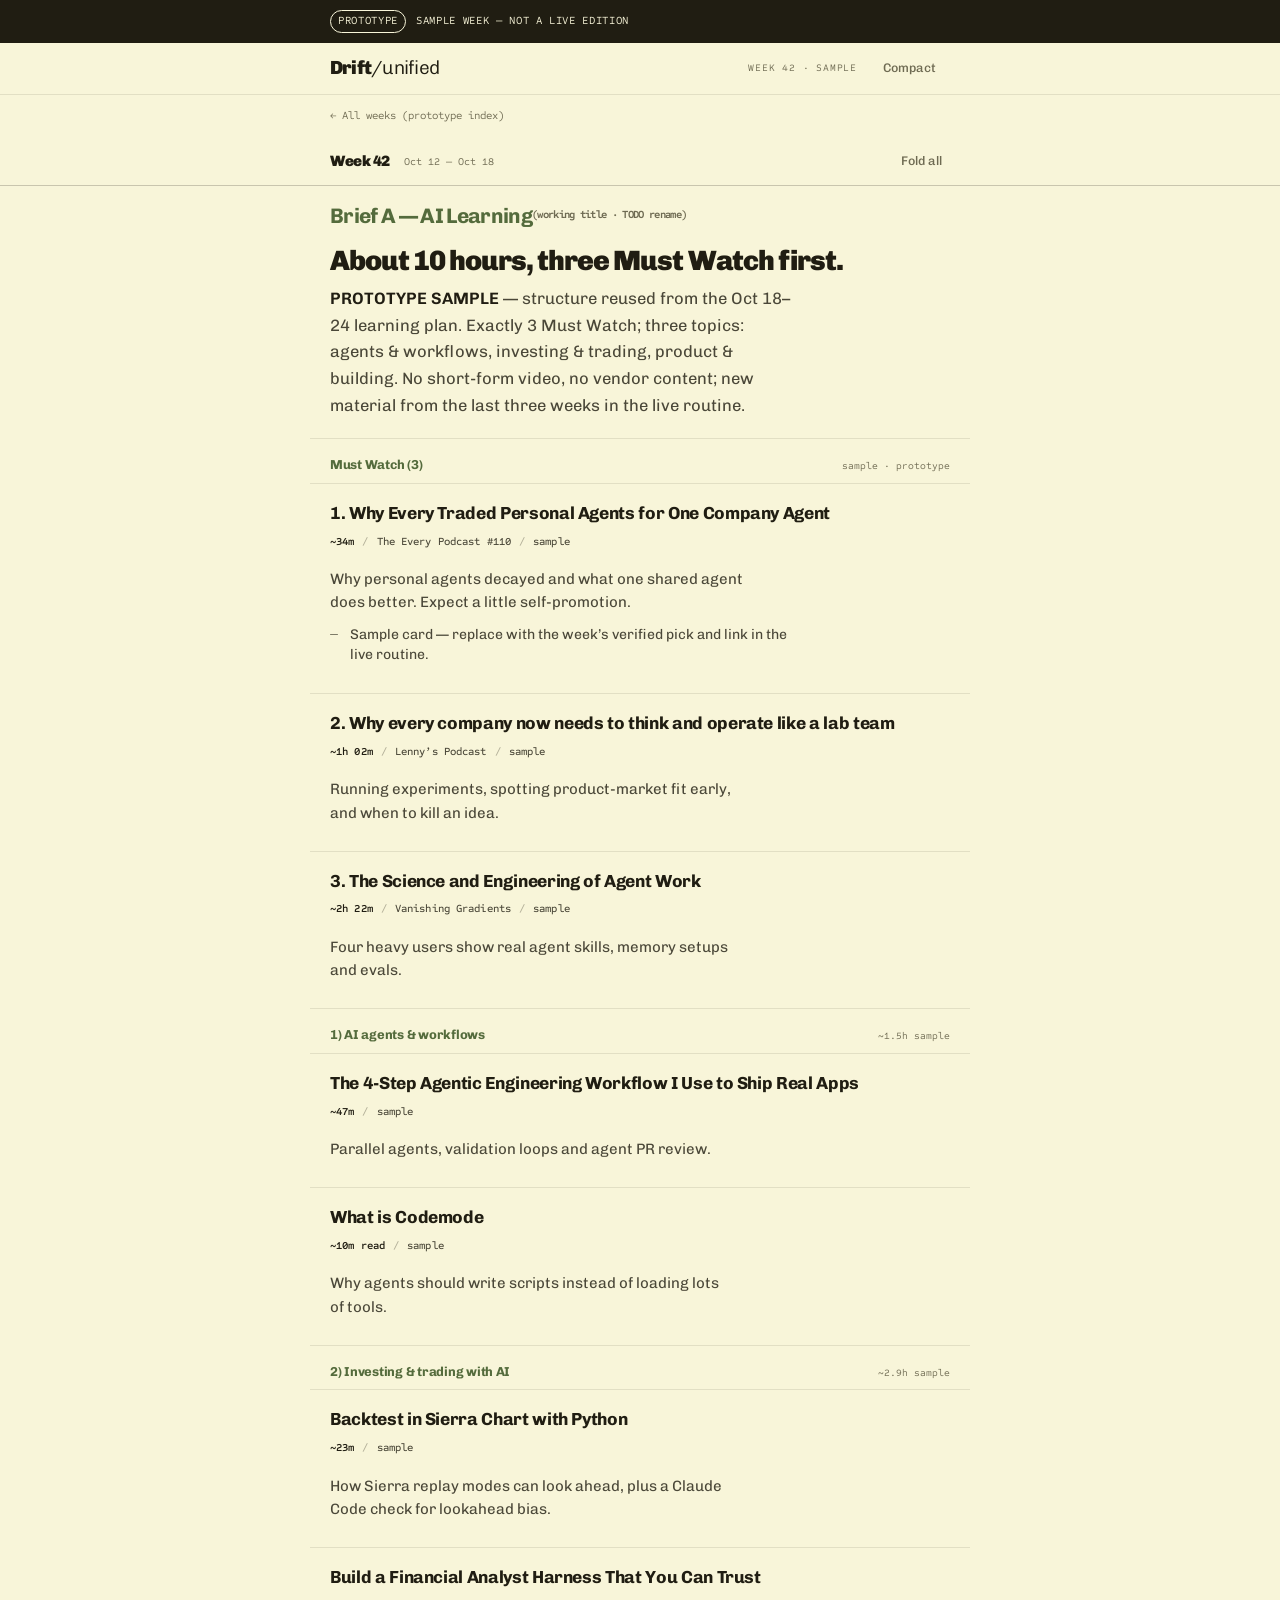
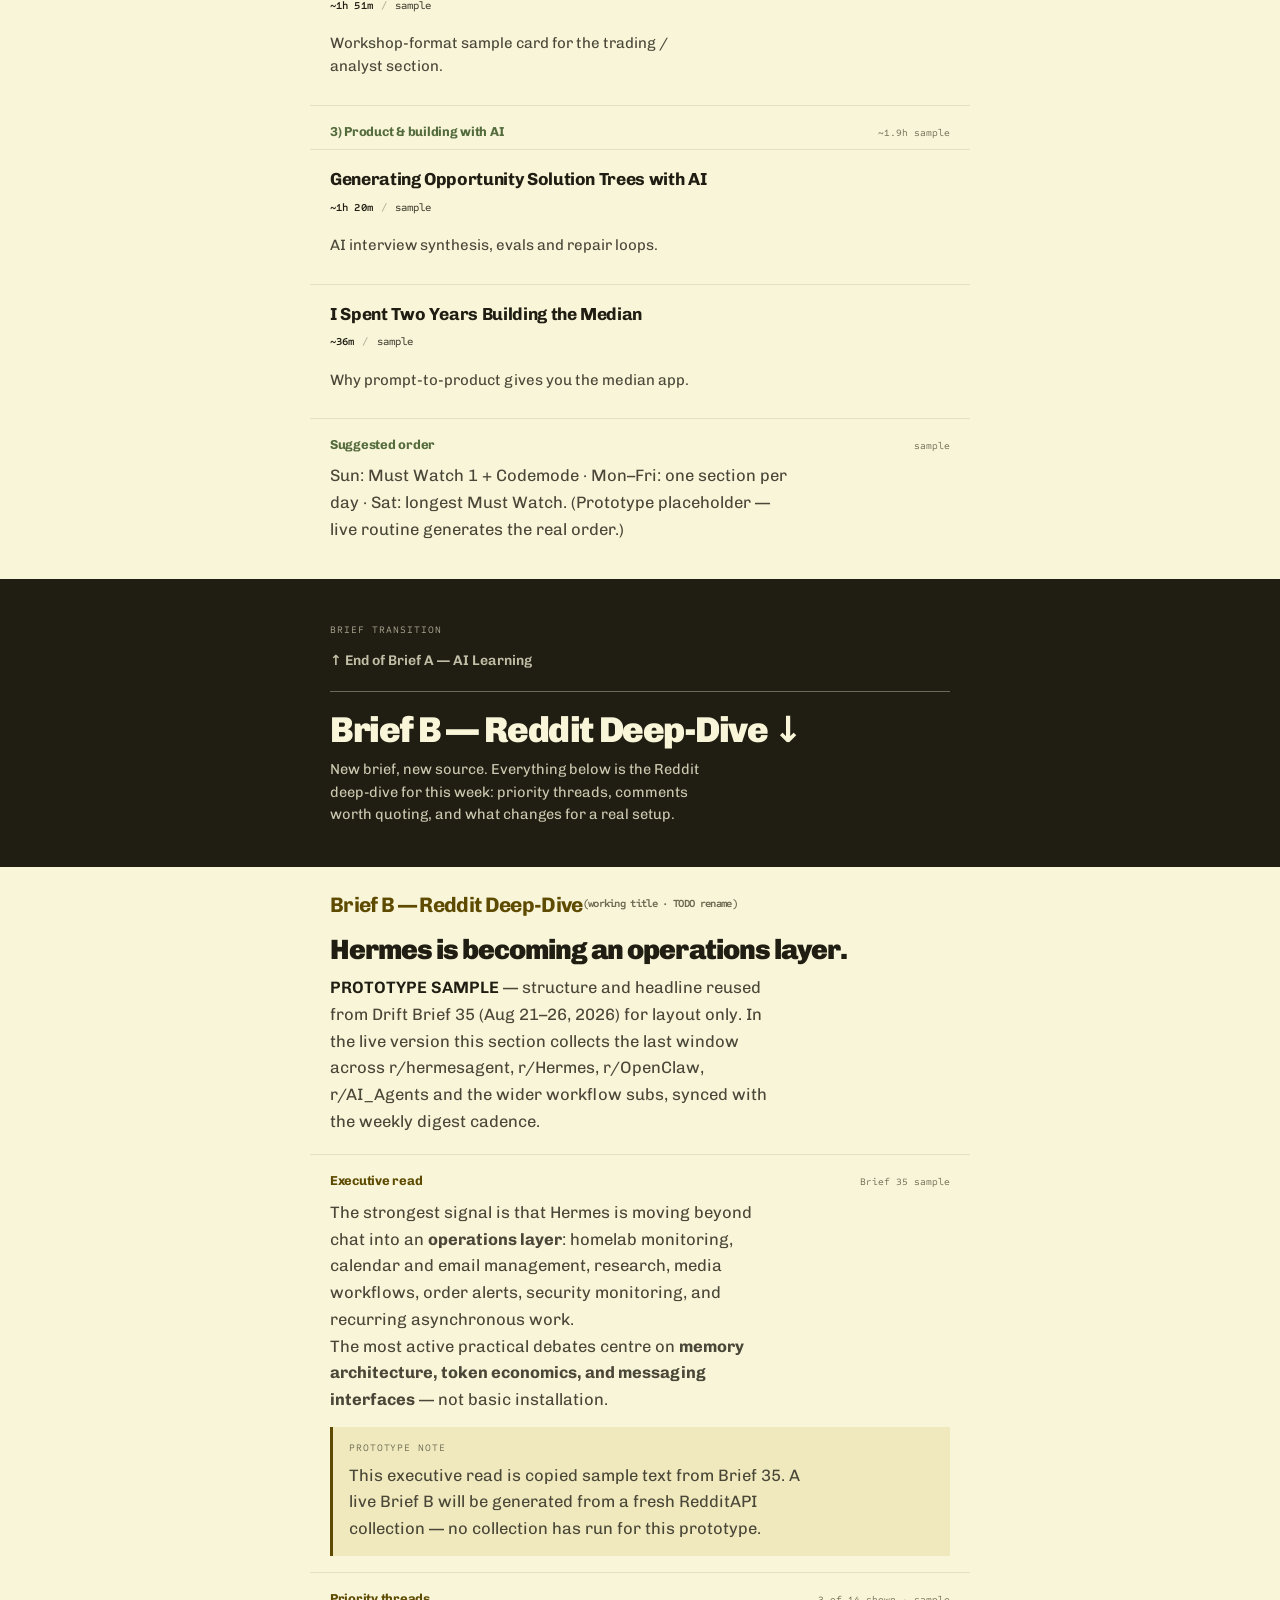
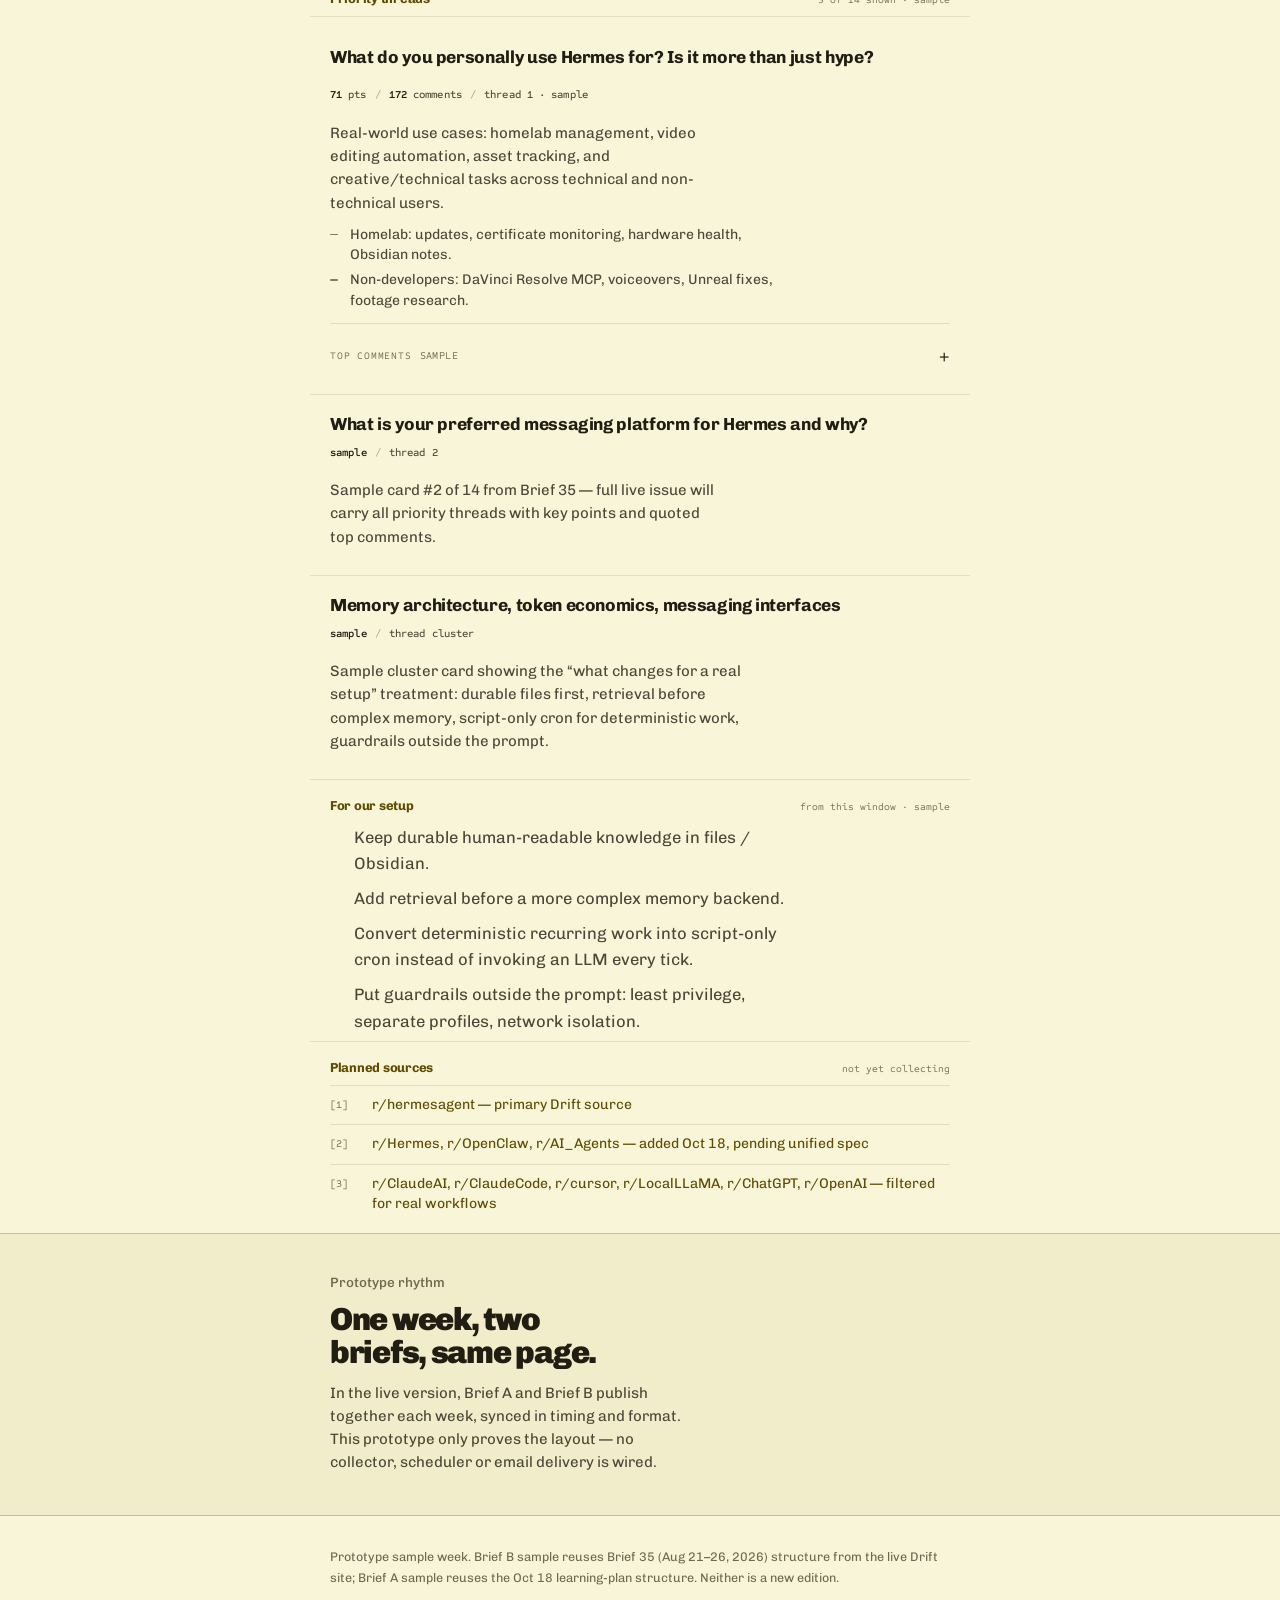
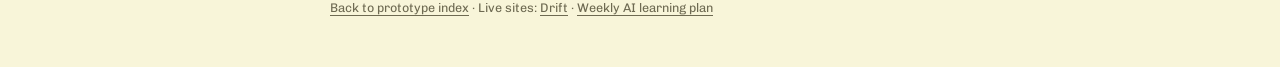
==== weeks/2026-10-12.html @ 185e2a1f "Index: weeks list only; add Brief A to Brief B divider band" ====
<!doctype html>
<html lang="en">
<head>
<meta charset="utf-8">
<meta name="viewport" content="width=device-width, initial-scale=1">
<title>Week 42 Sample — Brief A + Brief B | Drift Unified Prototype</title>
<meta name="description" content="Prototype sample week: AI learning brief and Reddit deep-dive brief in Drift design. Sample content only.">
<link rel="preconnect" href="https://fonts.googleapis.com">
<link rel="preconnect" href="https://fonts.gstatic.com" crossorigin>
<link rel="stylesheet" href="https://fonts.googleapis.com/css2?family=Chivo:wght@300;400;500;600;700;900&family=Sometype+Mono:wght@400;500&display=swap">
<link rel="stylesheet" href="../style.css">
</head>
<body>
<div class="proto-banner"><div class="w"><span class="badge-proto">Prototype</span><span>Sample week — not a live edition</span></div></div>
<header class="top"><div class="w"><span class="wm">Drift<em>/unified</em></span><span class="tools"><span class="live">Week 42 · sample</span><button id="dens" class="densbtn" aria-pressed="false">Compact</button></span></div></header>
<main>
  <div class="w"><a class="back" href="../index.html">← All weeks (prototype index)</a></div>

  <section class="wk" id="wk-42">
    <div class="wkhead"><div class="in">
      <span class="no">Week 42</span><span class="dt">Oct 12 — Oct 18</span>
      <span class="strip" aria-hidden="true"><i data-on="true"></i><i data-on="true"></i><i data-on="true"></i><i data-on="true"></i><i data-on="true"></i><i data-on="true"></i><i></i><i></i><i></i><i></i><i></i><i></i></span>
      <button class="fold" data-fold-all="42">Fold all</button>
    </div></div>

    <!-- Brief A -->
    <section class="src" id="learning" data-fold="false" style="color:var(--h-claudeai)">
      <div class="srch"><div class="in"><h2><button class="srtoggle" aria-expanded="true">Brief A — AI Learning <span style="font-size:11px;font-family:var(--m);color:var(--mute)">(working title · TODO rename)</span></button></h2></div></div>
      <div class="fold-wrap"><div>
        <div class="sum hed"><h3 class="issuehed">About 10 hours, three Must Watch first.</h3><p><b>PROTOTYPE SAMPLE</b> — structure reused from the Oct 18–24 learning plan. Exactly 3 Must Watch; three topics: agents &amp; workflows, investing &amp; trading, product &amp; building. No short-form video, no vendor content; new material from the last three weeks in the live routine.</p></div>

        <div class="grp"><div class="grph"><span>Must Watch (3)</span><span>sample · prototype</span></div>
          <div class="tcard"><h3>1. Why Every Traded Personal Agents for One Company Agent</h3><span class="badge"><b>~34m</b><i>/</i> The Every Podcast #110 <i>/</i> sample</span><p class="summary">Why personal agents decayed and what one shared agent does better. Expect a little self-promotion.</p><ul class="kp"><li>Sample card — replace with the week’s verified pick and link in the live routine.</li></ul></div>
          <div class="tcard"><h3>2. Why every company now needs to think and operate like a lab team</h3><span class="badge"><b>~1h 02m</b><i>/</i> Lenny’s Podcast <i>/</i> sample</span><p class="summary">Running experiments, spotting product-market fit early, and when to kill an idea.</p></div>
          <div class="tcard"><h3>3. The Science and Engineering of Agent Work</h3><span class="badge"><b>~2h 22m</b><i>/</i> Vanishing Gradients <i>/</i> sample</span><p class="summary">Four heavy users show real agent skills, memory setups and evals.</p></div>
        </div>

        <div class="grp"><div class="grph"><span>1) AI agents &amp; workflows</span><span>~1.5h sample</span></div>
          <div class="tcard"><h3>The 4-Step Agentic Engineering Workflow I Use to Ship Real Apps</h3><span class="badge"><b>~47m</b><i>/</i> sample</span><p class="summary">Parallel agents, validation loops and agent PR review.</p></div>
          <div class="tcard"><h3>What is Codemode</h3><span class="badge"><b>~10m read</b><i>/</i> sample</span><p class="summary">Why agents should write scripts instead of loading lots of tools.</p></div>
        </div>

        <div class="grp"><div class="grph"><span>2) Investing &amp; trading with AI</span><span>~2.9h sample</span></div>
          <div class="tcard"><h3>Backtest in Sierra Chart with Python</h3><span class="badge"><b>~23m</b><i>/</i> sample</span><p class="summary">How Sierra replay modes can look ahead, plus a Claude Code check for lookahead bias.</p></div>
          <div class="tcard"><h3>Build a Financial Analyst Harness That You Can Trust</h3><span class="badge"><b>~1h 51m</b><i>/</i> sample</span><p class="summary">Workshop-format sample card for the trading / analyst section.</p></div>
        </div>

        <div class="grp"><div class="grph"><span>3) Product &amp; building with AI</span><span>~1.9h sample</span></div>
          <div class="tcard"><h3>Generating Opportunity Solution Trees with AI</h3><span class="badge"><b>~1h 20m</b><i>/</i> sample</span><p class="summary">AI interview synthesis, evals and repair loops.</p></div>
          <div class="tcard"><h3>I Spent Two Years Building the Median</h3><span class="badge"><b>~36m</b><i>/</i> sample</span><p class="summary">Why prompt-to-product gives you the median app.</p></div>
        </div>

        <div class="grp"><div class="grph"><span>Suggested order</span><span>sample</span></div><p style="padding:0 20px">Sun: Must Watch 1 + Codemode · Mon–Fri: one section per day · Sat: longest Must Watch. (Prototype placeholder — live routine generates the real order.)</p></div>
      </div></div>
    </section>

    <!-- Brief A ends / Brief B begins -->
    <div class="brief-divider" role="separator" aria-label="End of Brief A, AI Learning. Start of Brief B, Reddit Deep-Dive.">
      <div class="w">
        <span class="bd-k">Brief transition</span>
        <span class="bd-end">↑ End of Brief A — AI Learning</span>
        <span class="bd-rule" aria-hidden="true"></span>
        <span class="bd-start">Brief B — Reddit Deep-Dive ↓</span>
        <p>New brief, new source. Everything below is the Reddit deep-dive for this week: priority threads, comments worth quoting, and what changes for a real setup.</p>
      </div>
    </div>

    <!-- Brief B -->
    <section class="src" id="reddit" data-fold="false" style="color:var(--h-hermes)">
      <div class="srch"><div class="in"><h2><button class="srtoggle" aria-expanded="true">Brief B — Reddit Deep-Dive <span style="font-size:11px;font-family:var(--m);color:var(--mute)">(working title · TODO rename)</span></button></h2></div></div>
      <div class="fold-wrap"><div>
        <div class="sum hed"><h3 class="issuehed">Hermes is becoming an operations layer.</h3><p><b>PROTOTYPE SAMPLE</b> — structure and headline reused from Drift Brief 35 (Aug 21–26, 2026) for layout only. In the live version this section collects the last window across r/hermesagent, r/Hermes, r/OpenClaw, r/AI_Agents and the wider workflow subs, synced with the weekly digest cadence.</p></div>

        <div class="grp"><div class="grph"><span>Executive read</span><span>Brief 35 sample</span></div>
          <p style="padding:0 20px">The strongest signal is that Hermes is moving beyond chat into an <strong>operations layer</strong>: homelab monitoring, calendar and email management, research, media workflows, order alerts, security monitoring, and recurring asynchronous work.</p>
          <p style="padding:0 20px">The most active practical debates centre on <strong>memory architecture, token economics, and messaging interfaces</strong> — not basic installation.</p>
          <aside class="callout"><span class="boxlabel">Prototype note</span><p>This executive read is copied sample text from Brief 35. A live Brief B will be generated from a fresh RedditAPI collection — no collection has run for this prototype.</p></aside>
        </div>

        <div class="grp"><div class="grph"><span>Priority threads</span><span>3 of 14 shown · sample</span></div>
          <div class="tcard"><h3><a href="https://www.reddit.com/r/hermesagent/comments/1vvarg5/what_do_you_personally_use_hermes_for_is_it_more" target="_blank" rel="noopener">What do you personally use Hermes for? Is it more than just hype?</a></h3><span class="badge"><b>71</b> pts<i>/</i><b>172</b> comments<i>/</i>thread 1 · sample</span><p class="summary">Real-world use cases: homelab management, video editing automation, asset tracking, and creative/technical tasks across technical and non-technical users.</p><ul class="kp"><li>Homelab: updates, certificate monitoring, hardware health, Obsidian notes.</li><li>Non-developers: DaVinci Resolve MCP, voiceovers, Unreal fixes, footage research.</li></ul>
            <details class="tc"><summary class="tc-hd">Top comments <span>sample</span></summary><div class="tc-list"><div class="tc-item"><p class="tc-meta"><b>fabioluissilva</b><span class="sc">64 pts</span></p><p class="tc-body">To control my homelab, check for new software releases, auto-updates, certificate expirations checking, hardware health (temperature, health, abnormal logs), kanban management of my day, management of my obsidian brain.</p><a class="tc-pl" href="https://www.reddit.com/r/hermesagent/comments/1vvarg5/what_do_you_personally_use_hermes_for_is_it_more/p57h2px/" target="_blank" rel="noopener">permalink</a></div></div></details>
          </div>
          <div class="tcard"><h3>What is your preferred messaging platform for Hermes and why?</h3><span class="badge"><b>sample</b><i>/</i>thread 2</span><p class="summary">Sample card #2 of 14 from Brief 35 — full live issue will carry all priority threads with key points and quoted top comments.</p></div>
          <div class="tcard"><h3>Memory architecture, token economics, messaging interfaces</h3><span class="badge"><b>sample</b><i>/</i>thread cluster</span><p class="summary">Sample cluster card showing the “what changes for a real setup” treatment: durable files first, retrieval before complex memory, script-only cron for deterministic work, guardrails outside the prompt.</p></div>
        </div>

        <div class="grp"><div class="grph"><span>For our setup</span><span>from this window · sample</span></div>
          <ol class="ed"><li>Keep durable human-readable knowledge in files / Obsidian.</li><li>Add retrieval before a more complex memory backend.</li><li>Convert deterministic recurring work into script-only cron instead of invoking an LLM every tick.</li><li>Put guardrails outside the prompt: least privilege, separate profiles, network isolation.</li></ol>
        </div>

        <div class="grp"><div class="grph"><span>Planned sources</span><span>not yet collecting</span></div>
          <ol class="srclist">
            <li><span class="sn">[1]</span><span>r/hermesagent — primary Drift source</span></li>
            <li><span class="sn">[2]</span><span>r/Hermes, r/OpenClaw, r/AI_Agents — added Oct 18, pending unified spec</span></li>
            <li><span class="sn">[3]</span><span>r/ClaudeAI, r/ClaudeCode, r/cursor, r/LocalLLaMA, r/ChatGPT, r/OpenAI — filtered for real workflows</span></li>
          </ol>
        </div>
      </div></div>
    </section>
  </section>

  <section class="brk-band"><div class="w"><div class="k">Prototype rhythm</div><h3>One week, two briefs, same page.</h3><p>In the live version, Brief A and Brief B publish together each week, synced in timing and format. This prototype only proves the layout — no collector, scheduler or email delivery is wired.</p></div></section>

  <footer><div class="w"><p>Prototype sample week. Brief B sample reuses Brief 35 (Aug 21–26, 2026) structure from the live Drift site; Brief A sample reuses the Oct 18 learning-plan structure. Neither is a new edition.</p><p><a href="../index.html">Back to prototype index</a> · Live sites: <a href="https://flaviusapop.github.io/ai-digest/drift.html">Drift</a> · <a href="https://flaviusapop.github.io/weekly-ai-learning-plan/">Weekly AI learning plan</a></p></div></footer>
</main>
<script src="../app.js"></script>
</body>
</html>
---- style.css ----
:root{
  --bg:#F8F5D9; --panel:#F1EDCB; --deep:#EFE9BD;
  --ink:#201D12; --ink-2:#4A4738; --mute:#6E6A52; --dead:#6F6C58;
  --edge:rgba(32,29,18,.22); --edge-soft:rgba(32,29,18,.10);
  --h-localllama:#A0552F; --h-mlreddit:#3F6274; --h-claudeai:#546B3C;
  --h-singularity:#734A60; --h-xnetwork:#7E6220; --h-hermes:#5E4B00;
  --f:"Chivo",system-ui,-apple-system,sans-serif;
  --m:"Sometype Mono",ui-monospace,SFMono-Regular,monospace;
  --top:52px; --wk:46px; --measure:46ch;
}
@media (prefers-color-scheme:dark){
  :root:not([data-theme="light"]){
    --bg:#191711; --panel:#211F16; --deep:#2A281D;
    --ink:#EFEBCE; --ink-2:#C2BE9F; --mute:#8B8768; --dead:#5C5943;
    --edge:rgba(239,235,206,.20); --edge-soft:rgba(239,235,206,.09);
    --h-localllama:#D5946F; --h-mlreddit:#8FB4C6; --h-claudeai:#A0B882;
    --h-singularity:#C295B0; --h-xnetwork:#C8A75C; --h-hermes:#D4BC6A;
  }
}
:root[data-theme="dark"]{
  --bg:#191711; --panel:#211F16; --deep:#2A281D;
  --ink:#EFEBCE; --ink-2:#C2BE9F; --mute:#8B8768; --dead:#5C5943;
  --edge:rgba(239,235,206,.20); --edge-soft:rgba(239,235,206,.09);
  --h-localllama:#D5946F; --h-mlreddit:#8FB4C6; --h-claudeai:#A0B882;
  --h-singularity:#C295B0; --h-xnetwork:#C8A75C; --h-hermes:#D4BC6A;
}

*{box-sizing:border-box}
body{margin:0;background:var(--bg);color:var(--ink);font-family:var(--f);
  font-size:16px;line-height:1.5;-webkit-text-size-adjust:100%;-webkit-font-smoothing:antialiased}
.w{max-width:660px;margin:0 auto;padding:0 20px}
button{font:inherit;color:inherit;background:none;border:0;cursor:pointer;text-align:left}
:focus-visible{outline:2px solid var(--ink);outline-offset:2px}
[hidden]{display:none !important}
ol{list-style:none;margin:0;padding:0}

/* ---------- top ---------- */
.top{position:sticky;top:0;z-index:60;height:var(--top);background:var(--bg);
  border-bottom:1px solid var(--edge-soft);display:flex;align-items:center}
.top .w{display:flex;align-items:center;justify-content:space-between;width:100%}
.wm{font-weight:900;font-size:19px;letter-spacing:-.04em}
.wm em{font-style:normal;font-weight:300}
.tools{display:flex;align-items:center;gap:12px}
.top .live{font-family:var(--m);font-size:10px;letter-spacing:.08em;color:var(--mute);
  text-transform:uppercase}
/* the sticky week header and its strip already show position on small screens */
@media (max-width:560px){ .top .live{display:none} }

/* ---------- intro ---------- */
.intro{padding:44px 20px 34px;border-bottom:1px solid var(--edge)}
.intro h1{font-weight:900;font-size:clamp(34px,10vw,52px);line-height:.98;letter-spacing:-.05em;
  margin:0;text-wrap:balance;max-width:15ch}
.intro p{margin:20px 0 0;font-size:16.5px;line-height:1.55;color:var(--ink-2);max-width:42ch}
.intro .stat{display:flex;gap:0;margin-top:26px;border-top:1px solid var(--edge-soft);
  padding-top:16px}
.intro .stat div{flex:1 1 0;display:flex;flex-direction:column;gap:3px}
.intro .stat b{font-family:var(--m);font-weight:500;font-size:16px;font-variant-numeric:tabular-nums}
.intro .stat span{font-size:10.5px;color:var(--mute);letter-spacing:.03em}

/* ---------- week header (normal flow; does not follow scrolling) ---------- */
.wkhead{position:relative;background:var(--bg);
  border-bottom:1px solid var(--edge)}
.wkhead .in{max-width:660px;margin:0 auto;padding:0 20px;height:var(--wk);
  display:flex;align-items:center;gap:14px}
.wkhead .no{font-weight:900;font-size:15px;letter-spacing:-.03em;white-space:nowrap}
.wkhead .dt{font-family:var(--m);font-size:10.5px;color:var(--mute);white-space:nowrap;
  font-variant-numeric:tabular-nums}
/* the signature: a density strip that doubles as position */
.strip{flex:1 1 auto;display:flex;gap:2px;height:9px;min-width:60px}
.strip i{display:block;height:100%;background:currentColor;opacity:.24;
  transition:opacity .25s,transform .25s;transform-origin:bottom;font-style:normal}
.strip i[data-on="true"]{opacity:1}
.wkhead .fold{flex:0 0 auto;font-size:12.5px;color:var(--mute);font-weight:500;
  padding:12px 8px 12px 8px;min-height:44px;display:inline-flex;align-items:center}
@media(max-width:360px){
  .wkhead .in{gap:4px;padding:0 20px}
  .wkhead .no{font-size:13px}
  .wkhead .dt{font-size:10.5px}
  .strip{min-width:30px}
  .wkhead .fold{font-size:11px;padding:10px 4px}

  .wkhead .fold:not([data-fold-all]){display:none}
}

/* ---------- source block ---------- */
.src{scroll-margin-top:var(--top)}
.srch{position:sticky;top:var(--top);z-index:40;background:var(--bg);
  width:100%;padding:0}
.srch .in{position:relative;max-width:660px;margin:0 auto;padding:8px 20px;display:flex;
  align-items:center;cursor:pointer}
.srch h2{margin:0;font-weight:400;font-size:inherit}
.srtoggle{font:inherit;font-weight:700;font-size:21px;letter-spacing:-.032em;color:currentColor;
  padding:0;text-align:left;min-height:44px;display:inline-flex;align-items:center}
/* the whole row is the hit target; the button stays the only control */
.srtoggle::after{content:"";position:absolute;inset:0;z-index:1}
.srtoggle:focus-visible{outline:none}
.srch .in:has(.srtoggle:focus-visible){outline:2px solid currentColor;outline-offset:-3px}
.sum{padding:0 20px 20px;max-width:660px;margin:0 auto}
.sum p{margin:0;font-size:16.5px;line-height:1.62;color:var(--ink-2);max-width:var(--measure)}
.sum p b{color:var(--ink);font-weight:600}

.grp{max-width:660px;margin:0 auto}
.grph{display:flex;align-items:baseline;justify-content:space-between;padding:16px 20px 8px;
  border-top:1px solid var(--edge-soft)}
.grph span:first-child{font-size:13px;color:currentColor;font-weight:700;letter-spacing:-.02em}
.grph span:last-child{font-family:var(--m);font-size:10px;color:var(--mute);
  font-variant-numeric:tabular-nums}

/* ---------- thread cards ---------- */
.tcard{padding:18px 20px 16px;border-top:1px solid var(--edge-soft)}
.tcard .badge{display:inline-flex;align-items:center;gap:6px;margin:8px 0 10px;
  font-family:var(--m);font-size:11px;font-weight:500;color:var(--ink-2);
  font-variant-numeric:tabular-nums;letter-spacing:.01em}
.tcard .badge b{font-weight:600;color:var(--ink)}
.tcard .badge i{font-style:normal;opacity:.4;padding:0 2px}
.tcard h3{margin:0;font-weight:700;font-size:17.5px;line-height:1.35;letter-spacing:-.02em;
  text-wrap:pretty;color:var(--ink)}
.tcard h3 a{color:inherit;text-decoration:none;display:inline-block;min-height:44px;display:flex;align-items:center}
.tcard h3 a:hover{text-decoration:underline;text-underline-offset:3px}
.tcard .summary{margin:8px 0 10px;font-size:15px;line-height:1.55;color:var(--ink-2);
  max-width:var(--measure);text-wrap:pretty}
.kp{list-style:none;margin:8px 0 12px;padding:0;display:flex;flex-direction:column;gap:5px;
  max-width:var(--measure)}
.kp li{display:grid;grid-template-columns:12px 1fr;gap:8px;font-size:14px;line-height:1.45;
  color:var(--ink-2);text-wrap:pretty}
.kp li::before{content:"";width:8px;height:1.5px;border-radius:1px;background:currentColor;
  opacity:.7;margin-top:9px}
:root[data-kp="off"] .kp{display:none}

/* ---------- foldable top comments (closed by default) ---------- */
.tc{margin-top:10px;padding-top:10px;border-top:1px solid var(--edge-soft)}
.tc-hd{font-family:var(--m);font-size:10px;letter-spacing:.08em;color:var(--mute);
  text-transform:uppercase;margin:0;min-height:44px;width:100%;display:flex;align-items:center;
  justify-content:flex-start;gap:8px;cursor:pointer;list-style:none}
.tc-hd::-webkit-details-marker{display:none}
.tc-hd::after{content:"+";font-size:18px;line-height:1;color:var(--ink);margin-left:auto}
.tc[open] .tc-hd::after{content:"−"}
.tc-hd span{font-size:10.5px;color:var(--mute);letter-spacing:.04em}
.tc-list{max-width:var(--measure)}
.tc-item{padding:10px 0 12px;border-top:1px solid var(--edge-soft)}
.tc-item:first-of-type{border-top:0}
.tc-meta{display:flex;align-items:baseline;gap:8px;margin:0 0 5px;font-family:var(--m);
  font-size:10.5px;color:var(--mute);font-variant-numeric:tabular-nums}
.tc-meta b{font-weight:500;color:var(--ink-2)}
.tc-meta .sc{display:inline-flex;align-items:center;gap:3px;padding:1px 6px;
  background:var(--deep);border-radius:3px;color:var(--ink-2);font-weight:500;font-size:10px}
.tc-body{margin:0;font-size:14.5px;line-height:1.5;color:var(--ink);text-wrap:pretty;
  max-width:var(--measure);overflow-wrap:anywhere}
.tc-pl{display:inline-block;margin-top:5px;font-family:var(--m);font-size:10.5px;
  color:var(--mute);text-decoration:none;border-bottom:1px solid var(--edge);min-height:44px;
  display:inline-flex;align-items:center;padding:2px 0}
.tc-pl:hover{color:var(--ink);border-bottom-color:currentColor}

.densbtn{font-size:12.5px;color:var(--mute);font-weight:500;padding:10px 14px;min-height:44px;display:inline-flex;align-items:center}
.densbtn:hover{color:var(--ink)}

/* collapsed state — per community, not per week */
.fold-wrap{display:grid;grid-template-rows:1fr;transition:grid-template-rows .3s cubic-bezier(.2,.7,.2,1)}
.src[data-fold="true"] .fold-wrap{grid-template-rows:0fr}
.fold-wrap > div{overflow:hidden;min-height:0}
.src[data-fold="true"] .srch .in{border-bottom:1px solid var(--edge-soft)}

/* quiet weeks (no items in this prototype) */
.quiet{max-width:660px;margin:0 auto;padding:14px 20px 26px}
.qrow{display:flex;align-items:baseline;justify-content:space-between;gap:14px;
  padding:11px 0;border-top:1px solid var(--edge-soft)}
.qrow b{font-weight:600;font-size:15px;letter-spacing:-.02em}
.qrow span{font-family:var(--m);font-size:10.5px;color:var(--mute);font-variant-numeric:tabular-nums}
.quiet .topics{margin:0 0 4px;font-size:14.5px;line-height:1.5;color:var(--ink-2)}

/* ---------- revisit break ---------- */
.brk-band{background:var(--panel);border-top:1px solid var(--edge);
  border-bottom:1px solid var(--edge);padding:38px 0 40px;margin:0}
.brk-band h3{font-weight:900;font-size:clamp(25px,7vw,32px);line-height:1.05;
  letter-spacing:-.04em;margin:10px 0 0;text-wrap:balance;max-width:16ch}
.brk-band .k{font-size:13.5px;color:var(--mute);font-weight:500}
.brk-band p{margin:12px 0 0;font-size:15px;line-height:1.55;color:var(--ink-2);max-width:40ch}
.nojs{padding-top:28px;padding-bottom:28px;border-bottom:1px solid var(--edge)}
.nojs h2{margin:0 0 8px;font-size:21px;line-height:1.2}
.nojs p{margin:0;color:var(--ink-2);max-width:var(--measure)}
.nojs a{color:inherit}

/* ---------- menu ---------- */
.jump{position:fixed;right:16px;bottom:calc(18px + env(safe-area-inset-bottom));z-index:70;
  width:48px;height:48px;padding:0;background:var(--ink);color:var(--bg);
  display:flex;align-items:center;justify-content:center;transition:opacity .18s}
.jump:hover{opacity:.88}
.jump svg{display:block}
.sheet{position:fixed;inset:0;z-index:80;display:flex;align-items:flex-end;justify-content:center}
.scrim{position:absolute;inset:0;background:rgba(32,29,18,.45)}
.sheetin{position:relative;width:100%;max-width:660px;max-height:76vh;overflow-y:auto;
  background:var(--bg);border-top:1px solid var(--edge);padding-bottom:env(safe-area-inset-bottom)}
.sheetin header{position:sticky;top:0;background:var(--bg);display:flex;align-items:center;
  justify-content:space-between;padding:18px 20px 12px;border-bottom:1px solid var(--edge-soft)}
.sheetin header b{font-weight:900;font-size:17px;letter-spacing:-.03em}
.sheetin header button{font-family:var(--m);font-size:11px;color:var(--mute);padding:8px 0}
.jgrp{padding:16px 20px 6px;font-size:13px;color:var(--mute);font-weight:600;letter-spacing:-.01em}
.jrow{display:flex;align-items:center;justify-content:space-between;width:100%;gap:12px;
  min-height:50px;padding:0 20px;border-top:1px solid var(--edge-soft)}
.jrow b{font-weight:600;font-size:15.5px;letter-spacing:-.02em}
.jrow span{font-family:var(--m);font-size:10.5px;color:var(--mute);font-variant-numeric:tabular-nums}


/* ---------- real-brief editorial elements ---------- */
.srclink{display:inline-block;padding:4px 0;min-height:44px;display:inline-flex;align-items:center}
.ml{padding:12px 2px;display:inline-block;min-height:44px;display:inline-flex;align-items:center}
.ml{color:inherit;opacity:.85;text-decoration:none;border-bottom:1px solid currentColor}
.ml:hover{opacity:1}
:is(ol,ul).ed{margin:0;padding:0 20px 6px 44px;max-width:660px;margin-left:auto;margin-right:auto}
.grp :is(ol,ul).ed{padding-left:44px}
@media(min-width:700px){:is(ol,ul).ed{padding-left:calc((100% - 660px)/2 + 24px)}}
:is(ol,ul).ed li,.sum p,.callout p,.takeaway p{font-size:16.5px;line-height:1.62;color:var(--ink-2);max-width:var(--measure)}
:is(ol,ul).ed li+li{margin-top:8px}
:is(ol,ul).ed li::marker{font-family:var(--m);font-size:11px;color:var(--mute)}
.grp>p{margin:0;padding:0 20px 8px;font-size:16.5px;line-height:1.62;color:var(--ink-2);
  max-width:calc(var(--measure) + 40px)}
.issuehed{margin:0;font-weight:900;font-size:clamp(22px,6vw,28px);line-height:1.05;letter-spacing:-.035em;color:var(--ink)}
.hed .issuehed{margin-bottom:10px}
.callout,.takeaway{margin:14px 20px 16px;padding:14px 16px;background:var(--deep);
  border-left:3px solid currentColor}
.callout p,.takeaway p{margin:0}
.boxlabel{display:block;font-family:var(--m);font-size:10px;letter-spacing:.09em;
  text-transform:uppercase;color:var(--mute);margin-bottom:6px}
.method li{color:var(--mute)}
.srclist{list-style:none;margin:0;padding:0 20px 10px;max-width:660px}
.srclist li{display:grid;grid-template-columns:34px 1fr;gap:8px;padding:9px 0;
  border-top:1px solid var(--edge-soft);font-size:14px;line-height:1.45}
.sn{font-family:var(--m);font-size:10.5px;color:var(--mute);padding-top:2px;font-variant-numeric:tabular-nums}
.srclist a{color:var(--ink-2);text-decoration:none;border-bottom:1px solid var(--edge)}
.srclist a{display:inline-block;max-width:var(--measure);overflow-wrap:anywhere}
.srclist a:hover{color:var(--ink);border-bottom-color:currentColor}

footer{padding:30px 0 40px}
footer p{margin:0 0 9px;font-size:12.5px;color:var(--mute);line-height:1.7}
@media (prefers-reduced-motion:reduce){*{transition-duration:.01ms !important}}

/* ---- prototype additions (unified 2-brief iteration) ---- */
.proto-banner{background:var(--ink);color:var(--bg);padding:10px 0;font-family:var(--m);font-size:11px;letter-spacing:.06em;text-transform:uppercase}
.proto-banner .w{display:flex;gap:10px;flex-wrap:wrap;align-items:center}
.badge-proto{border:1px solid currentColor;padding:2px 7px;border-radius:999px}
.cards{display:grid;gap:14px;padding:22px 0 8px}
@media(min-width:620px){.cards{grid-template-columns:1fr 1fr}}
.brief-card{border:1px solid var(--edge);background:var(--panel);padding:18px;text-decoration:none;color:inherit;display:block}
.brief-card:hover{border-color:var(--ink)}
.brief-card .k{font-family:var(--m);font-size:10px;letter-spacing:.08em;text-transform:uppercase;color:var(--mute)}
.brief-card h3{margin:8px 0 6px;font-size:22px;line-height:1.1;letter-spacing:-.03em}
.brief-card p{margin:0;color:var(--ink-2);font-size:14.5px;line-height:1.55}
.brief-card .meta{margin-top:14px;font-family:var(--m);font-size:10.5px;color:var(--mute);display:flex;gap:12px;flex-wrap:wrap}
.brief-card.disabled{opacity:.55;pointer-events:none}
.week-block{padding:26px 0 6px;border-top:1px solid var(--edge)}
.week-block:first-of-type{border-top:0}
.week-title{display:flex;justify-content:space-between;align-items:baseline;gap:14px;flex-wrap:wrap}
.week-title h2{margin:0;font-size:24px;letter-spacing:-.03em}
.todo{margin:18px 0;padding:14px 16px;background:var(--deep);border-left:3px solid var(--ink);font-size:14px;line-height:1.55;color:var(--ink-2)}
.todo b{color:var(--ink)}
a{color:inherit}
.back{display:inline-flex;min-height:44px;align-items:center;font-family:var(--m);font-size:11px;color:var(--mute);text-decoration:none}
.tag{display:inline-block;font-family:var(--m);font-size:10px;padding:2px 7px;background:var(--deep);border-radius:3px;color:var(--ink-2)}
footer a{text-decoration:underline;text-underline-offset:3px}

/* ---- v2: index week-list only ---- */
.weeks{padding:34px 20px 56px}
.weeks h1{font-weight:900;font-size:clamp(28px,8vw,40px);line-height:1;letter-spacing:-.045em;margin:0 0 8px}
.weeks .sub{margin:0 0 22px;color:var(--mute);font-size:14px}
.week-list{list-style:none;margin:0;padding:0;border-top:1px solid var(--edge)}
.week-row{display:flex;align-items:center;justify-content:space-between;gap:16px;padding:18px 2px;border-bottom:1px solid var(--edge-soft);text-decoration:none;color:inherit;min-height:64px}
a.week-row:hover .week-name{text-decoration:underline;text-underline-offset:4px}
.week-name{font-weight:800;font-size:20px;letter-spacing:-.03em}
.week-meta{font-family:var(--m);font-size:10.5px;color:var(--mute);white-space:nowrap;font-variant-numeric:tabular-nums}
.week-row.is-disabled{opacity:.5}
.week-row .arr{font-family:var(--m);color:var(--mute)}

/* ---- v2: Brief A -> Brief B divider band ---- */
.brief-divider{background:var(--ink);color:var(--bg);border-top:3px solid var(--ink);border-bottom:3px solid var(--ink);padding:34px 0 38px;margin:36px 0 8px}
.brief-divider .bd-k{font-family:var(--m);font-size:10px;letter-spacing:.1em;text-transform:uppercase;opacity:.65}
.brief-divider .bd-end{display:block;font-size:14px;font-weight:600;margin-top:10px;opacity:.75}
.brief-divider .bd-rule{display:block;height:1px;background:currentColor;opacity:.35;margin:20px 0}
.brief-divider .bd-start{display:block;font-weight:900;font-size:clamp(26px,7vw,36px);line-height:1.02;letter-spacing:-.04em}
.brief-divider p{margin:10px 0 0;font-size:14.5px;line-height:1.55;max-width:42ch;opacity:.8}
@media (prefers-color-scheme:dark){
  :root:not([data-theme="light"]) .brief-divider{background:var(--deep);color:var(--ink);border-color:var(--edge)}
}
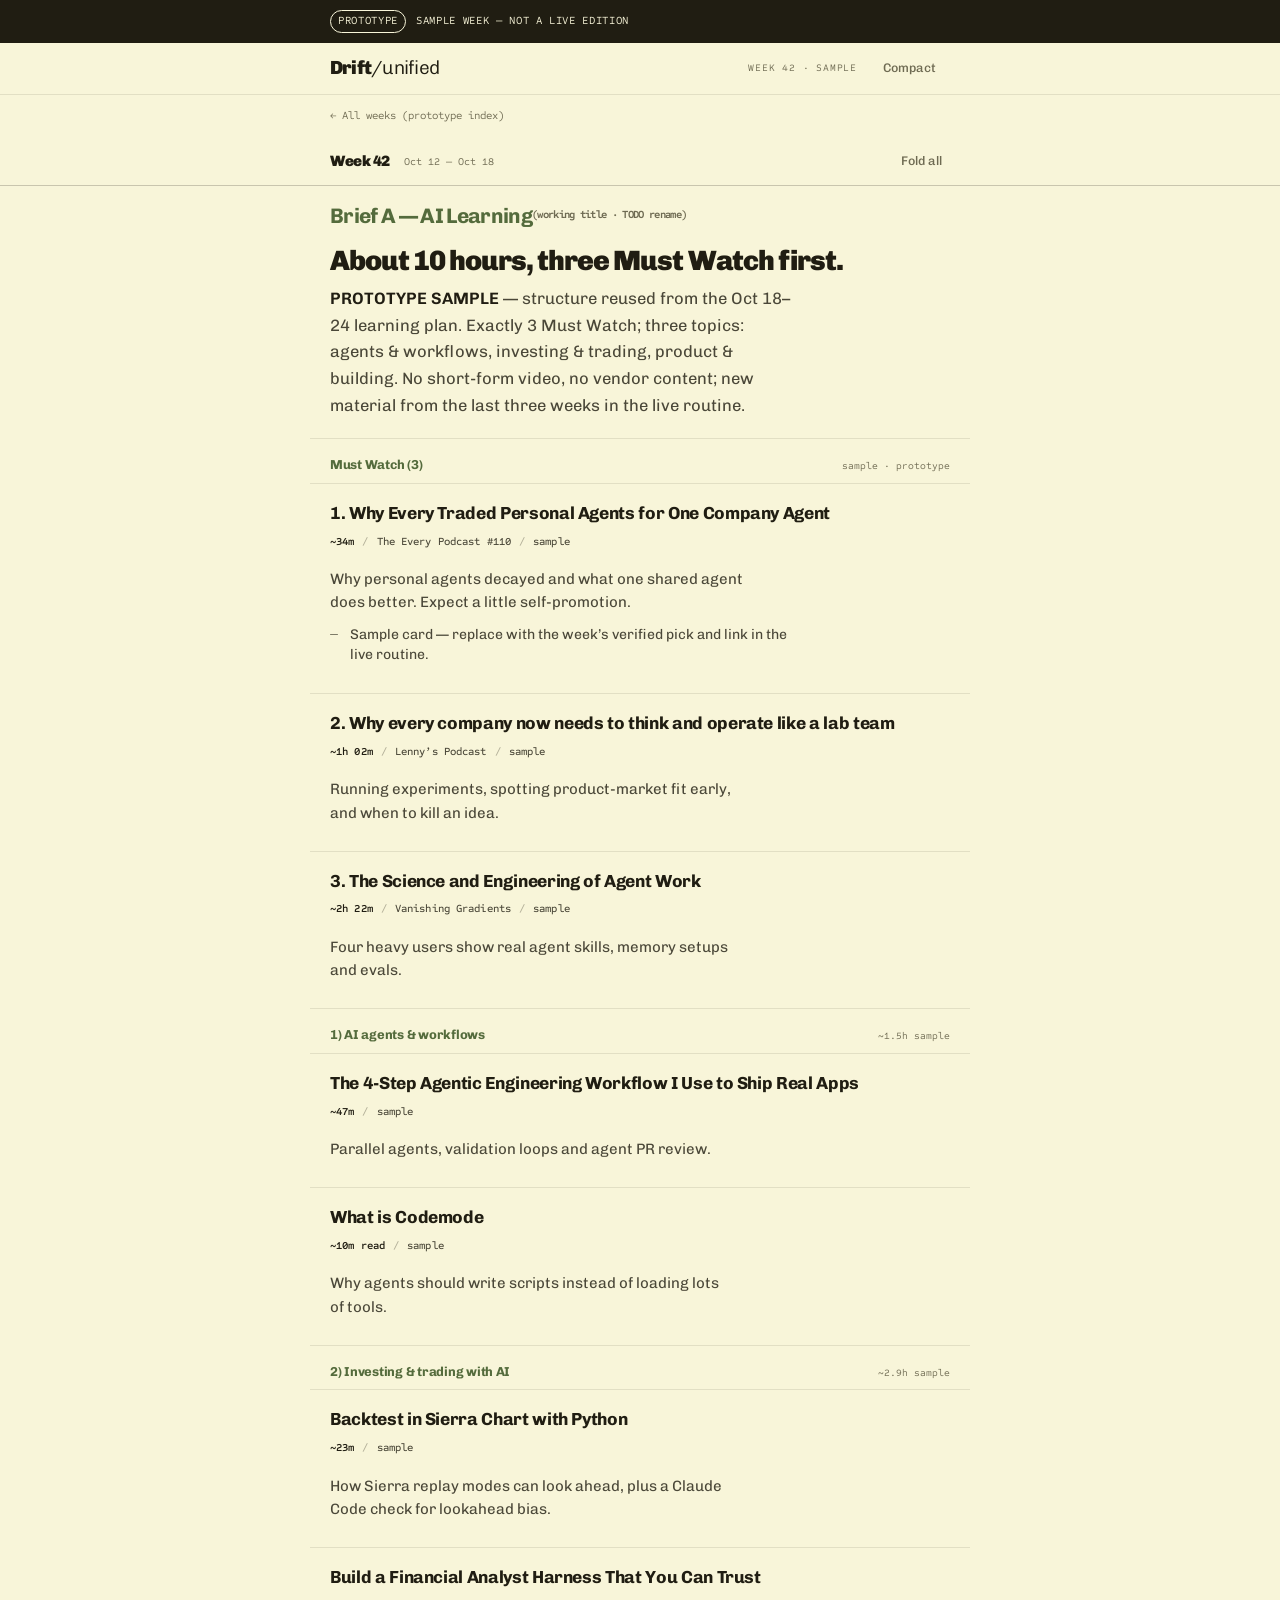
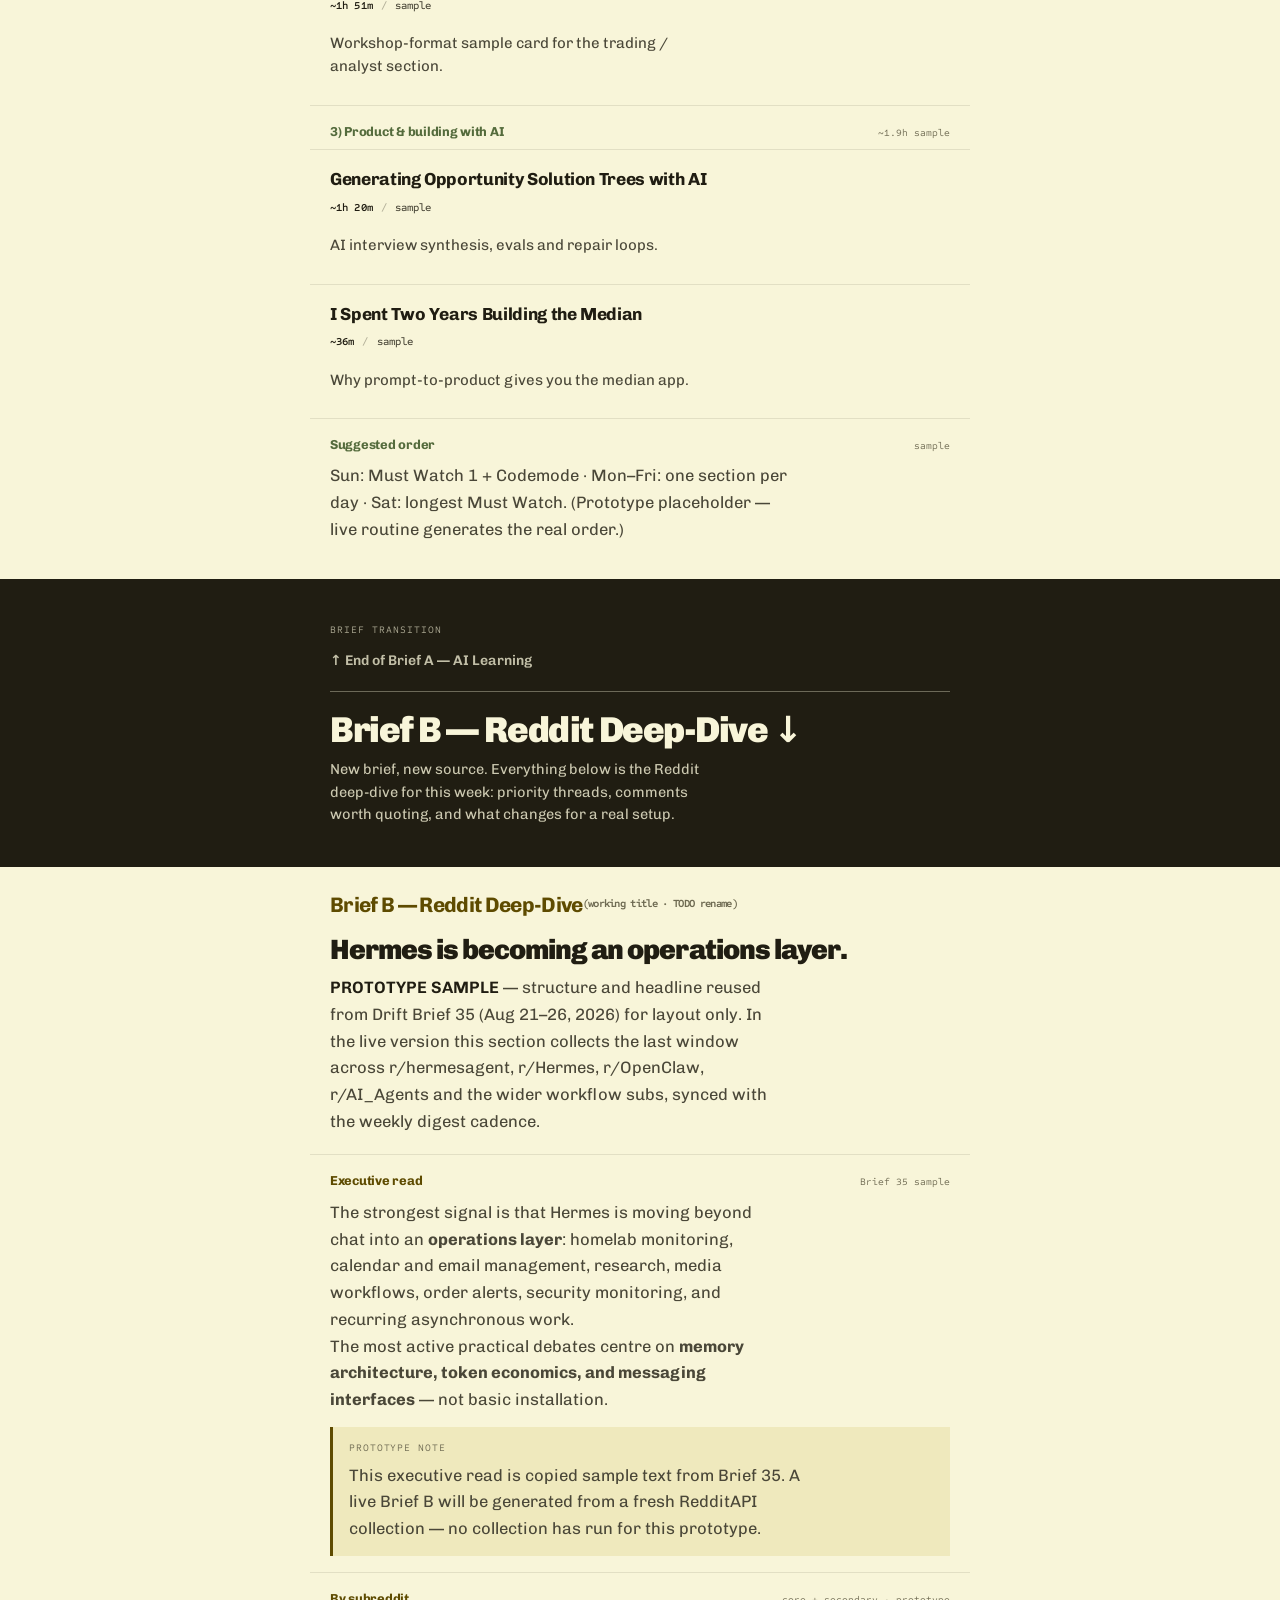
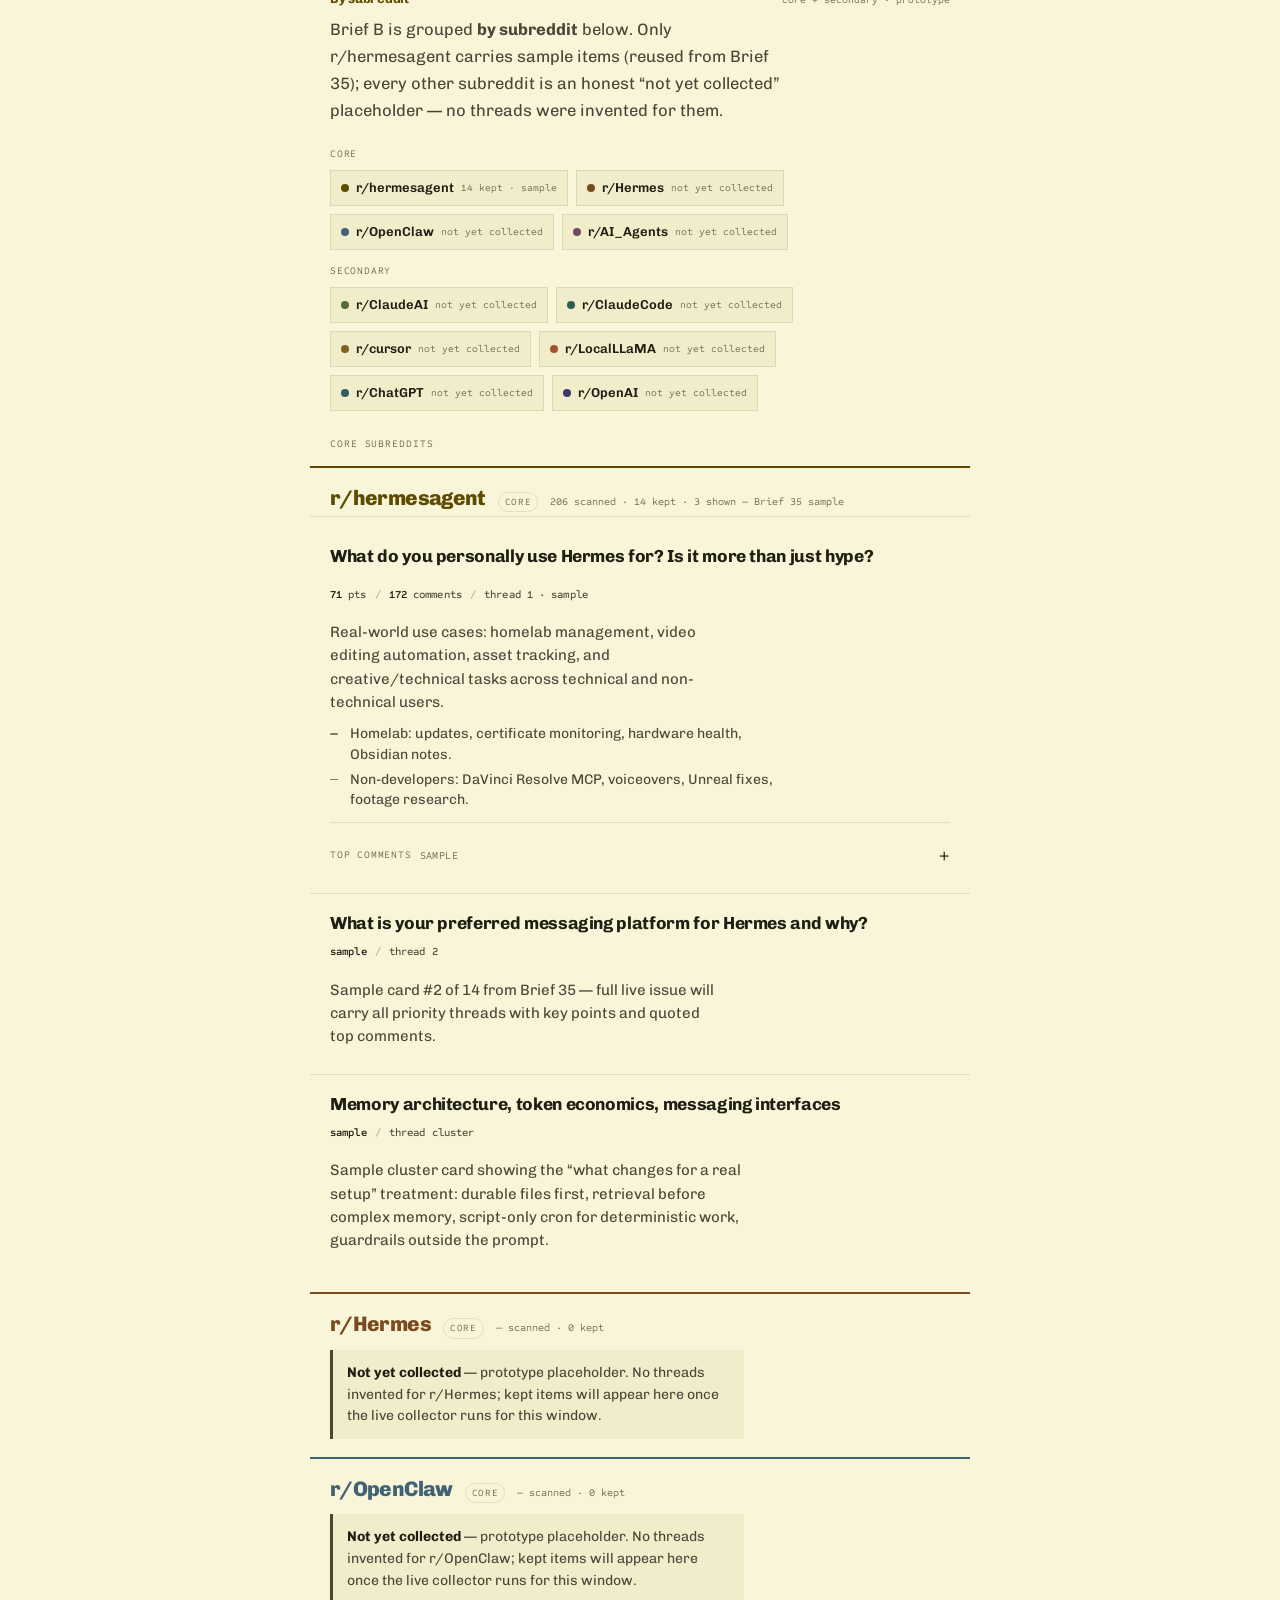
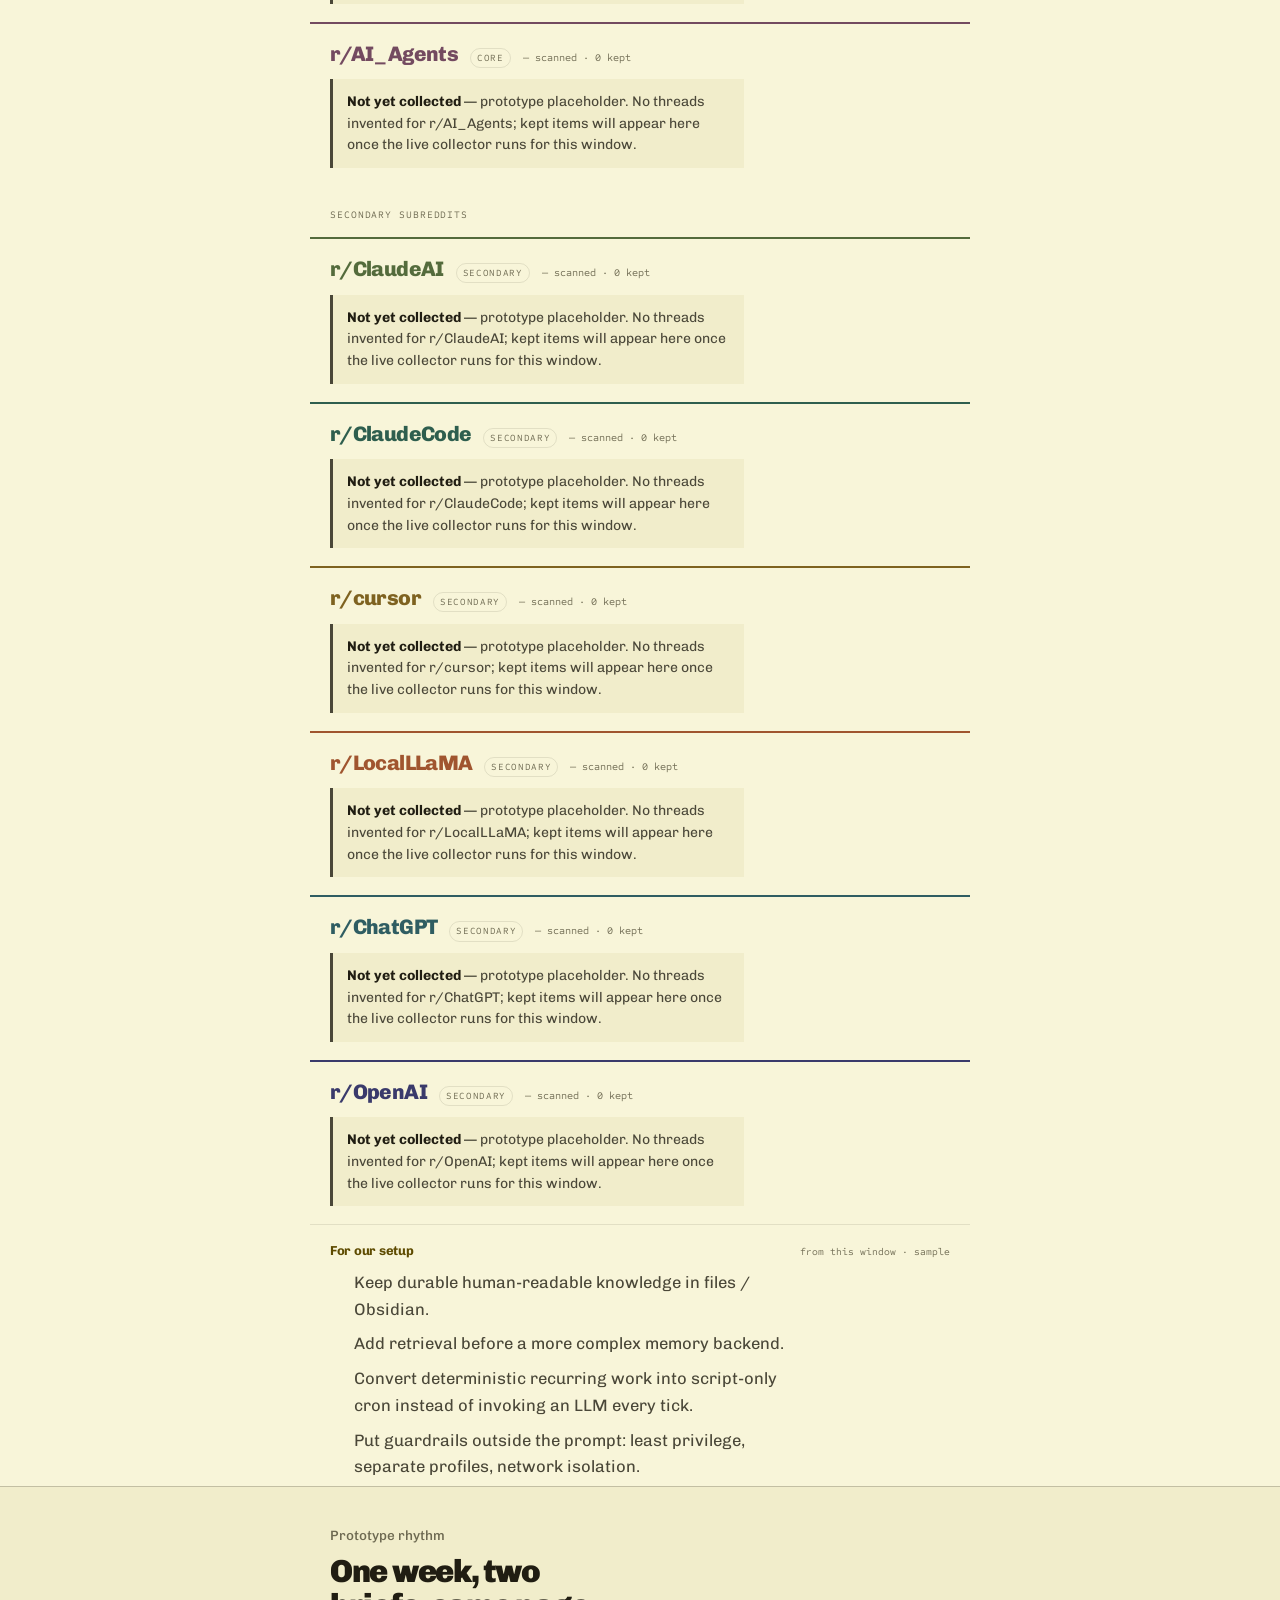
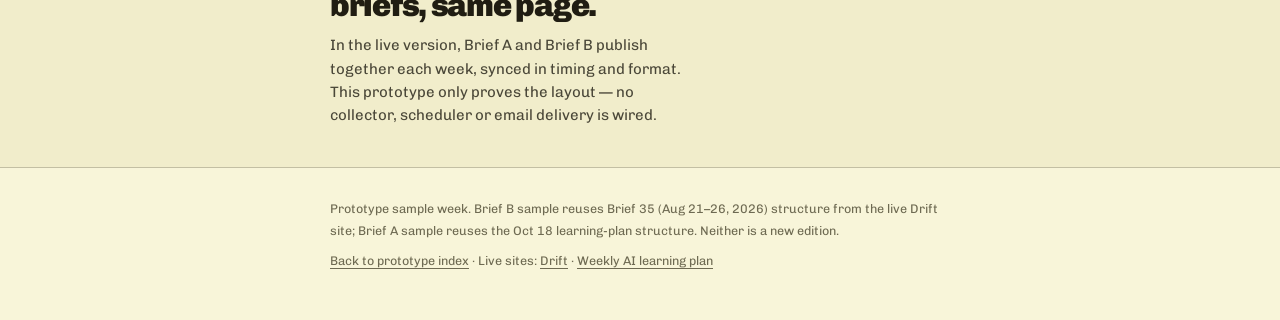
==== commit 7d874316: "Brief B: group by subreddit with per-subreddit blocks, hues and stats" ====
--- a/weeks/2026-10-12.html
+++ b/weeks/2026-10-12.html
@@ -77,26 +77,68 @@
           <aside class="callout"><span class="boxlabel">Prototype note</span><p>This executive read is copied sample text from Brief 35. A live Brief B will be generated from a fresh RedditAPI collection — no collection has run for this prototype.</p></aside>
         </div>
 
-        <div class="grp"><div class="grph"><span>Priority threads</span><span>3 of 14 shown · sample</span></div>
-          <div class="tcard"><h3><a href="https://www.reddit.com/r/hermesagent/comments/1vvarg5/what_do_you_personally_use_hermes_for_is_it_more" target="_blank" rel="noopener">What do you personally use Hermes for? Is it more than just hype?</a></h3><span class="badge"><b>71</b> pts<i>/</i><b>172</b> comments<i>/</i>thread 1 · sample</span><p class="summary">Real-world use cases: homelab management, video editing automation, asset tracking, and creative/technical tasks across technical and non-technical users.</p><ul class="kp"><li>Homelab: updates, certificate monitoring, hardware health, Obsidian notes.</li><li>Non-developers: DaVinci Resolve MCP, voiceovers, Unreal fixes, footage research.</li></ul>
+        <div class="grp" id="by-subreddit">
+          <div class="grph"><span>By subreddit</span><span>core + secondary · prototype</span></div>
+          <p class="grp-intro">Brief B is grouped <b>by subreddit</b> below. Only r/hermesagent carries sample items (reused from Brief 35); every other subreddit is an honest “not yet collected” placeholder — no threads were invented for them.</p>
+          <nav class="subnav" aria-label="Jump to a subreddit in Brief B">
+            <span class="subnav-k">Core</span><a style="--sub:var(--h-hermesagent)" href="#sub-hermesagent">r/hermesagent <em>14 kept · sample</em></a><a style="--sub:var(--h-hermes-alt)" href="#sub-hermes">r/Hermes <em>not yet collected</em></a><a style="--sub:var(--h-openclaw)" href="#sub-openclaw">r/OpenClaw <em>not yet collected</em></a><a style="--sub:var(--h-ai-agents)" href="#sub-ai-agents">r/AI_Agents <em>not yet collected</em></a>
+            <span class="subnav-k">Secondary</span><a style="--sub:var(--h-claudeai)" href="#sub-claudeai">r/ClaudeAI <em>not yet collected</em></a><a style="--sub:var(--h-claudecode)" href="#sub-claudecode">r/ClaudeCode <em>not yet collected</em></a><a style="--sub:var(--h-cursor)" href="#sub-cursor">r/cursor <em>not yet collected</em></a><a style="--sub:var(--h-localllama)" href="#sub-localllama">r/LocalLLaMA <em>not yet collected</em></a><a style="--sub:var(--h-chatgpt)" href="#sub-chatgpt">r/ChatGPT <em>not yet collected</em></a><a style="--sub:var(--h-openai)" href="#sub-openai">r/OpenAI <em>not yet collected</em></a>
+          </nav>
+
+          <div class="subgroup-k">Core subreddits</div>
+          <section class="subsrc" id="sub-hermesagent" style="color:var(--h-hermesagent)">
+            <header class="subsrc-h"><h4>r/hermesagent</h4><span class="subtier">Core</span><span class="substat">206 scanned · 14 kept · 3 shown — Brief 35 sample</span></header>
+<div class="tcard"><h3><a href="https://www.reddit.com/r/hermesagent/comments/1vvarg5/what_do_you_personally_use_hermes_for_is_it_more" target="_blank" rel="noopener">What do you personally use Hermes for? Is it more than just hype?</a></h3><span class="badge"><b>71</b> pts<i>/</i><b>172</b> comments<i>/</i>thread 1 · sample</span><p class="summary">Real-world use cases: homelab management, video editing automation, asset tracking, and creative/technical tasks across technical and non-technical users.</p><ul class="kp"><li>Homelab: updates, certificate monitoring, hardware health, Obsidian notes.</li><li>Non-developers: DaVinci Resolve MCP, voiceovers, Unreal fixes, footage research.</li></ul>
             <details class="tc"><summary class="tc-hd">Top comments <span>sample</span></summary><div class="tc-list"><div class="tc-item"><p class="tc-meta"><b>fabioluissilva</b><span class="sc">64 pts</span></p><p class="tc-body">To control my homelab, check for new software releases, auto-updates, certificate expirations checking, hardware health (temperature, health, abnormal logs), kanban management of my day, management of my obsidian brain.</p><a class="tc-pl" href="https://www.reddit.com/r/hermesagent/comments/1vvarg5/what_do_you_personally_use_hermes_for_is_it_more/p57h2px/" target="_blank" rel="noopener">permalink</a></div></div></details>
           </div>
           <div class="tcard"><h3>What is your preferred messaging platform for Hermes and why?</h3><span class="badge"><b>sample</b><i>/</i>thread 2</span><p class="summary">Sample card #2 of 14 from Brief 35 — full live issue will carry all priority threads with key points and quoted top comments.</p></div>
           <div class="tcard"><h3>Memory architecture, token economics, messaging interfaces</h3><span class="badge"><b>sample</b><i>/</i>thread cluster</span><p class="summary">Sample cluster card showing the “what changes for a real setup” treatment: durable files first, retrieval before complex memory, script-only cron for deterministic work, guardrails outside the prompt.</p></div>
+          </section>
+          <section class="subsrc" id="sub-hermes" style="color:var(--h-hermes-alt)">
+            <header class="subsrc-h"><h4>r/Hermes</h4><span class="subtier">Core</span><span class="substat">— scanned · 0 kept</span></header>
+            <div class="notyet"><b>Not yet collected</b> — prototype placeholder. No threads invented for r/Hermes; kept items will appear here once the live collector runs for this window.</div>
+          </section>
+          <section class="subsrc" id="sub-openclaw" style="color:var(--h-openclaw)">
+            <header class="subsrc-h"><h4>r/OpenClaw</h4><span class="subtier">Core</span><span class="substat">— scanned · 0 kept</span></header>
+            <div class="notyet"><b>Not yet collected</b> — prototype placeholder. No threads invented for r/OpenClaw; kept items will appear here once the live collector runs for this window.</div>
+          </section>
+          <section class="subsrc" id="sub-ai-agents" style="color:var(--h-ai-agents)">
+            <header class="subsrc-h"><h4>r/AI_Agents</h4><span class="subtier">Core</span><span class="substat">— scanned · 0 kept</span></header>
+            <div class="notyet"><b>Not yet collected</b> — prototype placeholder. No threads invented for r/AI_Agents; kept items will appear here once the live collector runs for this window.</div>
+          </section>
+
+          <div class="subgroup-k">Secondary subreddits</div>
+          <section class="subsrc" id="sub-claudeai" style="color:var(--h-claudeai)">
+            <header class="subsrc-h"><h4>r/ClaudeAI</h4><span class="subtier">Secondary</span><span class="substat">— scanned · 0 kept</span></header>
+            <div class="notyet"><b>Not yet collected</b> — prototype placeholder. No threads invented for r/ClaudeAI; kept items will appear here once the live collector runs for this window.</div>
+          </section>
+          <section class="subsrc" id="sub-claudecode" style="color:var(--h-claudecode)">
+            <header class="subsrc-h"><h4>r/ClaudeCode</h4><span class="subtier">Secondary</span><span class="substat">— scanned · 0 kept</span></header>
+            <div class="notyet"><b>Not yet collected</b> — prototype placeholder. No threads invented for r/ClaudeCode; kept items will appear here once the live collector runs for this window.</div>
+          </section>
+          <section class="subsrc" id="sub-cursor" style="color:var(--h-cursor)">
+            <header class="subsrc-h"><h4>r/cursor</h4><span class="subtier">Secondary</span><span class="substat">— scanned · 0 kept</span></header>
+            <div class="notyet"><b>Not yet collected</b> — prototype placeholder. No threads invented for r/cursor; kept items will appear here once the live collector runs for this window.</div>
+          </section>
+          <section class="subsrc" id="sub-localllama" style="color:var(--h-localllama)">
+            <header class="subsrc-h"><h4>r/LocalLLaMA</h4><span class="subtier">Secondary</span><span class="substat">— scanned · 0 kept</span></header>
+            <div class="notyet"><b>Not yet collected</b> — prototype placeholder. No threads invented for r/LocalLLaMA; kept items will appear here once the live collector runs for this window.</div>
+          </section>
+          <section class="subsrc" id="sub-chatgpt" style="color:var(--h-chatgpt)">
+            <header class="subsrc-h"><h4>r/ChatGPT</h4><span class="subtier">Secondary</span><span class="substat">— scanned · 0 kept</span></header>
+            <div class="notyet"><b>Not yet collected</b> — prototype placeholder. No threads invented for r/ChatGPT; kept items will appear here once the live collector runs for this window.</div>
+          </section>
+          <section class="subsrc" id="sub-openai" style="color:var(--h-openai)">
+            <header class="subsrc-h"><h4>r/OpenAI</h4><span class="subtier">Secondary</span><span class="substat">— scanned · 0 kept</span></header>
+            <div class="notyet"><b>Not yet collected</b> — prototype placeholder. No threads invented for r/OpenAI; kept items will appear here once the live collector runs for this window.</div>
+          </section>
         </div>
 
         <div class="grp"><div class="grph"><span>For our setup</span><span>from this window · sample</span></div>
           <ol class="ed"><li>Keep durable human-readable knowledge in files / Obsidian.</li><li>Add retrieval before a more complex memory backend.</li><li>Convert deterministic recurring work into script-only cron instead of invoking an LLM every tick.</li><li>Put guardrails outside the prompt: least privilege, separate profiles, network isolation.</li></ol>
         </div>
 
-        <div class="grp"><div class="grph"><span>Planned sources</span><span>not yet collecting</span></div>
-          <ol class="srclist">
-            <li><span class="sn">[1]</span><span>r/hermesagent — primary Drift source</span></li>
-            <li><span class="sn">[2]</span><span>r/Hermes, r/OpenClaw, r/AI_Agents — added Oct 18, pending unified spec</span></li>
-            <li><span class="sn">[3]</span><span>r/ClaudeAI, r/ClaudeCode, r/cursor, r/LocalLLaMA, r/ChatGPT, r/OpenAI — filtered for real workflows</span></li>
-          </ol>
-        </div>
-      </div></div>
+              </div></div>
     </section>
   </section>
 
--- a/style.css
+++ b/style.css
@@ -280,3 +280,34 @@
 @media (prefers-color-scheme:dark){
   :root:not([data-theme="light"]) .brief-divider{background:var(--deep);color:var(--ink);border-color:var(--edge)}
 }
+
+/* ---- v3: Brief B by-subreddit ---- */
+:root{
+  --h-hermesagent:#5E4B00; --h-hermes-alt:#7A4A21; --h-openclaw:#3F6274; --h-ai-agents:#734A60;
+  --h-claudecode:#2E5E4E; --h-cursor:#7E6220; --h-chatgpt:#2F5D62; --h-openai:#3A3A6B;
+}
+@media (prefers-color-scheme:dark){
+  :root:not([data-theme="light"]){
+    --h-hermesagent:#D4BC6A; --h-hermes-alt:#E0B07A; --h-openclaw:#8FB4C6; --h-ai-agents:#C295B0;
+    --h-claudecode:#7FBFA5; --h-cursor:#C8A75C; --h-chatgpt:#86B8BC; --h-openai:#A8A8D8;
+  }
+}
+:root[data-theme="dark"]{
+  --h-hermesagent:#D4BC6A; --h-hermes-alt:#E0B07A; --h-openclaw:#8FB4C6; --h-ai-agents:#C295B0;
+  --h-claudecode:#7FBFA5; --h-cursor:#C8A75C; --h-chatgpt:#86B8BC; --h-openai:#A8A8D8;
+}
+#by-subreddit{scroll-margin-top:110px}
+.grp-intro{margin:0;padding:4px 20px 6px;font-size:14.5px;line-height:1.55;color:var(--ink-2);max-width:var(--measure)}
+.subnav{display:flex;flex-wrap:wrap;gap:8px;align-items:center;padding:10px 20px 4px}
+.subnav-k{font-family:var(--m);font-size:10px;letter-spacing:.08em;text-transform:uppercase;color:var(--mute);width:100%;margin-top:6px}
+.subnav a{display:inline-flex;align-items:center;gap:7px;min-height:36px;padding:4px 10px;border:1px solid var(--edge-soft);text-decoration:none;color:var(--ink);font-size:13px;font-weight:600;background:var(--panel)}
+.subnav a::before{content:"";flex:0 0 auto;width:8px;height:8px;border-radius:50%;background:var(--sub,currentColor)}
+.subnav a em{font-style:normal;font-family:var(--m);font-size:10px;font-weight:400;color:var(--mute)}
+.subgroup-k{padding:22px 20px 0;font-family:var(--m);font-size:10px;letter-spacing:.09em;text-transform:uppercase;color:var(--mute)}
+.subsrc{border-top:2px solid currentColor;margin-top:14px;scroll-margin-top:110px}
+.subsrc-h{display:flex;flex-wrap:wrap;align-items:baseline;gap:8px 12px;padding:14px 20px 2px}
+.subsrc-h h4{margin:0;font-weight:800;font-size:21px;letter-spacing:-.03em;color:currentColor}
+.subtier{font-family:var(--m);font-size:9.5px;letter-spacing:.07em;text-transform:uppercase;color:var(--mute);border:1px solid var(--edge-soft);padding:2px 6px;border-radius:999px}
+.substat{font-family:var(--m);font-size:10.5px;color:var(--mute);font-variant-numeric:tabular-nums}
+.notyet{margin:8px 20px 18px;padding:12px 14px;background:var(--panel);border-left:3px solid currentColor;color:var(--ink-2);font-size:14px;line-height:1.55;max-width:var(--measure)}
+.notyet b{color:var(--ink)}
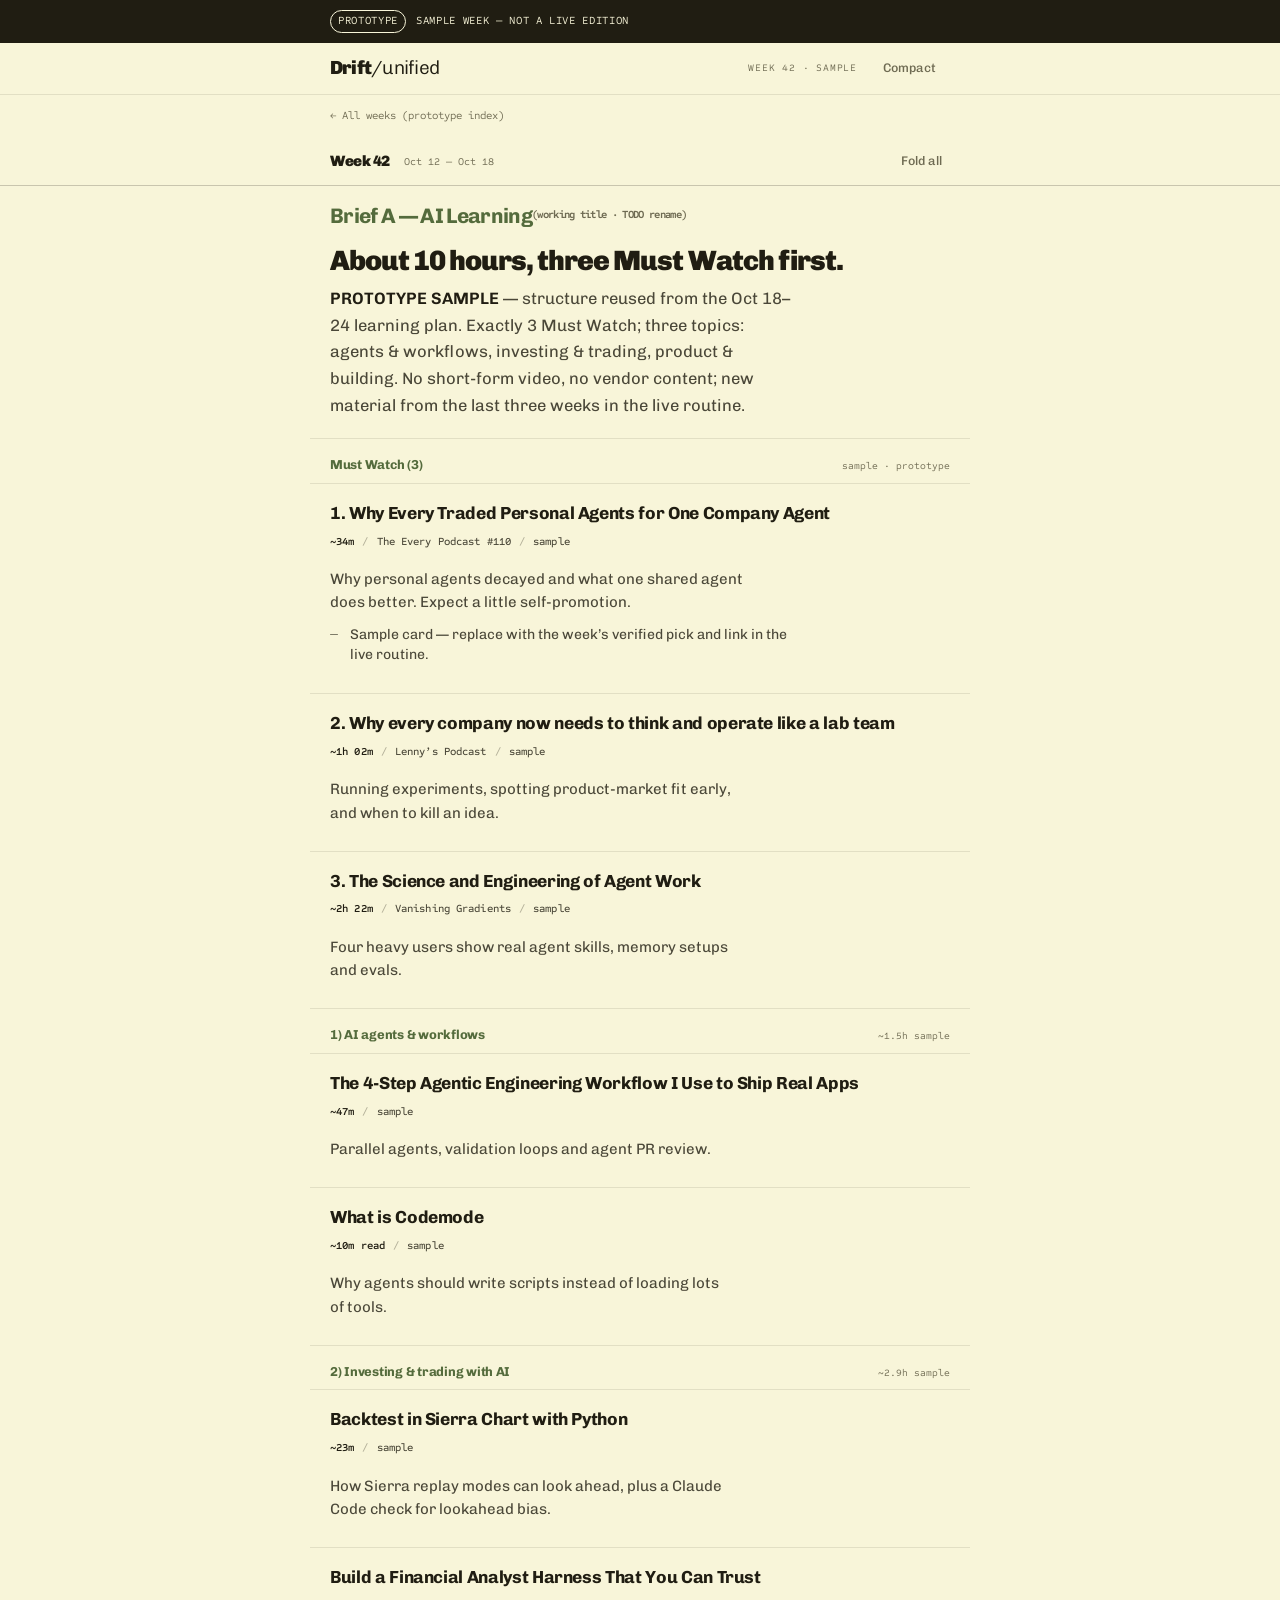
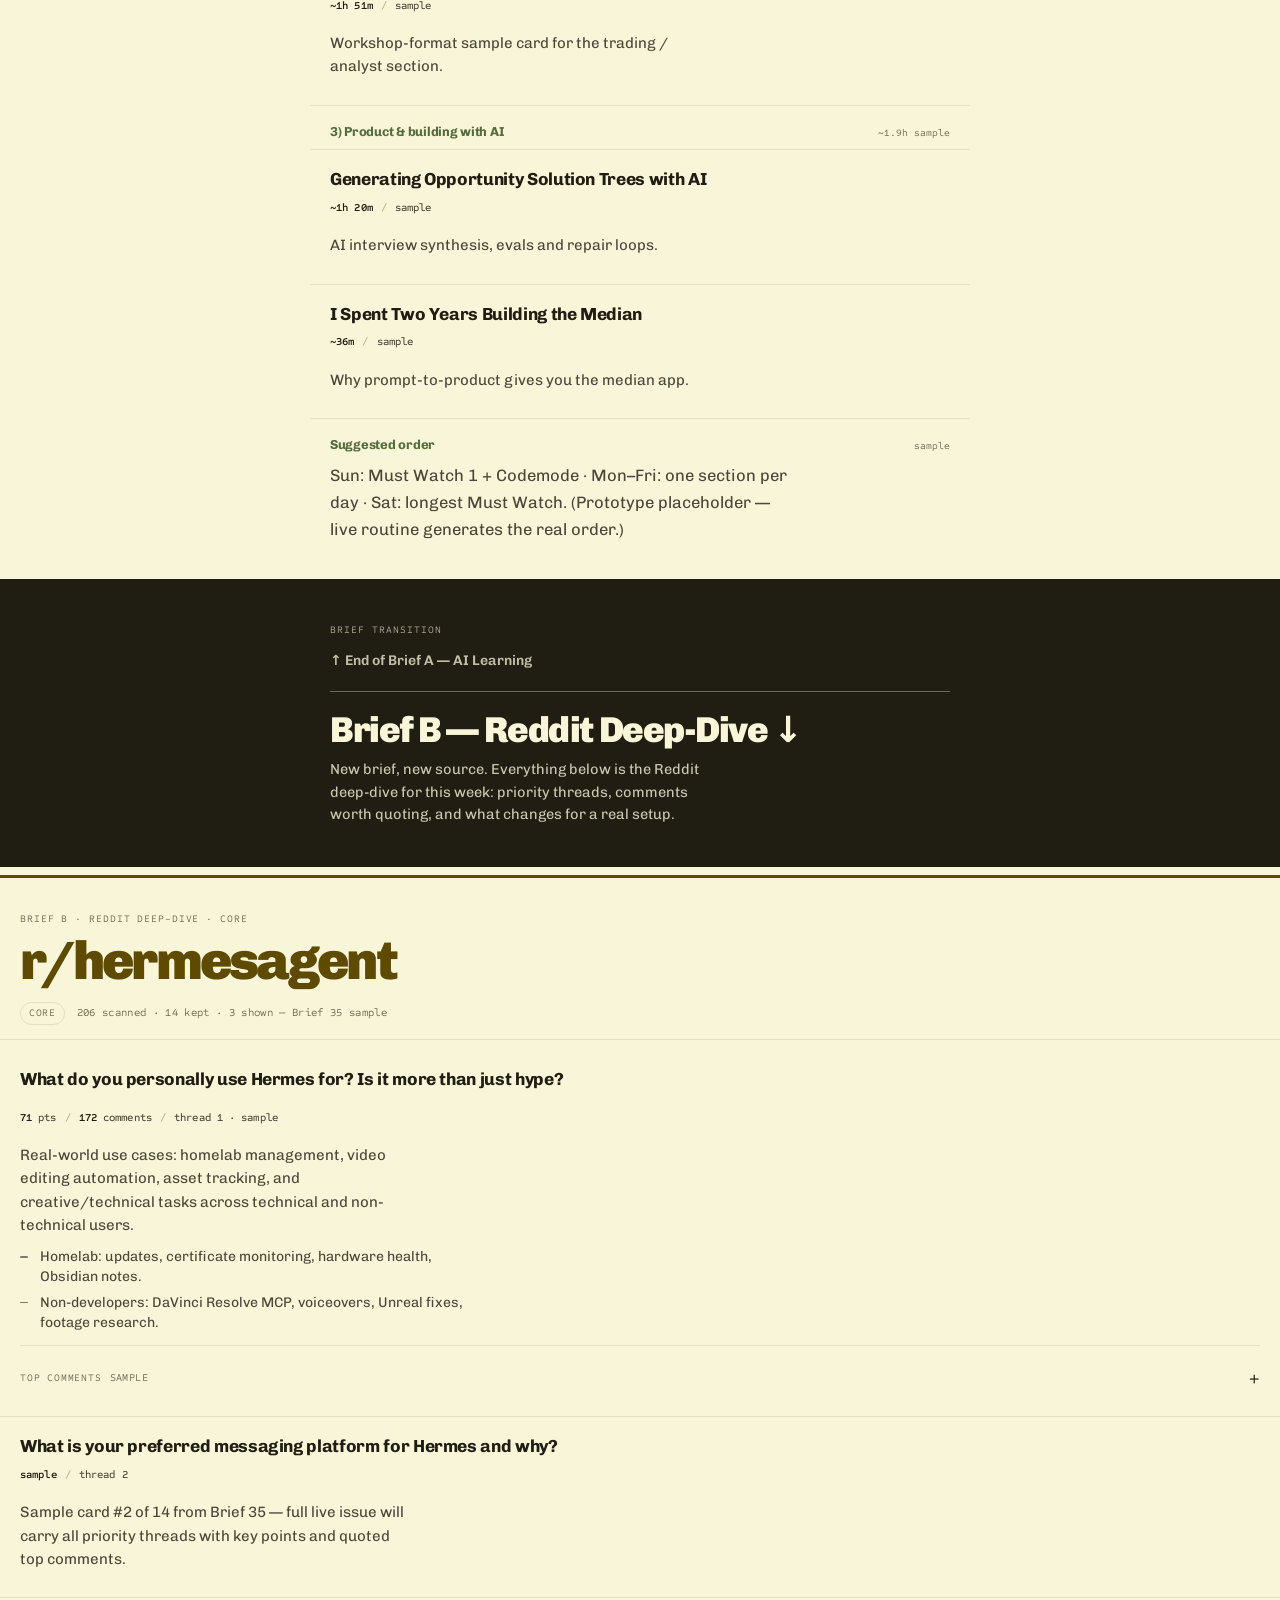
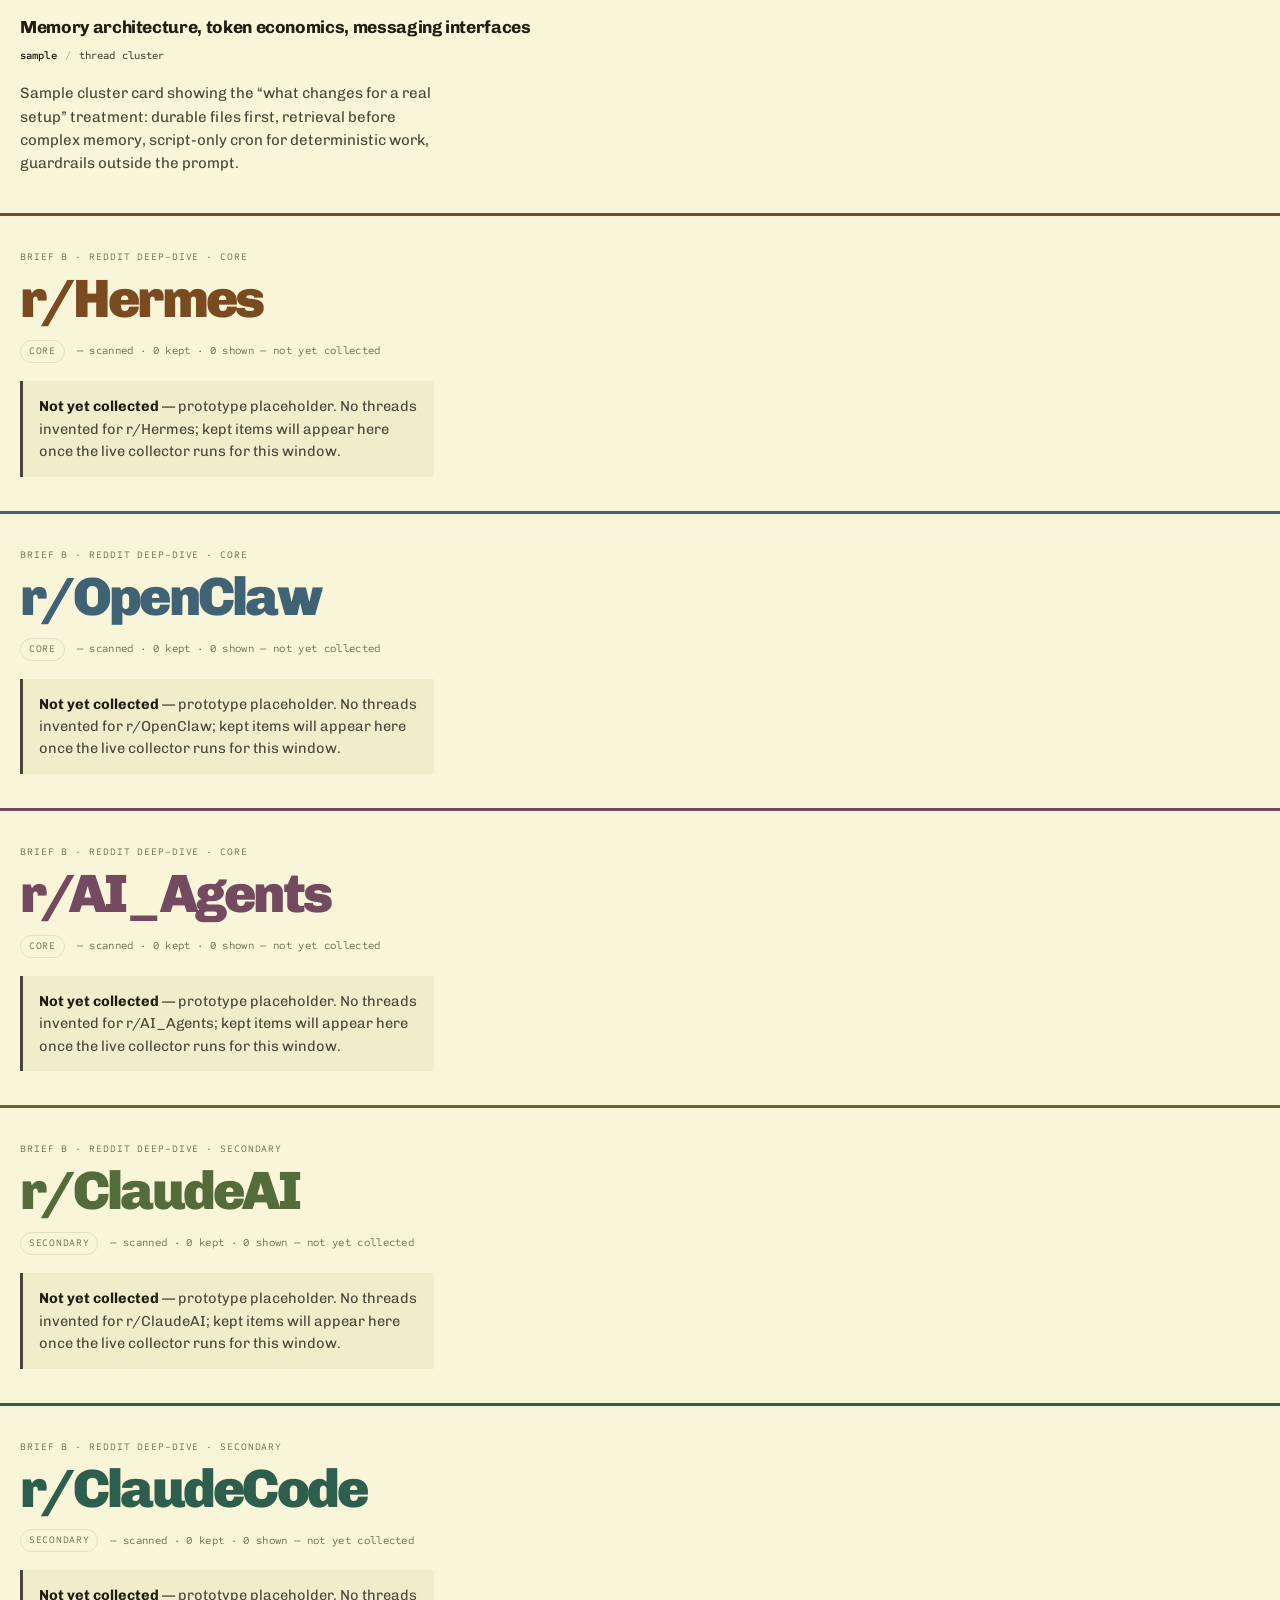
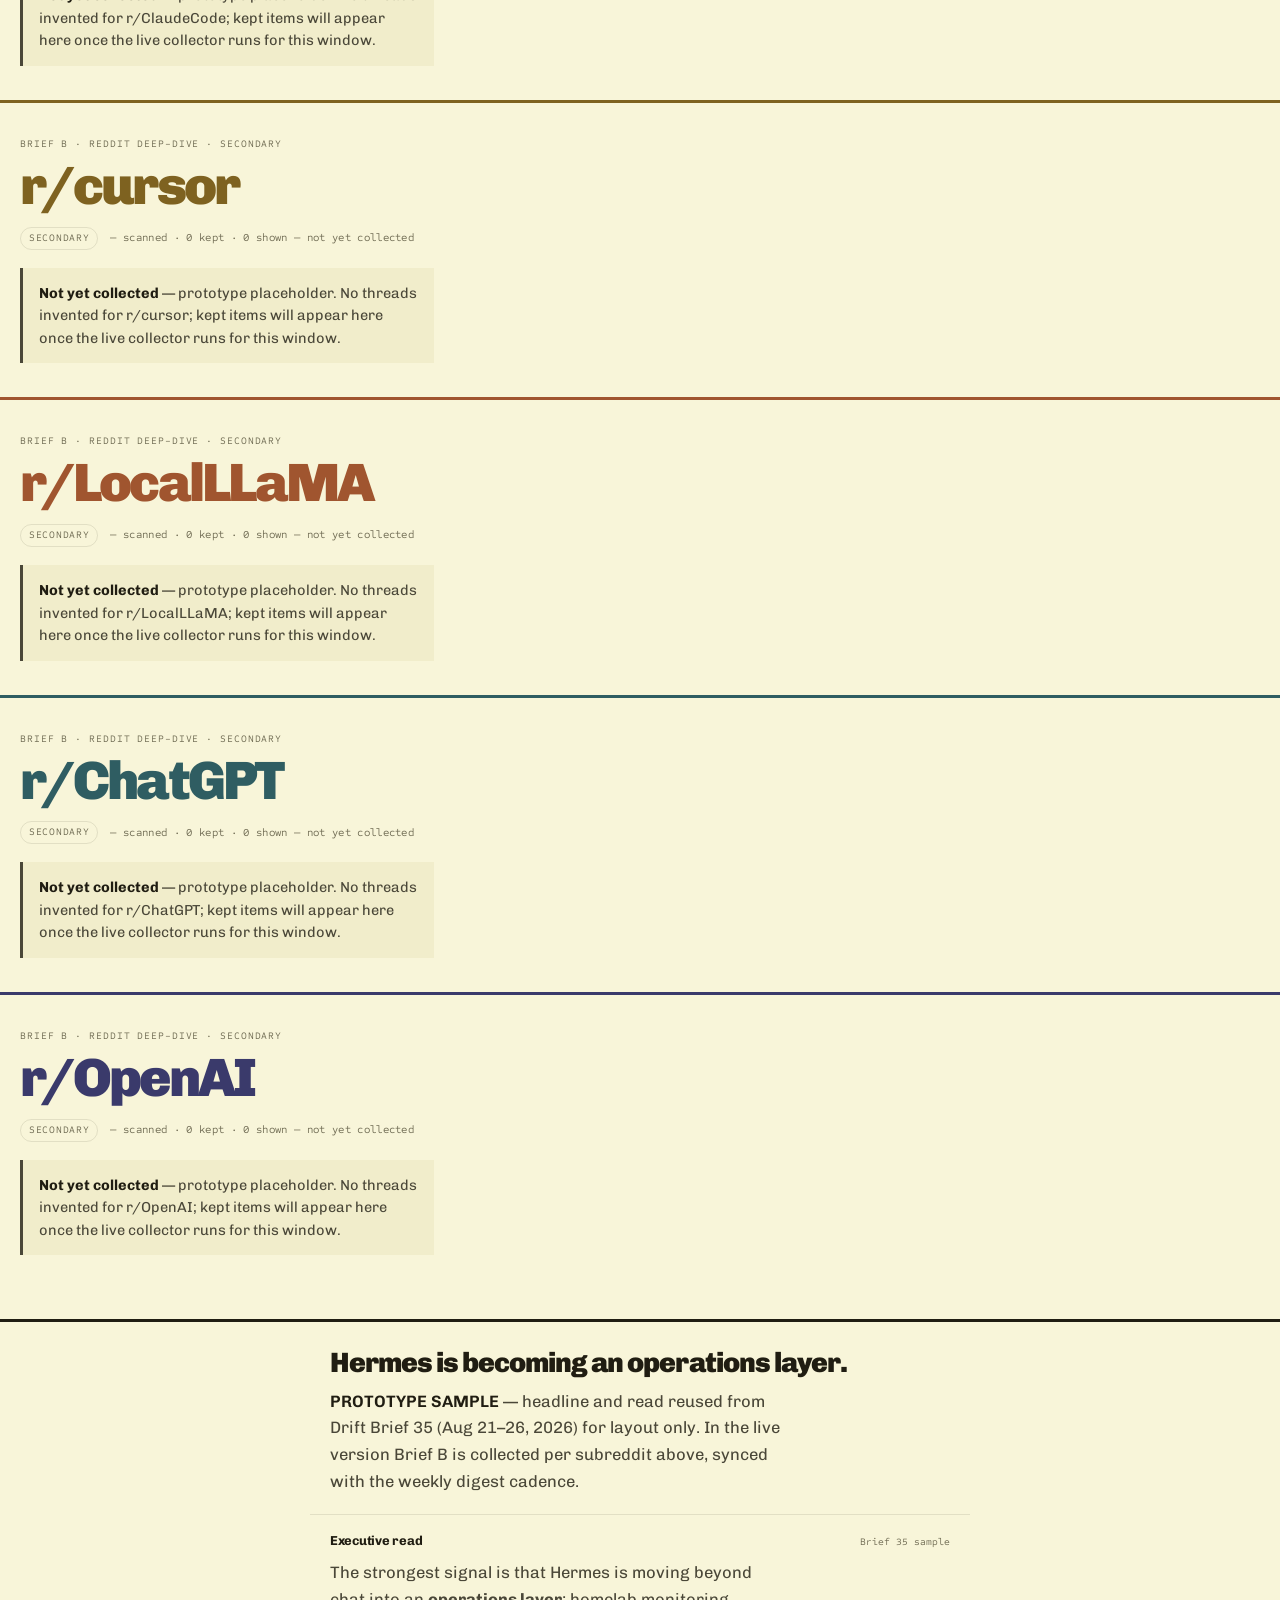
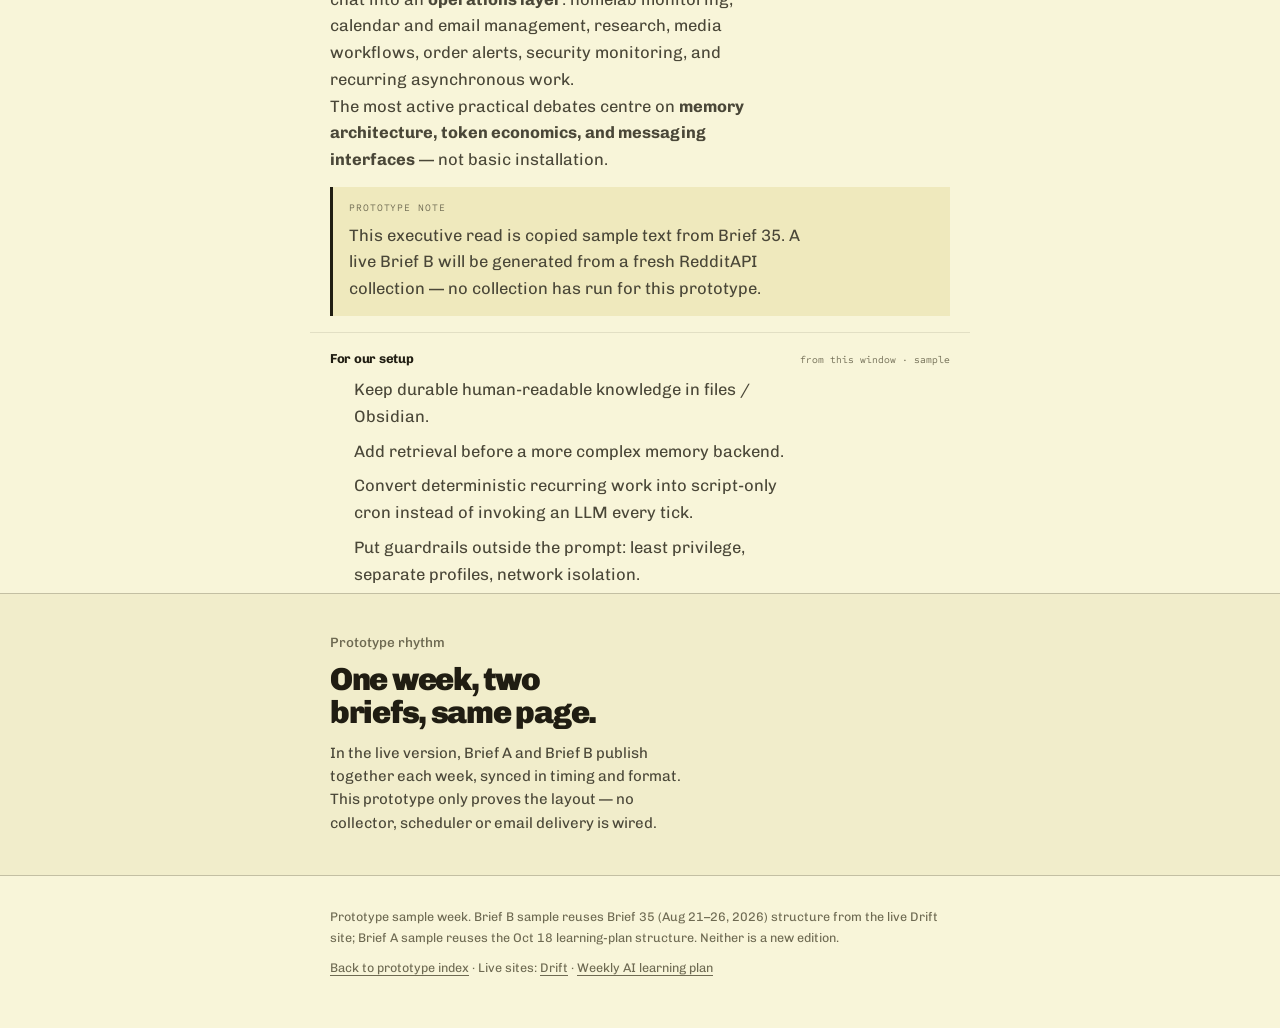
==== commit dc4d8e8a: "Brief B: full-size subreddit headers directly after divider intro" ====
--- a/weeks/2026-10-12.html
+++ b/weeks/2026-10-12.html
@@ -65,81 +65,115 @@
       </div>
     </div>
 
-    <!-- Brief B -->
-    <section class="src" id="reddit" data-fold="false" style="color:var(--h-hermes)">
-      <div class="srch"><div class="in"><h2><button class="srtoggle" aria-expanded="true">Brief B — Reddit Deep-Dive <span style="font-size:11px;font-family:var(--m);color:var(--mute)">(working title · TODO rename)</span></button></h2></div></div>
-      <div class="fold-wrap"><div>
-        <div class="sum hed"><h3 class="issuehed">Hermes is becoming an operations layer.</h3><p><b>PROTOTYPE SAMPLE</b> — structure and headline reused from Drift Brief 35 (Aug 21–26, 2026) for layout only. In the live version this section collects the last window across r/hermesagent, r/Hermes, r/OpenClaw, r/AI_Agents and the wider workflow subs, synced with the weekly digest cadence.</p></div>
-
-        <div class="grp"><div class="grph"><span>Executive read</span><span>Brief 35 sample</span></div>
-          <p style="padding:0 20px">The strongest signal is that Hermes is moving beyond chat into an <strong>operations layer</strong>: homelab monitoring, calendar and email management, research, media workflows, order alerts, security monitoring, and recurring asynchronous work.</p>
-          <p style="padding:0 20px">The most active practical debates centre on <strong>memory architecture, token economics, and messaging interfaces</strong> — not basic installation.</p>
-          <aside class="callout"><span class="boxlabel">Prototype note</span><p>This executive read is copied sample text from Brief 35. A live Brief B will be generated from a fresh RedditAPI collection — no collection has run for this prototype.</p></aside>
-        </div>
-
-        <div class="grp" id="by-subreddit">
-          <div class="grph"><span>By subreddit</span><span>core + secondary · prototype</span></div>
-          <p class="grp-intro">Brief B is grouped <b>by subreddit</b> below. Only r/hermesagent carries sample items (reused from Brief 35); every other subreddit is an honest “not yet collected” placeholder — no threads were invented for them.</p>
-          <nav class="subnav" aria-label="Jump to a subreddit in Brief B">
-            <span class="subnav-k">Core</span><a style="--sub:var(--h-hermesagent)" href="#sub-hermesagent">r/hermesagent <em>14 kept · sample</em></a><a style="--sub:var(--h-hermes-alt)" href="#sub-hermes">r/Hermes <em>not yet collected</em></a><a style="--sub:var(--h-openclaw)" href="#sub-openclaw">r/OpenClaw <em>not yet collected</em></a><a style="--sub:var(--h-ai-agents)" href="#sub-ai-agents">r/AI_Agents <em>not yet collected</em></a>
-            <span class="subnav-k">Secondary</span><a style="--sub:var(--h-claudeai)" href="#sub-claudeai">r/ClaudeAI <em>not yet collected</em></a><a style="--sub:var(--h-claudecode)" href="#sub-claudecode">r/ClaudeCode <em>not yet collected</em></a><a style="--sub:var(--h-cursor)" href="#sub-cursor">r/cursor <em>not yet collected</em></a><a style="--sub:var(--h-localllama)" href="#sub-localllama">r/LocalLLaMA <em>not yet collected</em></a><a style="--sub:var(--h-chatgpt)" href="#sub-chatgpt">r/ChatGPT <em>not yet collected</em></a><a style="--sub:var(--h-openai)" href="#sub-openai">r/OpenAI <em>not yet collected</em></a>
-          </nav>
-
-          <div class="subgroup-k">Core subreddits</div>
-          <section class="subsrc" id="sub-hermesagent" style="color:var(--h-hermesagent)">
-            <header class="subsrc-h"><h4>r/hermesagent</h4><span class="subtier">Core</span><span class="substat">206 scanned · 14 kept · 3 shown — Brief 35 sample</span></header>
+<!-- Brief B: subreddit sections start directly after the divider intro above -->
+  <div id="reddit">
+    <section class="subsrc" id="sub-hermesagent" style="color:var(--h-hermesagent)">
+      <header class="subsrc-h">
+        <span class="subk">Brief B · Reddit Deep-Dive · Core</span>
+        <h3>r/hermesagent</h3>
+        <span class="subline"><span class="subtier">Core</span><span class="substat">206 scanned · 14 kept · 3 shown — Brief 35 sample</span></span>
+      </header>
 <div class="tcard"><h3><a href="https://www.reddit.com/r/hermesagent/comments/1vvarg5/what_do_you_personally_use_hermes_for_is_it_more" target="_blank" rel="noopener">What do you personally use Hermes for? Is it more than just hype?</a></h3><span class="badge"><b>71</b> pts<i>/</i><b>172</b> comments<i>/</i>thread 1 · sample</span><p class="summary">Real-world use cases: homelab management, video editing automation, asset tracking, and creative/technical tasks across technical and non-technical users.</p><ul class="kp"><li>Homelab: updates, certificate monitoring, hardware health, Obsidian notes.</li><li>Non-developers: DaVinci Resolve MCP, voiceovers, Unreal fixes, footage research.</li></ul>
             <details class="tc"><summary class="tc-hd">Top comments <span>sample</span></summary><div class="tc-list"><div class="tc-item"><p class="tc-meta"><b>fabioluissilva</b><span class="sc">64 pts</span></p><p class="tc-body">To control my homelab, check for new software releases, auto-updates, certificate expirations checking, hardware health (temperature, health, abnormal logs), kanban management of my day, management of my obsidian brain.</p><a class="tc-pl" href="https://www.reddit.com/r/hermesagent/comments/1vvarg5/what_do_you_personally_use_hermes_for_is_it_more/p57h2px/" target="_blank" rel="noopener">permalink</a></div></div></details>
           </div>
           <div class="tcard"><h3>What is your preferred messaging platform for Hermes and why?</h3><span class="badge"><b>sample</b><i>/</i>thread 2</span><p class="summary">Sample card #2 of 14 from Brief 35 — full live issue will carry all priority threads with key points and quoted top comments.</p></div>
           <div class="tcard"><h3>Memory architecture, token economics, messaging interfaces</h3><span class="badge"><b>sample</b><i>/</i>thread cluster</span><p class="summary">Sample cluster card showing the “what changes for a real setup” treatment: durable files first, retrieval before complex memory, script-only cron for deterministic work, guardrails outside the prompt.</p></div>
-          </section>
-          <section class="subsrc" id="sub-hermes" style="color:var(--h-hermes-alt)">
-            <header class="subsrc-h"><h4>r/Hermes</h4><span class="subtier">Core</span><span class="substat">— scanned · 0 kept</span></header>
-            <div class="notyet"><b>Not yet collected</b> — prototype placeholder. No threads invented for r/Hermes; kept items will appear here once the live collector runs for this window.</div>
-          </section>
-          <section class="subsrc" id="sub-openclaw" style="color:var(--h-openclaw)">
-            <header class="subsrc-h"><h4>r/OpenClaw</h4><span class="subtier">Core</span><span class="substat">— scanned · 0 kept</span></header>
-            <div class="notyet"><b>Not yet collected</b> — prototype placeholder. No threads invented for r/OpenClaw; kept items will appear here once the live collector runs for this window.</div>
-          </section>
-          <section class="subsrc" id="sub-ai-agents" style="color:var(--h-ai-agents)">
-            <header class="subsrc-h"><h4>r/AI_Agents</h4><span class="subtier">Core</span><span class="substat">— scanned · 0 kept</span></header>
-            <div class="notyet"><b>Not yet collected</b> — prototype placeholder. No threads invented for r/AI_Agents; kept items will appear here once the live collector runs for this window.</div>
-          </section>
+    </section>
 
-          <div class="subgroup-k">Secondary subreddits</div>
-          <section class="subsrc" id="sub-claudeai" style="color:var(--h-claudeai)">
-            <header class="subsrc-h"><h4>r/ClaudeAI</h4><span class="subtier">Secondary</span><span class="substat">— scanned · 0 kept</span></header>
-            <div class="notyet"><b>Not yet collected</b> — prototype placeholder. No threads invented for r/ClaudeAI; kept items will appear here once the live collector runs for this window.</div>
-          </section>
-          <section class="subsrc" id="sub-claudecode" style="color:var(--h-claudecode)">
-            <header class="subsrc-h"><h4>r/ClaudeCode</h4><span class="subtier">Secondary</span><span class="substat">— scanned · 0 kept</span></header>
-            <div class="notyet"><b>Not yet collected</b> — prototype placeholder. No threads invented for r/ClaudeCode; kept items will appear here once the live collector runs for this window.</div>
-          </section>
-          <section class="subsrc" id="sub-cursor" style="color:var(--h-cursor)">
-            <header class="subsrc-h"><h4>r/cursor</h4><span class="subtier">Secondary</span><span class="substat">— scanned · 0 kept</span></header>
-            <div class="notyet"><b>Not yet collected</b> — prototype placeholder. No threads invented for r/cursor; kept items will appear here once the live collector runs for this window.</div>
-          </section>
-          <section class="subsrc" id="sub-localllama" style="color:var(--h-localllama)">
-            <header class="subsrc-h"><h4>r/LocalLLaMA</h4><span class="subtier">Secondary</span><span class="substat">— scanned · 0 kept</span></header>
-            <div class="notyet"><b>Not yet collected</b> — prototype placeholder. No threads invented for r/LocalLLaMA; kept items will appear here once the live collector runs for this window.</div>
-          </section>
-          <section class="subsrc" id="sub-chatgpt" style="color:var(--h-chatgpt)">
-            <header class="subsrc-h"><h4>r/ChatGPT</h4><span class="subtier">Secondary</span><span class="substat">— scanned · 0 kept</span></header>
-            <div class="notyet"><b>Not yet collected</b> — prototype placeholder. No threads invented for r/ChatGPT; kept items will appear here once the live collector runs for this window.</div>
-          </section>
-          <section class="subsrc" id="sub-openai" style="color:var(--h-openai)">
-            <header class="subsrc-h"><h4>r/OpenAI</h4><span class="subtier">Secondary</span><span class="substat">— scanned · 0 kept</span></header>
-            <div class="notyet"><b>Not yet collected</b> — prototype placeholder. No threads invented for r/OpenAI; kept items will appear here once the live collector runs for this window.</div>
-          </section>
+    <section class="subsrc" id="sub-hermes" style="color:var(--h-hermes-alt)">
+      <header class="subsrc-h">
+        <span class="subk">Brief B · Reddit Deep-Dive · Core</span>
+        <h3>r/Hermes</h3>
+        <span class="subline"><span class="subtier">Core</span><span class="substat">— scanned · 0 kept · 0 shown — not yet collected</span></span>
+      </header>
+<div class="notyet"><b>Not yet collected</b> — prototype placeholder. No threads invented for r/Hermes; kept items will appear here once the live collector runs for this window.</div>
+    </section>
+
+    <section class="subsrc" id="sub-openclaw" style="color:var(--h-openclaw)">
+      <header class="subsrc-h">
+        <span class="subk">Brief B · Reddit Deep-Dive · Core</span>
+        <h3>r/OpenClaw</h3>
+        <span class="subline"><span class="subtier">Core</span><span class="substat">— scanned · 0 kept · 0 shown — not yet collected</span></span>
+      </header>
+<div class="notyet"><b>Not yet collected</b> — prototype placeholder. No threads invented for r/OpenClaw; kept items will appear here once the live collector runs for this window.</div>
+    </section>
+
+    <section class="subsrc" id="sub-ai-agents" style="color:var(--h-ai-agents)">
+      <header class="subsrc-h">
+        <span class="subk">Brief B · Reddit Deep-Dive · Core</span>
+        <h3>r/AI_Agents</h3>
+        <span class="subline"><span class="subtier">Core</span><span class="substat">— scanned · 0 kept · 0 shown — not yet collected</span></span>
+      </header>
+<div class="notyet"><b>Not yet collected</b> — prototype placeholder. No threads invented for r/AI_Agents; kept items will appear here once the live collector runs for this window.</div>
+    </section>
+
+    <section class="subsrc" id="sub-claudeai" style="color:var(--h-claudeai)">
+      <header class="subsrc-h">
+        <span class="subk">Brief B · Reddit Deep-Dive · Secondary</span>
+        <h3>r/ClaudeAI</h3>
+        <span class="subline"><span class="subtier">Secondary</span><span class="substat">— scanned · 0 kept · 0 shown — not yet collected</span></span>
+      </header>
+<div class="notyet"><b>Not yet collected</b> — prototype placeholder. No threads invented for r/ClaudeAI; kept items will appear here once the live collector runs for this window.</div>
+    </section>
+
+    <section class="subsrc" id="sub-claudecode" style="color:var(--h-claudecode)">
+      <header class="subsrc-h">
+        <span class="subk">Brief B · Reddit Deep-Dive · Secondary</span>
+        <h3>r/ClaudeCode</h3>
+        <span class="subline"><span class="subtier">Secondary</span><span class="substat">— scanned · 0 kept · 0 shown — not yet collected</span></span>
+      </header>
+<div class="notyet"><b>Not yet collected</b> — prototype placeholder. No threads invented for r/ClaudeCode; kept items will appear here once the live collector runs for this window.</div>
+    </section>
+
+    <section class="subsrc" id="sub-cursor" style="color:var(--h-cursor)">
+      <header class="subsrc-h">
+        <span class="subk">Brief B · Reddit Deep-Dive · Secondary</span>
+        <h3>r/cursor</h3>
+        <span class="subline"><span class="subtier">Secondary</span><span class="substat">— scanned · 0 kept · 0 shown — not yet collected</span></span>
+      </header>
+<div class="notyet"><b>Not yet collected</b> — prototype placeholder. No threads invented for r/cursor; kept items will appear here once the live collector runs for this window.</div>
+    </section>
+
+    <section class="subsrc" id="sub-localllama" style="color:var(--h-localllama)">
+      <header class="subsrc-h">
+        <span class="subk">Brief B · Reddit Deep-Dive · Secondary</span>
+        <h3>r/LocalLLaMA</h3>
+        <span class="subline"><span class="subtier">Secondary</span><span class="substat">— scanned · 0 kept · 0 shown — not yet collected</span></span>
+      </header>
+<div class="notyet"><b>Not yet collected</b> — prototype placeholder. No threads invented for r/LocalLLaMA; kept items will appear here once the live collector runs for this window.</div>
+    </section>
+
+    <section class="subsrc" id="sub-chatgpt" style="color:var(--h-chatgpt)">
+      <header class="subsrc-h">
+        <span class="subk">Brief B · Reddit Deep-Dive · Secondary</span>
+        <h3>r/ChatGPT</h3>
+        <span class="subline"><span class="subtier">Secondary</span><span class="substat">— scanned · 0 kept · 0 shown — not yet collected</span></span>
+      </header>
+<div class="notyet"><b>Not yet collected</b> — prototype placeholder. No threads invented for r/ChatGPT; kept items will appear here once the live collector runs for this window.</div>
+    </section>
+
+    <section class="subsrc" id="sub-openai" style="color:var(--h-openai)">
+      <header class="subsrc-h">
+        <span class="subk">Brief B · Reddit Deep-Dive · Secondary</span>
+        <h3>r/OpenAI</h3>
+        <span class="subline"><span class="subtier">Secondary</span><span class="substat">— scanned · 0 kept · 0 shown — not yet collected</span></span>
+      </header>
+<div class="notyet"><b>Not yet collected</b> — prototype placeholder. No threads invented for r/OpenAI; kept items will appear here once the live collector runs for this window.</div>
+    </section>
+
+    <!-- Moved from above the subreddits: Brief B synthesis, after all subreddit sections -->
+    <section class="bbsynth" aria-label="Brief B executive read">
+      <div class="sum hed"><h3 class="issuehed">Hermes is becoming an operations layer.</h3><p><b>PROTOTYPE SAMPLE</b> — headline and read reused from Drift Brief 35 (Aug 21–26, 2026) for layout only. In the live version Brief B is collected per subreddit above, synced with the weekly digest cadence.</p></div>
+<div class="grp"><div class="grph"><span>Executive read</span><span>Brief 35 sample</span></div>
+          <p style="padding:0 20px">The strongest signal is that Hermes is moving beyond chat into an <strong>operations layer</strong>: homelab monitoring, calendar and email management, research, media workflows, order alerts, security monitoring, and recurring asynchronous work.</p>
+          <p style="padding:0 20px">The most active practical debates centre on <strong>memory architecture, token economics, and messaging interfaces</strong> — not basic installation.</p>
+          <aside class="callout"><span class="boxlabel">Prototype note</span><p>This executive read is copied sample text from Brief 35. A live Brief B will be generated from a fresh RedditAPI collection — no collection has run for this prototype.</p></aside>
         </div>
-
-        <div class="grp"><div class="grph"><span>For our setup</span><span>from this window · sample</span></div>
+<div class="grp"><div class="grph"><span>For our setup</span><span>from this window · sample</span></div>
           <ol class="ed"><li>Keep durable human-readable knowledge in files / Obsidian.</li><li>Add retrieval before a more complex memory backend.</li><li>Convert deterministic recurring work into script-only cron instead of invoking an LLM every tick.</li><li>Put guardrails outside the prompt: least privilege, separate profiles, network isolation.</li></ol>
         </div>
-
-              </div></div>
     </section>
+  </div>
   </section>
 
   <section class="brk-band"><div class="w"><div class="k">Prototype rhythm</div><h3>One week, two briefs, same page.</h3><p>In the live version, Brief A and Brief B publish together each week, synced in timing and format. This prototype only proves the layout — no collector, scheduler or email delivery is wired.</p></div></section>
--- a/style.css
+++ b/style.css
@@ -311,3 +311,14 @@
 .substat{font-family:var(--m);font-size:10.5px;color:var(--mute);font-variant-numeric:tabular-nums}
 .notyet{margin:8px 20px 18px;padding:12px 14px;background:var(--panel);border-left:3px solid currentColor;color:var(--ink-2);font-size:14px;line-height:1.55;max-width:var(--measure)}
 .notyet b{color:var(--ink)}
+
+/* ---- v4: full-size subreddit section headers, directly after divider ---- */
+.subsrc{border-top:3px solid currentColor;margin:0;padding:30px 0 12px;scroll-margin-top:64px}
+.subsrc-h{display:block;padding:4px 20px 14px}
+.subk{display:block;font-family:var(--m);font-size:10px;letter-spacing:.09em;text-transform:uppercase;color:var(--mute)}
+.subsrc-h h3{margin:8px 0 0;font-weight:900;font-size:clamp(36px,10vw,54px);line-height:.98;letter-spacing:-.05em;color:currentColor;text-wrap:balance}
+.subline{display:flex;flex-wrap:wrap;align-items:center;gap:8px 12px;margin-top:14px}
+.subtier{font-size:10px;padding:3px 8px;color:var(--mute)}
+.substat{display:block;font-size:11px;letter-spacing:.03em}
+.notyet{margin:4px 20px 22px;padding:14px 16px;font-size:14.5px}
+.bbsynth{border-top:3px solid var(--ink);margin-top:30px;padding-top:26px}
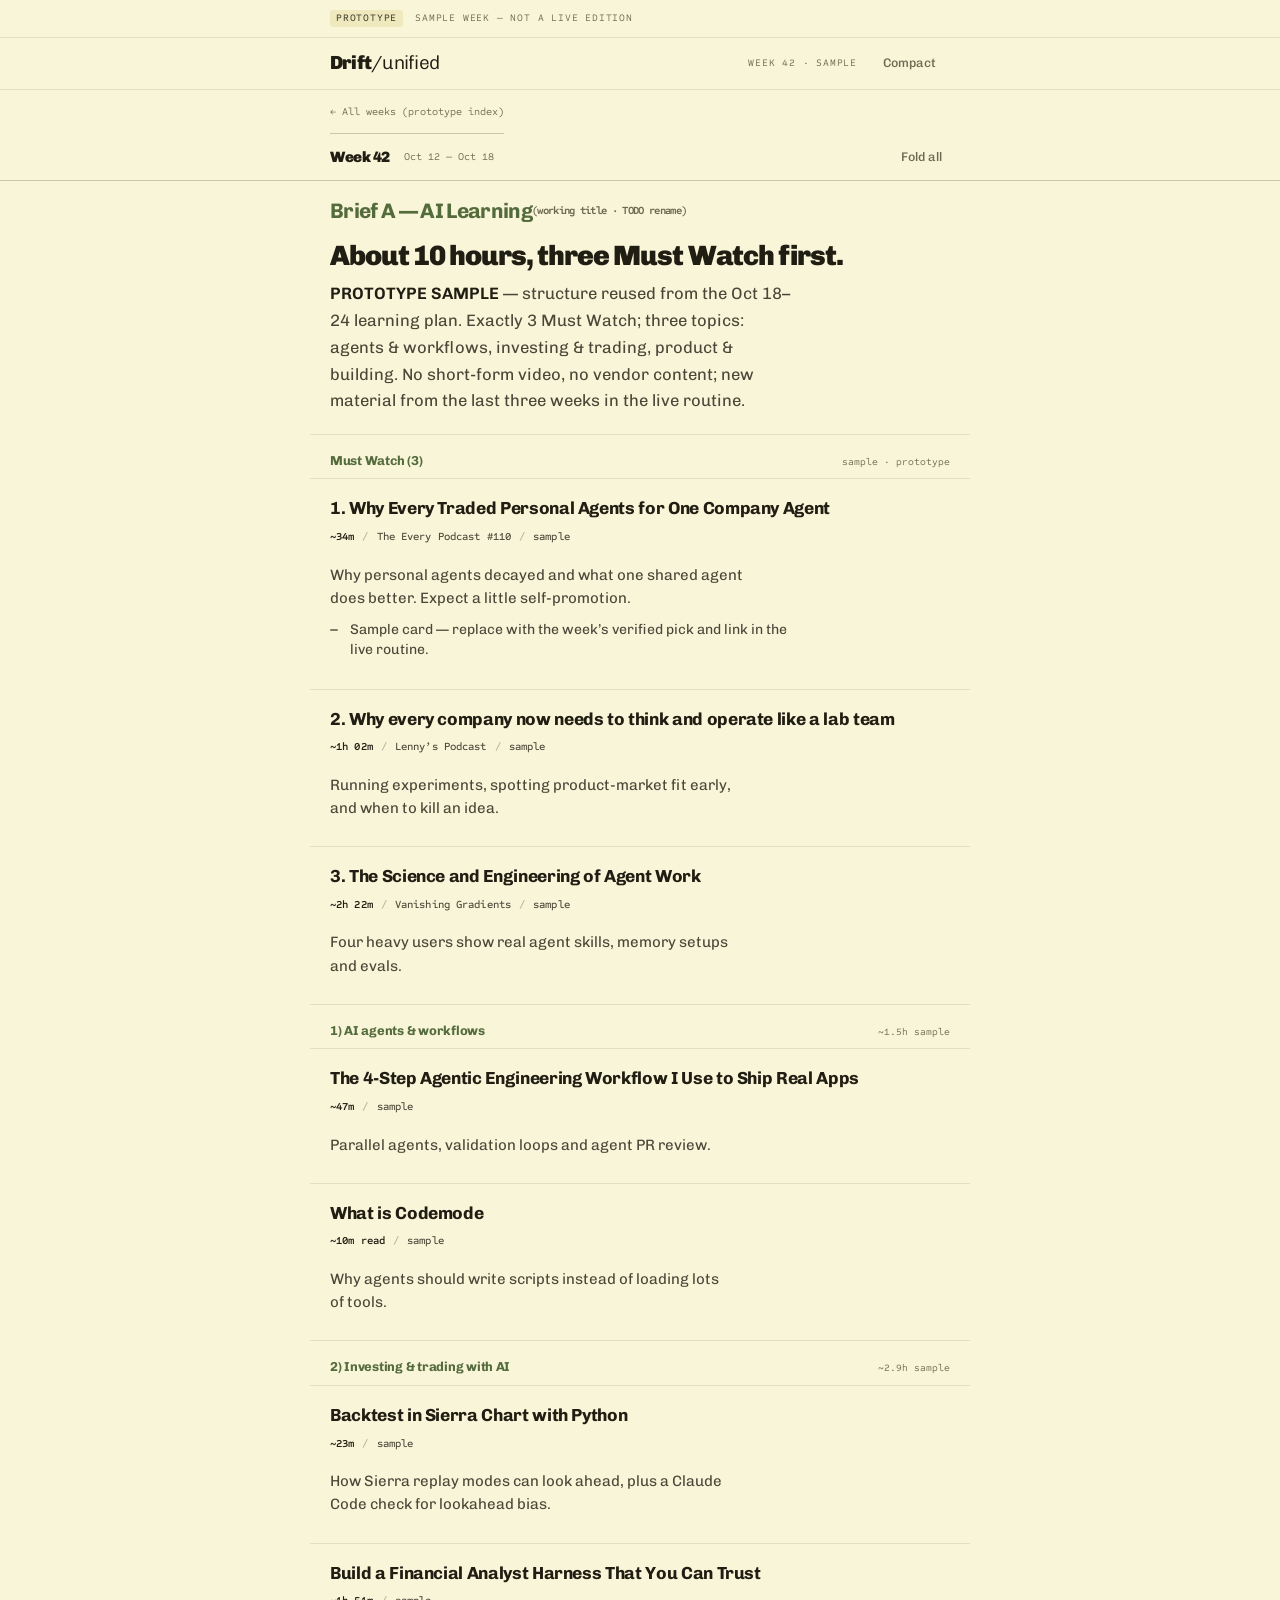
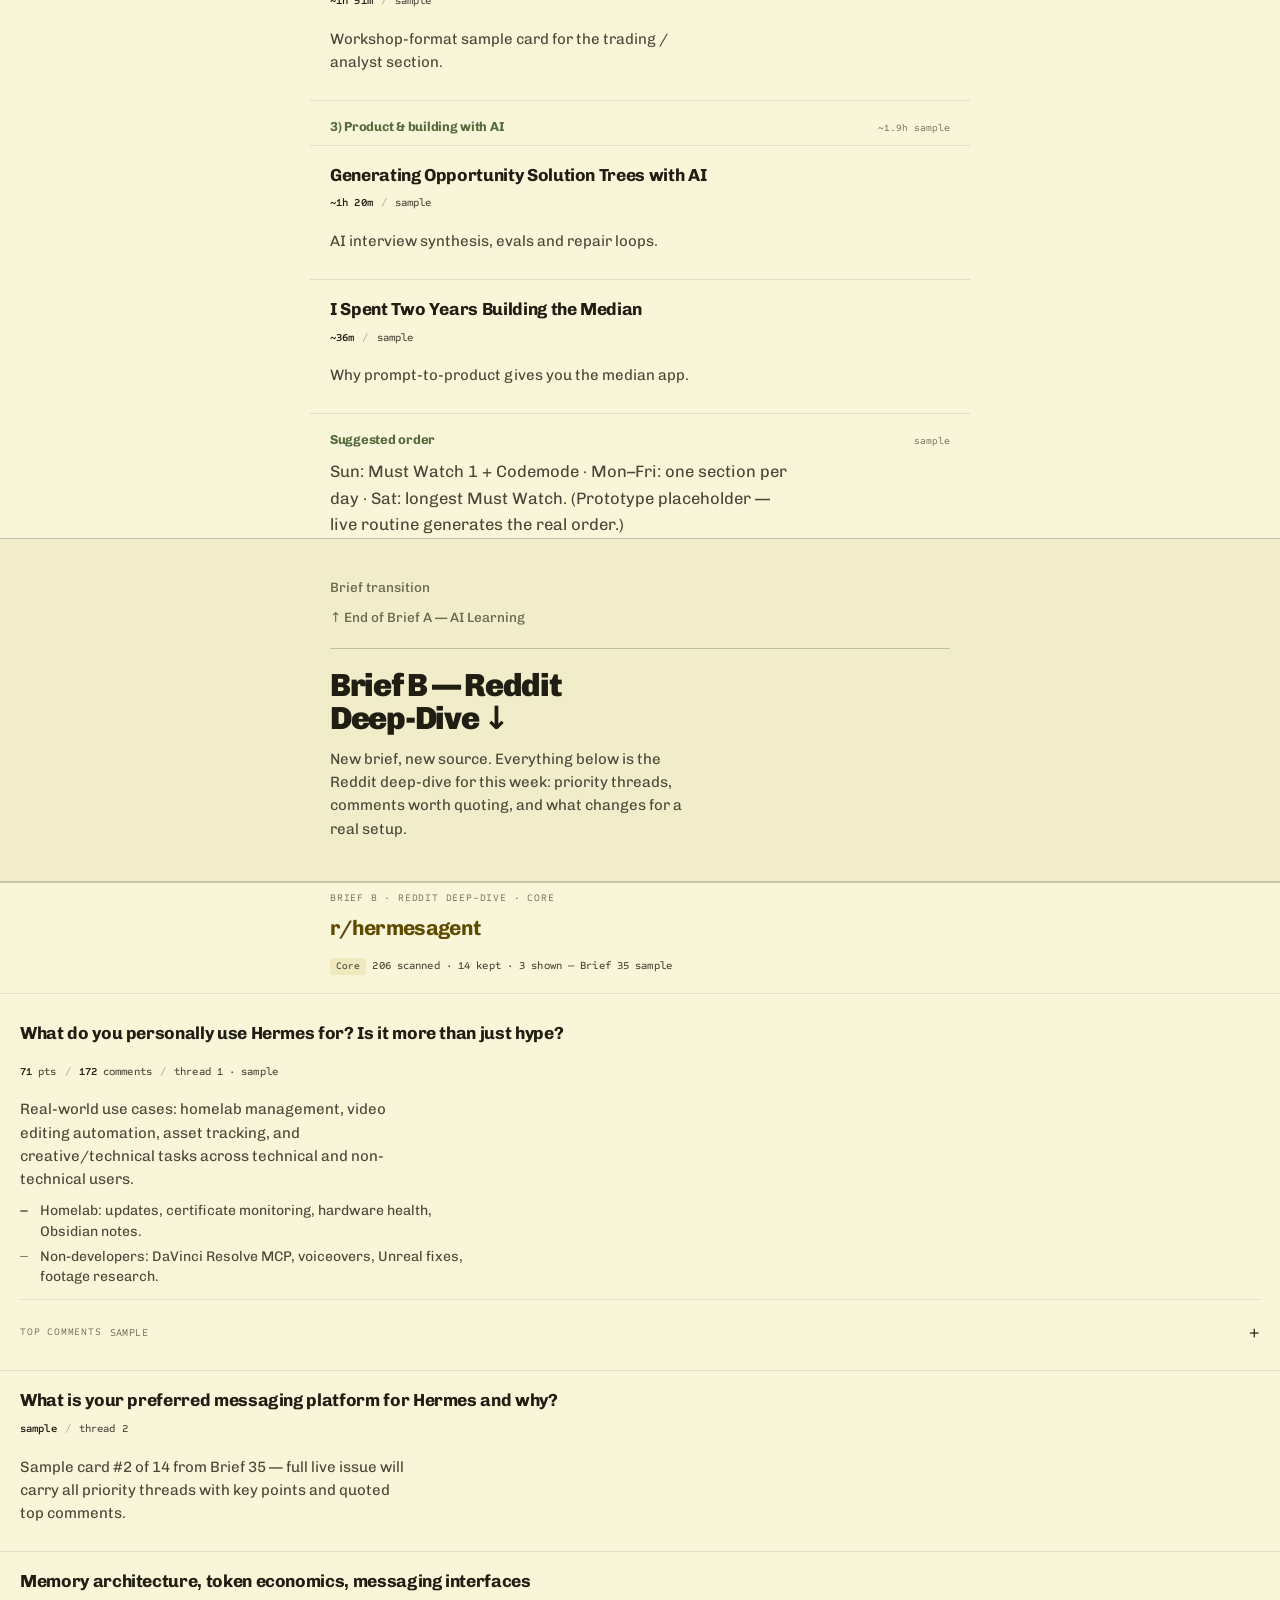
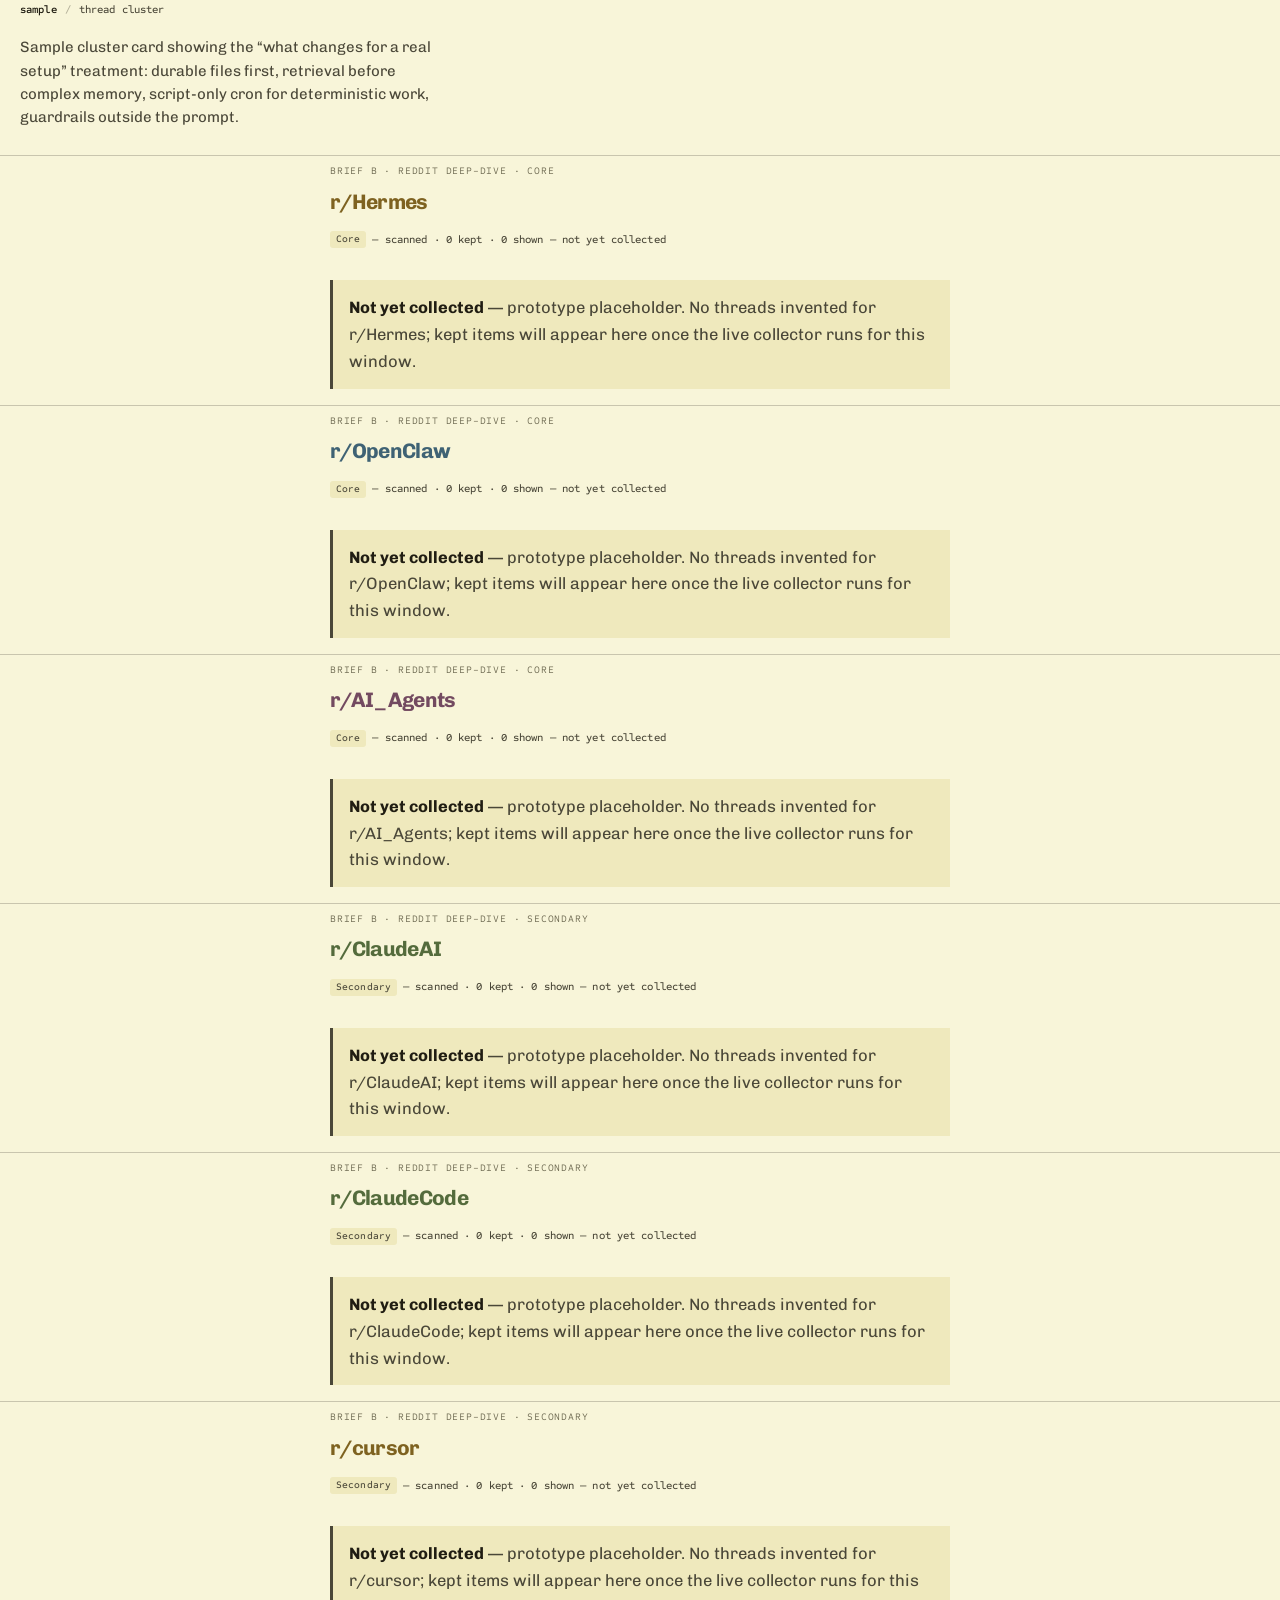
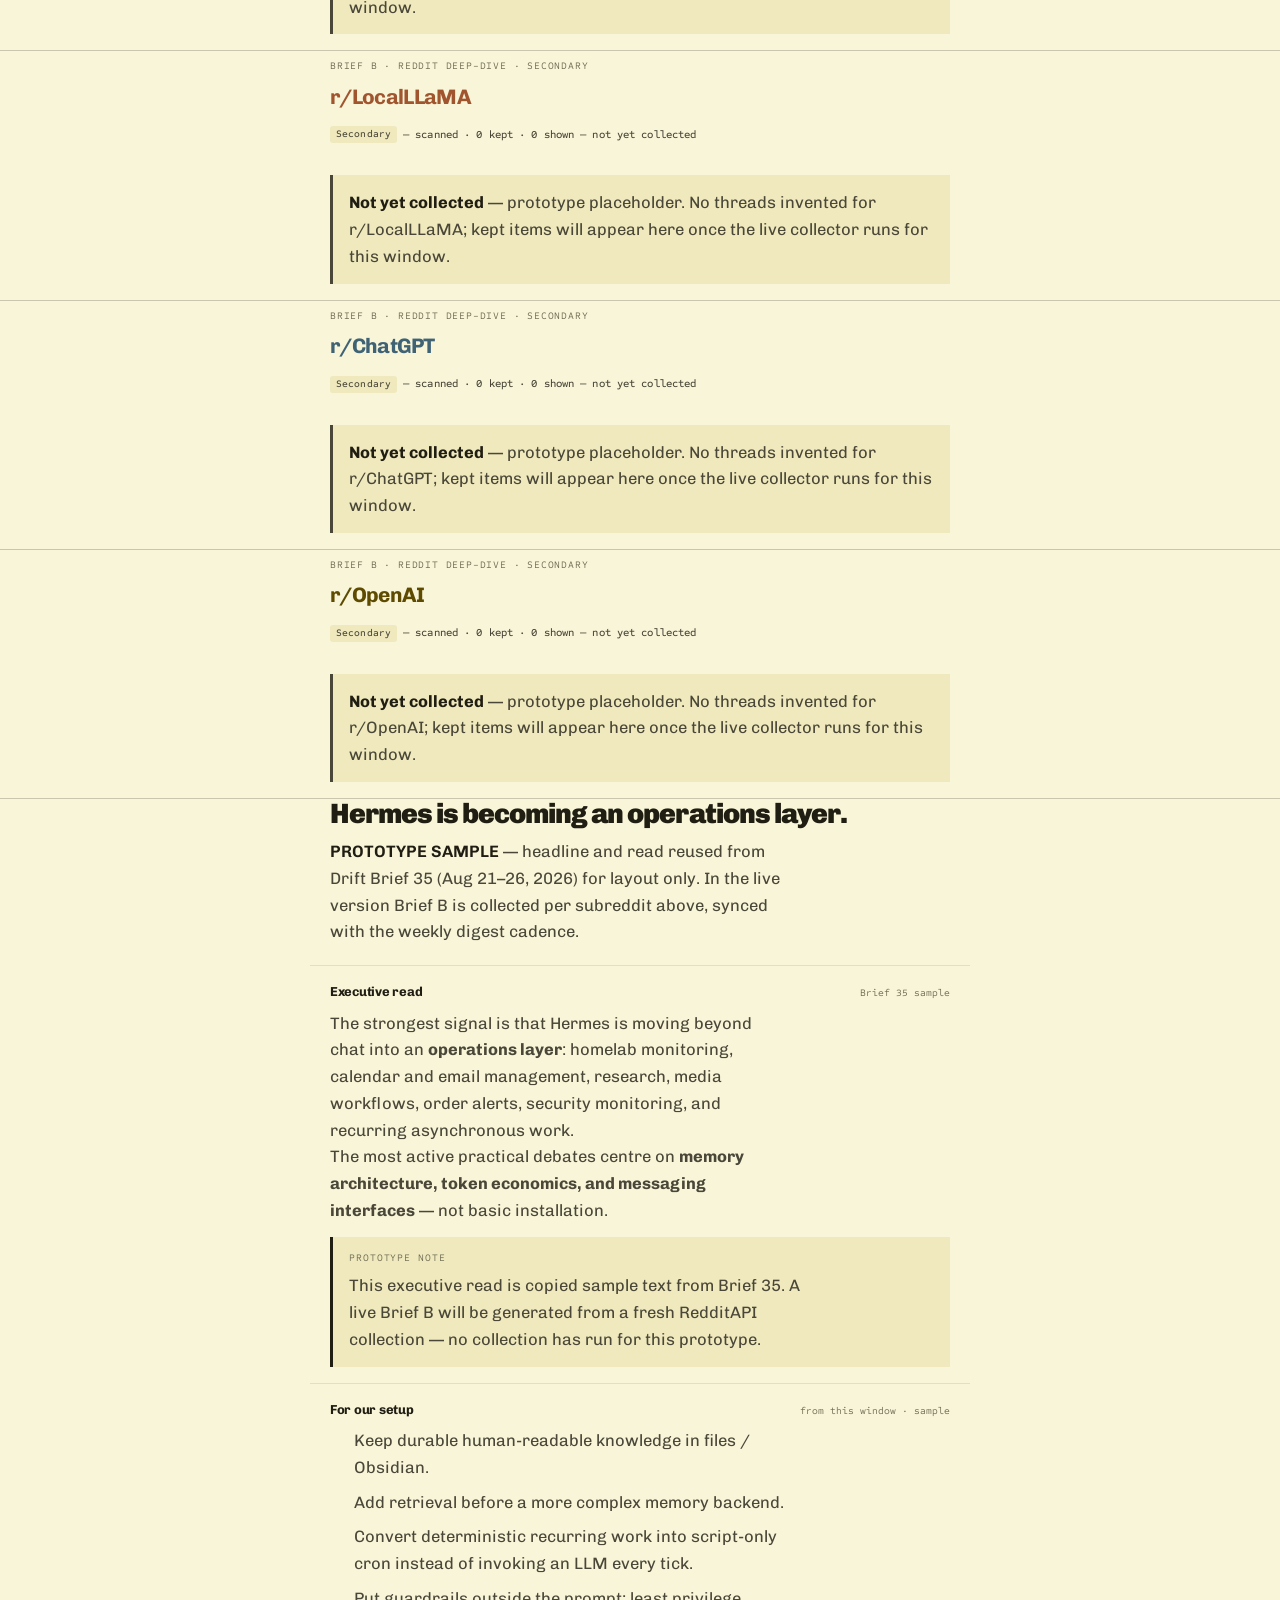
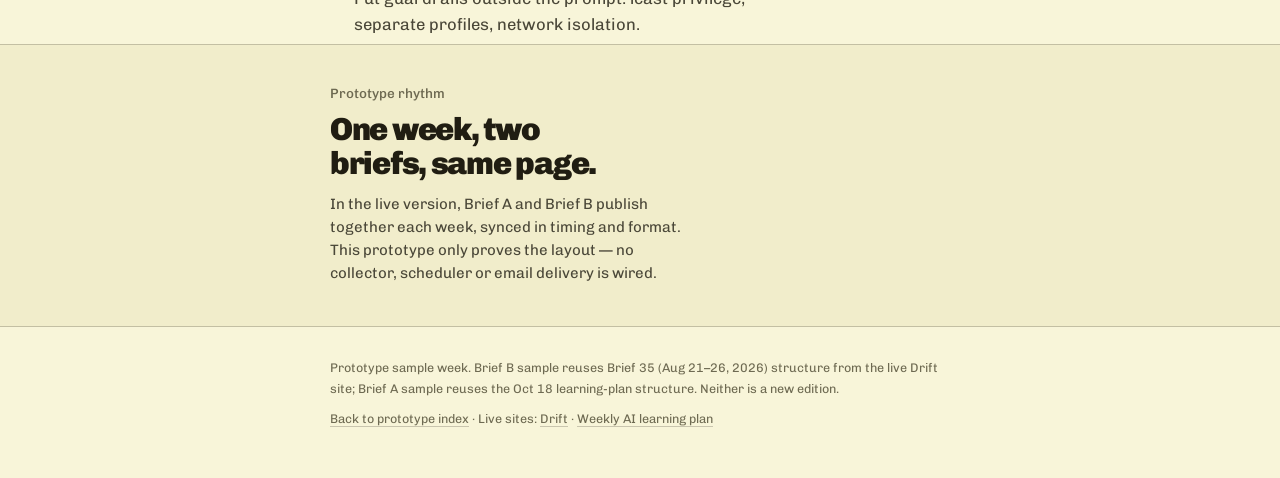
==== commit 188208e0: "Restore original Drift visual system: type scale, hues, motion" ====
--- a/weeks/2026-10-12.html
+++ b/weeks/2026-10-12.html
@@ -67,7 +67,7 @@
 
 <!-- Brief B: subreddit sections start directly after the divider intro above -->
   <div id="reddit">
-    <section class="subsrc" id="sub-hermesagent" style="color:var(--h-hermesagent)">
+    <section class="subsrc" id="sub-hermesagent" style="color:var(--h-hermes)">
       <header class="subsrc-h">
         <span class="subk">Brief B · Reddit Deep-Dive · Core</span>
         <h3>r/hermesagent</h3>
@@ -80,7 +80,7 @@
           <div class="tcard"><h3>Memory architecture, token economics, messaging interfaces</h3><span class="badge"><b>sample</b><i>/</i>thread cluster</span><p class="summary">Sample cluster card showing the “what changes for a real setup” treatment: durable files first, retrieval before complex memory, script-only cron for deterministic work, guardrails outside the prompt.</p></div>
     </section>
 
-    <section class="subsrc" id="sub-hermes" style="color:var(--h-hermes-alt)">
+    <section class="subsrc" id="sub-hermes" style="color:var(--h-xnetwork)">
       <header class="subsrc-h">
         <span class="subk">Brief B · Reddit Deep-Dive · Core</span>
         <h3>r/Hermes</h3>
@@ -89,7 +89,7 @@
 <div class="notyet"><b>Not yet collected</b> — prototype placeholder. No threads invented for r/Hermes; kept items will appear here once the live collector runs for this window.</div>
     </section>
 
-    <section class="subsrc" id="sub-openclaw" style="color:var(--h-openclaw)">
+    <section class="subsrc" id="sub-openclaw" style="color:var(--h-mlreddit)">
       <header class="subsrc-h">
         <span class="subk">Brief B · Reddit Deep-Dive · Core</span>
         <h3>r/OpenClaw</h3>
@@ -98,7 +98,7 @@
 <div class="notyet"><b>Not yet collected</b> — prototype placeholder. No threads invented for r/OpenClaw; kept items will appear here once the live collector runs for this window.</div>
     </section>
 
-    <section class="subsrc" id="sub-ai-agents" style="color:var(--h-ai-agents)">
+    <section class="subsrc" id="sub-ai-agents" style="color:var(--h-singularity)">
       <header class="subsrc-h">
         <span class="subk">Brief B · Reddit Deep-Dive · Core</span>
         <h3>r/AI_Agents</h3>
@@ -116,7 +116,7 @@
 <div class="notyet"><b>Not yet collected</b> — prototype placeholder. No threads invented for r/ClaudeAI; kept items will appear here once the live collector runs for this window.</div>
     </section>
 
-    <section class="subsrc" id="sub-claudecode" style="color:var(--h-claudecode)">
+    <section class="subsrc" id="sub-claudecode" style="color:var(--h-claudeai)">
       <header class="subsrc-h">
         <span class="subk">Brief B · Reddit Deep-Dive · Secondary</span>
         <h3>r/ClaudeCode</h3>
@@ -125,7 +125,7 @@
 <div class="notyet"><b>Not yet collected</b> — prototype placeholder. No threads invented for r/ClaudeCode; kept items will appear here once the live collector runs for this window.</div>
     </section>
 
-    <section class="subsrc" id="sub-cursor" style="color:var(--h-cursor)">
+    <section class="subsrc" id="sub-cursor" style="color:var(--h-xnetwork)">
       <header class="subsrc-h">
         <span class="subk">Brief B · Reddit Deep-Dive · Secondary</span>
         <h3>r/cursor</h3>
@@ -143,7 +143,7 @@
 <div class="notyet"><b>Not yet collected</b> — prototype placeholder. No threads invented for r/LocalLLaMA; kept items will appear here once the live collector runs for this window.</div>
     </section>
 
-    <section class="subsrc" id="sub-chatgpt" style="color:var(--h-chatgpt)">
+    <section class="subsrc" id="sub-chatgpt" style="color:var(--h-mlreddit)">
       <header class="subsrc-h">
         <span class="subk">Brief B · Reddit Deep-Dive · Secondary</span>
         <h3>r/ChatGPT</h3>
@@ -152,7 +152,7 @@
 <div class="notyet"><b>Not yet collected</b> — prototype placeholder. No threads invented for r/ChatGPT; kept items will appear here once the live collector runs for this window.</div>
     </section>
 
-    <section class="subsrc" id="sub-openai" style="color:var(--h-openai)">
+    <section class="subsrc" id="sub-openai" style="color:var(--h-hermes)">
       <header class="subsrc-h">
         <span class="subk">Brief B · Reddit Deep-Dive · Secondary</span>
         <h3>r/OpenAI</h3>
--- a/style.css
+++ b/style.css
@@ -234,91 +234,56 @@
 footer p{margin:0 0 9px;font-size:12.5px;color:var(--mute);line-height:1.7}
 @media (prefers-reduced-motion:reduce){*{transition-duration:.01ms !important}}
 
-/* ---- prototype additions (unified 2-brief iteration) ---- */
-.proto-banner{background:var(--ink);color:var(--bg);padding:10px 0;font-family:var(--m);font-size:11px;letter-spacing:.06em;text-transform:uppercase}
-.proto-banner .w{display:flex;gap:10px;flex-wrap:wrap;align-items:center}
-.badge-proto{border:1px solid currentColor;padding:2px 7px;border-radius:999px}
-.cards{display:grid;gap:14px;padding:22px 0 8px}
-@media(min-width:620px){.cards{grid-template-columns:1fr 1fr}}
-.brief-card{border:1px solid var(--edge);background:var(--panel);padding:18px;text-decoration:none;color:inherit;display:block}
-.brief-card:hover{border-color:var(--ink)}
-.brief-card .k{font-family:var(--m);font-size:10px;letter-spacing:.08em;text-transform:uppercase;color:var(--mute)}
-.brief-card h3{margin:8px 0 6px;font-size:22px;line-height:1.1;letter-spacing:-.03em}
-.brief-card p{margin:0;color:var(--ink-2);font-size:14.5px;line-height:1.55}
-.brief-card .meta{margin-top:14px;font-family:var(--m);font-size:10.5px;color:var(--mute);display:flex;gap:12px;flex-wrap:wrap}
-.brief-card.disabled{opacity:.55;pointer-events:none}
-.week-block{padding:26px 0 6px;border-top:1px solid var(--edge)}
-.week-block:first-of-type{border-top:0}
-.week-title{display:flex;justify-content:space-between;align-items:baseline;gap:14px;flex-wrap:wrap}
-.week-title h2{margin:0;font-size:24px;letter-spacing:-.03em}
-.todo{margin:18px 0;padding:14px 16px;background:var(--deep);border-left:3px solid var(--ink);font-size:14px;line-height:1.55;color:var(--ink-2)}
-.todo b{color:var(--ink)}
+/* ---- prototype additions: ONLY original Drift tokens/patterns ----
+   Every value below is copied from the original Drift stylesheet above:
+   type scale (.intro h1, .srtoggle, .jrow, .brk-band, .callout, badges),
+   colour tokens (--bg/--panel/--deep/--ink/--mute/--edge, --h-* hues),
+   spacing and the fold motion defined in the base rules. No new tokens,
+   sizes, colours, transitions or easing are introduced here. */
+
+/* small prototype strip: original .top .live pattern */
+.proto-banner{background:var(--bg);color:var(--mute);border-bottom:1px solid var(--edge-soft);padding:10px 0;font-family:var(--m);font-size:10px;letter-spacing:.08em;text-transform:uppercase}
+.proto-banner .w{display:flex;gap:12px;flex-wrap:wrap;align-items:center}
+.badge-proto{display:inline-flex;align-items:center;gap:3px;padding:1px 6px;background:var(--deep);border-radius:3px;color:var(--ink-2);font-weight:500;font-size:10px}
 a{color:inherit}
-.back{display:inline-flex;min-height:44px;align-items:center;font-family:var(--m);font-size:11px;color:var(--mute);text-decoration:none}
-.tag{display:inline-block;font-family:var(--m);font-size:10px;padding:2px 7px;background:var(--deep);border-radius:3px;color:var(--ink-2)}
-footer a{text-decoration:underline;text-underline-offset:3px}
-
-/* ---- v2: index week-list only ---- */
-.weeks{padding:34px 20px 56px}
-.weeks h1{font-weight:900;font-size:clamp(28px,8vw,40px);line-height:1;letter-spacing:-.045em;margin:0 0 8px}
-.weeks .sub{margin:0 0 22px;color:var(--mute);font-size:14px}
-.week-list{list-style:none;margin:0;padding:0;border-top:1px solid var(--edge)}
-.week-row{display:flex;align-items:center;justify-content:space-between;gap:16px;padding:18px 2px;border-bottom:1px solid var(--edge-soft);text-decoration:none;color:inherit;min-height:64px}
-a.week-row:hover .week-name{text-decoration:underline;text-underline-offset:4px}
-.week-name{font-weight:800;font-size:20px;letter-spacing:-.03em}
-.week-meta{font-family:var(--m);font-size:10.5px;color:var(--mute);white-space:nowrap;font-variant-numeric:tabular-nums}
-.week-row.is-disabled{opacity:.5}
-.week-row .arr{font-family:var(--m);color:var(--mute)}
-
-/* ---- v2: Brief A -> Brief B divider band ---- */
-.brief-divider{background:var(--ink);color:var(--bg);border-top:3px solid var(--ink);border-bottom:3px solid var(--ink);padding:34px 0 38px;margin:36px 0 8px}
-.brief-divider .bd-k{font-family:var(--m);font-size:10px;letter-spacing:.1em;text-transform:uppercase;opacity:.65}
-.brief-divider .bd-end{display:block;font-size:14px;font-weight:600;margin-top:10px;opacity:.75}
-.brief-divider .bd-rule{display:block;height:1px;background:currentColor;opacity:.35;margin:20px 0}
-.brief-divider .bd-start{display:block;font-weight:900;font-size:clamp(26px,7vw,36px);line-height:1.02;letter-spacing:-.04em}
-.brief-divider p{margin:10px 0 0;font-size:14.5px;line-height:1.55;max-width:42ch;opacity:.8}
-@media (prefers-color-scheme:dark){
-  :root:not([data-theme="light"]) .brief-divider{background:var(--deep);color:var(--ink);border-color:var(--edge)}
-}
-
-/* ---- v3: Brief B by-subreddit ---- */
-:root{
-  --h-hermesagent:#5E4B00; --h-hermes-alt:#7A4A21; --h-openclaw:#3F6274; --h-ai-agents:#734A60;
-  --h-claudecode:#2E5E4E; --h-cursor:#7E6220; --h-chatgpt:#2F5D62; --h-openai:#3A3A6B;
-}
-@media (prefers-color-scheme:dark){
-  :root:not([data-theme="light"]){
-    --h-hermesagent:#D4BC6A; --h-hermes-alt:#E0B07A; --h-openclaw:#8FB4C6; --h-ai-agents:#C295B0;
-    --h-claudecode:#7FBFA5; --h-cursor:#C8A75C; --h-chatgpt:#86B8BC; --h-openai:#A8A8D8;
-  }
-}
-:root[data-theme="dark"]{
-  --h-hermesagent:#D4BC6A; --h-hermes-alt:#E0B07A; --h-openclaw:#8FB4C6; --h-ai-agents:#C295B0;
-  --h-claudecode:#7FBFA5; --h-cursor:#C8A75C; --h-chatgpt:#86B8BC; --h-openai:#A8A8D8;
-}
-#by-subreddit{scroll-margin-top:110px}
-.grp-intro{margin:0;padding:4px 20px 6px;font-size:14.5px;line-height:1.55;color:var(--ink-2);max-width:var(--measure)}
-.subnav{display:flex;flex-wrap:wrap;gap:8px;align-items:center;padding:10px 20px 4px}
-.subnav-k{font-family:var(--m);font-size:10px;letter-spacing:.08em;text-transform:uppercase;color:var(--mute);width:100%;margin-top:6px}
-.subnav a{display:inline-flex;align-items:center;gap:7px;min-height:36px;padding:4px 10px;border:1px solid var(--edge-soft);text-decoration:none;color:var(--ink);font-size:13px;font-weight:600;background:var(--panel)}
-.subnav a::before{content:"";flex:0 0 auto;width:8px;height:8px;border-radius:50%;background:var(--sub,currentColor)}
-.subnav a em{font-style:normal;font-family:var(--m);font-size:10px;font-weight:400;color:var(--mute)}
-.subgroup-k{padding:22px 20px 0;font-family:var(--m);font-size:10px;letter-spacing:.09em;text-transform:uppercase;color:var(--mute)}
-.subsrc{border-top:2px solid currentColor;margin-top:14px;scroll-margin-top:110px}
-.subsrc-h{display:flex;flex-wrap:wrap;align-items:baseline;gap:8px 12px;padding:14px 20px 2px}
-.subsrc-h h4{margin:0;font-weight:800;font-size:21px;letter-spacing:-.03em;color:currentColor}
-.subtier{font-family:var(--m);font-size:9.5px;letter-spacing:.07em;text-transform:uppercase;color:var(--mute);border:1px solid var(--edge-soft);padding:2px 6px;border-radius:999px}
-.substat{font-family:var(--m);font-size:10.5px;color:var(--mute);font-variant-numeric:tabular-nums}
-.notyet{margin:8px 20px 18px;padding:12px 14px;background:var(--panel);border-left:3px solid currentColor;color:var(--ink-2);font-size:14px;line-height:1.55;max-width:var(--measure)}
+/* back link: original .tc-pl pattern */
+.back{display:inline-flex;min-height:44px;align-items:center;font-family:var(--m);font-size:10.5px;color:var(--mute);text-decoration:none;border-bottom:1px solid var(--edge);padding:2px 0}
+.back:hover{color:var(--ink);border-bottom-color:currentColor}
+footer a{color:inherit;text-decoration:none;border-bottom:1px solid var(--edge)}
+footer a:hover{color:var(--ink);border-bottom-color:currentColor}
+
+/* index weeks list: .intro + .jrow patterns at original scale */
+.weeks{padding:44px 20px 34px;border-bottom:1px solid var(--edge)}
+.weeks h1{font-weight:900;font-size:clamp(34px,10vw,52px);line-height:.98;letter-spacing:-.05em;margin:0;text-wrap:balance;max-width:15ch}
+.weeks .sub{margin:20px 0 0;font-size:16.5px;line-height:1.55;color:var(--ink-2);max-width:42ch}
+.week-list{list-style:none;margin:26px 0 0;padding:16px 0 0;border-top:1px solid var(--edge-soft)}
+.week-row{display:flex;align-items:center;justify-content:space-between;gap:12px;min-height:50px;padding:0;border-top:1px solid var(--edge-soft);text-decoration:none;color:inherit}
+.week-row:first-child{border-top:0}
+.week-name{font-weight:600;font-size:15.5px;letter-spacing:-.02em}
+a.week-row:hover .week-name{text-decoration:underline;text-underline-offset:3px}
+.week-meta{font-family:var(--m);font-size:10.5px;color:var(--mute);font-variant-numeric:tabular-nums;white-space:nowrap}
+.week-row .arr{font-family:var(--m);font-size:10.5px;color:var(--mute)}
+.week-row.is-disabled .week-name,.week-row.is-disabled .week-meta{color:var(--dead)}
+
+/* Brief A -> Brief B divider: original .brk-band (revisit break) pattern */
+.brief-divider{background:var(--panel);border-top:1px solid var(--edge);border-bottom:1px solid var(--edge);padding:38px 0 40px;margin:0}
+.brief-divider .bd-k{display:block;font-size:13.5px;color:var(--mute);font-weight:500}
+.brief-divider .bd-end{display:block;font-size:13.5px;color:var(--mute);font-weight:500;margin-top:10px}
+.brief-divider .bd-rule{display:block;height:1px;background:var(--edge);margin:20px 0}
+.brief-divider .bd-start{display:block;font-weight:900;font-size:clamp(25px,7vw,32px);line-height:1.05;letter-spacing:-.04em;margin:10px 0 0;text-wrap:balance;max-width:16ch}
+.brief-divider p{margin:12px 0 0;font-size:15px;line-height:1.55;color:var(--ink-2);max-width:40ch}
+
+/* Brief B subreddit sections: original community-header (.srch/.srtoggle)
+   pattern at original scale, coloured only with original --h-* hues */
+.subsrc{border-top:1px solid var(--edge);margin:0;padding:0;scroll-margin-top:var(--top)}
+.subsrc-h{max-width:660px;margin:0 auto;padding:8px 20px}
+.subk{display:block;font-family:var(--m);font-size:10px;letter-spacing:.08em;text-transform:uppercase;color:var(--mute)}
+.subsrc-h h3{margin:0;font-weight:700;font-size:21px;letter-spacing:-.032em;color:currentColor;min-height:44px;display:flex;align-items:center}
+.subline{display:inline-flex;align-items:center;gap:6px;margin:8px 0 10px;font-family:var(--m);font-size:11px;font-weight:500;color:var(--ink-2);font-variant-numeric:tabular-nums;letter-spacing:.01em}
+.subtier{display:inline-flex;align-items:center;gap:3px;padding:1px 6px;background:var(--deep);border-radius:3px;color:var(--ink-2);font-weight:500;font-size:10px}
+.substat{font-variant-numeric:tabular-nums}
+/* placeholder body: original .callout pattern */
+.notyet{width:calc(100% - 40px);max-width:620px;margin:14px auto 16px;padding:14px 16px;background:var(--deep);border-left:3px solid currentColor;font-size:16.5px;line-height:1.62;color:var(--ink-2)}
 .notyet b{color:var(--ink)}
-
-/* ---- v4: full-size subreddit section headers, directly after divider ---- */
-.subsrc{border-top:3px solid currentColor;margin:0;padding:30px 0 12px;scroll-margin-top:64px}
-.subsrc-h{display:block;padding:4px 20px 14px}
-.subk{display:block;font-family:var(--m);font-size:10px;letter-spacing:.09em;text-transform:uppercase;color:var(--mute)}
-.subsrc-h h3{margin:8px 0 0;font-weight:900;font-size:clamp(36px,10vw,54px);line-height:.98;letter-spacing:-.05em;color:currentColor;text-wrap:balance}
-.subline{display:flex;flex-wrap:wrap;align-items:center;gap:8px 12px;margin-top:14px}
-.subtier{font-size:10px;padding:3px 8px;color:var(--mute)}
-.substat{display:block;font-size:11px;letter-spacing:.03em}
-.notyet{margin:4px 20px 22px;padding:14px 16px;font-size:14.5px}
-.bbsynth{border-top:3px solid var(--ink);margin-top:30px;padding-top:26px}
+/* moved Brief B synthesis: original week-header rule */
+.bbsynth{border-top:1px solid var(--edge);margin:0}
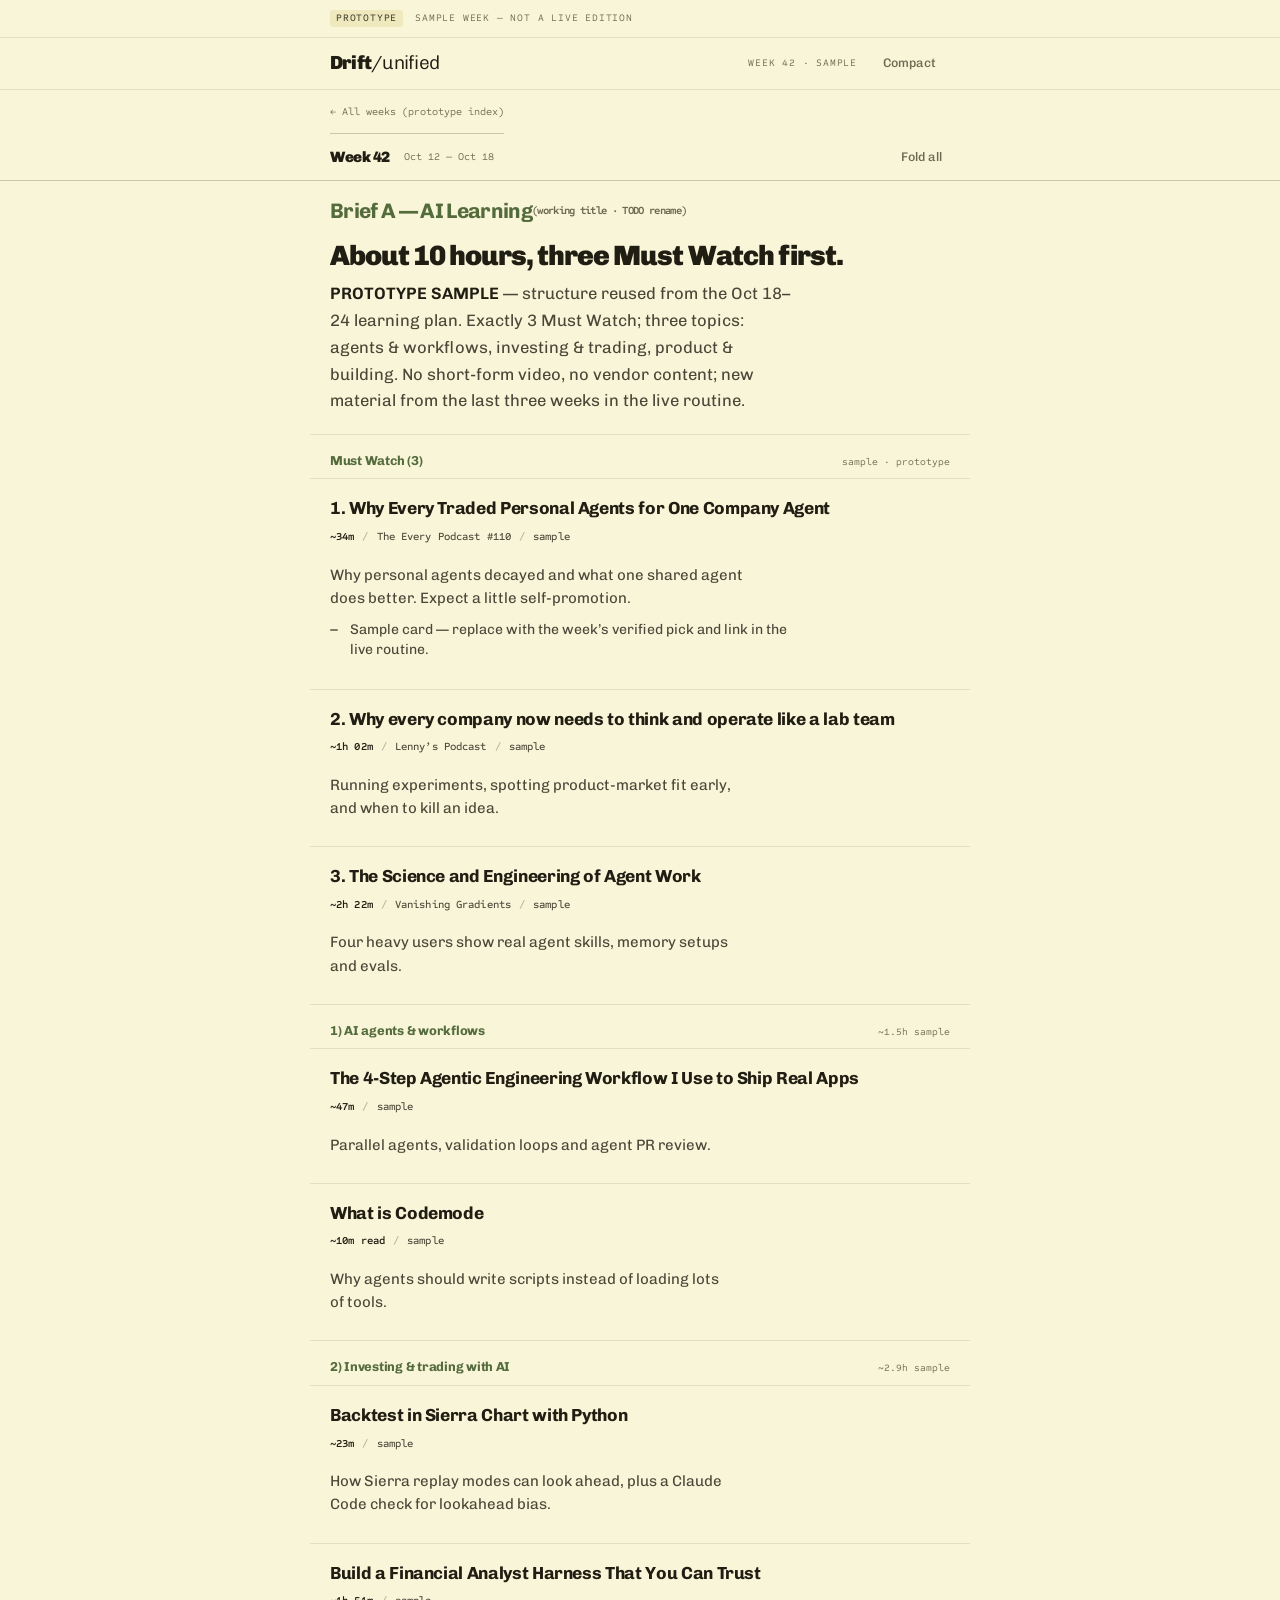
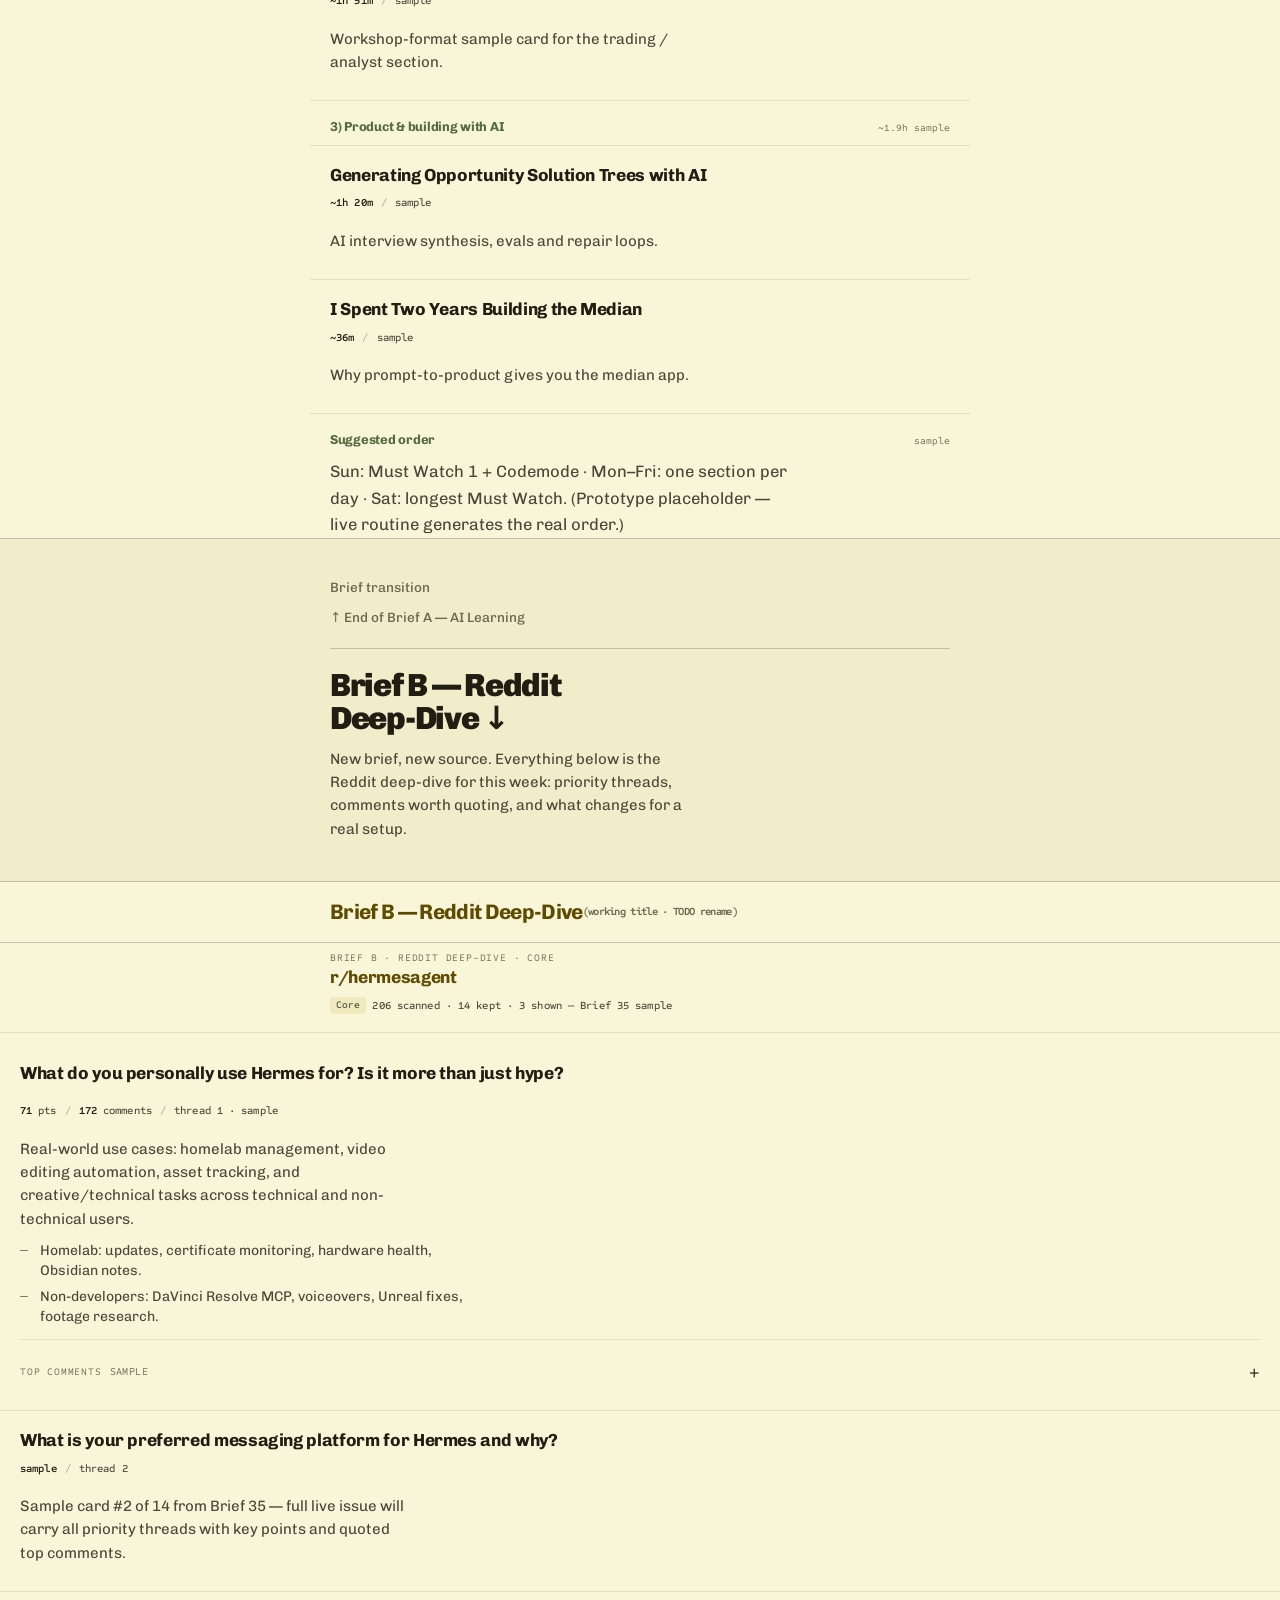
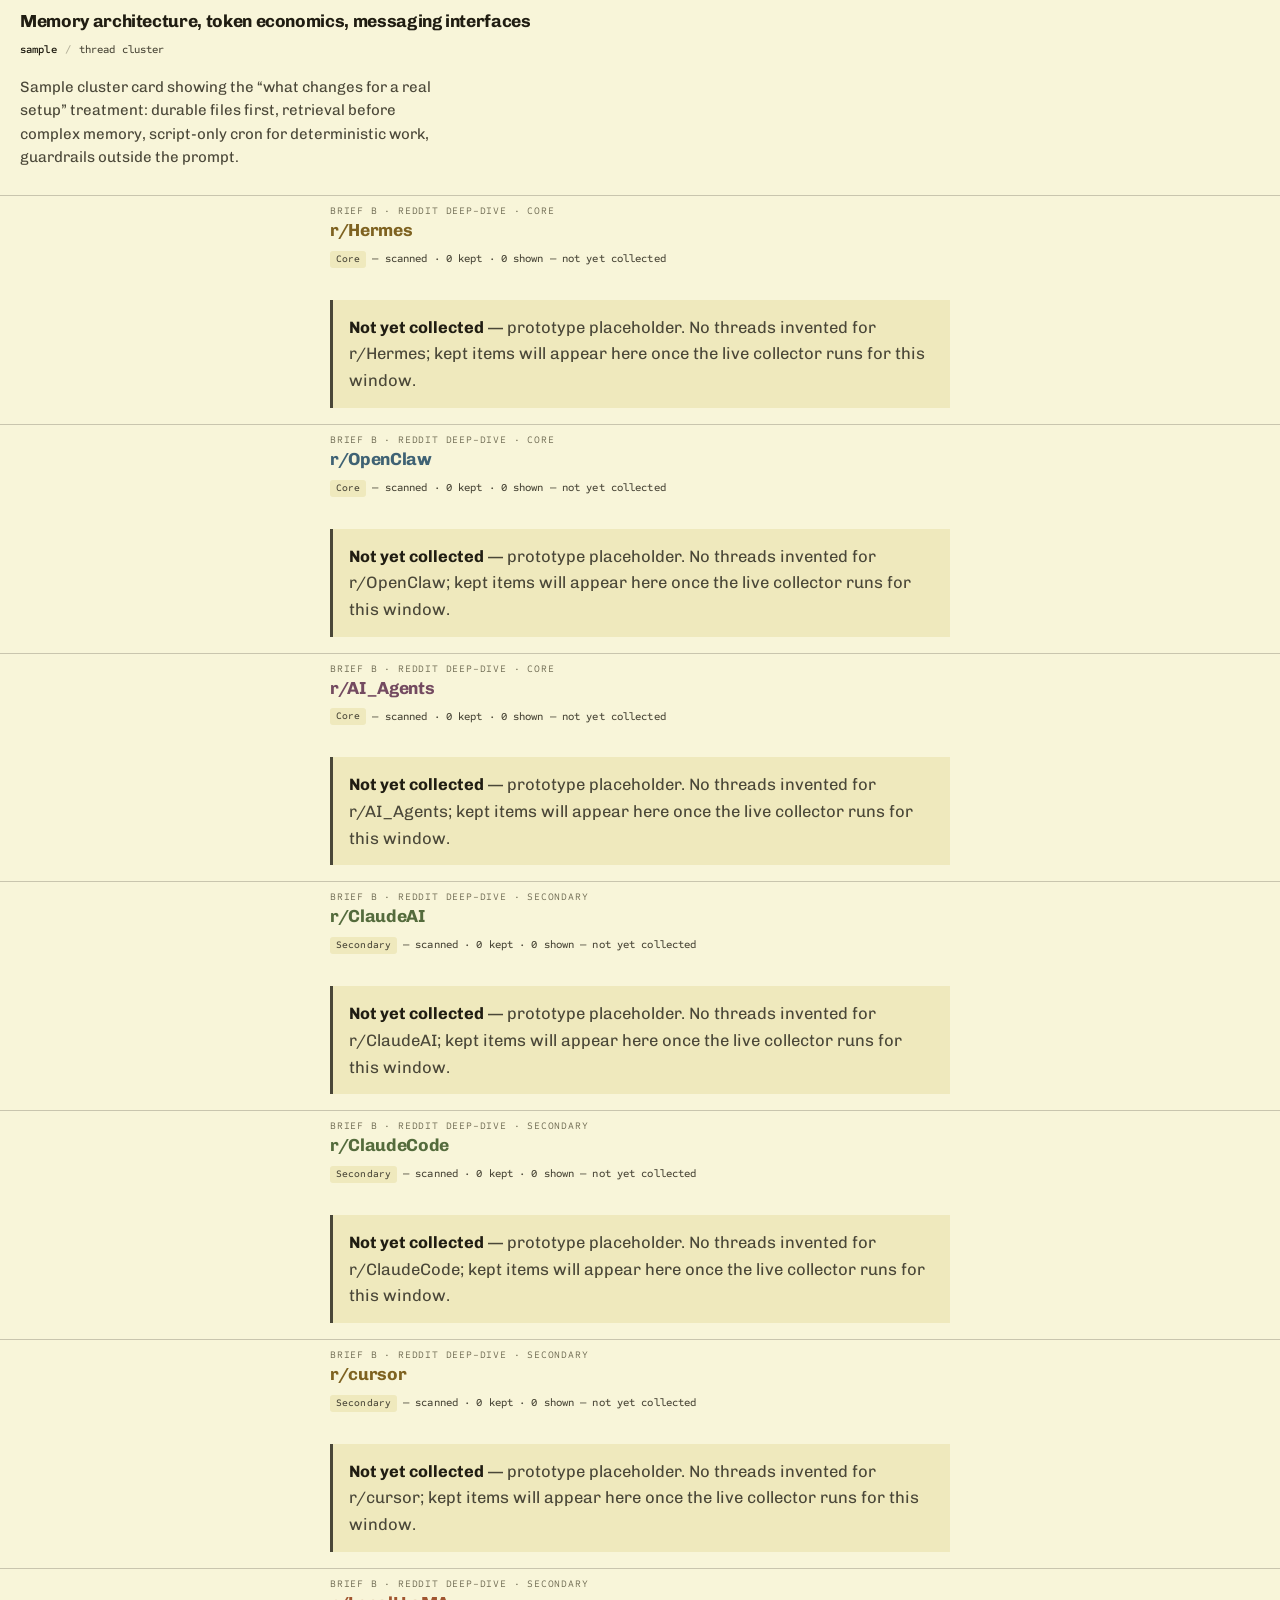
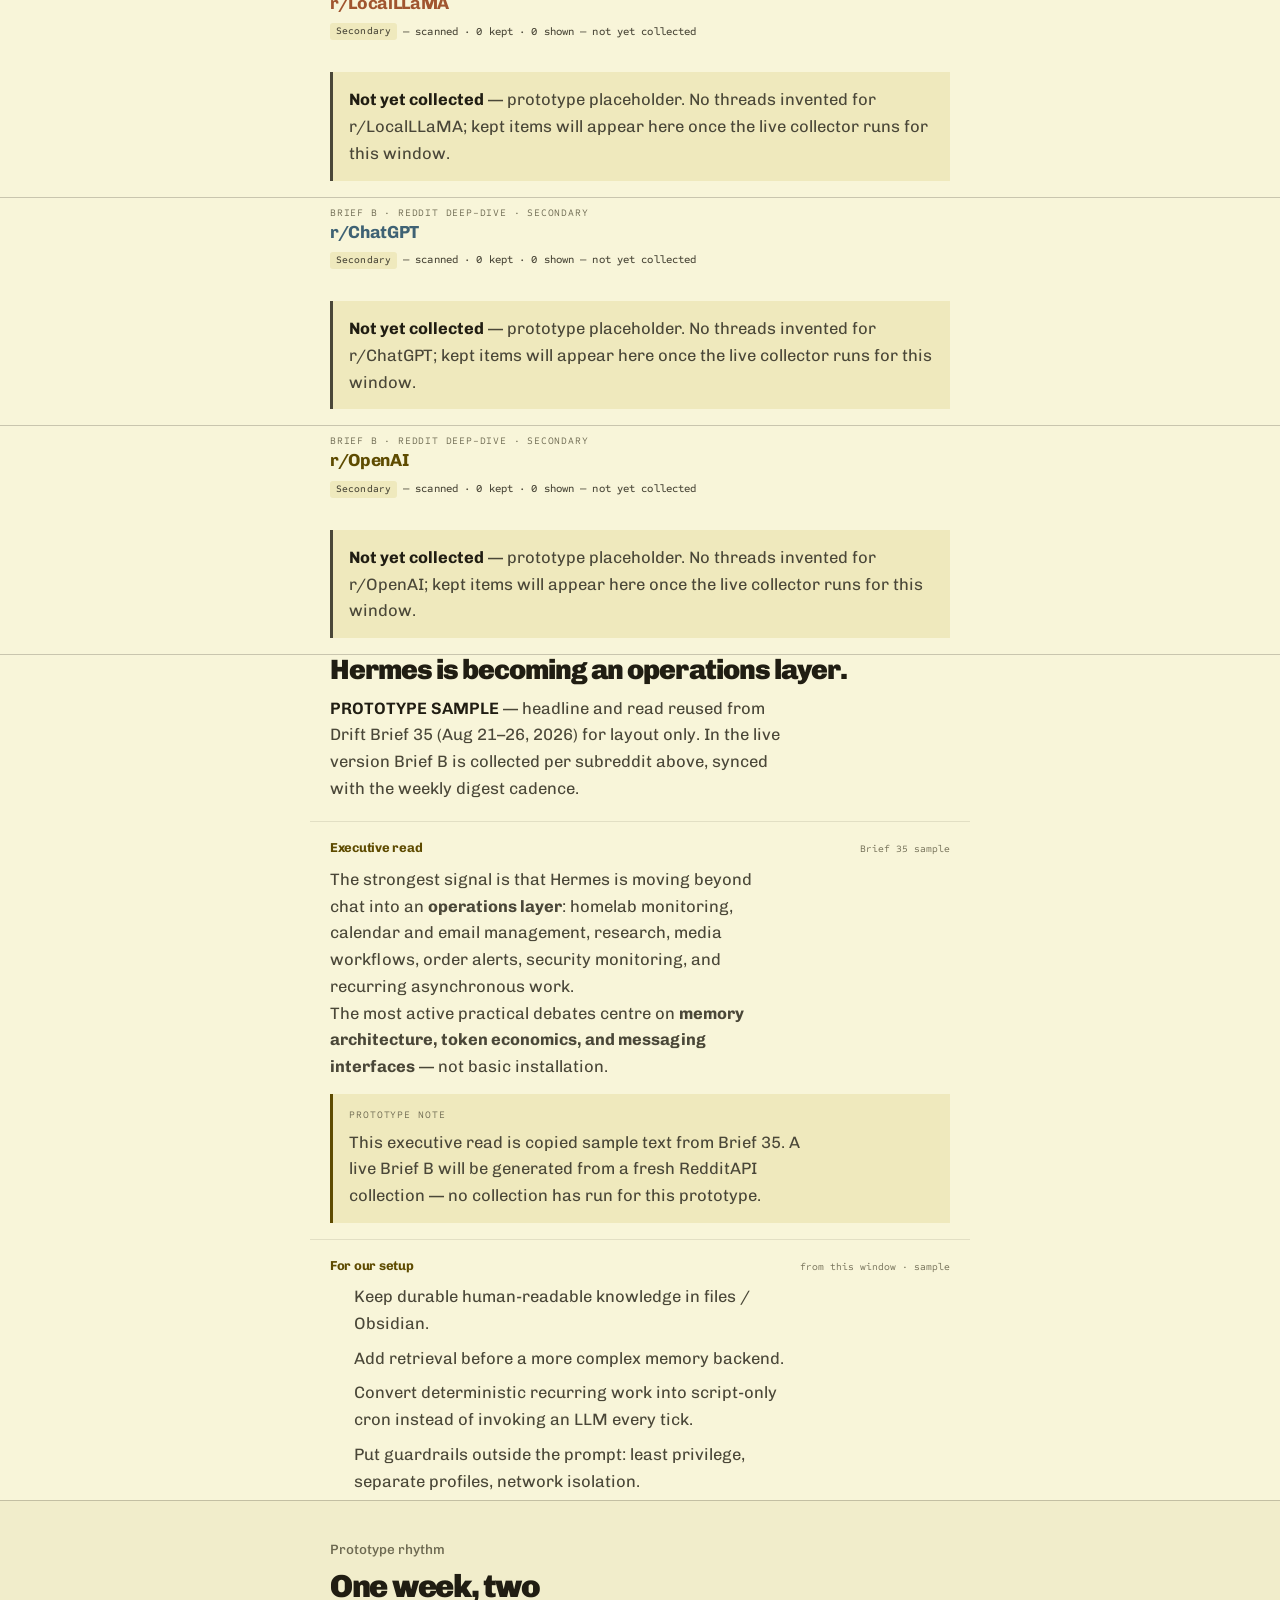
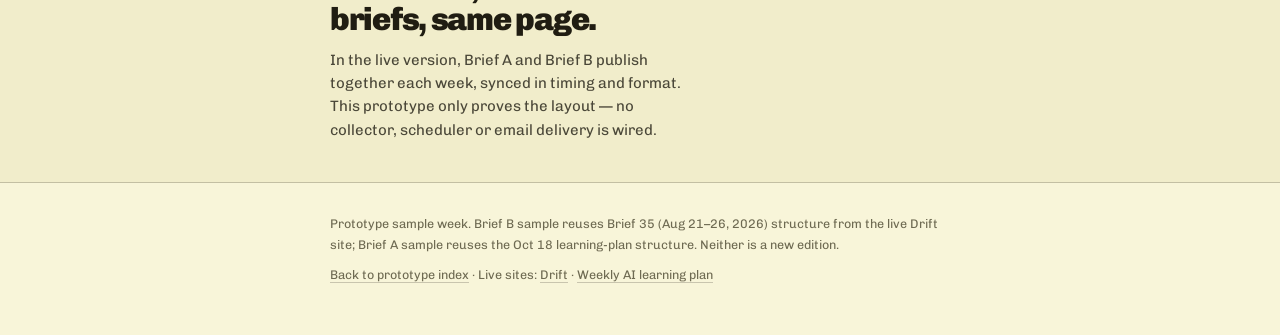
==== commit fd46ad0d: "Brief B: identical sticky title structure to Brief A; subreddit headers below brief titles" ====
--- a/weeks/2026-10-12.html
+++ b/weeks/2026-10-12.html
@@ -65,8 +65,11 @@
       </div>
     </div>
 
-<!-- Brief B: subreddit sections start directly after the divider intro above -->
-  <div id="reddit">
+<!-- Brief B: identical title structure to Brief A (.src > .srch > .srtoggle),
+     so its title is sticky at top:var(--top) and foldable exactly like Brief A. -->
+  <section class="src" id="reddit" data-fold="false" style="color:var(--h-hermes)">
+    <div class="srch"><div class="in"><h2><button class="srtoggle" aria-expanded="true">Brief B — Reddit Deep-Dive <span style="font-size:11px;font-family:var(--m);color:var(--mute)">(working title · TODO rename)</span></button></h2></div></div>
+    <div class="fold-wrap"><div>
     <section class="subsrc" id="sub-hermesagent" style="color:var(--h-hermes)">
       <header class="subsrc-h">
         <span class="subk">Brief B · Reddit Deep-Dive · Core</span>
@@ -173,7 +176,8 @@
           <ol class="ed"><li>Keep durable human-readable knowledge in files / Obsidian.</li><li>Add retrieval before a more complex memory backend.</li><li>Convert deterministic recurring work into script-only cron instead of invoking an LLM every tick.</li><li>Put guardrails outside the prompt: least privilege, separate profiles, network isolation.</li></ol>
         </div>
     </section>
-  </div>
+    </div></div>
+  </section>
   </section>
 
   <section class="brk-band"><div class="w"><div class="k">Prototype rhythm</div><h3>One week, two briefs, same page.</h3><p>In the live version, Brief A and Brief B publish together each week, synced in timing and format. This prototype only proves the layout — no collector, scheduler or email delivery is wired.</p></div></section>
--- a/style.css
+++ b/style.css
@@ -273,12 +273,13 @@
 .brief-divider .bd-start{display:block;font-weight:900;font-size:clamp(25px,7vw,32px);line-height:1.05;letter-spacing:-.04em;margin:10px 0 0;text-wrap:balance;max-width:16ch}
 .brief-divider p{margin:12px 0 0;font-size:15px;line-height:1.55;color:var(--ink-2);max-width:40ch}
 
-/* Brief B subreddit sections: original community-header (.srch/.srtoggle)
-   pattern at original scale, coloured only with original --h-* hues */
+/* Brief B subreddit sections: original thread-card heading scale
+   (.tcard h3: 17.5px/700) — one step BELOW the .srtoggle brief titles
+   (21px/700) — coloured only with original --h-* hues */
 .subsrc{border-top:1px solid var(--edge);margin:0;padding:0;scroll-margin-top:var(--top)}
 .subsrc-h{max-width:660px;margin:0 auto;padding:8px 20px}
 .subk{display:block;font-family:var(--m);font-size:10px;letter-spacing:.08em;text-transform:uppercase;color:var(--mute)}
-.subsrc-h h3{margin:0;font-weight:700;font-size:21px;letter-spacing:-.032em;color:currentColor;min-height:44px;display:flex;align-items:center}
+.subsrc-h h3{margin:0;font-weight:700;font-size:17.5px;line-height:1.35;letter-spacing:-.02em;color:currentColor}
 .subline{display:inline-flex;align-items:center;gap:6px;margin:8px 0 10px;font-family:var(--m);font-size:11px;font-weight:500;color:var(--ink-2);font-variant-numeric:tabular-nums;letter-spacing:.01em}
 .subtier{display:inline-flex;align-items:center;gap:3px;padding:1px 6px;background:var(--deep);border-radius:3px;color:var(--ink-2);font-weight:500;font-size:10px}
 .substat{font-variant-numeric:tabular-nums}
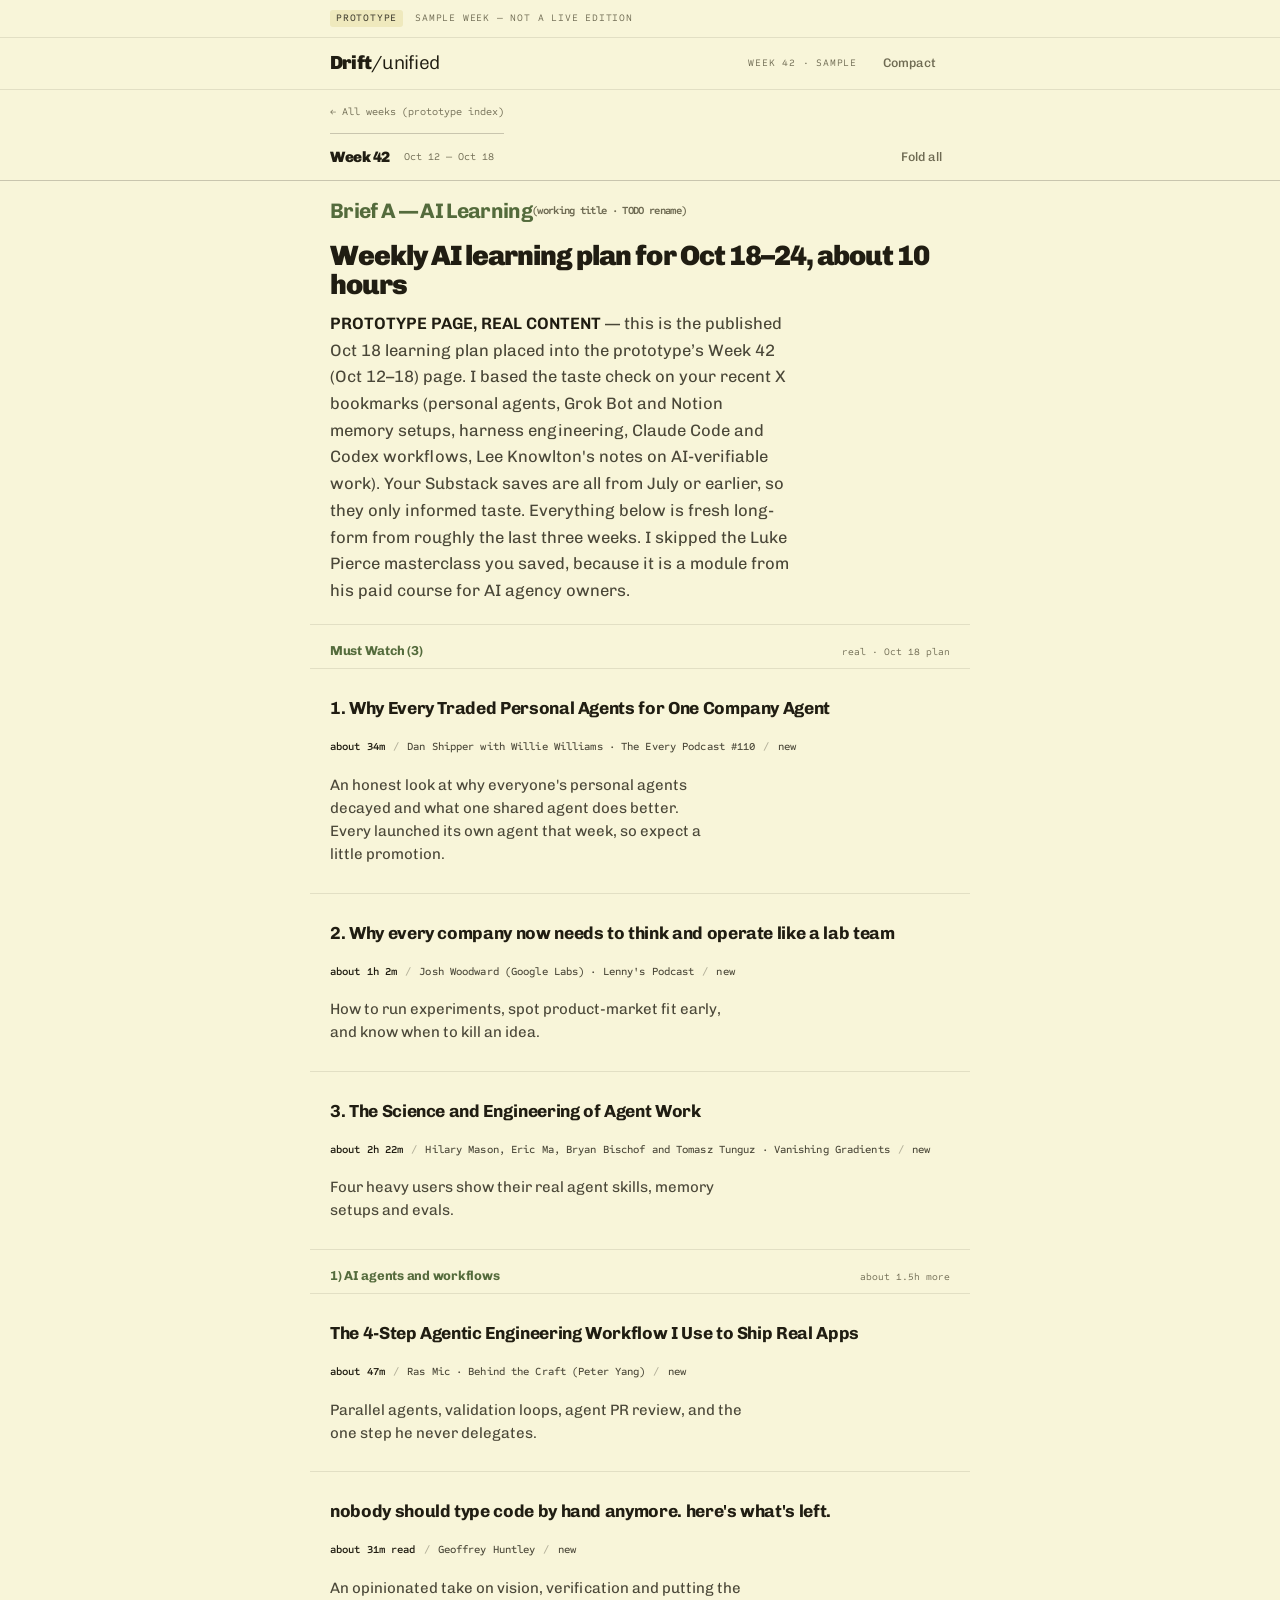
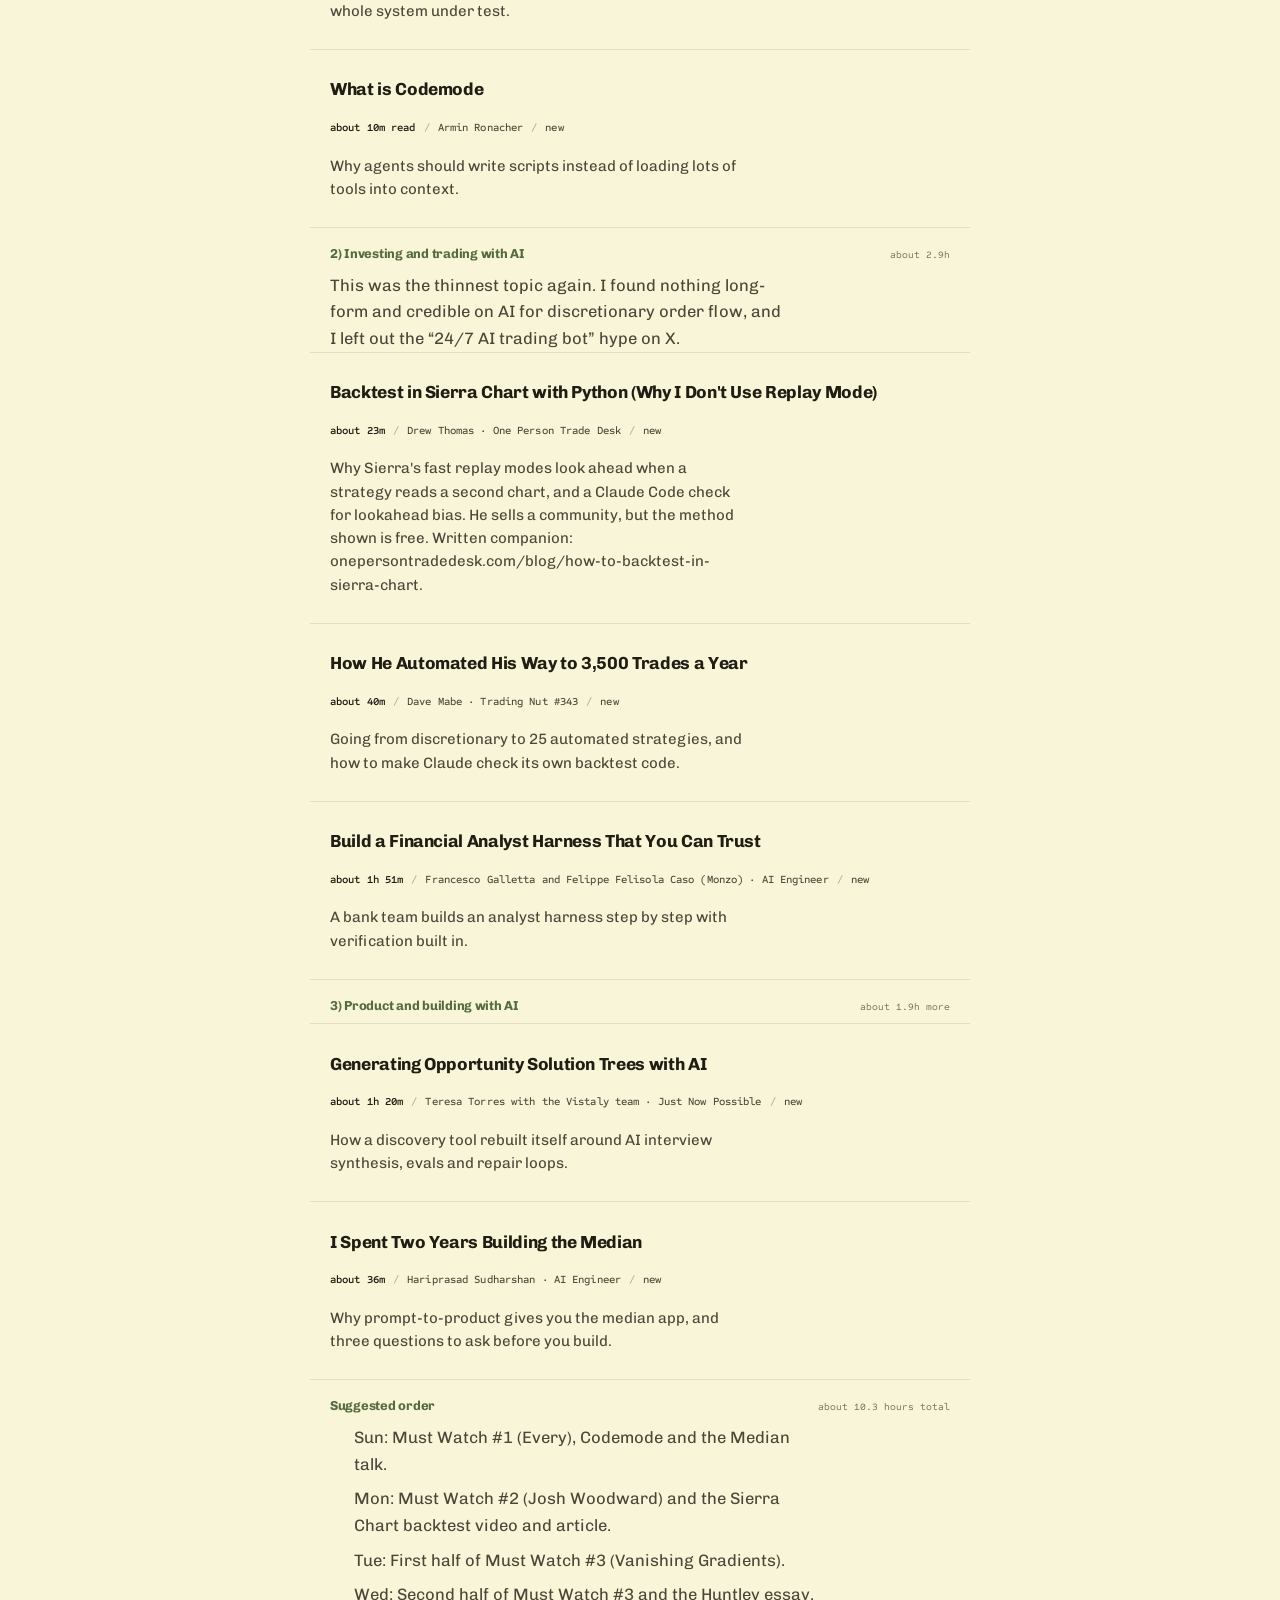
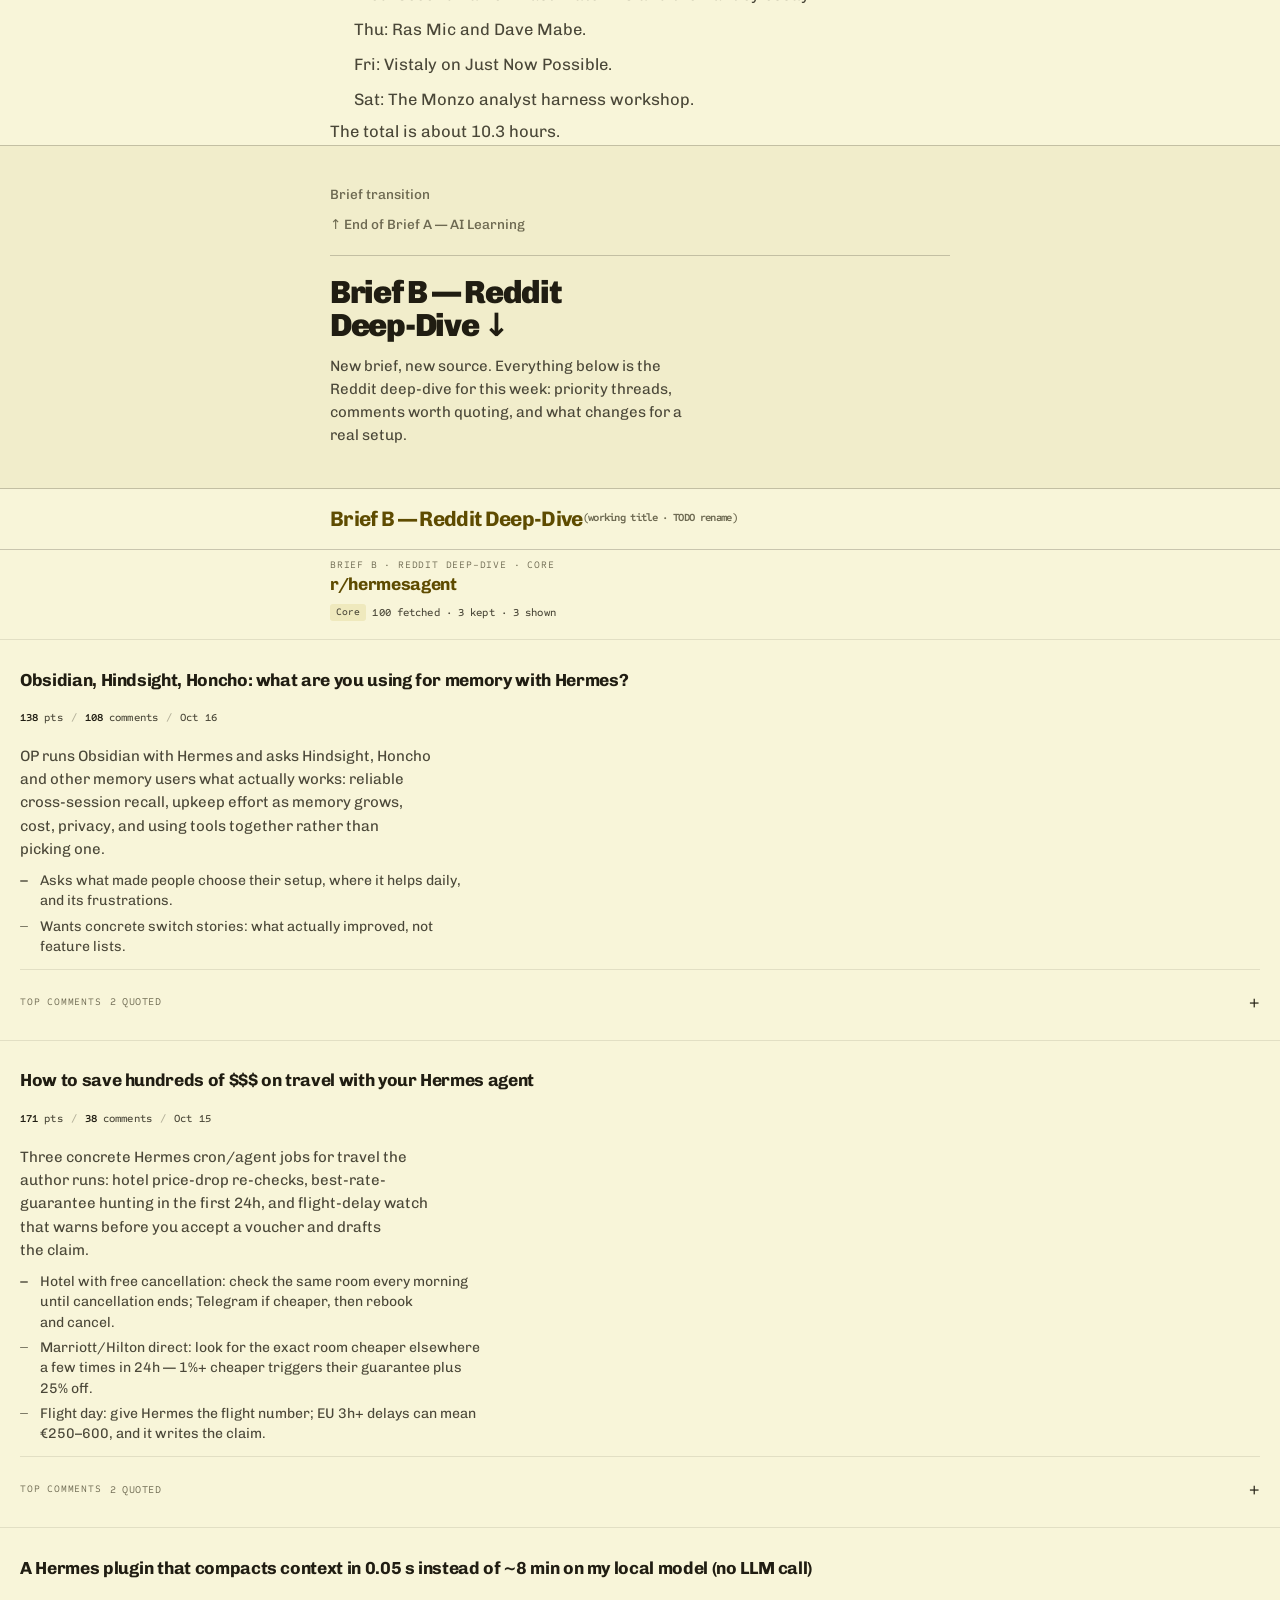
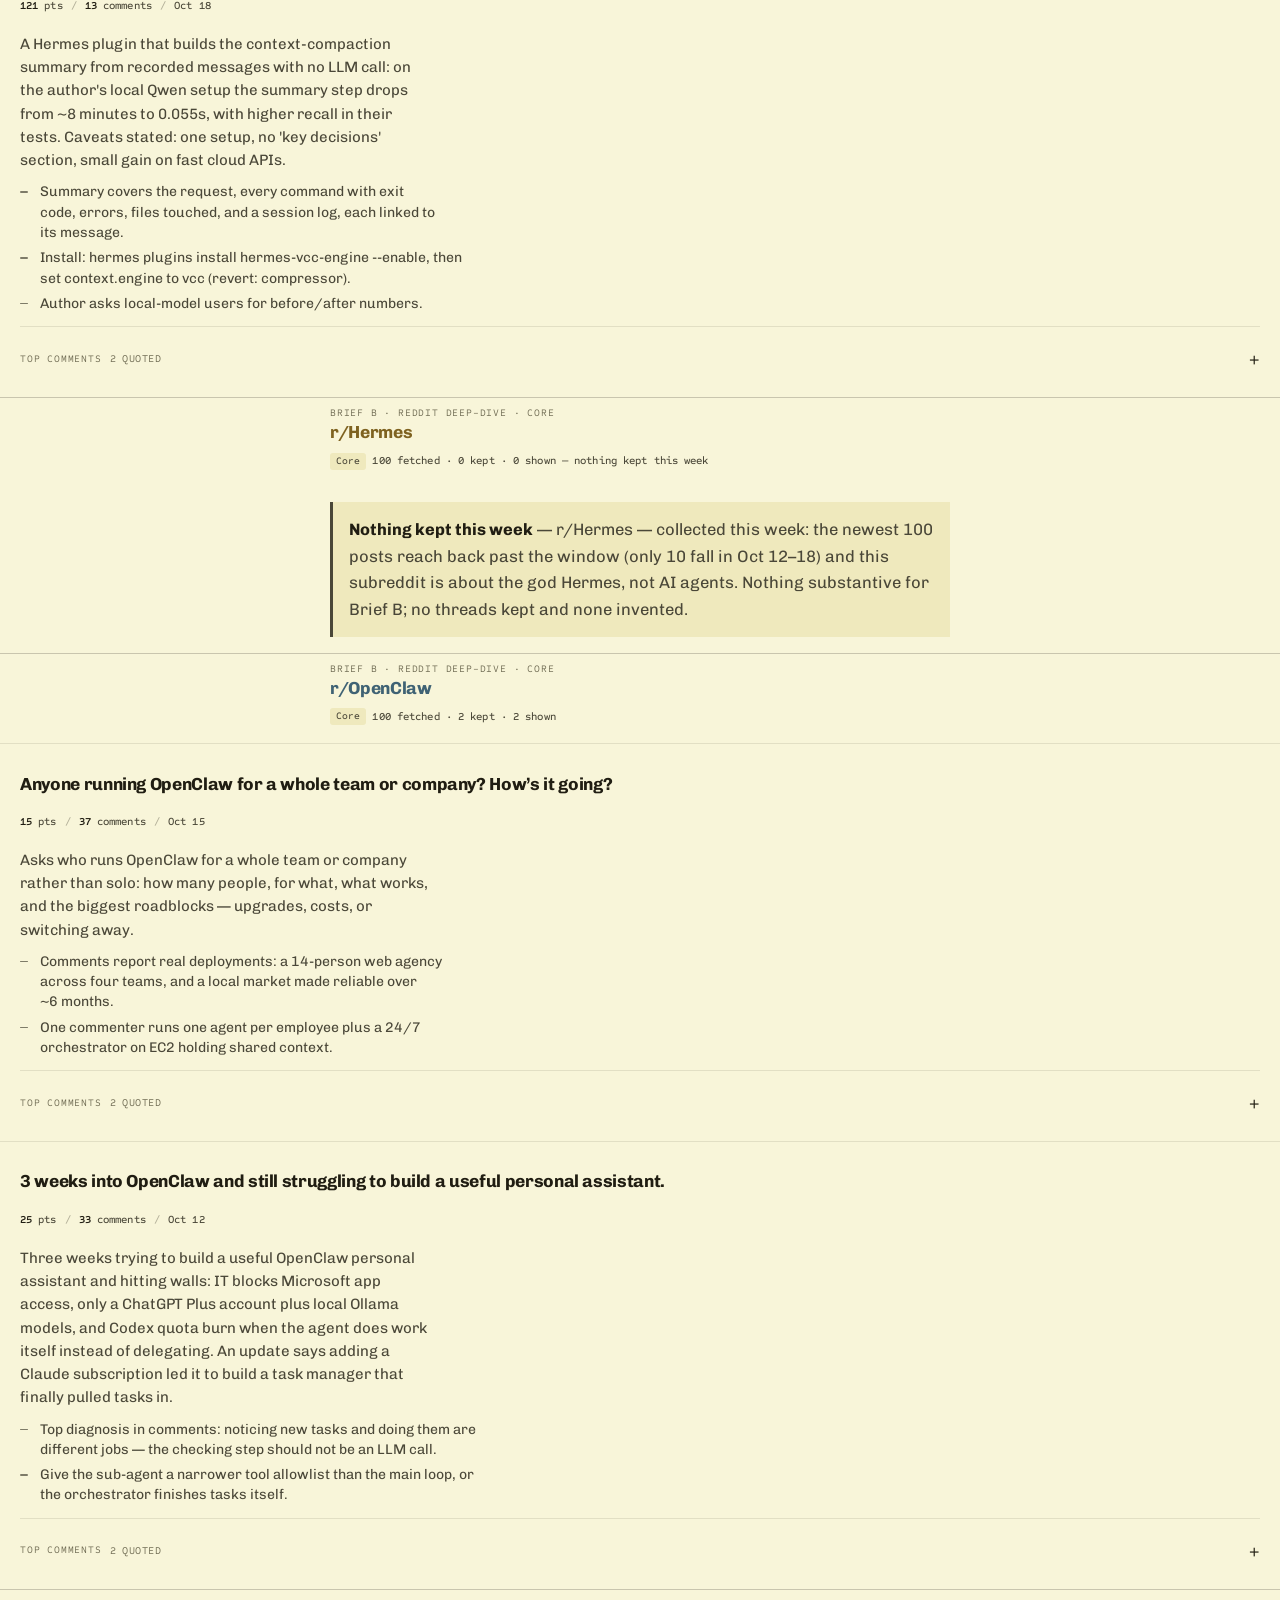
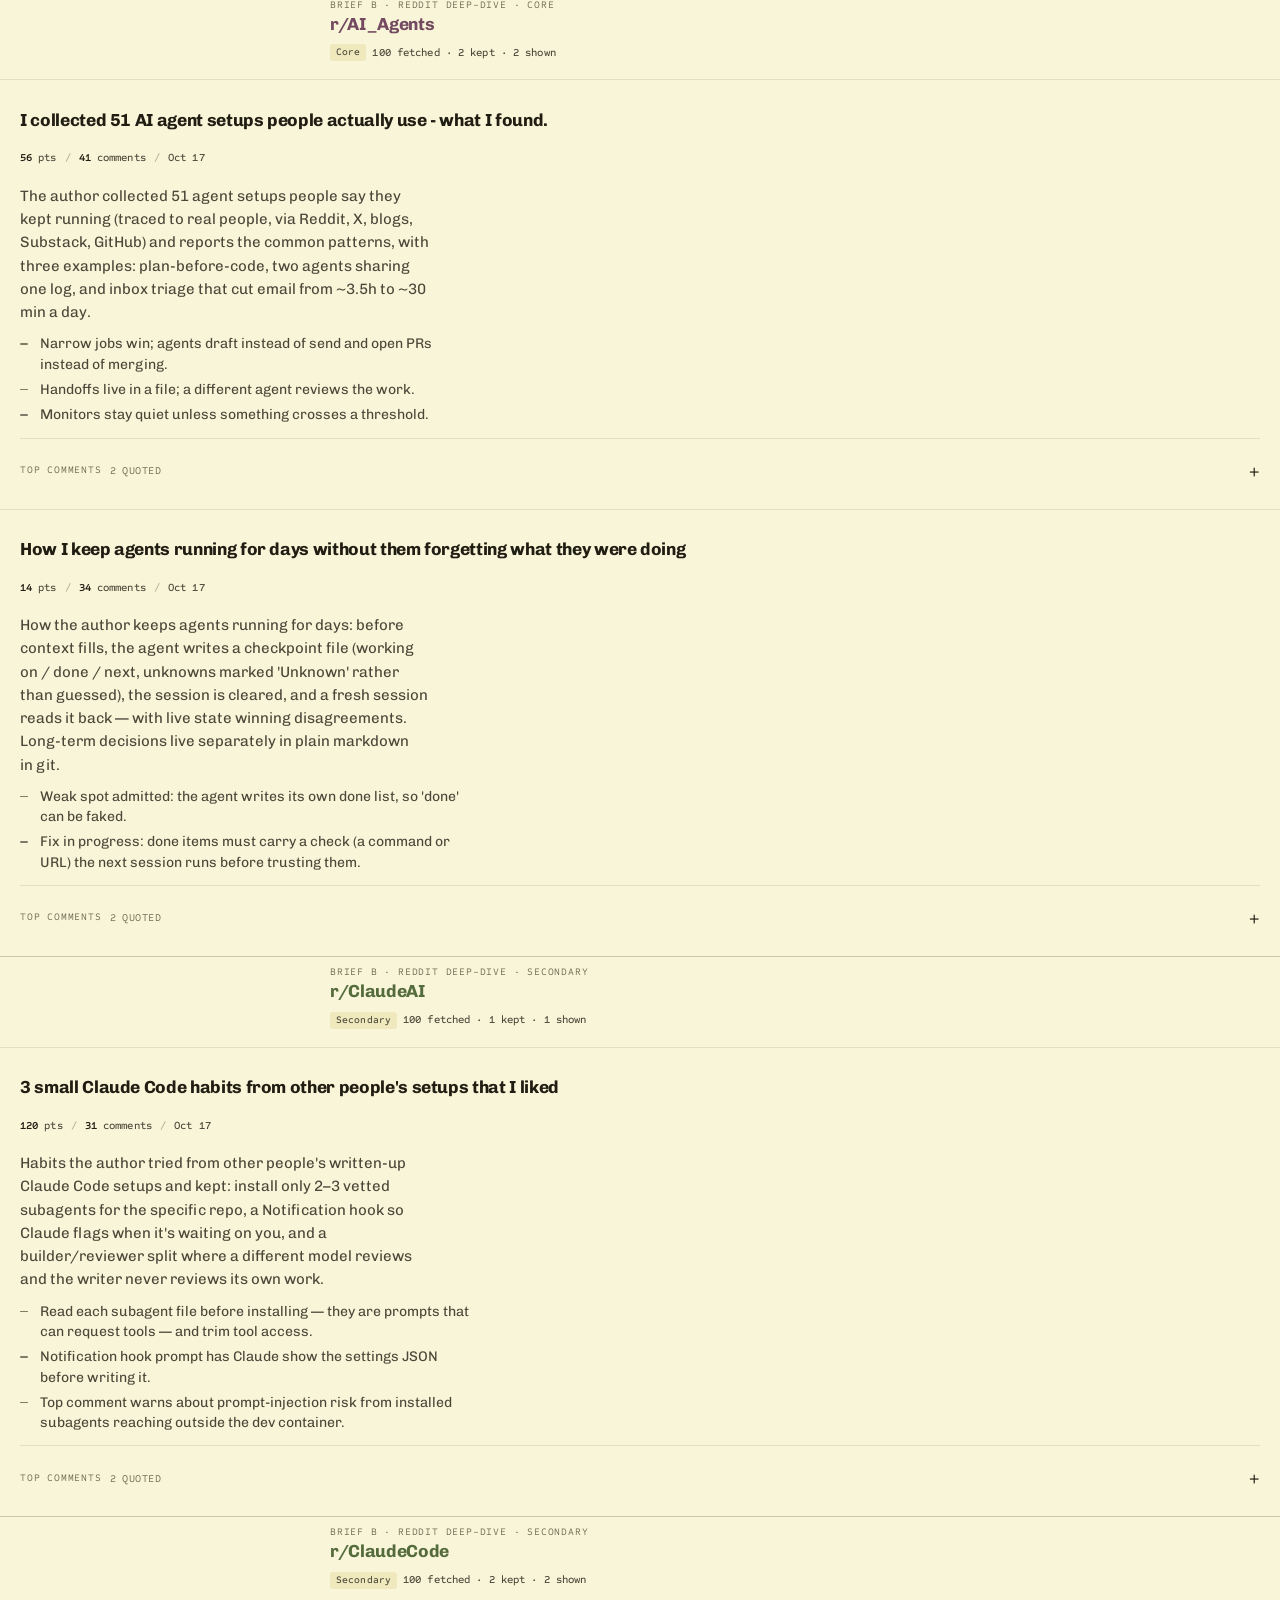
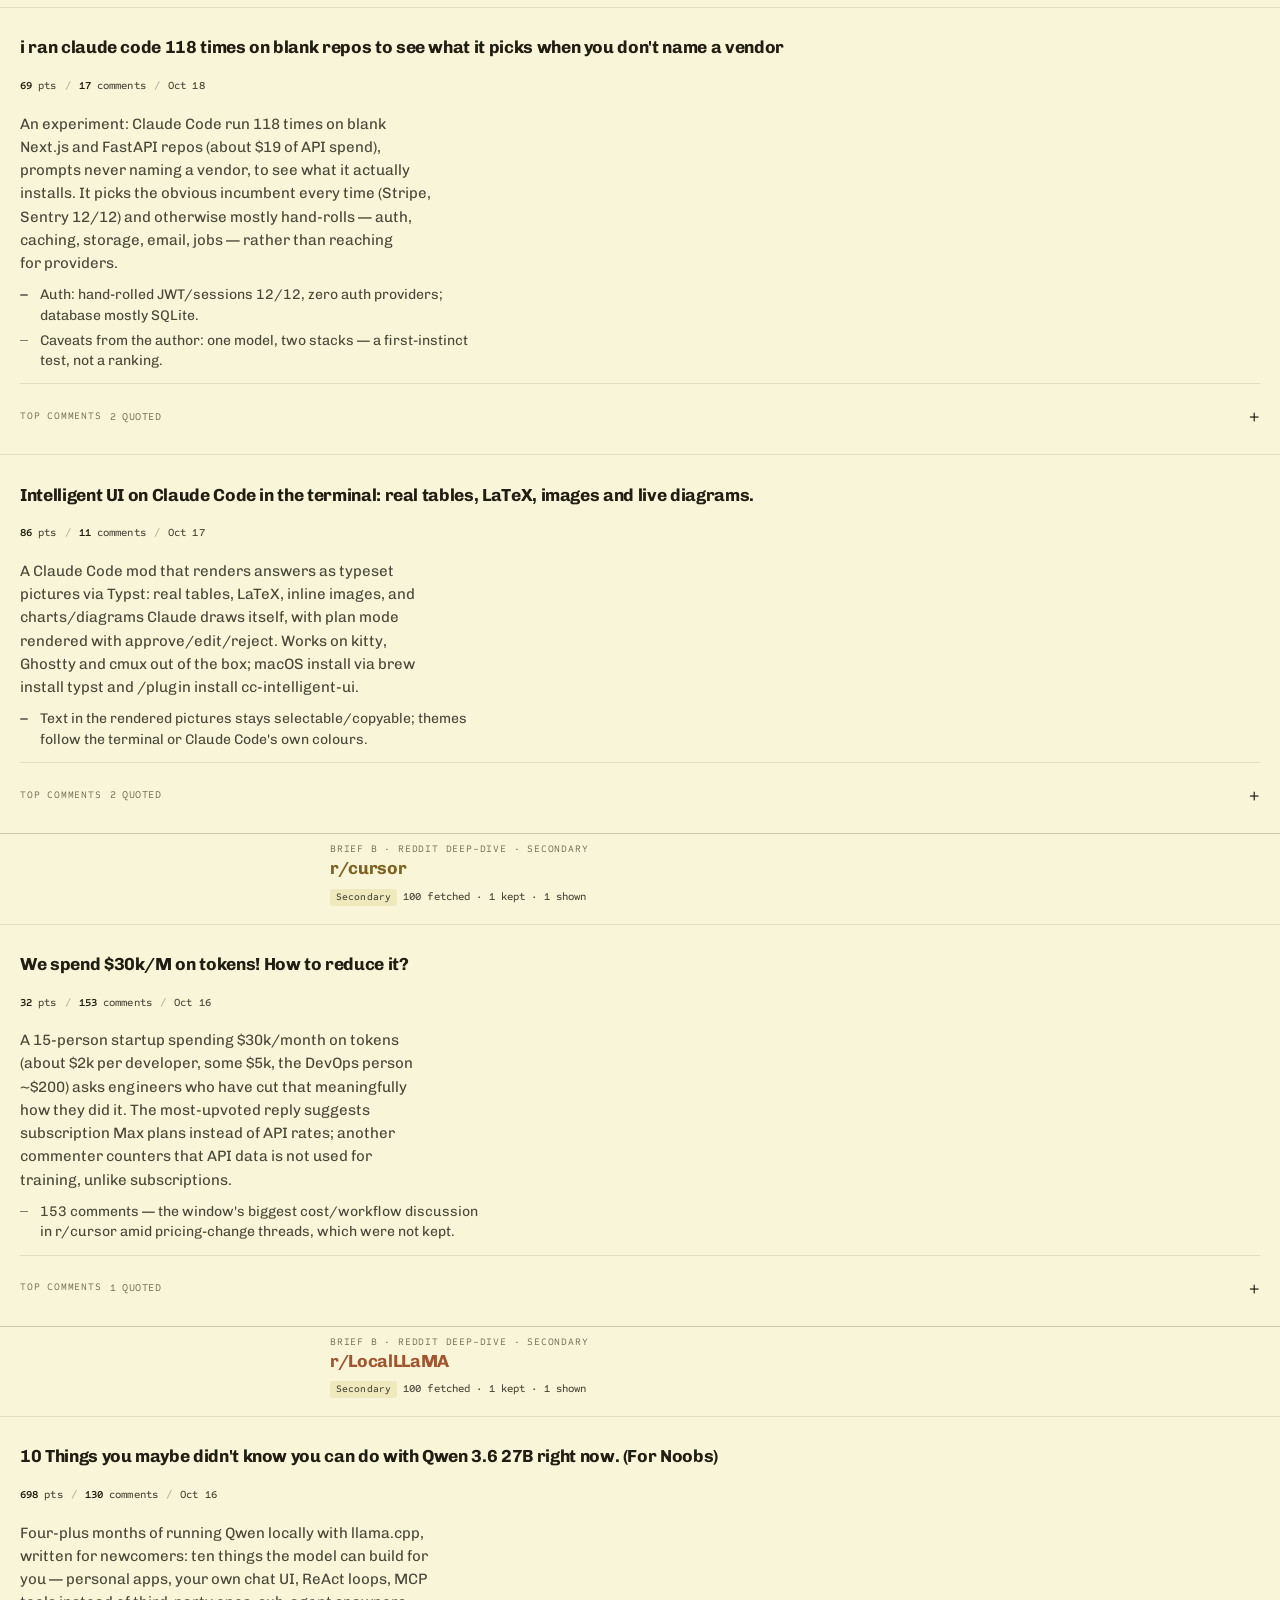
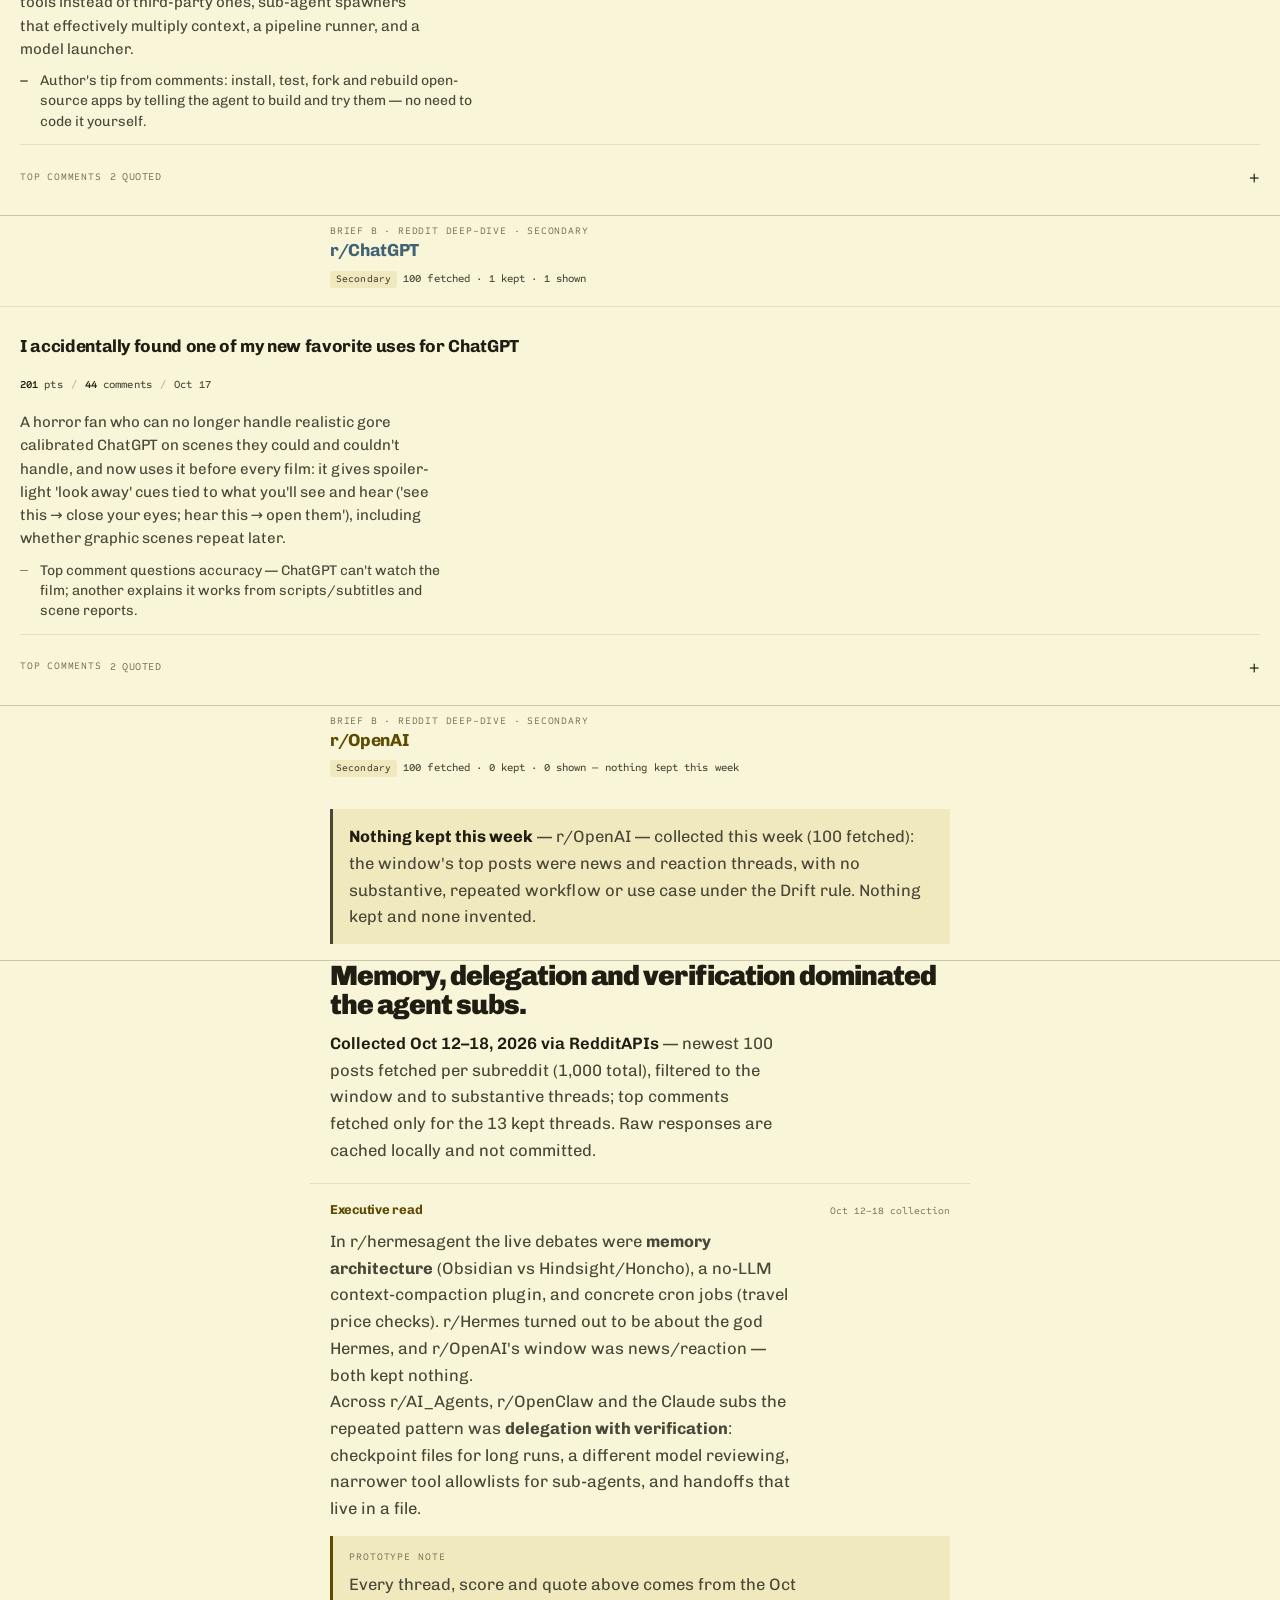
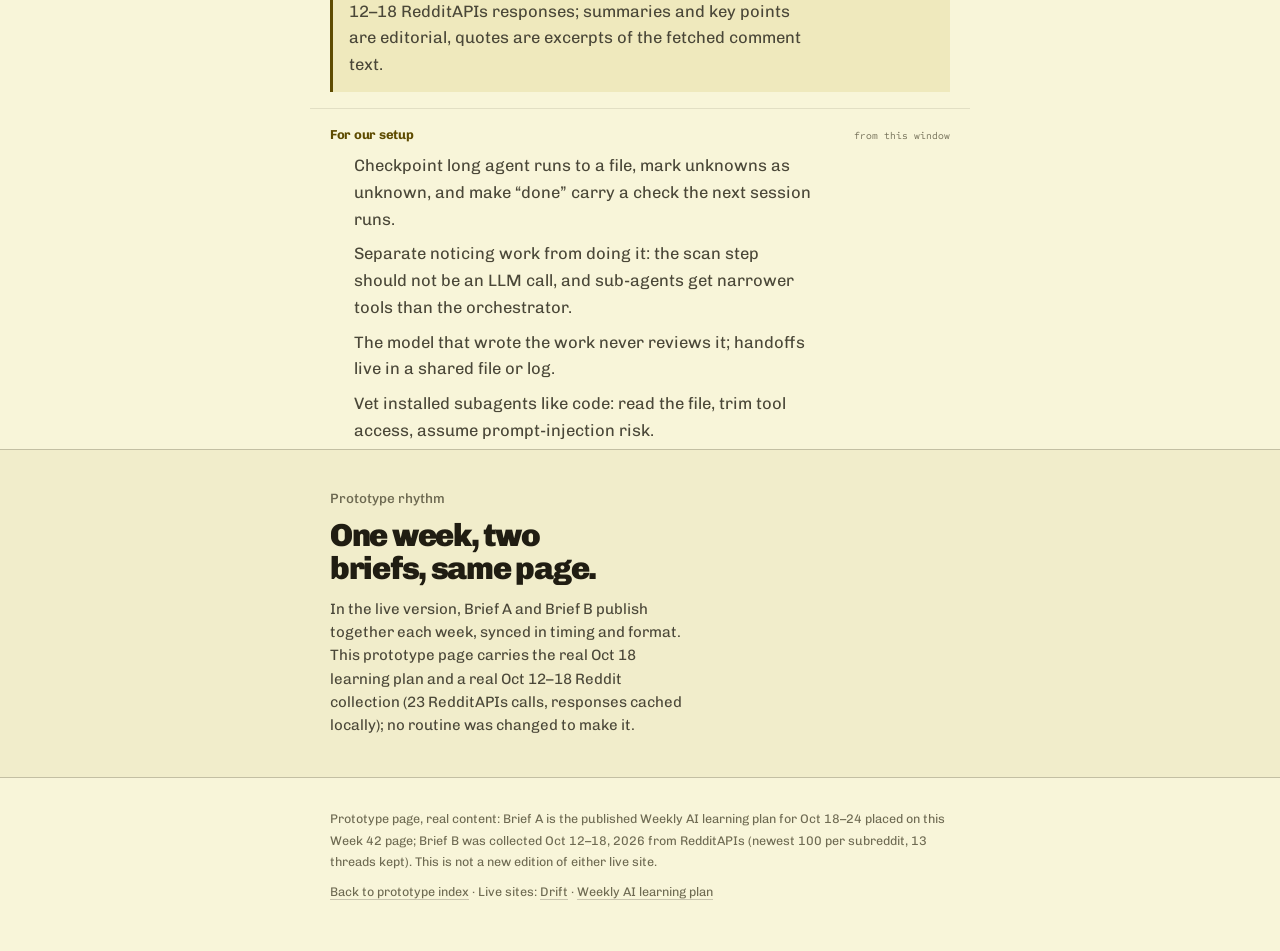
==== commit 0edb1e38: "Populate Week 42 with real Oct 18 learning plan and Oct 12-18 Reddit collection" ====
--- a/weeks/2026-10-12.html
+++ b/weeks/2026-10-12.html
@@ -27,30 +27,14 @@
     <section class="src" id="learning" data-fold="false" style="color:var(--h-claudeai)">
       <div class="srch"><div class="in"><h2><button class="srtoggle" aria-expanded="true">Brief A — AI Learning <span style="font-size:11px;font-family:var(--m);color:var(--mute)">(working title · TODO rename)</span></button></h2></div></div>
       <div class="fold-wrap"><div>
-        <div class="sum hed"><h3 class="issuehed">About 10 hours, three Must Watch first.</h3><p><b>PROTOTYPE SAMPLE</b> — structure reused from the Oct 18–24 learning plan. Exactly 3 Must Watch; three topics: agents &amp; workflows, investing &amp; trading, product &amp; building. No short-form video, no vendor content; new material from the last three weeks in the live routine.</p></div>
 
-        <div class="grp"><div class="grph"><span>Must Watch (3)</span><span>sample · prototype</span></div>
-          <div class="tcard"><h3>1. Why Every Traded Personal Agents for One Company Agent</h3><span class="badge"><b>~34m</b><i>/</i> The Every Podcast #110 <i>/</i> sample</span><p class="summary">Why personal agents decayed and what one shared agent does better. Expect a little self-promotion.</p><ul class="kp"><li>Sample card — replace with the week’s verified pick and link in the live routine.</li></ul></div>
-          <div class="tcard"><h3>2. Why every company now needs to think and operate like a lab team</h3><span class="badge"><b>~1h 02m</b><i>/</i> Lenny’s Podcast <i>/</i> sample</span><p class="summary">Running experiments, spotting product-market fit early, and when to kill an idea.</p></div>
-          <div class="tcard"><h3>3. The Science and Engineering of Agent Work</h3><span class="badge"><b>~2h 22m</b><i>/</i> Vanishing Gradients <i>/</i> sample</span><p class="summary">Four heavy users show real agent skills, memory setups and evals.</p></div>
-        </div>
-
-        <div class="grp"><div class="grph"><span>1) AI agents &amp; workflows</span><span>~1.5h sample</span></div>
-          <div class="tcard"><h3>The 4-Step Agentic Engineering Workflow I Use to Ship Real Apps</h3><span class="badge"><b>~47m</b><i>/</i> sample</span><p class="summary">Parallel agents, validation loops and agent PR review.</p></div>
-          <div class="tcard"><h3>What is Codemode</h3><span class="badge"><b>~10m read</b><i>/</i> sample</span><p class="summary">Why agents should write scripts instead of loading lots of tools.</p></div>
-        </div>
-
-        <div class="grp"><div class="grph"><span>2) Investing &amp; trading with AI</span><span>~2.9h sample</span></div>
-          <div class="tcard"><h3>Backtest in Sierra Chart with Python</h3><span class="badge"><b>~23m</b><i>/</i> sample</span><p class="summary">How Sierra replay modes can look ahead, plus a Claude Code check for lookahead bias.</p></div>
-          <div class="tcard"><h3>Build a Financial Analyst Harness That You Can Trust</h3><span class="badge"><b>~1h 51m</b><i>/</i> sample</span><p class="summary">Workshop-format sample card for the trading / analyst section.</p></div>
-        </div>
-
-        <div class="grp"><div class="grph"><span>3) Product &amp; building with AI</span><span>~1.9h sample</span></div>
-          <div class="tcard"><h3>Generating Opportunity Solution Trees with AI</h3><span class="badge"><b>~1h 20m</b><i>/</i> sample</span><p class="summary">AI interview synthesis, evals and repair loops.</p></div>
-          <div class="tcard"><h3>I Spent Two Years Building the Median</h3><span class="badge"><b>~36m</b><i>/</i> sample</span><p class="summary">Why prompt-to-product gives you the median app.</p></div>
-        </div>
-
-        <div class="grp"><div class="grph"><span>Suggested order</span><span>sample</span></div><p style="padding:0 20px">Sun: Must Watch 1 + Codemode · Mon–Fri: one section per day · Sat: longest Must Watch. (Prototype placeholder — live routine generates the real order.)</p></div>
+        <div class="sum hed"><h3 class="issuehed">Weekly AI learning plan for Oct 18–24, about 10 hours</h3><p><b>PROTOTYPE PAGE, REAL CONTENT</b> — this is the published Oct 18 learning plan placed into the prototype’s Week 42 (Oct 12–18) page. I based the taste check on your recent X bookmarks (personal agents, Grok Bot and Notion memory setups, harness engineering, Claude Code and Codex workflows, Lee Knowlton's notes on AI-verifiable work). Your Substack saves are all from July or earlier, so they only informed taste. Everything below is fresh long-form from roughly the last three weeks. I skipped the Luke Pierce masterclass you saved, because it is a module from his paid course for AI agency owners.</p></div>
+        <div class="grp"><div class="grph"><span>Must Watch (3)</span><span>real · Oct 18 plan</span></div><div class="tcard"><h3><a href="https://www.youtube.com/watch?v=_pcy1_jU27k" target="_blank" rel="noopener">1. Why Every Traded Personal Agents for One Company Agent</a></h3><span class="badge"><b>about 34m</b><i>/</i>Dan Shipper with Willie Williams · The Every Podcast #110<i>/</i>new</span><p class="summary">An honest look at why everyone&#x27;s personal agents decayed and what one shared agent does better. Every launched its own agent that week, so expect a little promotion.</p></div><div class="tcard"><h3><a href="https://www.lennysnewsletter.com/p/why-every-company-now-needs-to-think" target="_blank" rel="noopener">2. Why every company now needs to think and operate like a lab team</a></h3><span class="badge"><b>about 1h 2m</b><i>/</i>Josh Woodward (Google Labs) · Lenny's Podcast<i>/</i>new</span><p class="summary">How to run experiments, spot product-market fit early, and know when to kill an idea.</p></div><div class="tcard"><h3><a href="https://hugobowne.substack.com/p/the-science-and-engineering-of-agent" target="_blank" rel="noopener">3. The Science and Engineering of Agent Work</a></h3><span class="badge"><b>about 2h 22m</b><i>/</i>Hilary Mason, Eric Ma, Bryan Bischof and Tomasz Tunguz · Vanishing Gradients<i>/</i>new</span><p class="summary">Four heavy users show their real agent skills, memory setups and evals.</p></div></div>
+        <div class="grp"><div class="grph"><span>1) AI agents and workflows</span><span>about 1.5h more</span></div><div class="tcard"><h3><a href="https://www.youtube.com/watch?v=8rEAkEvhhcQ" target="_blank" rel="noopener">The 4-Step Agentic Engineering Workflow I Use to Ship Real Apps</a></h3><span class="badge"><b>about 47m</b><i>/</i>Ras Mic · Behind the Craft (Peter Yang)<i>/</i>new</span><p class="summary">Parallel agents, validation loops, agent PR review, and the one step he never delegates.</p></div><div class="tcard"><h3><a href="https://ghuntley.com/agency/" target="_blank" rel="noopener">nobody should type code by hand anymore. here&#x27;s what&#x27;s left.</a></h3><span class="badge"><b>about 31m read</b><i>/</i>Geoffrey Huntley<i>/</i>new</span><p class="summary">An opinionated take on vision, verification and putting the whole system under test.</p></div><div class="tcard"><h3><a href="https://lucumr.pocoo.org/2026/10/6/codemode/" target="_blank" rel="noopener">What is Codemode</a></h3><span class="badge"><b>about 10m read</b><i>/</i>Armin Ronacher<i>/</i>new</span><p class="summary">Why agents should write scripts instead of loading lots of tools into context.</p></div></div>
+        <div class="grp"><div class="grph"><span>2) Investing and trading with AI</span><span>about 2.9h</span></div><p style="padding:0 20px">This was the thinnest topic again. I found nothing long-form and credible on AI for discretionary order flow, and I left out the “24/7 AI trading bot” hype on X.</p><div class="tcard"><h3><a href="https://www.youtube.com/watch?v=ZPsoSZpaeNg" target="_blank" rel="noopener">Backtest in Sierra Chart with Python (Why I Don&#x27;t Use Replay Mode)</a></h3><span class="badge"><b>about 23m</b><i>/</i>Drew Thomas · One Person Trade Desk<i>/</i>new</span><p class="summary">Why Sierra&#x27;s fast replay modes look ahead when a strategy reads a second chart, and a Claude Code check for lookahead bias. He sells a community, but the method shown is free. Written companion: onepersontradedesk.com/blog/how-to-backtest-in-sierra-chart.</p></div><div class="tcard"><h3><a href="https://tradingnut.com/dave-mabe/" target="_blank" rel="noopener">How He Automated His Way to 3,500 Trades a Year</a></h3><span class="badge"><b>about 40m</b><i>/</i>Dave Mabe · Trading Nut #343<i>/</i>new</span><p class="summary">Going from discretionary to 25 automated strategies, and how to make Claude check its own backtest code.</p></div><div class="tcard"><h3><a href="https://www.youtube.com/watch?v=e9-br9hveRI" target="_blank" rel="noopener">Build a Financial Analyst Harness That You Can Trust</a></h3><span class="badge"><b>about 1h 51m</b><i>/</i>Francesco Galletta and Felippe Felisola Caso (Monzo) · AI Engineer<i>/</i>new</span><p class="summary">A bank team builds an analyst harness step by step with verification built in.</p></div></div>
+        <div class="grp"><div class="grph"><span>3) Product and building with AI</span><span>about 1.9h more</span></div><div class="tcard"><h3><a href="https://www.producttalk.org/generating-opportunity-solution-trees-with-ai-how-vistaly-rebuilt-its-product-around-interview-synthesis-evals-and-repair-loops/" target="_blank" rel="noopener">Generating Opportunity Solution Trees with AI</a></h3><span class="badge"><b>about 1h 20m</b><i>/</i>Teresa Torres with the Vistaly team · Just Now Possible<i>/</i>new</span><p class="summary">How a discovery tool rebuilt itself around AI interview synthesis, evals and repair loops.</p></div><div class="tcard"><h3><a href="https://www.youtube.com/watch?v=0JZy5AuuQzc" target="_blank" rel="noopener">I Spent Two Years Building the Median</a></h3><span class="badge"><b>about 36m</b><i>/</i>Hariprasad Sudharshan · AI Engineer<i>/</i>new</span><p class="summary">Why prompt-to-product gives you the median app, and three questions to ask before you build.</p></div></div>
+        <div class="grp"><div class="grph"><span>Suggested order</span><span>about 10.3 hours total</span></div><ol class="ed"><li>Sun: Must Watch #1 (Every), Codemode and the Median talk.</li><li>Mon: Must Watch #2 (Josh Woodward) and the Sierra Chart backtest video and article.</li><li>Tue: First half of Must Watch #3 (Vanishing Gradients).</li><li>Wed: Second half of Must Watch #3 and the Huntley essay.</li><li>Thu: Ras Mic and Dave Mabe.</li><li>Fri: Vistaly on Just Now Possible.</li><li>Sat: The Monzo analyst harness workshop.</li></ol><p style="padding:0 20px">The total is about 10.3 hours.</p></div>
+      
       </div></div>
     </section>
 
@@ -74,115 +58,106 @@
       <header class="subsrc-h">
         <span class="subk">Brief B · Reddit Deep-Dive · Core</span>
         <h3>r/hermesagent</h3>
-        <span class="subline"><span class="subtier">Core</span><span class="substat">206 scanned · 14 kept · 3 shown — Brief 35 sample</span></span>
+        <span class="subline"><span class="subtier">Core</span><span class="substat">100 fetched · 3 kept · 3 shown</span></span>
       </header>
-<div class="tcard"><h3><a href="https://www.reddit.com/r/hermesagent/comments/1vvarg5/what_do_you_personally_use_hermes_for_is_it_more" target="_blank" rel="noopener">What do you personally use Hermes for? Is it more than just hype?</a></h3><span class="badge"><b>71</b> pts<i>/</i><b>172</b> comments<i>/</i>thread 1 · sample</span><p class="summary">Real-world use cases: homelab management, video editing automation, asset tracking, and creative/technical tasks across technical and non-technical users.</p><ul class="kp"><li>Homelab: updates, certificate monitoring, hardware health, Obsidian notes.</li><li>Non-developers: DaVinci Resolve MCP, voiceovers, Unreal fixes, footage research.</li></ul>
-            <details class="tc"><summary class="tc-hd">Top comments <span>sample</span></summary><div class="tc-list"><div class="tc-item"><p class="tc-meta"><b>fabioluissilva</b><span class="sc">64 pts</span></p><p class="tc-body">To control my homelab, check for new software releases, auto-updates, certificate expirations checking, hardware health (temperature, health, abnormal logs), kanban management of my day, management of my obsidian brain.</p><a class="tc-pl" href="https://www.reddit.com/r/hermesagent/comments/1vvarg5/what_do_you_personally_use_hermes_for_is_it_more/p57h2px/" target="_blank" rel="noopener">permalink</a></div></div></details>
-          </div>
-          <div class="tcard"><h3>What is your preferred messaging platform for Hermes and why?</h3><span class="badge"><b>sample</b><i>/</i>thread 2</span><p class="summary">Sample card #2 of 14 from Brief 35 — full live issue will carry all priority threads with key points and quoted top comments.</p></div>
-          <div class="tcard"><h3>Memory architecture, token economics, messaging interfaces</h3><span class="badge"><b>sample</b><i>/</i>thread cluster</span><p class="summary">Sample cluster card showing the “what changes for a real setup” treatment: durable files first, retrieval before complex memory, script-only cron for deterministic work, guardrails outside the prompt.</p></div>
-    </section>
+<div class="tcard"><h3><a href="https://reddit.com/r/hermesagent/comments/1x73trl/obsidian_hindsight_honcho_what_are_you_using_for/" target="_blank" rel="noopener">Obsidian, Hindsight, Honcho: what are you using for memory with Hermes?</a></h3><span class="badge"><b>138</b> pts<i>/</i><b>108</b> comments<i>/</i>Oct 16</span><p class="summary">OP runs Obsidian with Hermes and asks Hindsight, Honcho and other memory users what actually works: reliable cross-session recall, upkeep effort as memory grows, cost, privacy, and using tools together rather than picking one.</p><ul class="kp"><li>Asks what made people choose their setup, where it helps daily, and its frustrations.</li><li>Wants concrete switch stories: what actually improved, not feature lists.</li></ul><details class="tc"><summary class="tc-hd">Top comments <span>2 quoted</span></summary><div class="tc-list"><div class="tc-item"><p class="tc-meta"><b>rayishu</b><span class="sc">72 pts</span></p><p class="tc-body">Hindsight deployed locally using docker compose. Couldn&#x27;t be happier. My bank has over 15,000+ memories and Hindsight can search through them in milliseconds, all thanks to it&#x27;s postgres database.   You will never achieve that level of speed with a bunch…</p><a class="tc-pl" href="https://www.reddit.com/r/hermesagent/comments/1x73trl/obsidian_hindsight_honcho_what_are_you_using_for/ph1cfzn/" target="_blank" rel="noopener">permalink</a></div><div class="tc-item"><p class="tc-meta"><b>stousignant</b><span class="sc">20 pts</span></p><p class="tc-body">Hindsight (memory collector) + Gbrain (retrieval) + Obsidian (durable knowledge).</p><a class="tc-pl" href="https://www.reddit.com/r/hermesagent/comments/1x73trl/obsidian_hindsight_honcho_what_are_you_using_for/ph10z8c/" target="_blank" rel="noopener">permalink</a></div></div></details></div><div class="tcard"><h3><a href="https://reddit.com/r/hermesagent/comments/1x6x9wr/how_to_save_hundreds_of_on_travel_with_your/" target="_blank" rel="noopener">How to save hundreds of $$$ on travel with your Hermes agent</a></h3><span class="badge"><b>171</b> pts<i>/</i><b>38</b> comments<i>/</i>Oct 15</span><p class="summary">Three concrete Hermes cron/agent jobs for travel the author runs: hotel price-drop re-checks, best-rate-guarantee hunting in the first 24h, and flight-delay watch that warns before you accept a voucher and drafts the claim.</p><ul class="kp"><li>Hotel with free cancellation: check the same room every morning until cancellation ends; Telegram if cheaper, then rebook and cancel.</li><li>Marriott/Hilton direct: look for the exact room cheaper elsewhere a few times in 24h — 1%+ cheaper triggers their guarantee plus 25% off.</li><li>Flight day: give Hermes the flight number; EU 3h+ delays can mean €250–600, and it writes the claim.</li></ul><details class="tc"><summary class="tc-hd">Top comments <span>2 quoted</span></summary><div class="tc-list"><div class="tc-item"><p class="tc-meta"><b>nrdgrrrl_taco</b><span class="sc">10 pts</span></p><p class="tc-body">I&#x27;ve done number 1 multiple times with car rentals, and saved well over $1000. free cancellation so I book the new lower rate and then once it&#x27;s confirmed I cancel the old one.</p><a class="tc-pl" href="https://www.reddit.com/r/hermesagent/comments/1x6x9wr/how_to_save_hundreds_of_on_travel_with_your/ph0nk5f/" target="_blank" rel="noopener">permalink</a></div><div class="tc-item"><p class="tc-meta"><b>nickmullen_real</b><span class="sc">66 pts</span></p><p class="tc-body">&quot;I cancelled your room like you asked but was unable to make another booking, do you still want to go to the hotel tomorrow?&quot;</p><a class="tc-pl" href="https://www.reddit.com/r/hermesagent/comments/1x6x9wr/how_to_save_hundreds_of_on_travel_with_your/pgztdkh/" target="_blank" rel="noopener">permalink</a></div></div></details></div><div class="tcard"><h3><a href="https://reddit.com/r/hermesagent/comments/1x8pbsw/a_hermes_plugin_that_compacts_context_in_005_s/" target="_blank" rel="noopener">A Hermes plugin that compacts context in 0.05 s instead of ~8 min on my local model (no LLM call)</a></h3><span class="badge"><b>121</b> pts<i>/</i><b>13</b> comments<i>/</i>Oct 18</span><p class="summary">A Hermes plugin that builds the context-compaction summary from recorded messages with no LLM call: on the author&#x27;s local Qwen setup the summary step drops from ~8 minutes to 0.055s, with higher recall in their tests. Caveats stated: one setup, no &#x27;key decisions&#x27; section, small gain on fast cloud APIs.</p><ul class="kp"><li>Summary covers the request, every command with exit code, errors, files touched, and a session log, each linked to its message.</li><li>Install: hermes plugins install hermes-vcc-engine --enable, then set context.engine to vcc (revert: compressor).</li><li>Author asks local-model users for before/after numbers.</li></ul><details class="tc"><summary class="tc-hd">Top comments <span>2 quoted</span></summary><div class="tc-list"><div class="tc-item"><p class="tc-meta"><b>oldomelet</b><span class="sc">22 pts</span></p><p class="tc-body">What’s the downside? If it’s really great maybe it could just replace the compaction engine? You could make a hermes PR?</p><a class="tc-pl" href="https://www.reddit.com/r/hermesagent/comments/1x8pbsw/a_hermes_plugin_that_compacts_context_in_005_s/phfiwks/" target="_blank" rel="noopener">permalink</a></div><div class="tc-item"><p class="tc-meta"><b>shayanx45</b><span class="sc">4 pts</span></p><p class="tc-body">You’re not strictly using Hermes plugin API so an update could break your plugin.  Have you checked out the [WarmCompaction](https://github.com/Elevatormusic/hermes-warm-compaction) plugin, it uses the warm cache to speed up compression, which is what…</p><a class="tc-pl" href="https://www.reddit.com/r/hermesagent/comments/1x8pbsw/a_hermes_plugin_that_compacts_context_in_005_s/phg5dyp/" target="_blank" rel="noopener">permalink</a></div></div></details></div>
+</section>
 
     <section class="subsrc" id="sub-hermes" style="color:var(--h-xnetwork)">
       <header class="subsrc-h">
         <span class="subk">Brief B · Reddit Deep-Dive · Core</span>
         <h3>r/Hermes</h3>
-        <span class="subline"><span class="subtier">Core</span><span class="substat">— scanned · 0 kept · 0 shown — not yet collected</span></span>
-      </header>
-<div class="notyet"><b>Not yet collected</b> — prototype placeholder. No threads invented for r/Hermes; kept items will appear here once the live collector runs for this window.</div>
-    </section>
+        <span class="subline"><span class="subtier">Core</span><span class="substat">100 fetched · 0 kept · 0 shown — nothing kept this week</span></span>
+      </header><div class="notyet"><b>Nothing kept this week</b> — r/Hermes — collected this week: the newest 100 posts reach back past the window (only 10 fall in Oct 12–18) and this subreddit is about the god Hermes, not AI agents. Nothing substantive for Brief B; no threads kept and none invented.</div></section>
 
     <section class="subsrc" id="sub-openclaw" style="color:var(--h-mlreddit)">
       <header class="subsrc-h">
         <span class="subk">Brief B · Reddit Deep-Dive · Core</span>
         <h3>r/OpenClaw</h3>
-        <span class="subline"><span class="subtier">Core</span><span class="substat">— scanned · 0 kept · 0 shown — not yet collected</span></span>
+        <span class="subline"><span class="subtier">Core</span><span class="substat">100 fetched · 2 kept · 2 shown</span></span>
       </header>
-<div class="notyet"><b>Not yet collected</b> — prototype placeholder. No threads invented for r/OpenClaw; kept items will appear here once the live collector runs for this window.</div>
-    </section>
+<div class="tcard"><h3><a href="https://reddit.com/r/openclaw/comments/1x6r3ra/anyone_running_openclaw_for_a_whole_team_or/" target="_blank" rel="noopener">Anyone running OpenClaw for a whole team or company? How’s it going?</a></h3><span class="badge"><b>15</b> pts<i>/</i><b>37</b> comments<i>/</i>Oct 15</span><p class="summary">Asks who runs OpenClaw for a whole team or company rather than solo: how many people, for what, what works, and the biggest roadblocks — upgrades, costs, or switching away.</p><ul class="kp"><li>Comments report real deployments: a 14-person web agency across four teams, and a local market made reliable over ~6 months.</li><li>One commenter runs one agent per employee plus a 24/7 orchestrator on EC2 holding shared context.</li></ul><details class="tc"><summary class="tc-hd">Top comments <span>2 quoted</span></summary><div class="tc-list"><div class="tc-item"><p class="tc-meta"><b>coccoinomane</b><span class="sc">11 pts</span></p><p class="tc-body">I&#x27;m having so much fun installing OpenClaw in small/medium businesses.  Most recently, I installed it for web agency with 14 people. Cool thing is that there are four different teams. There is the dev team, content and copy, graphic designer/video, and…</p><a class="tc-pl" href="https://www.reddit.com/r/openclaw/comments/1x6r3ra/anyone_running_openclaw_for_a_whole_team_or/ph2kvpf/" target="_blank" rel="noopener">permalink</a></div><div class="tc-item"><p class="tc-meta"><b>coccoinomane</b><span class="sc">1 pts</span></p><p class="tc-body">That looks fantastic, thank you for sharing! May I ask why did you decide to introduce an orchestrator rather than just injecting a folder with general rules and skills about the company? About the transcriber, is it something that you invite at meetings…</p><a class="tc-pl" href="https://www.reddit.com/r/openclaw/comments/1x6r3ra/anyone_running_openclaw_for_a_whole_team_or/ph2jkrr/" target="_blank" rel="noopener">permalink</a></div></div></details></div><div class="tcard"><h3><a href="https://reddit.com/r/openclaw/comments/1x40o2g/3_weeks_into_openclaw_and_still_struggling_to/" target="_blank" rel="noopener">3 weeks into OpenClaw and still struggling to build a useful personal assistant.</a></h3><span class="badge"><b>25</b> pts<i>/</i><b>33</b> comments<i>/</i>Oct 12</span><p class="summary">Three weeks trying to build a useful OpenClaw personal assistant and hitting walls: IT blocks Microsoft app access, only a ChatGPT Plus account plus local Ollama models, and Codex quota burn when the agent does work itself instead of delegating. An update says adding a Claude subscription led it to build a task manager that finally pulled tasks in.</p><ul class="kp"><li>Top diagnosis in comments: noticing new tasks and doing them are different jobs — the checking step should not be an LLM call.</li><li>Give the sub-agent a narrower tool allowlist than the main loop, or the orchestrator finishes tasks itself.</li></ul><details class="tc"><summary class="tc-hd">Top comments <span>2 quoted</span></summary><div class="tc-list"><div class="tc-item"><p class="tc-meta"><b>dylan_skydive</b><span class="sc">3 pts</span></p><p class="tc-body">The codex quota burn and the broken delegation are the same bug: you&#x27;re asking one model to notice when new tasks exist AND do the work. Those are different jobs with different requirements.  The &#x27;check apps for new tasks&#x27; part should never be an LLM call.…</p><a class="tc-pl" href="https://www.reddit.com/r/openclaw/comments/1x40o2g/3_weeks_into_openclaw_and_still_struggling_to/pgdvqf5/" target="_blank" rel="noopener">permalink</a></div><div class="tc-item"><p class="tc-meta"><b>nav8_ai</b><span class="sc">2 pts</span></p><p class="tc-body">the codex quota burn in point 3 usually means the delegate and the orchestrator have the same tool access, so the orchestrator just finishes the task itself instead of waiting on the weaker model. give the sub-agent a narrower allowlist than the main loop,…</p><a class="tc-pl" href="https://www.reddit.com/r/openclaw/comments/1x40o2g/3_weeks_into_openclaw_and_still_struggling_to/pffv4i4/" target="_blank" rel="noopener">permalink</a></div></div></details></div>
+</section>
 
     <section class="subsrc" id="sub-ai-agents" style="color:var(--h-singularity)">
       <header class="subsrc-h">
         <span class="subk">Brief B · Reddit Deep-Dive · Core</span>
         <h3>r/AI_Agents</h3>
-        <span class="subline"><span class="subtier">Core</span><span class="substat">— scanned · 0 kept · 0 shown — not yet collected</span></span>
+        <span class="subline"><span class="subtier">Core</span><span class="substat">100 fetched · 2 kept · 2 shown</span></span>
       </header>
-<div class="notyet"><b>Not yet collected</b> — prototype placeholder. No threads invented for r/AI_Agents; kept items will appear here once the live collector runs for this window.</div>
-    </section>
+<div class="tcard"><h3><a href="https://reddit.com/r/AI_Agents/comments/1x8i1fj/i_collected_51_ai_agent_setups_people_actually/" target="_blank" rel="noopener">I collected 51 AI agent setups people actually use - what I found.</a></h3><span class="badge"><b>56</b> pts<i>/</i><b>41</b> comments<i>/</i>Oct 17</span><p class="summary">The author collected 51 agent setups people say they kept running (traced to real people, via Reddit, X, blogs, Substack, GitHub) and reports the common patterns, with three examples: plan-before-code, two agents sharing one log, and inbox triage that cut email from ~3.5h to ~30 min a day.</p><ul class="kp"><li>Narrow jobs win; agents draft instead of send and open PRs instead of merging.</li><li>Handoffs live in a file; a different agent reviews the work.</li><li>Monitors stay quiet unless something crosses a threshold.</li></ul><details class="tc"><summary class="tc-hd">Top comments <span>2 quoted</span></summary><div class="tc-list"><div class="tc-item"><p class="tc-meta"><b>abe17124</b><span class="sc">12 pts</span></p><p class="tc-body">Originals:  \- Boris Tane: [https://boristane.com/blog/how-i-use-claude-code/](https://boristane.com/blog/how-i-use-claude-code/)  \- Wyndo &amp; Dheeraj Sharma:…</p><a class="tc-pl" href="https://www.reddit.com/r/AI_Agents/comments/1x8i1fj/i_collected_51_ai_agent_setups_people_actually/phcsvi4/" target="_blank" rel="noopener">permalink</a></div><div class="tc-item"><p class="tc-meta"><b>abe17124</b><span class="sc">4 pts</span></p><p class="tc-body">noooooo so much slop comments 😭</p><a class="tc-pl" href="https://www.reddit.com/r/AI_Agents/comments/1x8i1fj/i_collected_51_ai_agent_setups_people_actually/phdejhz/" target="_blank" rel="noopener">permalink</a></div></div></details></div><div class="tcard"><h3><a href="https://reddit.com/r/AI_Agents/comments/1x823sj/how_i_keep_agents_running_for_days_without_them/" target="_blank" rel="noopener">How I keep agents running for days without them forgetting what they were doing</a></h3><span class="badge"><b>14</b> pts<i>/</i><b>34</b> comments<i>/</i>Oct 17</span><p class="summary">How the author keeps agents running for days: before context fills, the agent writes a checkpoint file (working on / done / next, unknowns marked &#x27;Unknown&#x27; rather than guessed), the session is cleared, and a fresh session reads it back — with live state winning disagreements. Long-term decisions live separately in plain markdown in git.</p><ul class="kp"><li>Weak spot admitted: the agent writes its own done list, so &#x27;done&#x27; can be faked.</li><li>Fix in progress: done items must carry a check (a command or URL) the next session runs before trusting them.</li></ul><details class="tc"><summary class="tc-hd">Top comments <span>2 quoted</span></summary><div class="tc-list"><div class="tc-item"><p class="tc-meta"><b>senthil_rajan2949</b><span class="sc">2 pts</span></p><p class="tc-body">Verify before trust idea is the right direction. what&#x27;s worked for me is having the agent write the check before the work, so done can only mean the check passed instead of the agent&#x27;s opinion. not sure it scales to fuzzy tasks like writing though ,ymmv.</p><a class="tc-pl" href="https://www.reddit.com/r/AI_Agents/comments/1x823sj/how_i_keep_agents_running_for_days_without_them/ph9xfky/" target="_blank" rel="noopener">permalink</a></div><div class="tc-item"><p class="tc-meta"><b>kincaidDev</b><span class="sc">1 pts</span></p><p class="tc-body">I use fest cli for this, creates structured directional specs and delivers 1 step at a time to agents via the fest next loop.  Applied consistent gates throughout the plan and can optionally be configured with a judge agent hook to review gate criteria in…</p><a class="tc-pl" href="https://www.reddit.com/r/AI_Agents/comments/1x823sj/how_i_keep_agents_running_for_days_without_them/ph9ehl3/" target="_blank" rel="noopener">permalink</a></div></div></details></div>
+</section>
 
     <section class="subsrc" id="sub-claudeai" style="color:var(--h-claudeai)">
       <header class="subsrc-h">
         <span class="subk">Brief B · Reddit Deep-Dive · Secondary</span>
         <h3>r/ClaudeAI</h3>
-        <span class="subline"><span class="subtier">Secondary</span><span class="substat">— scanned · 0 kept · 0 shown — not yet collected</span></span>
+        <span class="subline"><span class="subtier">Secondary</span><span class="substat">100 fetched · 1 kept · 1 shown</span></span>
       </header>
-<div class="notyet"><b>Not yet collected</b> — prototype placeholder. No threads invented for r/ClaudeAI; kept items will appear here once the live collector runs for this window.</div>
-    </section>
+<div class="tcard"><h3><a href="https://reddit.com/r/ClaudeAI/comments/1x8lae3/3_small_claude_code_habits_from_other_peoples/" target="_blank" rel="noopener">3 small Claude Code habits from other people&#x27;s setups that I liked</a></h3><span class="badge"><b>120</b> pts<i>/</i><b>31</b> comments<i>/</i>Oct 17</span><p class="summary">Habits the author tried from other people&#x27;s written-up Claude Code setups and kept: install only 2–3 vetted subagents for the specific repo, a Notification hook so Claude flags when it&#x27;s waiting on you, and a builder/reviewer split where a different model reviews and the writer never reviews its own work.</p><ul class="kp"><li>Read each subagent file before installing — they are prompts that can request tools — and trim tool access.</li><li>Notification hook prompt has Claude show the settings JSON before writing it.</li><li>Top comment warns about prompt-injection risk from installed subagents reaching outside the dev container.</li></ul><details class="tc"><summary class="tc-hd">Top comments <span>2 quoted</span></summary><div class="tc-list"><div class="tc-item"><p class="tc-meta"><b>Tasty-Trip5518</b><span class="sc">15 pts</span></p><p class="tc-body">Just be careful with what you’re installing. Some of the risks include prompt injection from someone else and chances are your agent will be able to access things outside your devcontainer to follow the external prompt. It is extremely difficult to lock down.</p><a class="tc-pl" href="https://www.reddit.com/r/ClaudeAI/comments/1x8lae3/3_small_claude_code_habits_from_other_peoples/phe0g3i/" target="_blank" rel="noopener">permalink</a></div><div class="tc-item"><p class="tc-meta"><b>Cultural-Ambition211</b><span class="sc">7 pts</span></p><p class="tc-body">I built my own notifier and status panel to monitor sessions and get notifications from them.   Took Claude all of 10 minutes to have a fully working native Mac OS app.</p><a class="tc-pl" href="https://www.reddit.com/r/ClaudeAI/comments/1x8lae3/3_small_claude_code_habits_from_other_peoples/phg42vc/" target="_blank" rel="noopener">permalink</a></div></div></details></div>
+</section>
 
     <section class="subsrc" id="sub-claudecode" style="color:var(--h-claudeai)">
       <header class="subsrc-h">
         <span class="subk">Brief B · Reddit Deep-Dive · Secondary</span>
         <h3>r/ClaudeCode</h3>
-        <span class="subline"><span class="subtier">Secondary</span><span class="substat">— scanned · 0 kept · 0 shown — not yet collected</span></span>
+        <span class="subline"><span class="subtier">Secondary</span><span class="substat">100 fetched · 2 kept · 2 shown</span></span>
       </header>
-<div class="notyet"><b>Not yet collected</b> — prototype placeholder. No threads invented for r/ClaudeCode; kept items will appear here once the live collector runs for this window.</div>
-    </section>
+<div class="tcard"><h3><a href="https://reddit.com/r/ClaudeCode/comments/1x8ufrn/i_ran_claude_code_118_times_on_blank_repos_to_see/" target="_blank" rel="noopener">i ran claude code 118 times on blank repos to see what it picks when you don&#x27;t name a vendor</a></h3><span class="badge"><b>69</b> pts<i>/</i><b>17</b> comments<i>/</i>Oct 18</span><p class="summary">An experiment: Claude Code run 118 times on blank Next.js and FastAPI repos (about $19 of API spend), prompts never naming a vendor, to see what it actually installs. It picks the obvious incumbent every time (Stripe, Sentry 12/12) and otherwise mostly hand-rolls — auth, caching, storage, email, jobs — rather than reaching for providers.</p><ul class="kp"><li>Auth: hand-rolled JWT/sessions 12/12, zero auth providers; database mostly SQLite.</li><li>Caveats from the author: one model, two stacks — a first-instinct test, not a ranking.</li></ul><details class="tc"><summary class="tc-hd">Top comments <span>2 quoted</span></summary><div class="tc-list"><div class="tc-item"><p class="tc-meta"><b>Dapper_Profession</b><span class="sc">5 pts</span></p><p class="tc-body">it picks a logo when the logo is one npm install away, and hand rolls it when the alternative needs an account and keys. auth going 0/12 on providers and raw smtp on email is the same instinct twice</p><a class="tc-pl" href="https://www.reddit.com/r/ClaudeCode/comments/1x8ufrn/i_ran_claude_code_118_times_on_blank_repos_to_see/phg1m2m/" target="_blank" rel="noopener">permalink</a></div><div class="tc-item"><p class="tc-meta"><b>n1kusha13</b><span class="sc">3 pts</span></p><p class="tc-body">yeah that fits most of it. the weird part is stripe and sentry both need an account and keys too and it still goes 12/12 on them. so i think it&#x27;s more &quot;is there one name everyone already knows&quot; than setup friction. auth has 5 decent options, nobody owns…</p><a class="tc-pl" href="https://www.reddit.com/r/ClaudeCode/comments/1x8ufrn/i_ran_claude_code_118_times_on_blank_repos_to_see/phg1wrw/" target="_blank" rel="noopener">permalink</a></div></div></details></div><div class="tcard"><h3><a href="https://reddit.com/r/ClaudeCode/comments/1x8iupr/intelligent_ui_on_claude_code_in_the_terminal/" target="_blank" rel="noopener">Intelligent UI on Claude Code in the terminal: real tables, LaTeX, images and live diagrams.</a></h3><span class="badge"><b>86</b> pts<i>/</i><b>11</b> comments<i>/</i>Oct 17</span><p class="summary">A Claude Code mod that renders answers as typeset pictures via Typst: real tables, LaTeX, inline images, and charts/diagrams Claude draws itself, with plan mode rendered with approve/edit/reject. Works on kitty, Ghostty and cmux out of the box; macOS install via brew install typst and /plugin install cc-intelligent-ui.</p><ul class="kp"><li>Text in the rendered pictures stays selectable/copyable; themes follow the terminal or Claude Code&#x27;s own colours.</li></ul><details class="tc"><summary class="tc-hd">Top comments <span>2 quoted</span></summary><div class="tc-list"><div class="tc-item"><p class="tc-meta"><b>returnity</b><span class="sc">2 pts</span></p><p class="tc-body">I asked Claude to do something impressive to show me how the new add-on worked, and it produced this.... Very cool! I love this idea.  https://preview.redd.it/88lzamy6x3wh1.png?width=2024&amp;format=png&amp;auto=webp&amp;s=efb0fbae61fc4c778290982f4fd42283cdc4cc9b</p><a class="tc-pl" href="https://www.reddit.com/r/ClaudeCode/comments/1x8iupr/intelligent_ui_on_claude_code_in_the_terminal/phe6d5p/" target="_blank" rel="noopener">permalink</a></div><div class="tc-item"><p class="tc-meta"><b>dungeonpost</b><span class="sc">2 pts</span></p><p class="tc-body">Sick. Great idea, I’ve been toying with embedding generative ui as a sort of sidecar to the cli, but this seems much richer. Thanks for sharing!</p><a class="tc-pl" href="https://www.reddit.com/r/ClaudeCode/comments/1x8iupr/intelligent_ui_on_claude_code_in_the_terminal/phemkz2/" target="_blank" rel="noopener">permalink</a></div></div></details></div>
+</section>
 
     <section class="subsrc" id="sub-cursor" style="color:var(--h-xnetwork)">
       <header class="subsrc-h">
         <span class="subk">Brief B · Reddit Deep-Dive · Secondary</span>
         <h3>r/cursor</h3>
-        <span class="subline"><span class="subtier">Secondary</span><span class="substat">— scanned · 0 kept · 0 shown — not yet collected</span></span>
+        <span class="subline"><span class="subtier">Secondary</span><span class="substat">100 fetched · 1 kept · 1 shown</span></span>
       </header>
-<div class="notyet"><b>Not yet collected</b> — prototype placeholder. No threads invented for r/cursor; kept items will appear here once the live collector runs for this window.</div>
-    </section>
+<div class="tcard"><h3><a href="https://reddit.com/r/cursor/comments/1x7beuq/we_spend_30km_on_tokens_how_to_reduce_it/" target="_blank" rel="noopener">We spend $30k/M on tokens! How to reduce it?</a></h3><span class="badge"><b>32</b> pts<i>/</i><b>153</b> comments<i>/</i>Oct 16</span><p class="summary">A 15-person startup spending $30k/month on tokens (about $2k per developer, some $5k, the DevOps person ~$200) asks engineers who have cut that meaningfully how they did it. The most-upvoted reply suggests subscription Max plans instead of API rates; another commenter counters that API data is not used for training, unlike subscriptions.</p><ul class="kp"><li>153 comments — the window&#x27;s biggest cost/workflow discussion in r/cursor amid pricing-change threads, which were not kept.</li></ul><details class="tc"><summary class="tc-hd">Top comments <span>1 quoted</span></summary><div class="tc-list"><div class="tc-item"><p class="tc-meta"><b>Slendy_Milky</b><span class="sc">16 pts</span></p><p class="tc-body">Data privacy reason, Claude max subscription use your conversation and code for the training of the model, api data are not used for the training of the LLM</p><a class="tc-pl" href="https://www.reddit.com/r/cursor/comments/1x7beuq/we_spend_30km_on_tokens_how_to_reduce_it/ph2prlm/" target="_blank" rel="noopener">permalink</a></div></div></details></div>
+</section>
 
     <section class="subsrc" id="sub-localllama" style="color:var(--h-localllama)">
       <header class="subsrc-h">
         <span class="subk">Brief B · Reddit Deep-Dive · Secondary</span>
         <h3>r/LocalLLaMA</h3>
-        <span class="subline"><span class="subtier">Secondary</span><span class="substat">— scanned · 0 kept · 0 shown — not yet collected</span></span>
+        <span class="subline"><span class="subtier">Secondary</span><span class="substat">100 fetched · 1 kept · 1 shown</span></span>
       </header>
-<div class="notyet"><b>Not yet collected</b> — prototype placeholder. No threads invented for r/LocalLLaMA; kept items will appear here once the live collector runs for this window.</div>
-    </section>
+<div class="tcard"><h3><a href="https://reddit.com/r/LocalLLaMA/comments/1x7sq8e/10_things_you_maybe_didnt_know_you_can_do_with/" target="_blank" rel="noopener">10 Things you maybe didn&#x27;t know you can do with Qwen 3.6 27B right now. (For Noobs)</a></h3><span class="badge"><b>698</b> pts<i>/</i><b>130</b> comments<i>/</i>Oct 16</span><p class="summary">Four-plus months of running Qwen locally with llama.cpp, written for newcomers: ten things the model can build for you — personal apps, your own chat UI, ReAct loops, MCP tools instead of third-party ones, sub-agent spawners that effectively multiply context, a pipeline runner, and a model launcher.</p><ul class="kp"><li>Author&#x27;s tip from comments: install, test, fork and rebuild open-source apps by telling the agent to build and try them — no need to code it yourself.</li></ul><details class="tc"><summary class="tc-hd">Top comments <span>2 quoted</span></summary><div class="tc-list"><div class="tc-item"><p class="tc-meta"><b>jacek2023</b><span class="sc">72 pts</span></p><p class="tc-body">&quot;**Install, test, fork, and/or rebuild open-source apps on the internet.** &quot;  This is a very good tip, especially for the beginners. You don&#x27;t need to do any code, all you need is to download the app (for example git clone) and tell your agent &quot;build it,…</p><a class="tc-pl" href="https://www.reddit.com/r/LocalLLaMA/comments/1x7sq8e/10_things_you_maybe_didnt_know_you_can_do_with/ph77815/" target="_blank" rel="noopener">permalink</a></div><div class="tc-item"><p class="tc-meta"><b>Conscious_Cut_6144</b><span class="sc">58 pts</span></p><p class="tc-body">1) delete it and download qwen 3.8 27B instead.</p><a class="tc-pl" href="https://www.reddit.com/r/LocalLLaMA/comments/1x7sq8e/10_things_you_maybe_didnt_know_you_can_do_with/ph8yowq/" target="_blank" rel="noopener">permalink</a></div></div></details></div>
+</section>
 
     <section class="subsrc" id="sub-chatgpt" style="color:var(--h-mlreddit)">
       <header class="subsrc-h">
         <span class="subk">Brief B · Reddit Deep-Dive · Secondary</span>
         <h3>r/ChatGPT</h3>
-        <span class="subline"><span class="subtier">Secondary</span><span class="substat">— scanned · 0 kept · 0 shown — not yet collected</span></span>
+        <span class="subline"><span class="subtier">Secondary</span><span class="substat">100 fetched · 1 kept · 1 shown</span></span>
       </header>
-<div class="notyet"><b>Not yet collected</b> — prototype placeholder. No threads invented for r/ChatGPT; kept items will appear here once the live collector runs for this window.</div>
-    </section>
+<div class="tcard"><h3><a href="https://reddit.com/r/ChatGPT/comments/1x8ojsg/i_accidentally_found_one_of_my_new_favorite_uses/" target="_blank" rel="noopener">I accidentally found one of my new favorite uses for ChatGPT</a></h3><span class="badge"><b>201</b> pts<i>/</i><b>44</b> comments<i>/</i>Oct 17</span><p class="summary">A horror fan who can no longer handle realistic gore calibrated ChatGPT on scenes they could and couldn&#x27;t handle, and now uses it before every film: it gives spoiler-light &#x27;look away&#x27; cues tied to what you&#x27;ll see and hear (&#x27;see this → close your eyes; hear this → open them&#x27;), including whether graphic scenes repeat later.</p><ul class="kp"><li>Top comment questions accuracy — ChatGPT can&#x27;t watch the film; another explains it works from scripts/subtitles and scene reports.</li></ul><details class="tc"><summary class="tc-hd">Top comments <span>2 quoted</span></summary><div class="tc-list"><div class="tc-item"><p class="tc-meta"><b>MrFlores94</b><span class="sc">35 pts</span></p><p class="tc-body">It reads the movies scripts/subtitles. They include noises and such with included timestamps. It can also search online for scary scenes to get some kind of clue as to what scenes are scary, like a YouTube shorts with many views and likes might have its…</p><a class="tc-pl" href="https://www.reddit.com/r/ChatGPT/comments/1x8ojsg/i_accidentally_found_one_of_my_new_favorite_uses/phemkvy/" target="_blank" rel="noopener">permalink</a></div><div class="tc-item"><p class="tc-meta"><b>MasterpieceWaste774</b><span class="sc">123 pts</span></p><p class="tc-body">ChatGPT generally does **not have unrestricted access to stream and watch the whole film on its own**.    So.....I&#x27;m not sure how accurate this could be.   I do see that Gemini is good at looking at YouTube clips, but I don&#x27;t know how you are doing this in…</p><a class="tc-pl" href="https://www.reddit.com/r/ChatGPT/comments/1x8ojsg/i_accidentally_found_one_of_my_new_favorite_uses/phejs3f/" target="_blank" rel="noopener">permalink</a></div></div></details></div>
+</section>
 
     <section class="subsrc" id="sub-openai" style="color:var(--h-hermes)">
       <header class="subsrc-h">
         <span class="subk">Brief B · Reddit Deep-Dive · Secondary</span>
         <h3>r/OpenAI</h3>
-        <span class="subline"><span class="subtier">Secondary</span><span class="substat">— scanned · 0 kept · 0 shown — not yet collected</span></span>
-      </header>
-<div class="notyet"><b>Not yet collected</b> — prototype placeholder. No threads invented for r/OpenAI; kept items will appear here once the live collector runs for this window.</div>
-    </section>
+        <span class="subline"><span class="subtier">Secondary</span><span class="substat">100 fetched · 0 kept · 0 shown — nothing kept this week</span></span>
+      </header><div class="notyet"><b>Nothing kept this week</b> — r/OpenAI — collected this week (100 fetched): the window&#x27;s top posts were news and reaction threads, with no substantive, repeated workflow or use case under the Drift rule. Nothing kept and none invented.</div></section>
 
     <!-- Moved from above the subreddits: Brief B synthesis, after all subreddit sections -->
     <section class="bbsynth" aria-label="Brief B executive read">
-      <div class="sum hed"><h3 class="issuehed">Hermes is becoming an operations layer.</h3><p><b>PROTOTYPE SAMPLE</b> — headline and read reused from Drift Brief 35 (Aug 21–26, 2026) for layout only. In the live version Brief B is collected per subreddit above, synced with the weekly digest cadence.</p></div>
-<div class="grp"><div class="grph"><span>Executive read</span><span>Brief 35 sample</span></div>
-          <p style="padding:0 20px">The strongest signal is that Hermes is moving beyond chat into an <strong>operations layer</strong>: homelab monitoring, calendar and email management, research, media workflows, order alerts, security monitoring, and recurring asynchronous work.</p>
-          <p style="padding:0 20px">The most active practical debates centre on <strong>memory architecture, token economics, and messaging interfaces</strong> — not basic installation.</p>
-          <aside class="callout"><span class="boxlabel">Prototype note</span><p>This executive read is copied sample text from Brief 35. A live Brief B will be generated from a fresh RedditAPI collection — no collection has run for this prototype.</p></aside>
+      <div class="sum hed"><h3 class="issuehed">Memory, delegation and verification dominated the agent subs.</h3><p><b>Collected Oct 12–18, 2026 via RedditAPIs</b> — newest 100 posts fetched per subreddit (1,000 total), filtered to the window and to substantive threads; top comments fetched only for the 13 kept threads. Raw responses are cached locally and not committed.</p></div>
+<div class="grp"><div class="grph"><span>Executive read</span><span>Oct 12–18 collection</span></div>
+          <p style="padding:0 20px">In r/hermesagent the live debates were <strong>memory architecture</strong> (Obsidian vs Hindsight/Honcho), a no-LLM context-compaction plugin, and concrete cron jobs (travel price checks). r/Hermes turned out to be about the god Hermes, and r/OpenAI's window was news/reaction — both kept nothing.</p>
+          <p style="padding:0 20px">Across r/AI_Agents, r/OpenClaw and the Claude subs the repeated pattern was <strong>delegation with verification</strong>: checkpoint files for long runs, a different model reviewing, narrower tool allowlists for sub-agents, and handoffs that live in a file.</p>
+          <aside class="callout"><span class="boxlabel">Prototype note</span><p>Every thread, score and quote above comes from the Oct 12–18 RedditAPIs responses; summaries and key points are editorial, quotes are excerpts of the fetched comment text.</p></aside>
         </div>
-<div class="grp"><div class="grph"><span>For our setup</span><span>from this window · sample</span></div>
-          <ol class="ed"><li>Keep durable human-readable knowledge in files / Obsidian.</li><li>Add retrieval before a more complex memory backend.</li><li>Convert deterministic recurring work into script-only cron instead of invoking an LLM every tick.</li><li>Put guardrails outside the prompt: least privilege, separate profiles, network isolation.</li></ol>
-        </div>
+<div class="grp"><div class="grph"><span>For our setup</span><span>from this window</span></div>
+          <ol class="ed"><li>Checkpoint long agent runs to a file, mark unknowns as unknown, and make “done” carry a check the next session runs.</li><li>Separate noticing work from doing it: the scan step should not be an LLM call, and sub-agents get narrower tools than the orchestrator.</li><li>The model that wrote the work never reviews it; handoffs live in a shared file or log.</li><li>Vet installed subagents like code: read the file, trim tool access, assume prompt-injection risk.</li></ol></div>
     </section>
     </div></div>
   </section>
   </section>
 
-  <section class="brk-band"><div class="w"><div class="k">Prototype rhythm</div><h3>One week, two briefs, same page.</h3><p>In the live version, Brief A and Brief B publish together each week, synced in timing and format. This prototype only proves the layout — no collector, scheduler or email delivery is wired.</p></div></section>
+  <section class="brk-band"><div class="w"><div class="k">Prototype rhythm</div><h3>One week, two briefs, same page.</h3><p>In the live version, Brief A and Brief B publish together each week, synced in timing and format. This prototype page carries the real Oct 18 learning plan and a real Oct 12–18 Reddit collection (23 RedditAPIs calls, responses cached locally); no routine was changed to make it.</p></div></section>
 
-  <footer><div class="w"><p>Prototype sample week. Brief B sample reuses Brief 35 (Aug 21–26, 2026) structure from the live Drift site; Brief A sample reuses the Oct 18 learning-plan structure. Neither is a new edition.</p><p><a href="../index.html">Back to prototype index</a> · Live sites: <a href="https://flaviusapop.github.io/ai-digest/drift.html">Drift</a> · <a href="https://flaviusapop.github.io/weekly-ai-learning-plan/">Weekly AI learning plan</a></p></div></footer>
+  <footer><div class="w"><p>Prototype page, real content: Brief A is the published Weekly AI learning plan for Oct 18–24 placed on this Week 42 page; Brief B was collected Oct 12–18, 2026 from RedditAPIs (newest 100 per subreddit, 13 threads kept). This is not a new edition of either live site.</p><p><a href="../index.html">Back to prototype index</a> · Live sites: <a href="https://flaviusapop.github.io/ai-digest/drift.html">Drift</a> · <a href="https://flaviusapop.github.io/weekly-ai-learning-plan/">Weekly AI learning plan</a></p></div></footer>
 </main>
 <script src="../app.js"></script>
 </body>
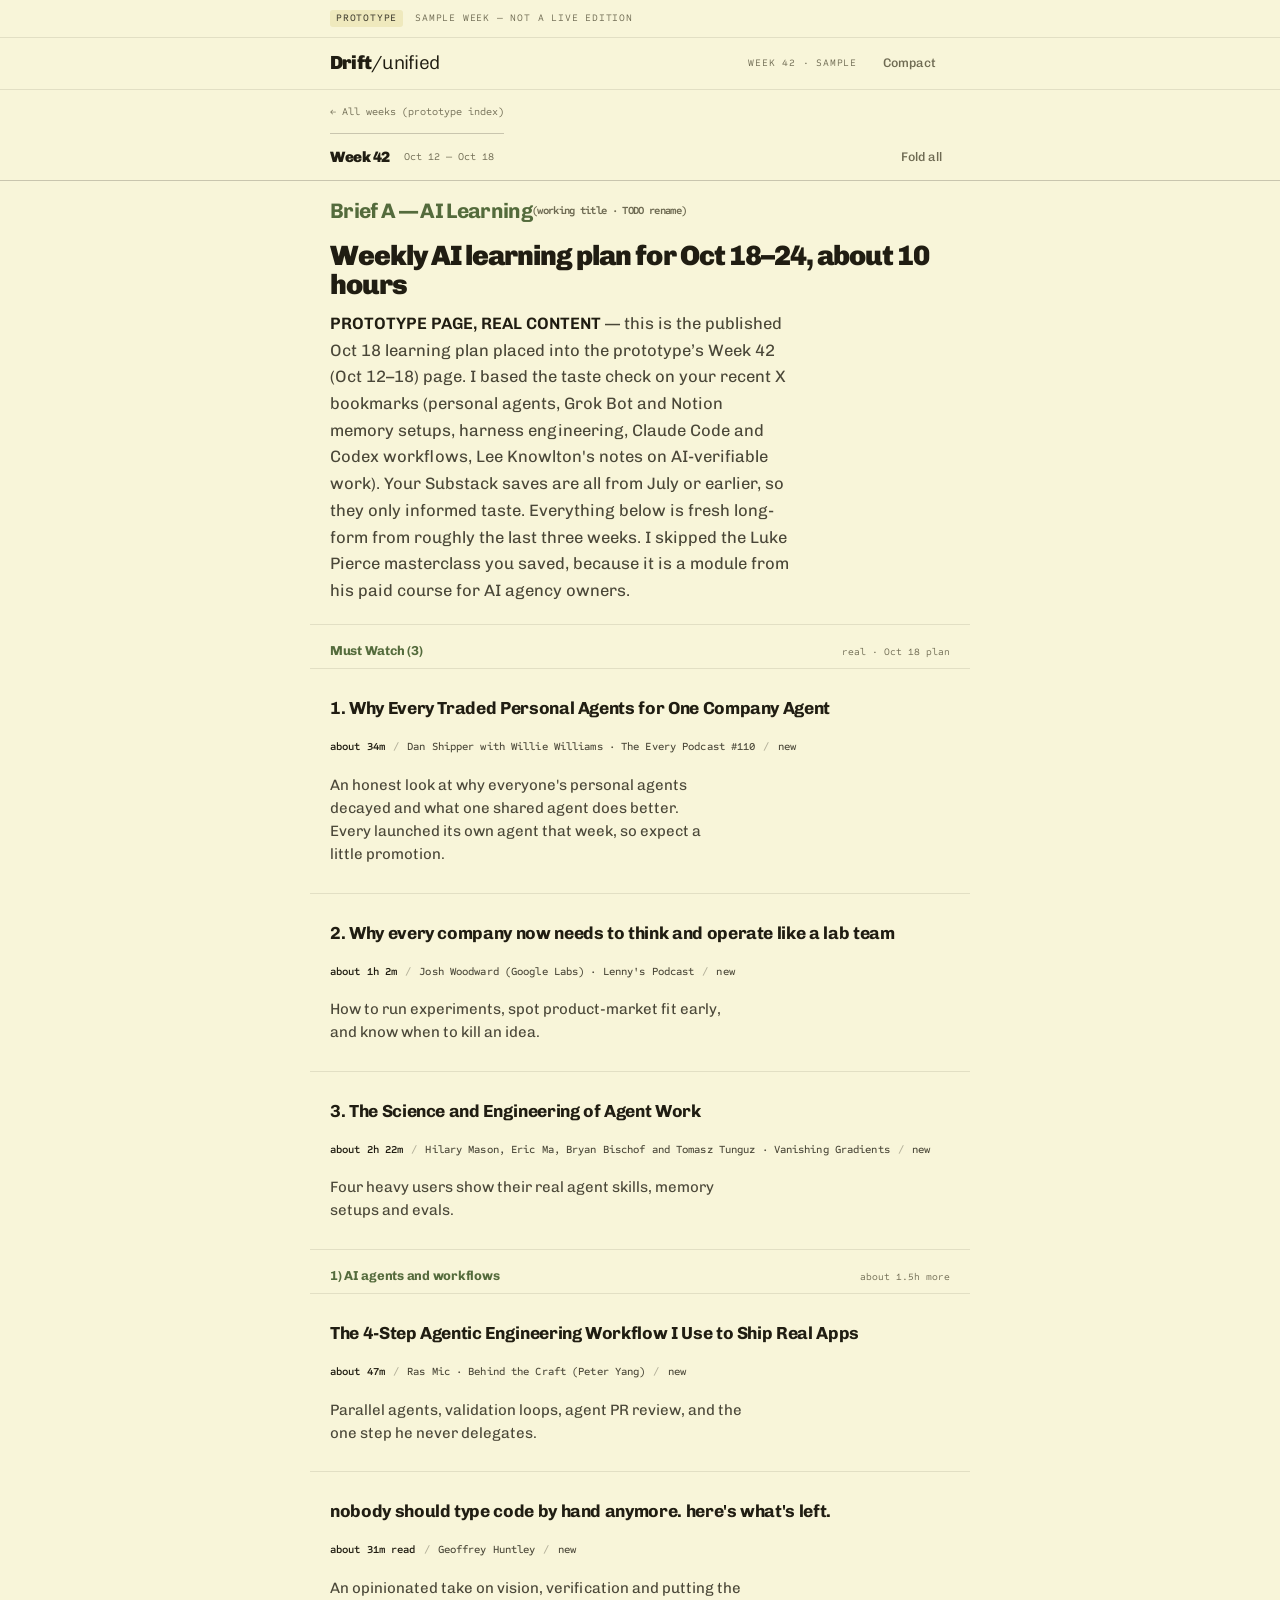
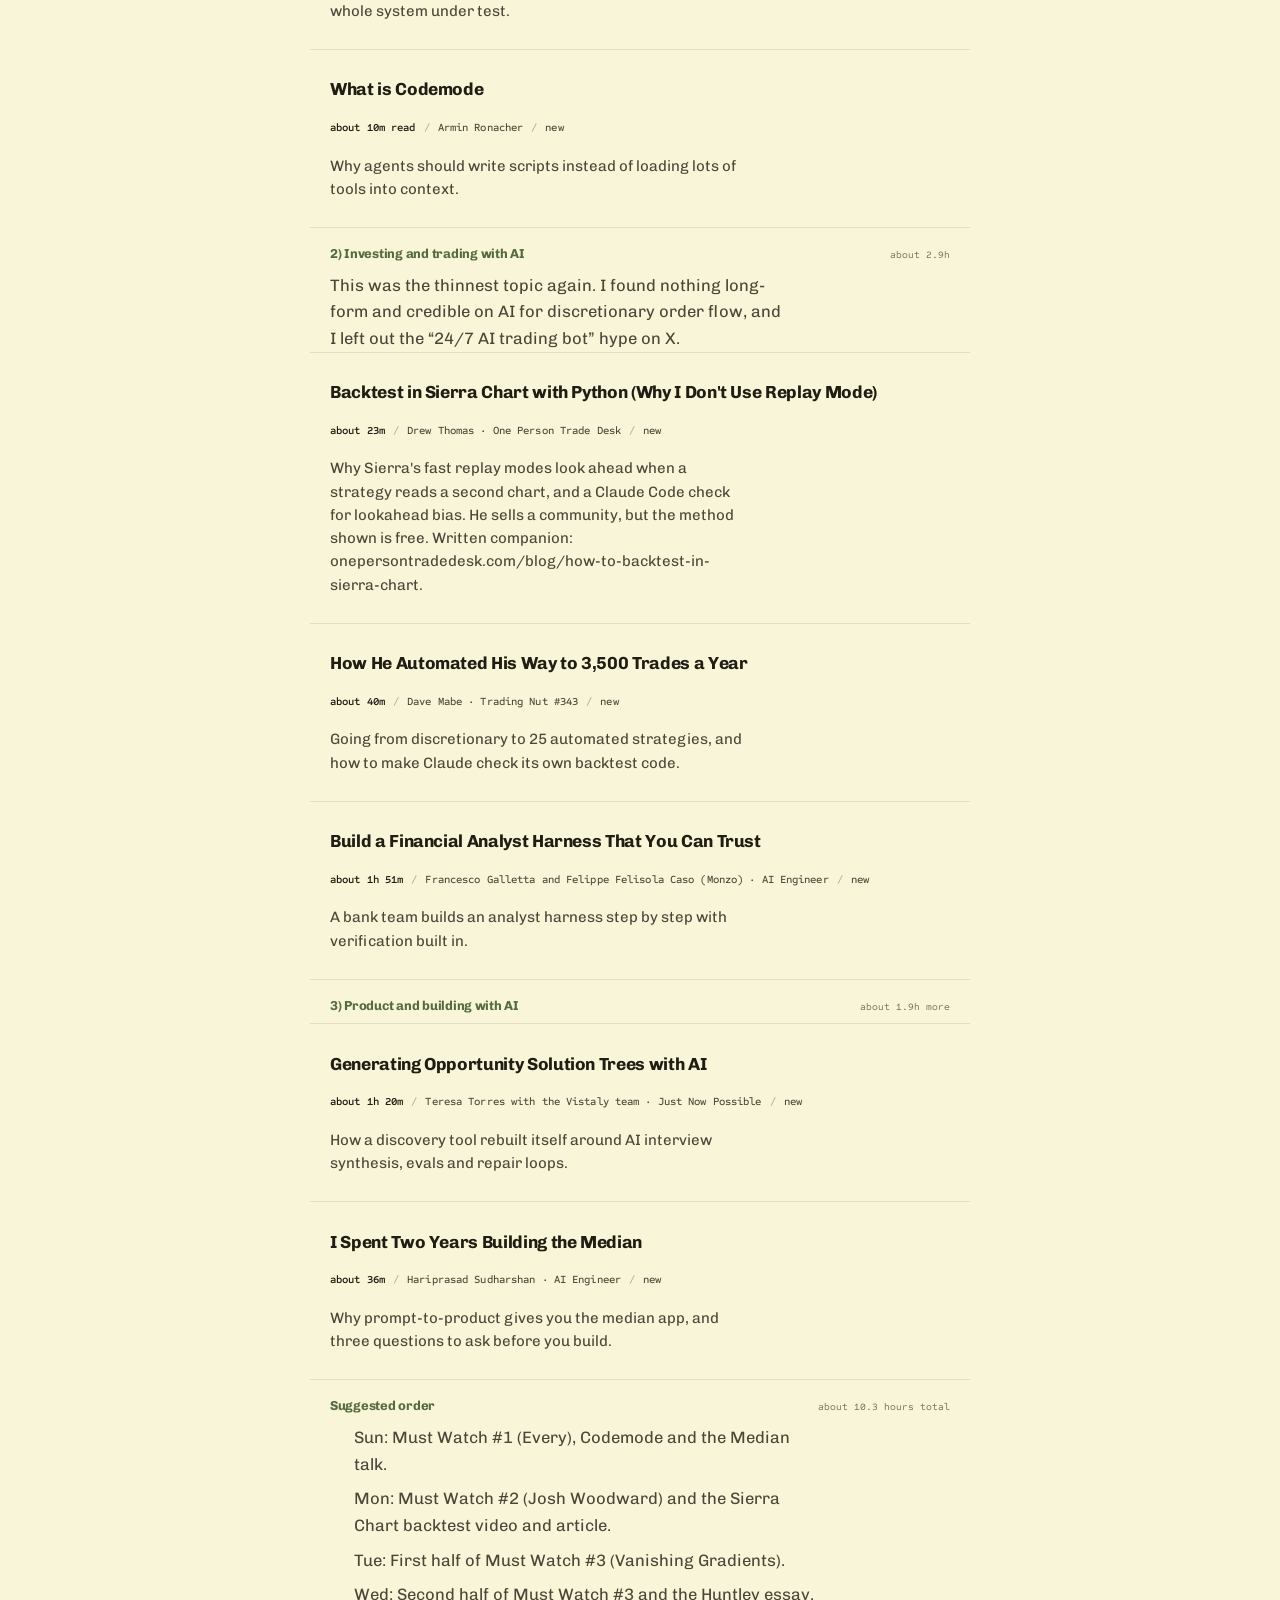
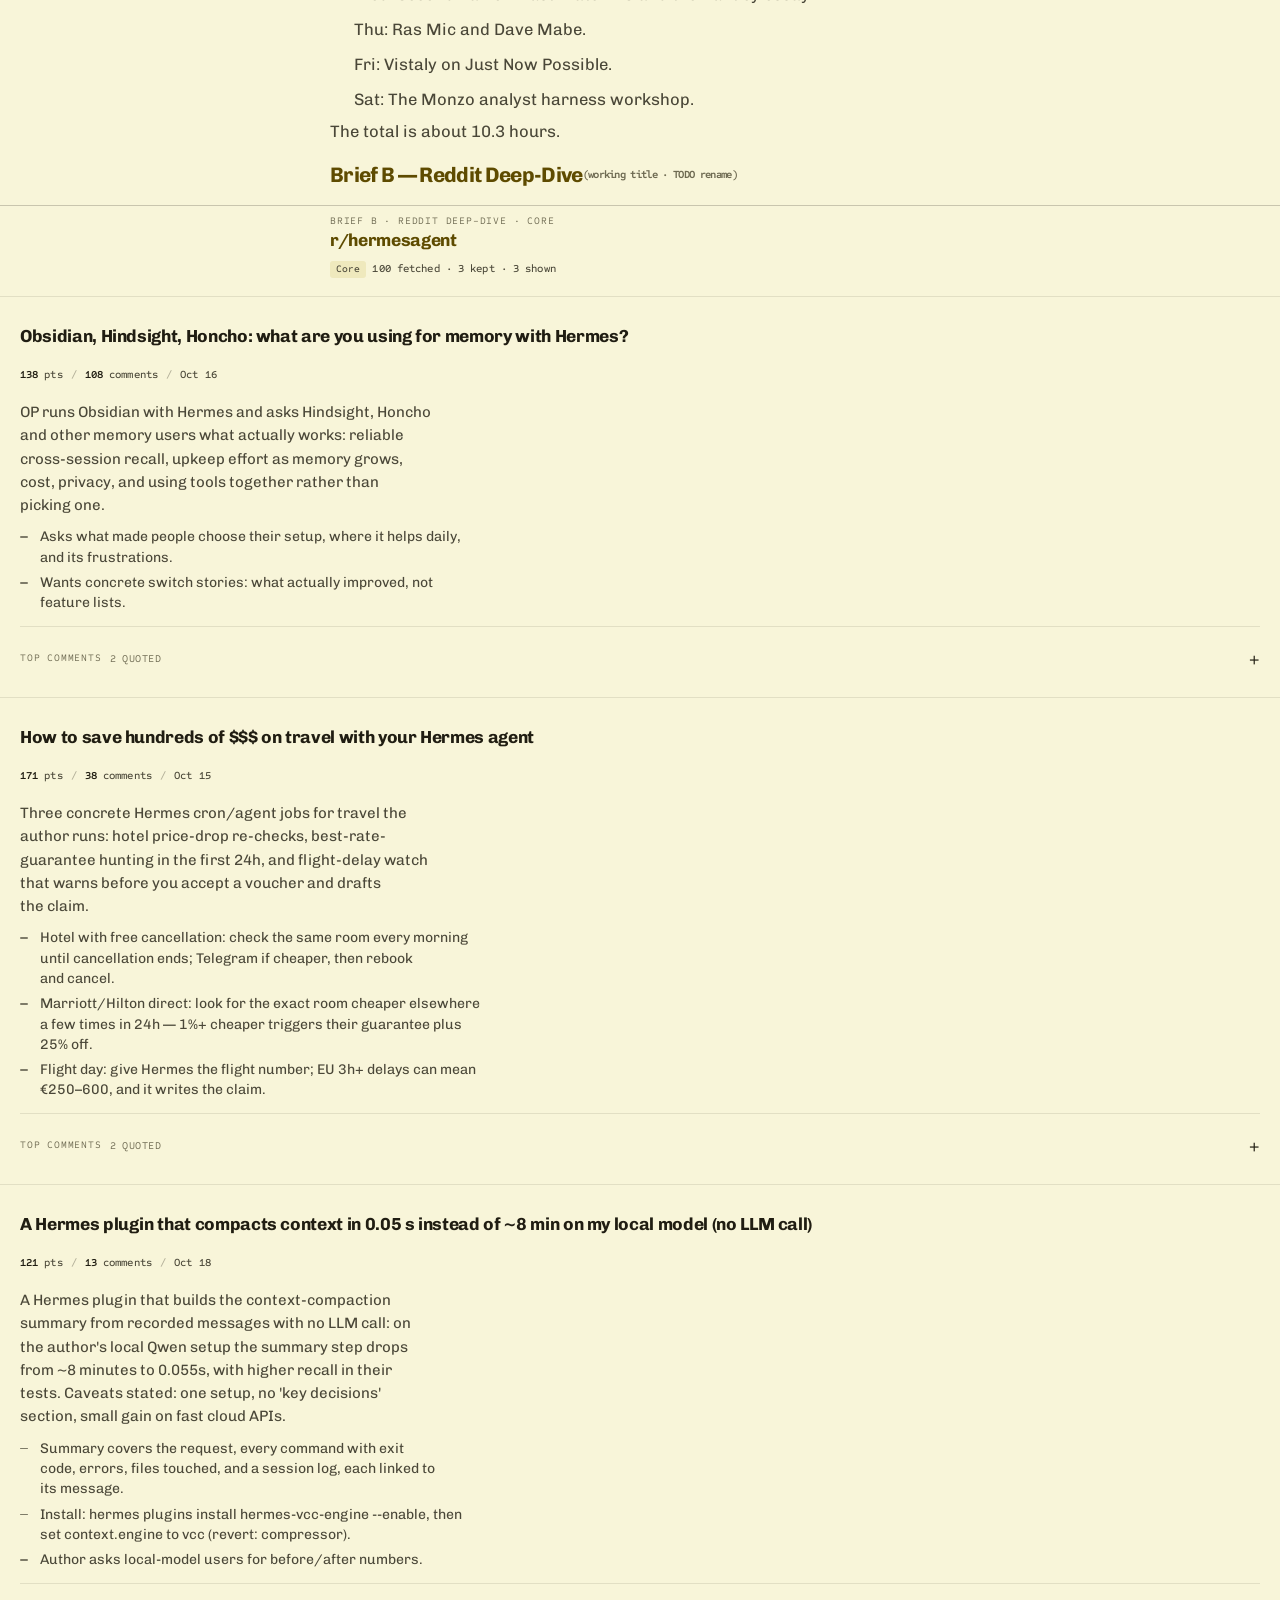
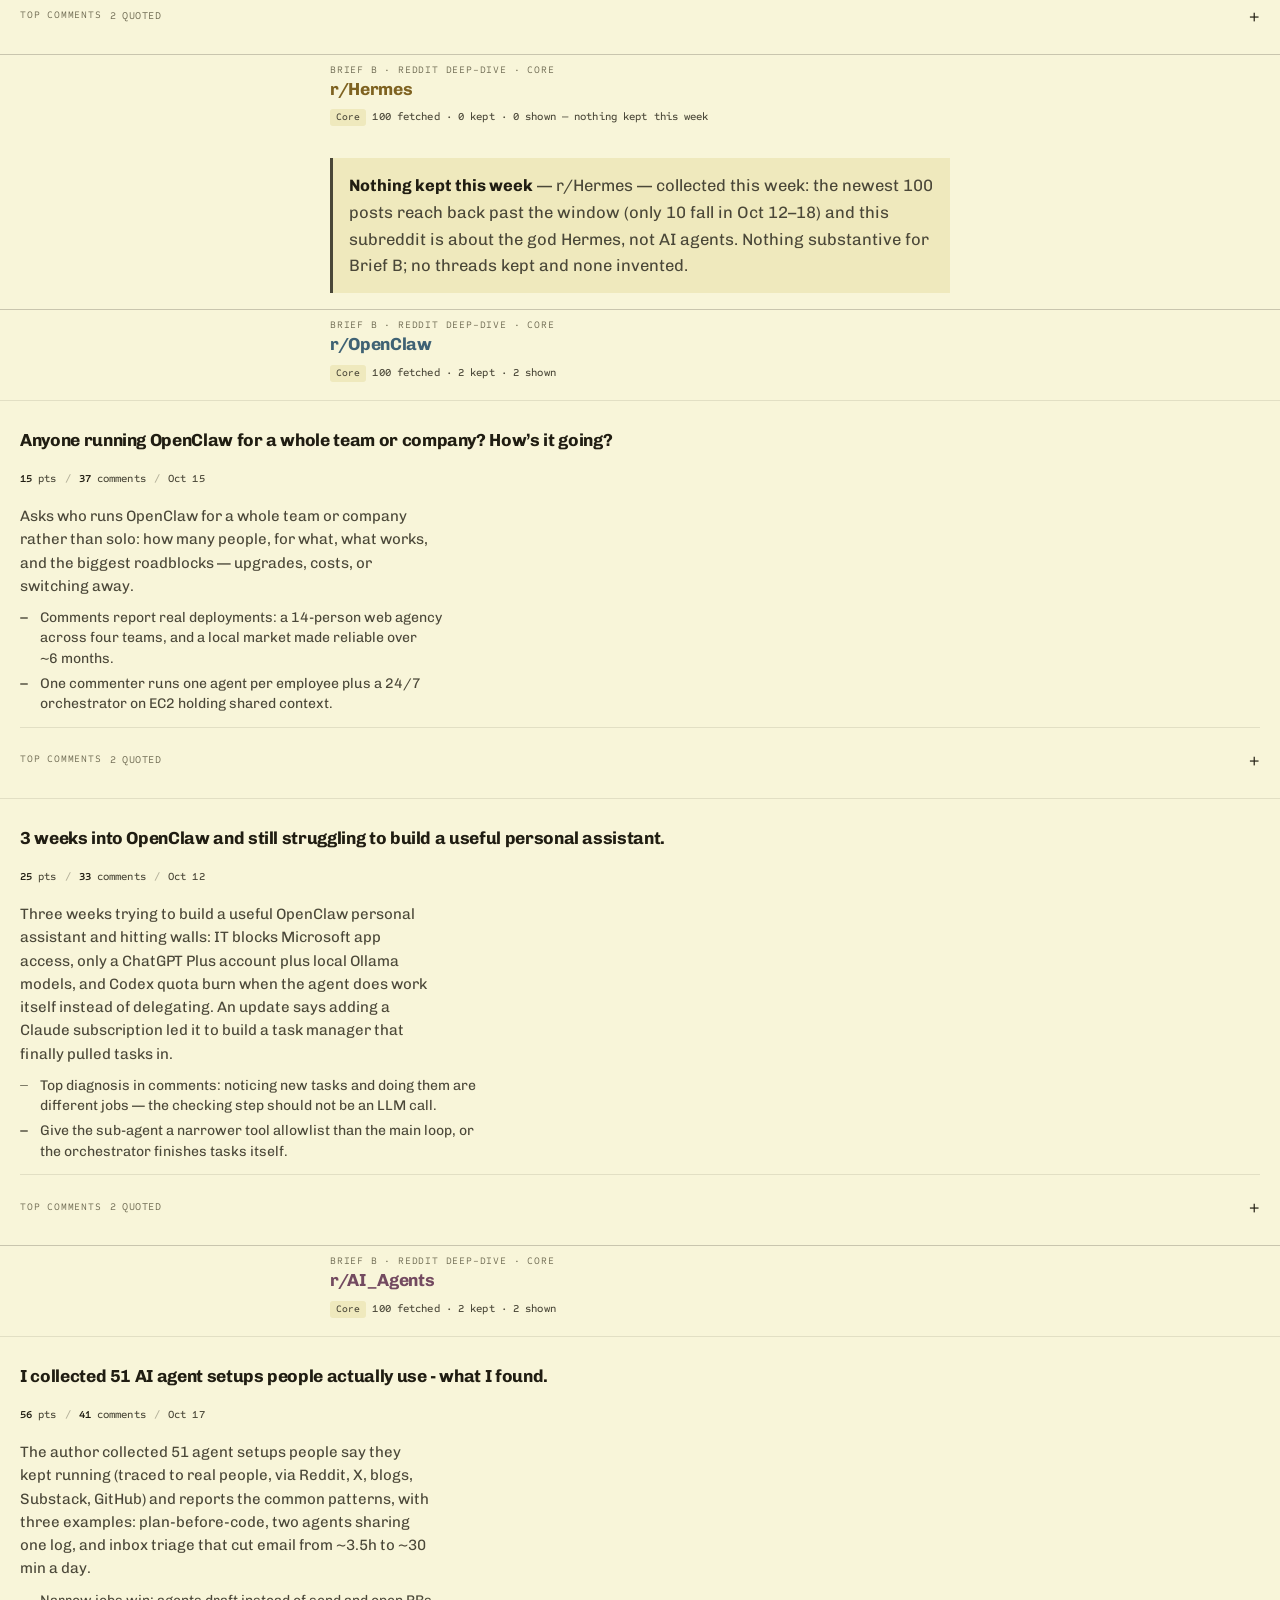
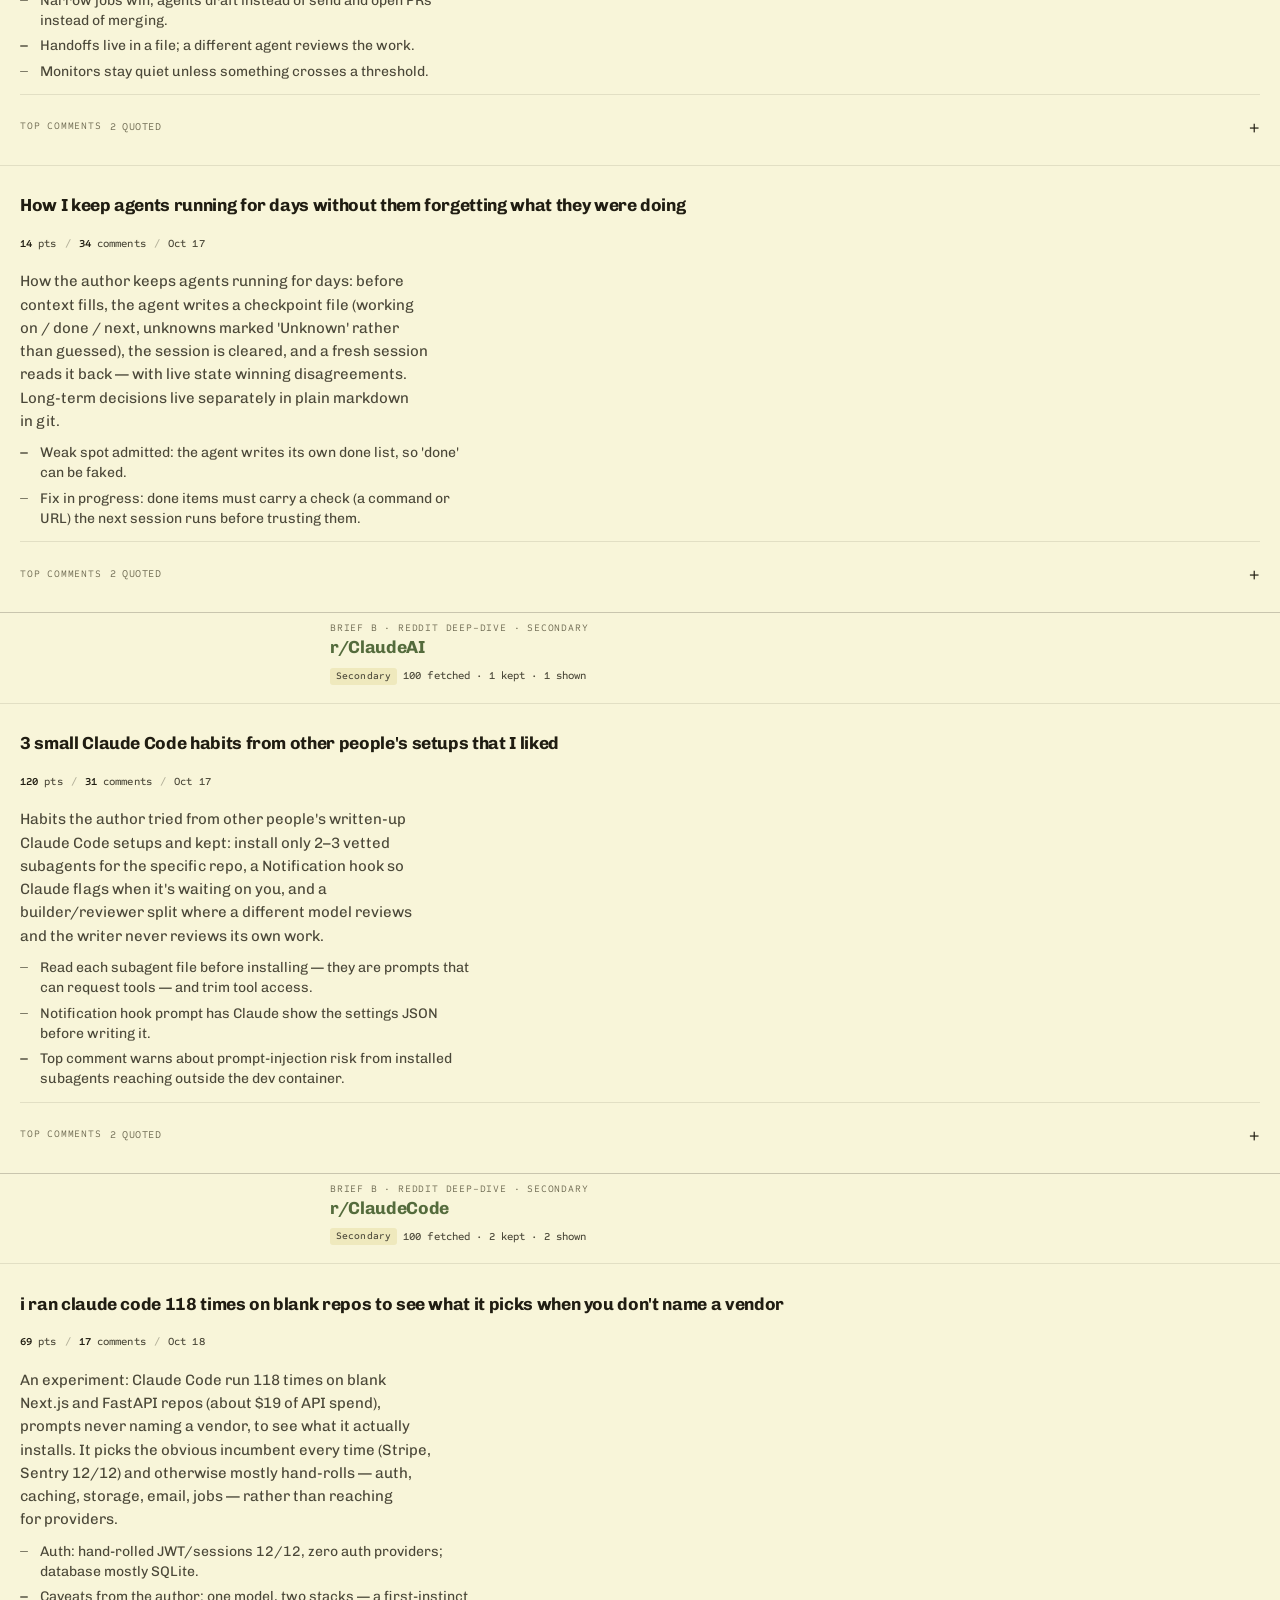
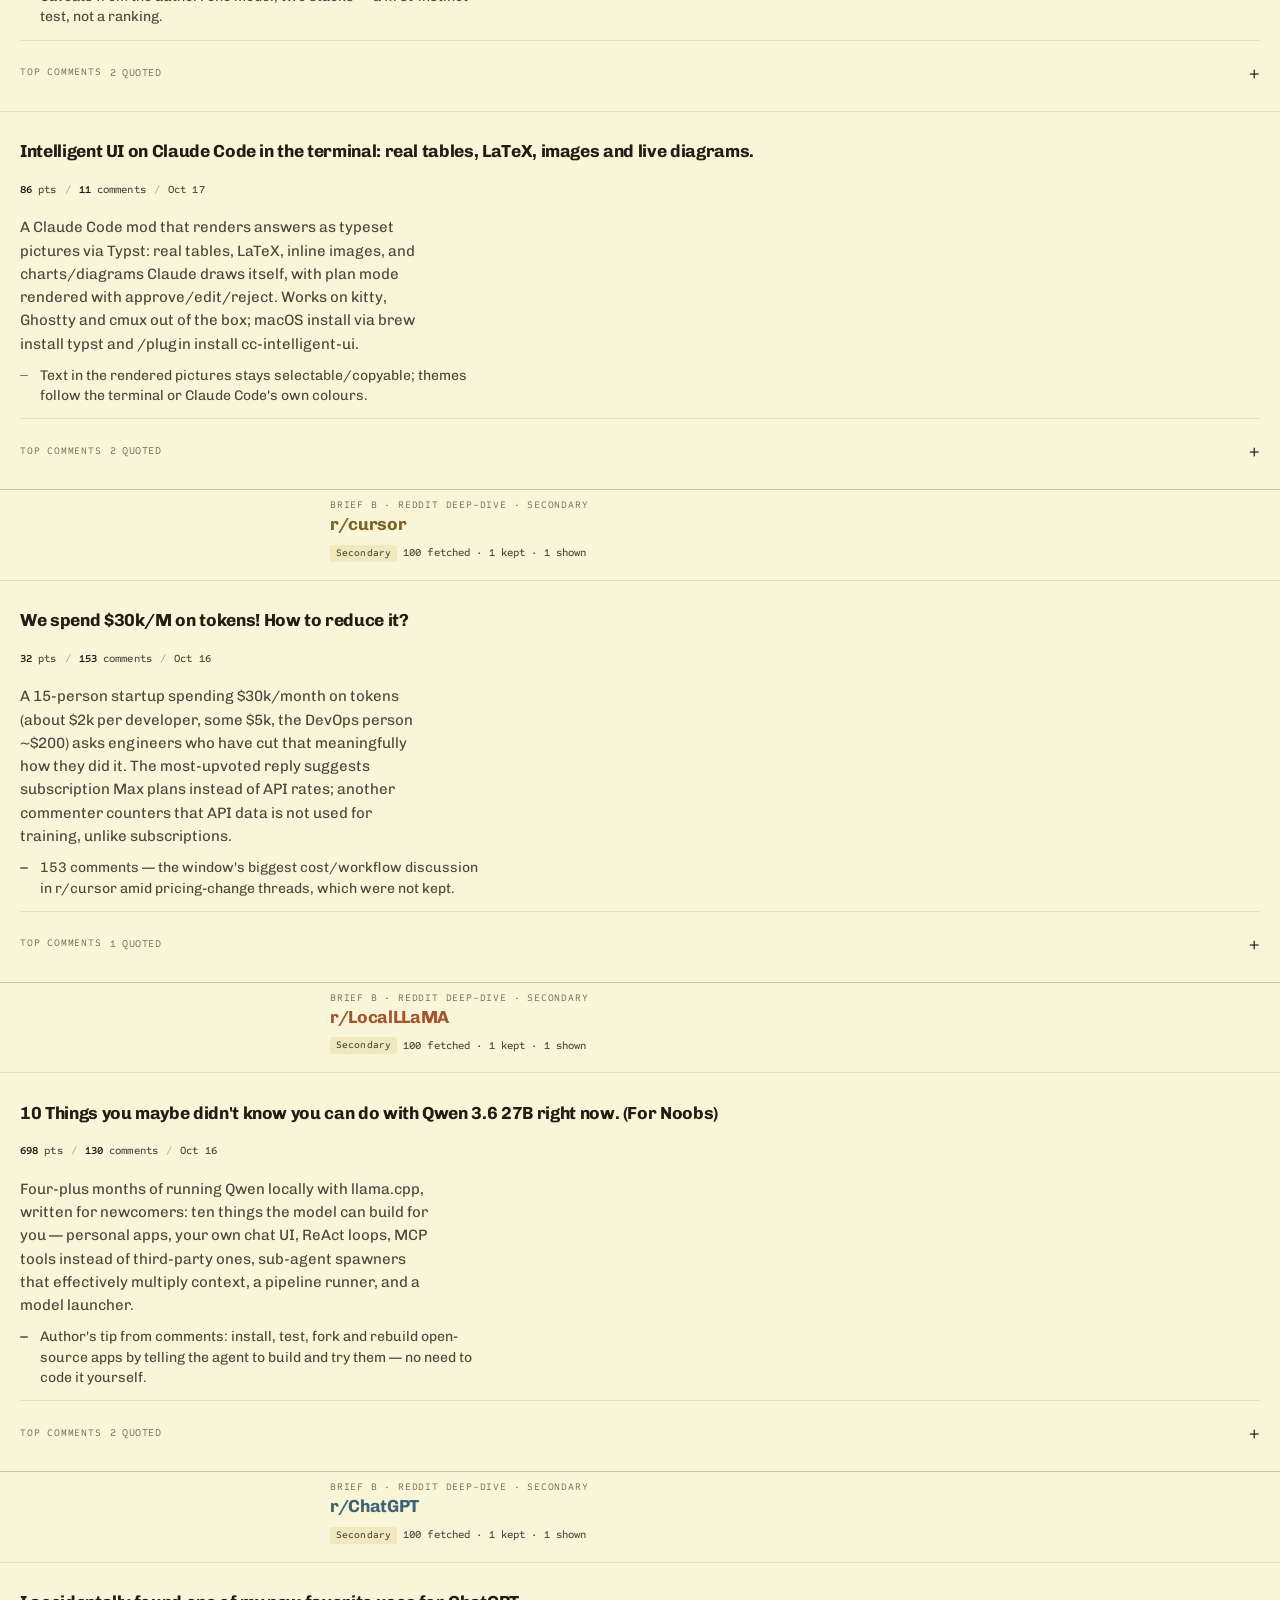
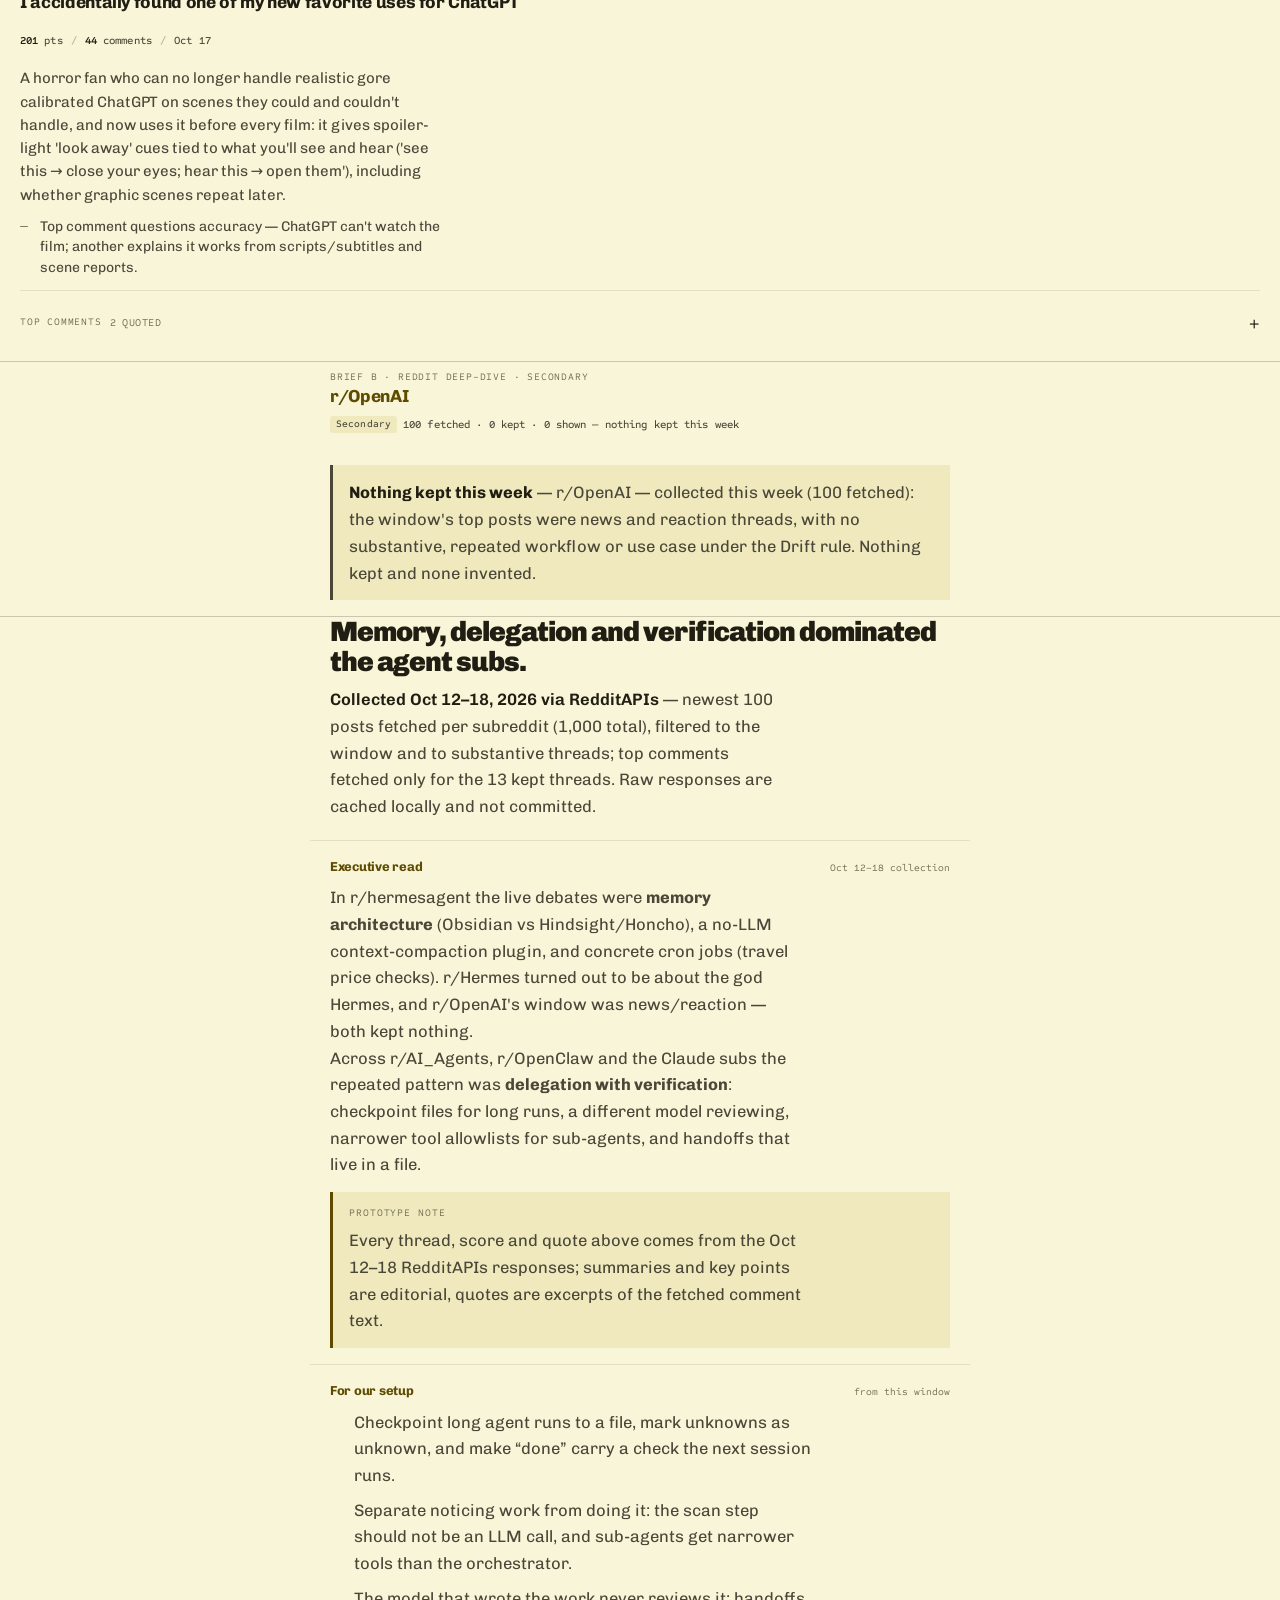
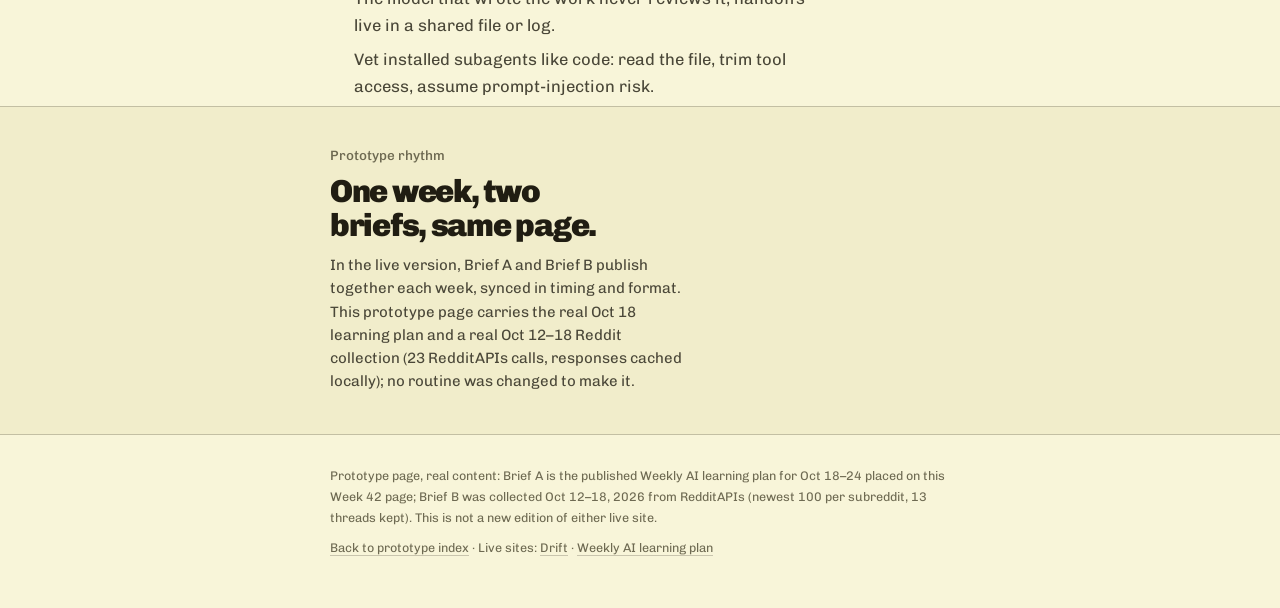
==== commit 9c011a74: "Remove Brief transition divider band between Brief A and Brief B" ====
--- a/weeks/2026-10-12.html
+++ b/weeks/2026-10-12.html
@@ -38,16 +38,6 @@
       </div></div>
     </section>
 
-    <!-- Brief A ends / Brief B begins -->
-    <div class="brief-divider" role="separator" aria-label="End of Brief A, AI Learning. Start of Brief B, Reddit Deep-Dive.">
-      <div class="w">
-        <span class="bd-k">Brief transition</span>
-        <span class="bd-end">↑ End of Brief A — AI Learning</span>
-        <span class="bd-rule" aria-hidden="true"></span>
-        <span class="bd-start">Brief B — Reddit Deep-Dive ↓</span>
-        <p>New brief, new source. Everything below is the Reddit deep-dive for this week: priority threads, comments worth quoting, and what changes for a real setup.</p>
-      </div>
-    </div>
 
 <!-- Brief B: identical title structure to Brief A (.src > .srch > .srtoggle),
      so its title is sticky at top:var(--top) and foldable exactly like Brief A. -->
--- a/style.css
+++ b/style.css
@@ -265,13 +265,6 @@
 .week-row .arr{font-family:var(--m);font-size:10.5px;color:var(--mute)}
 .week-row.is-disabled .week-name,.week-row.is-disabled .week-meta{color:var(--dead)}
 
-/* Brief A -> Brief B divider: original .brk-band (revisit break) pattern */
-.brief-divider{background:var(--panel);border-top:1px solid var(--edge);border-bottom:1px solid var(--edge);padding:38px 0 40px;margin:0}
-.brief-divider .bd-k{display:block;font-size:13.5px;color:var(--mute);font-weight:500}
-.brief-divider .bd-end{display:block;font-size:13.5px;color:var(--mute);font-weight:500;margin-top:10px}
-.brief-divider .bd-rule{display:block;height:1px;background:var(--edge);margin:20px 0}
-.brief-divider .bd-start{display:block;font-weight:900;font-size:clamp(25px,7vw,32px);line-height:1.05;letter-spacing:-.04em;margin:10px 0 0;text-wrap:balance;max-width:16ch}
-.brief-divider p{margin:12px 0 0;font-size:15px;line-height:1.55;color:var(--ink-2);max-width:40ch}
 
 /* Brief B subreddit sections: original thread-card heading scale
    (.tcard h3: 17.5px/700) — one step BELOW the .srtoggle brief titles
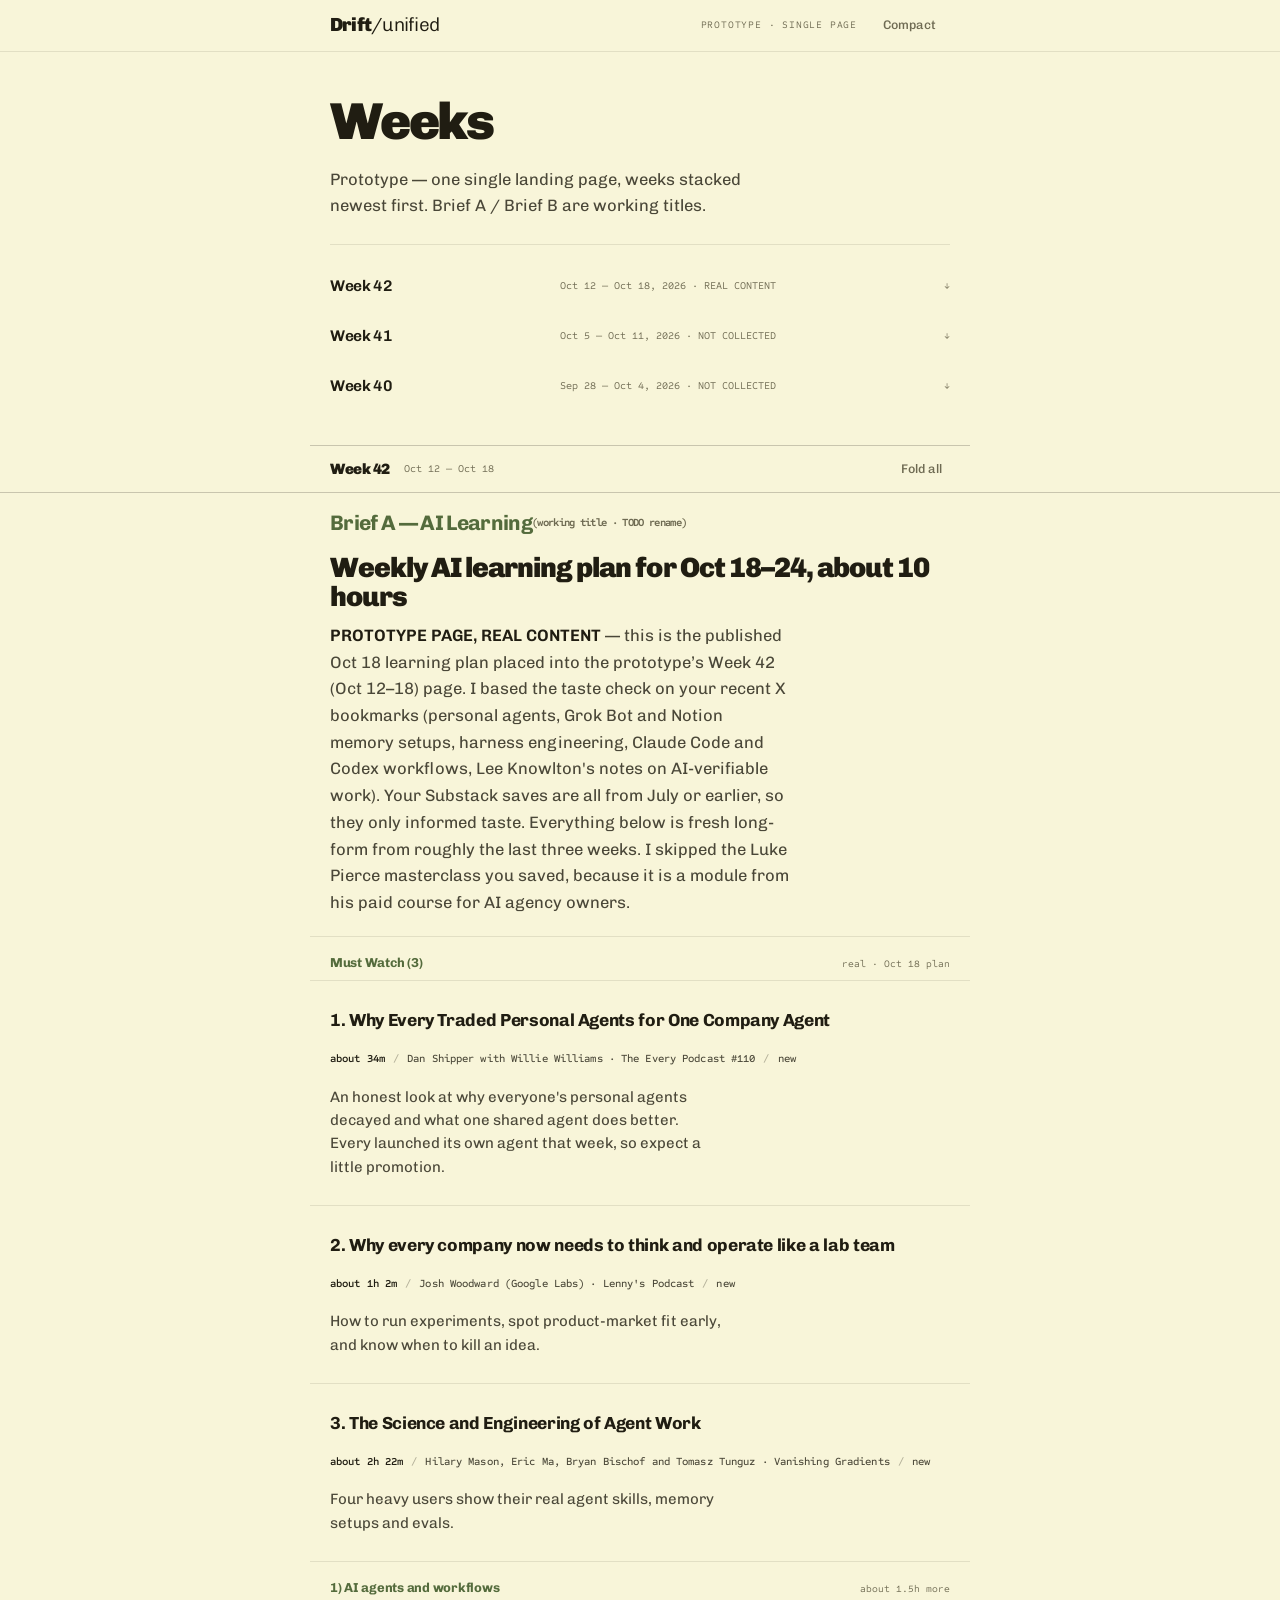
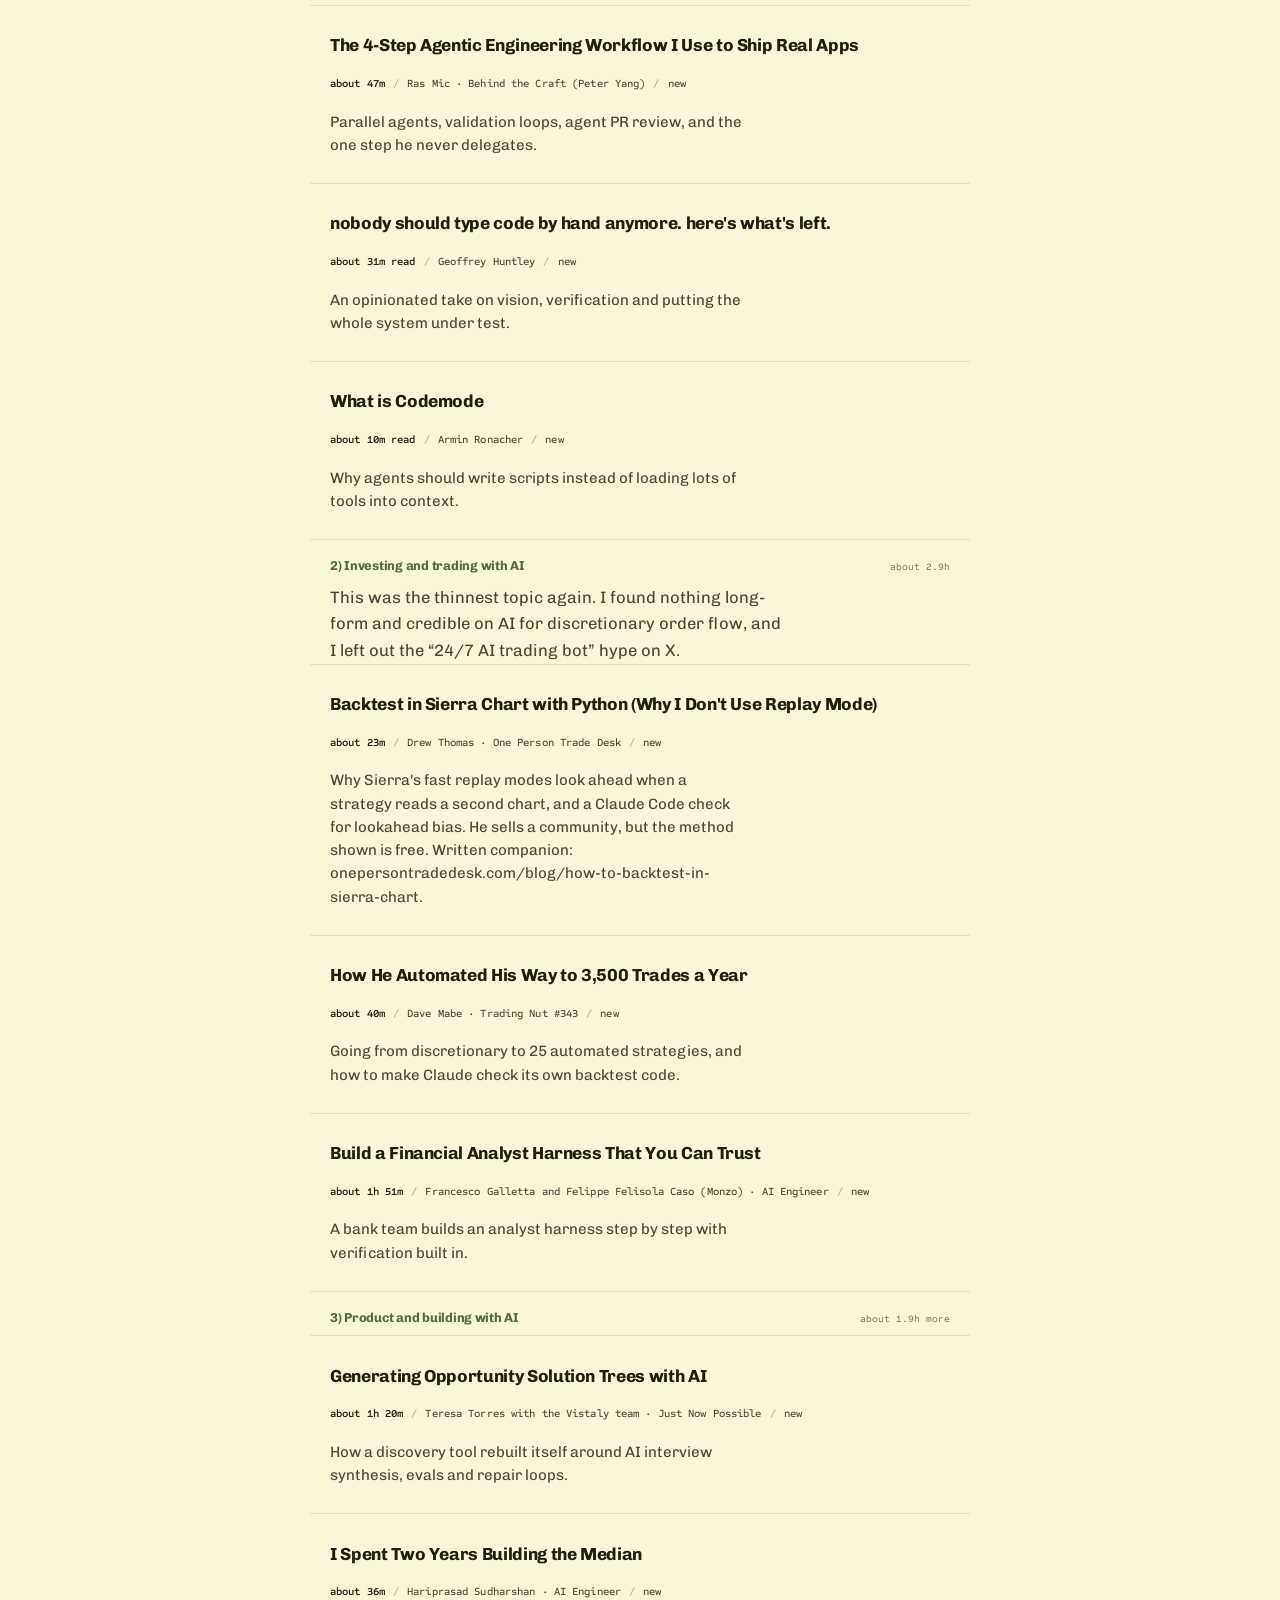
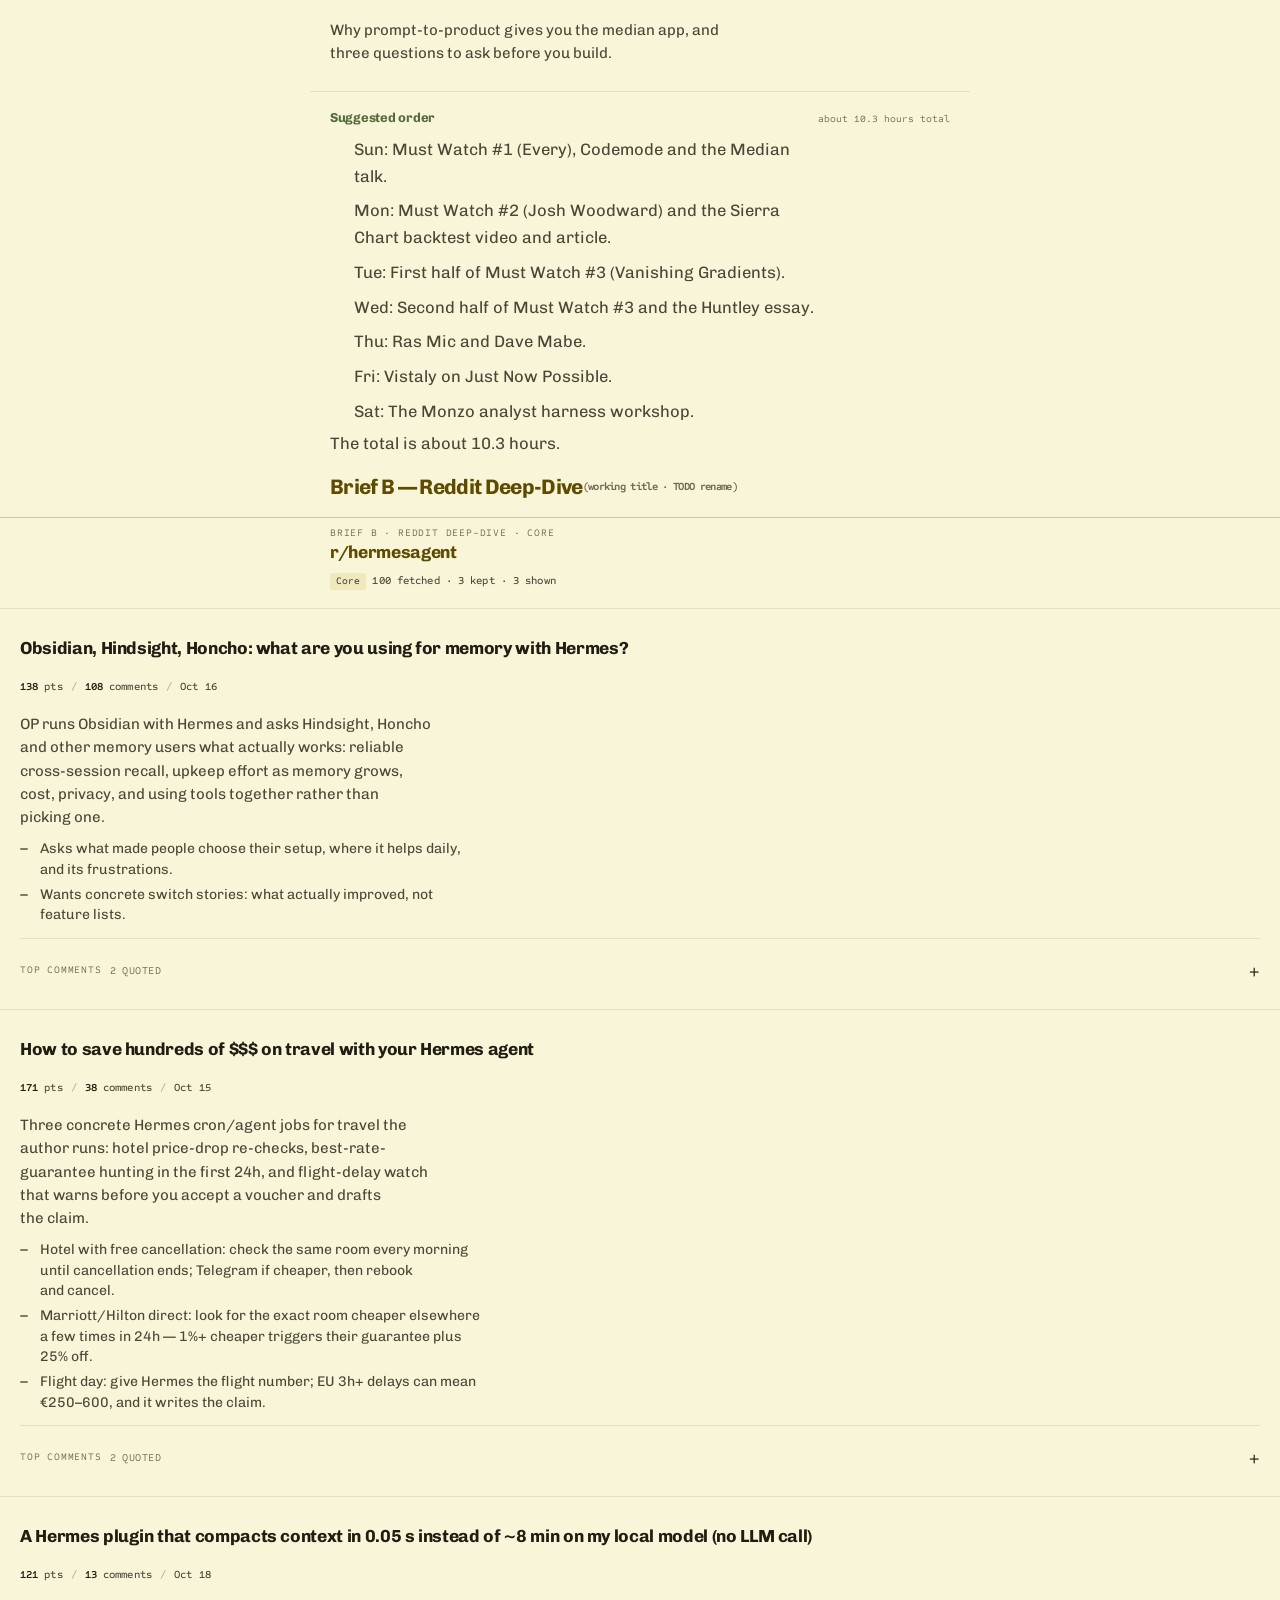
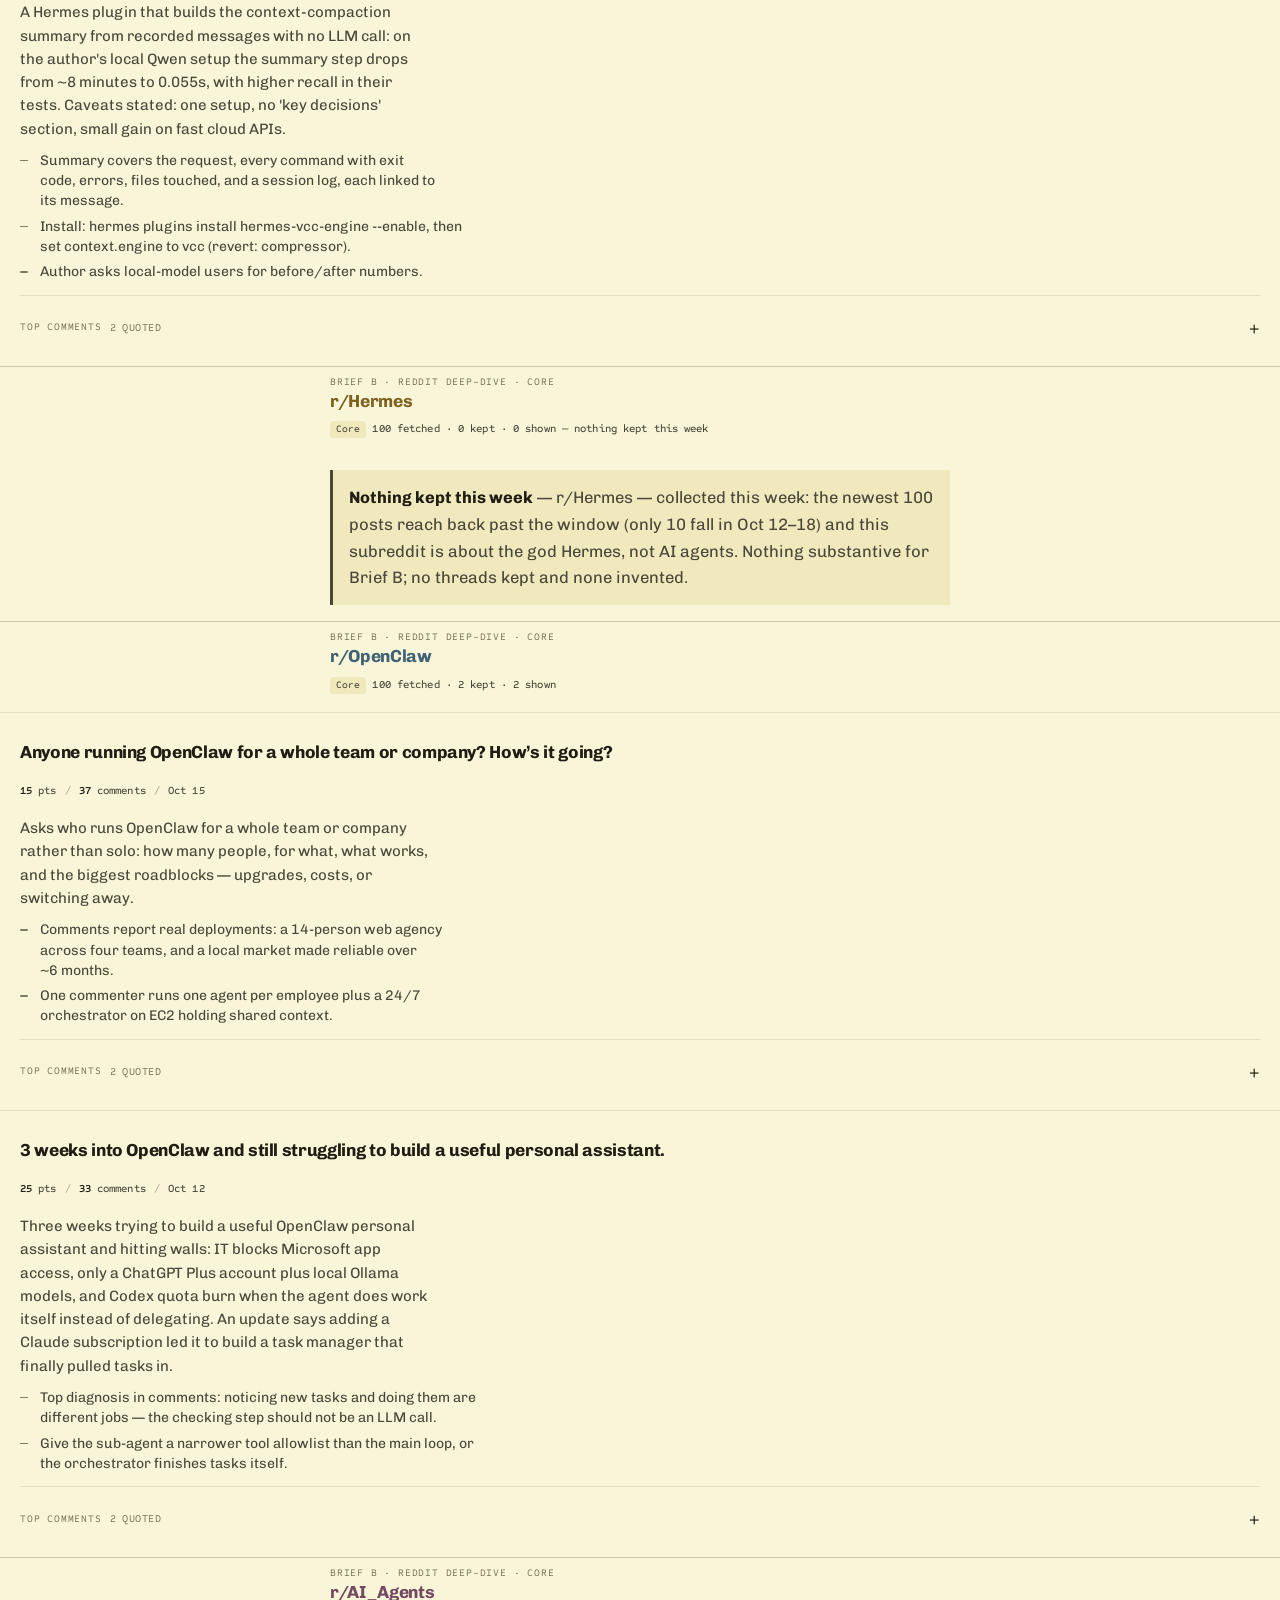
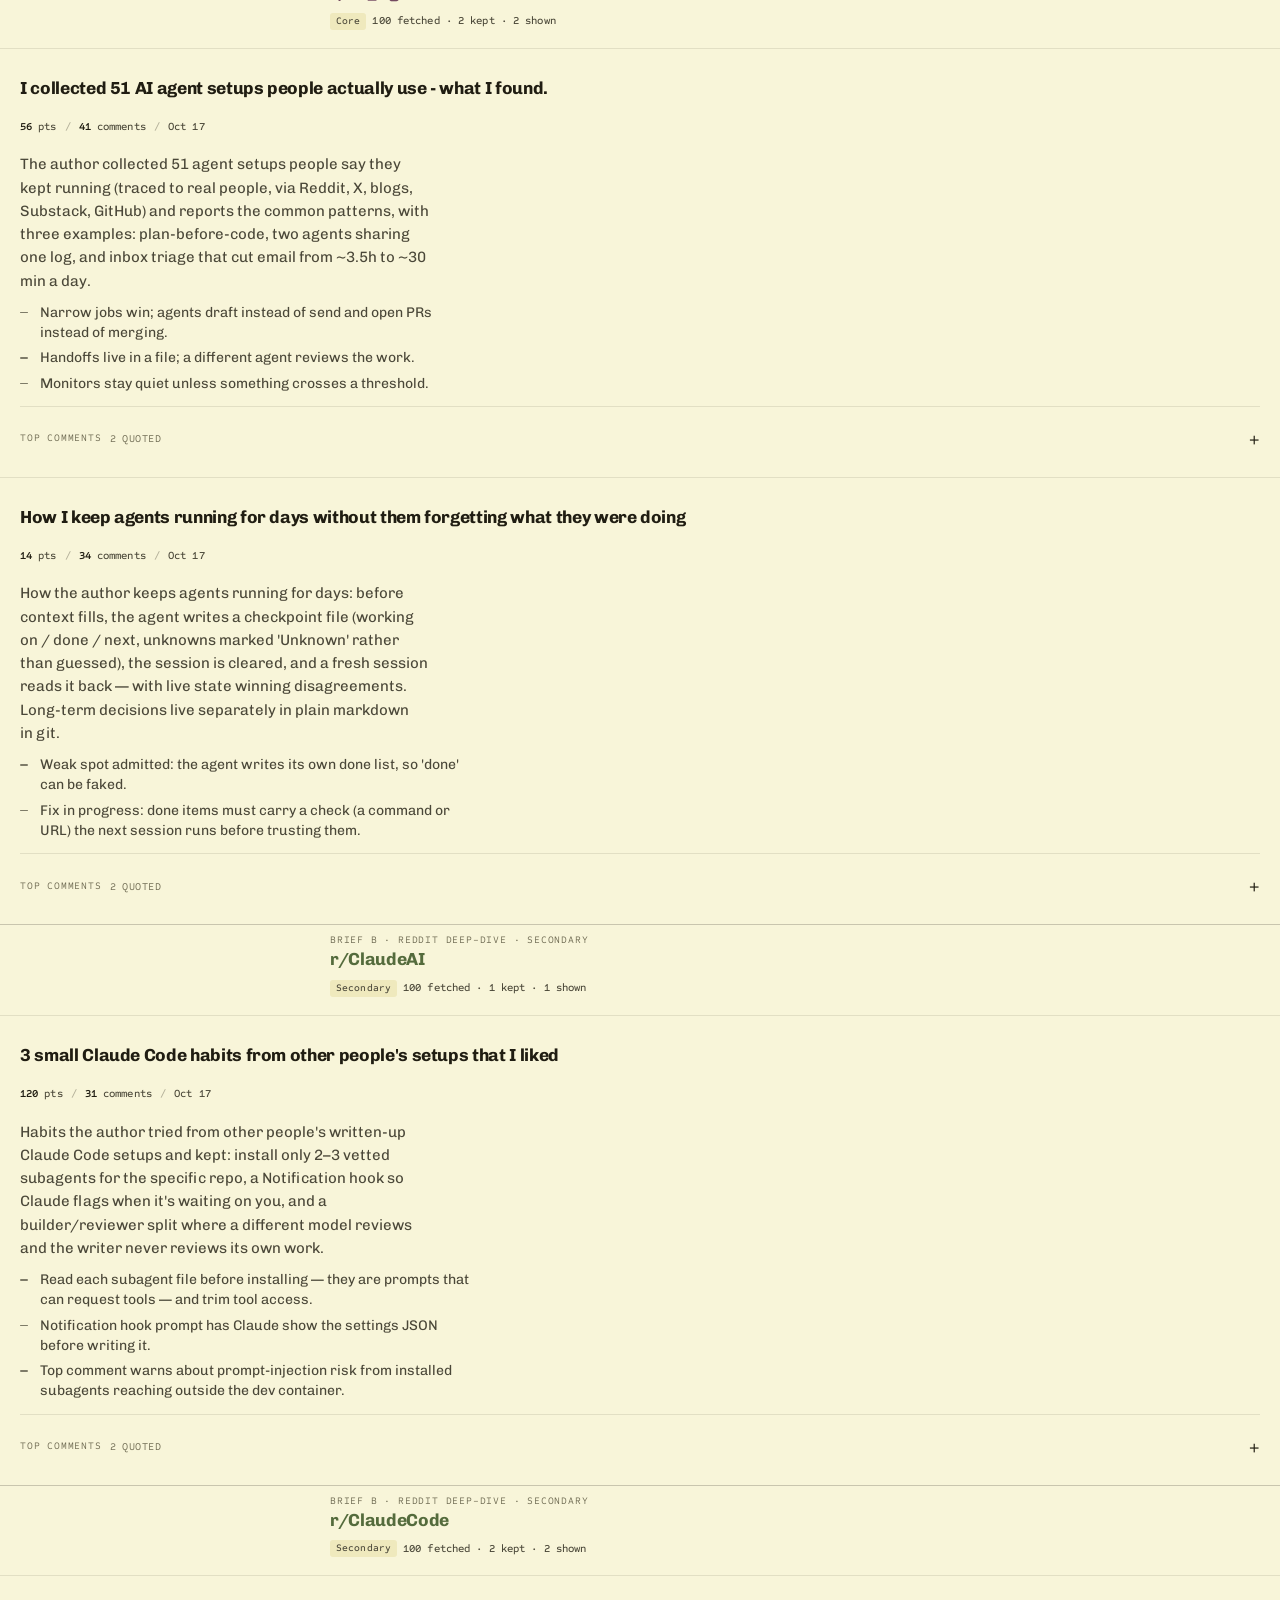
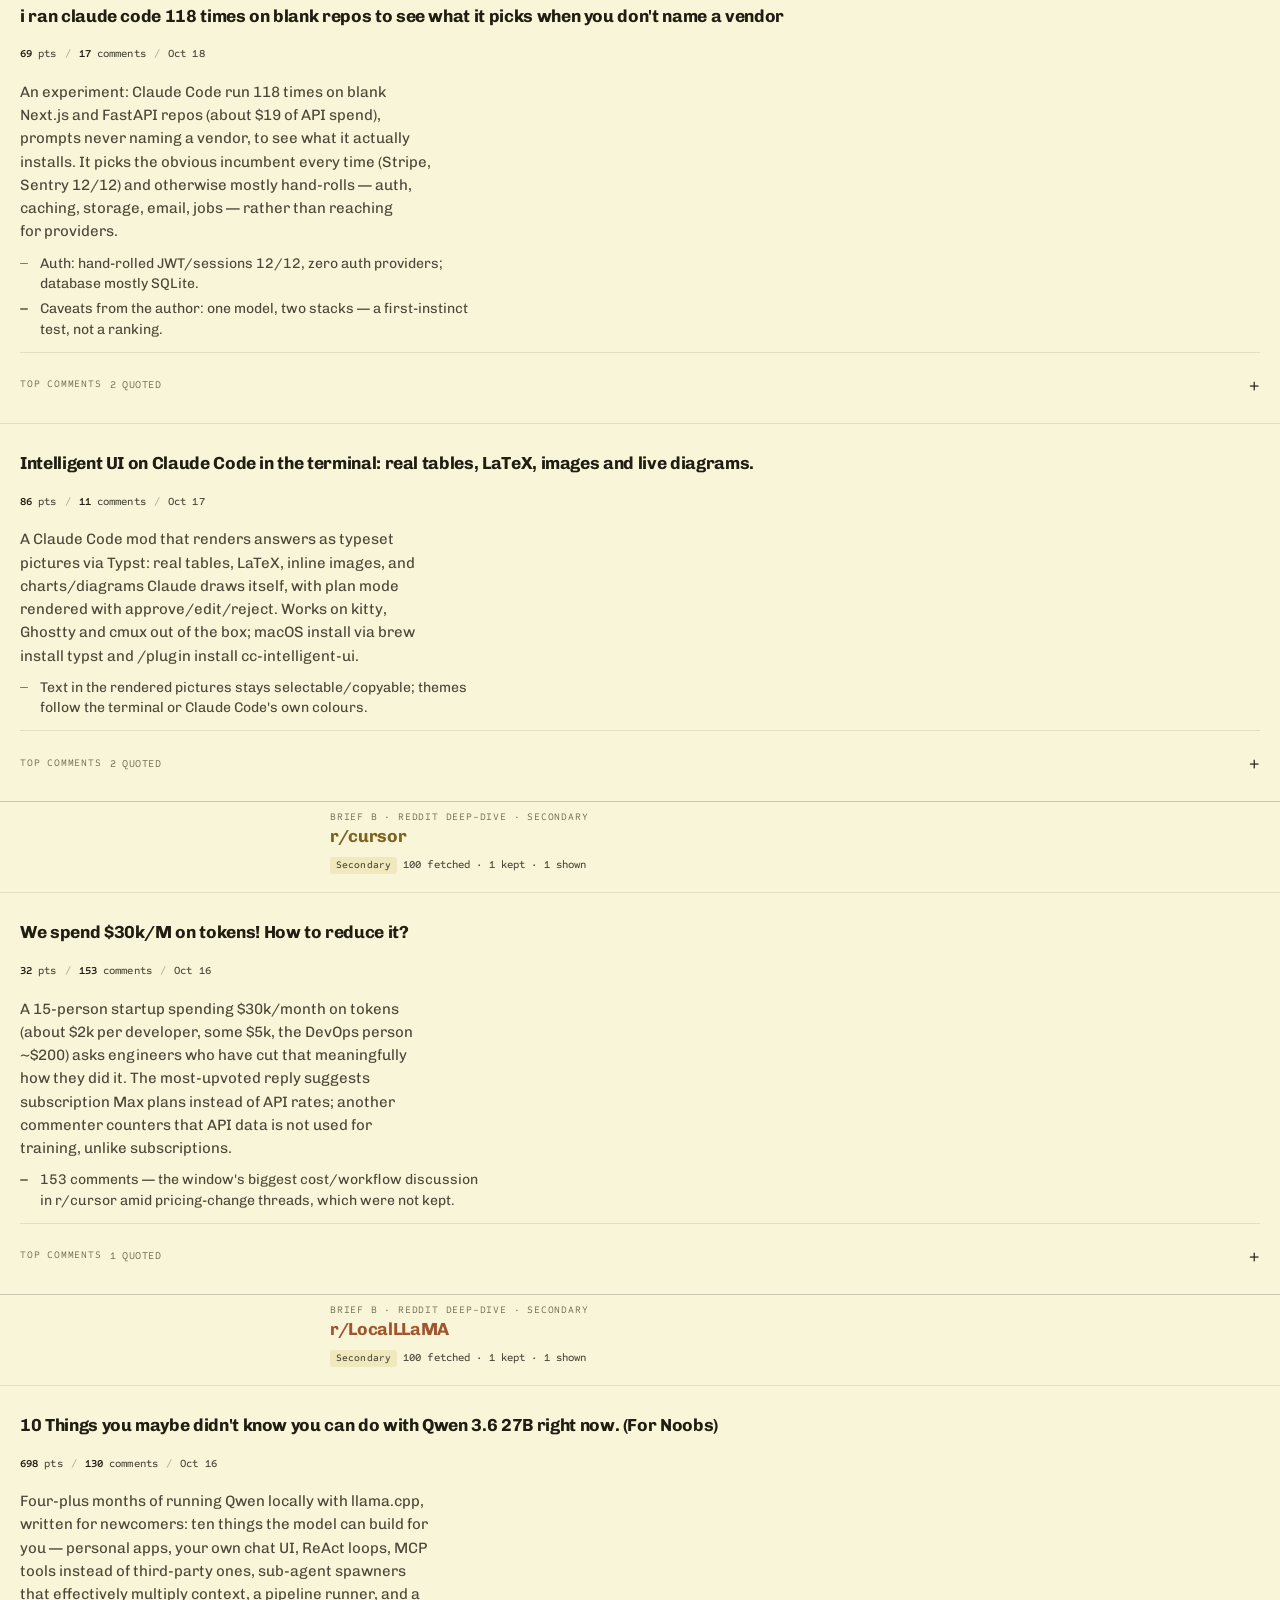
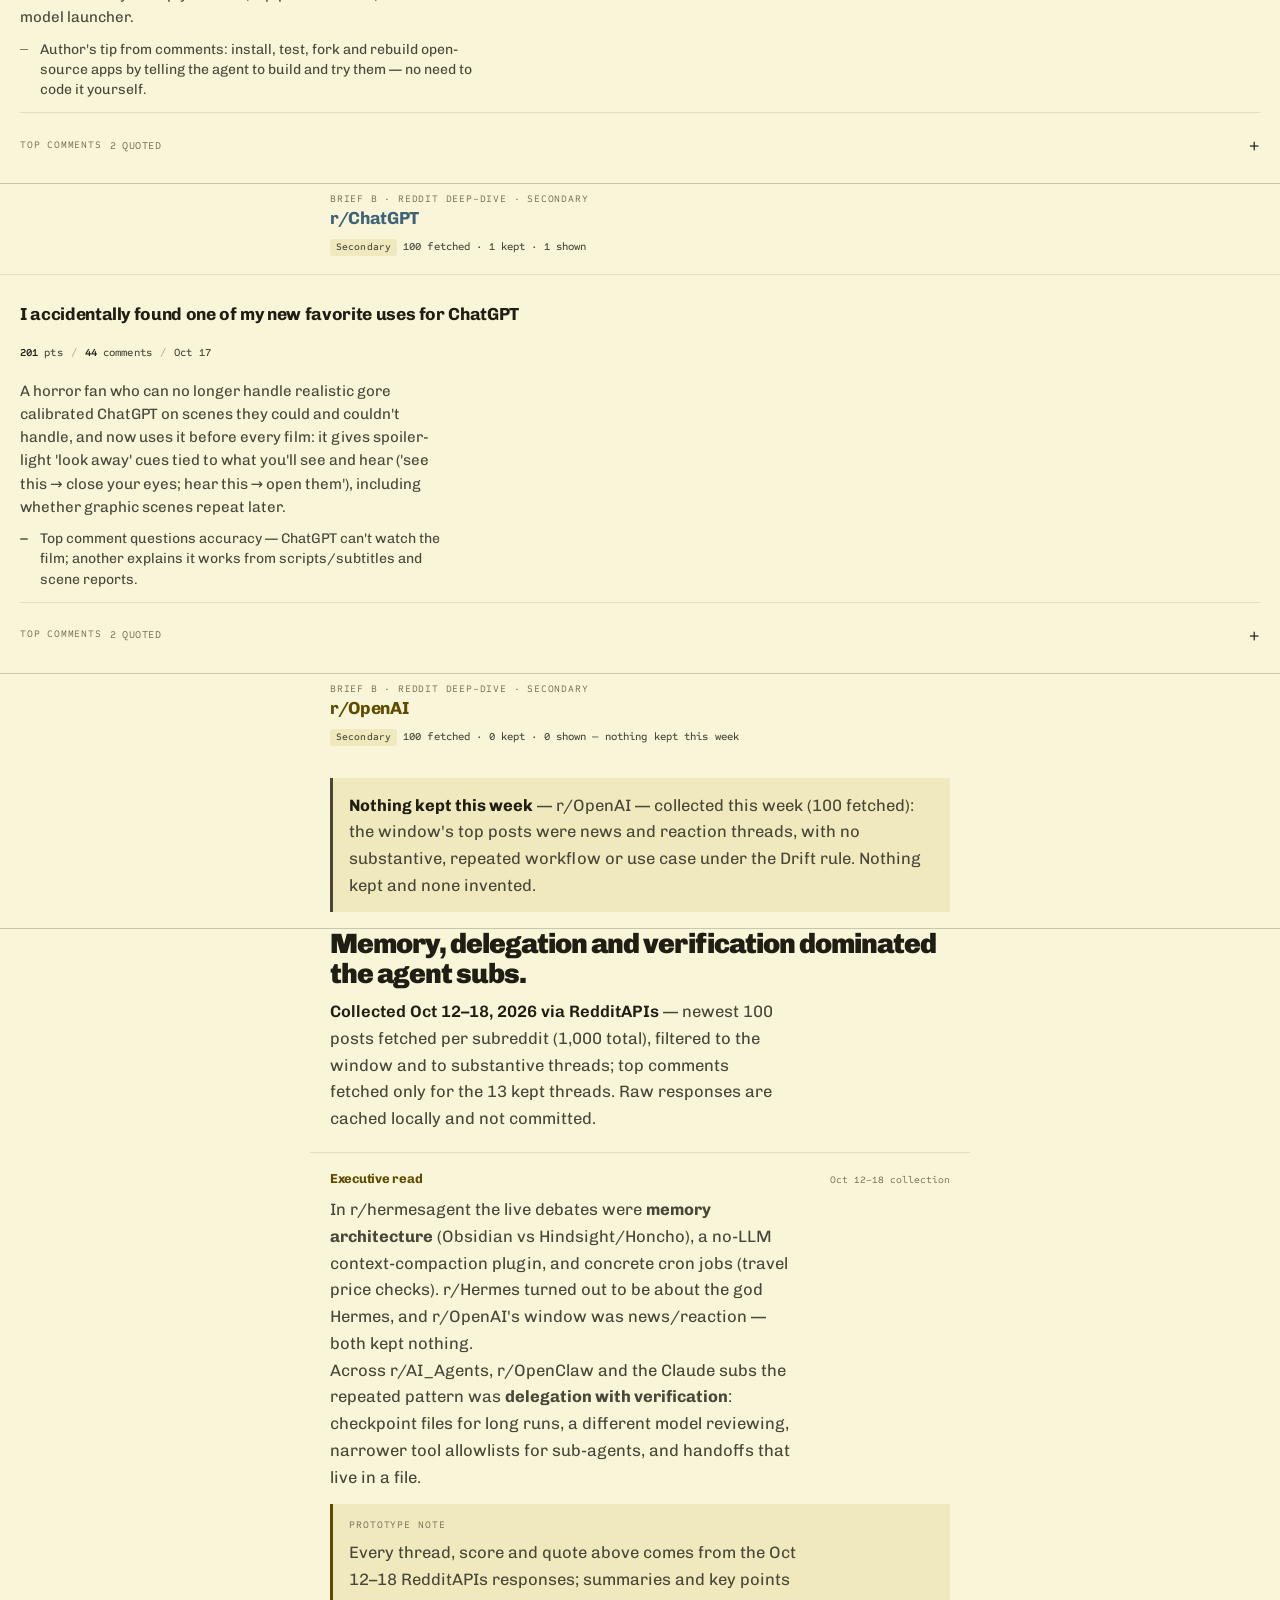
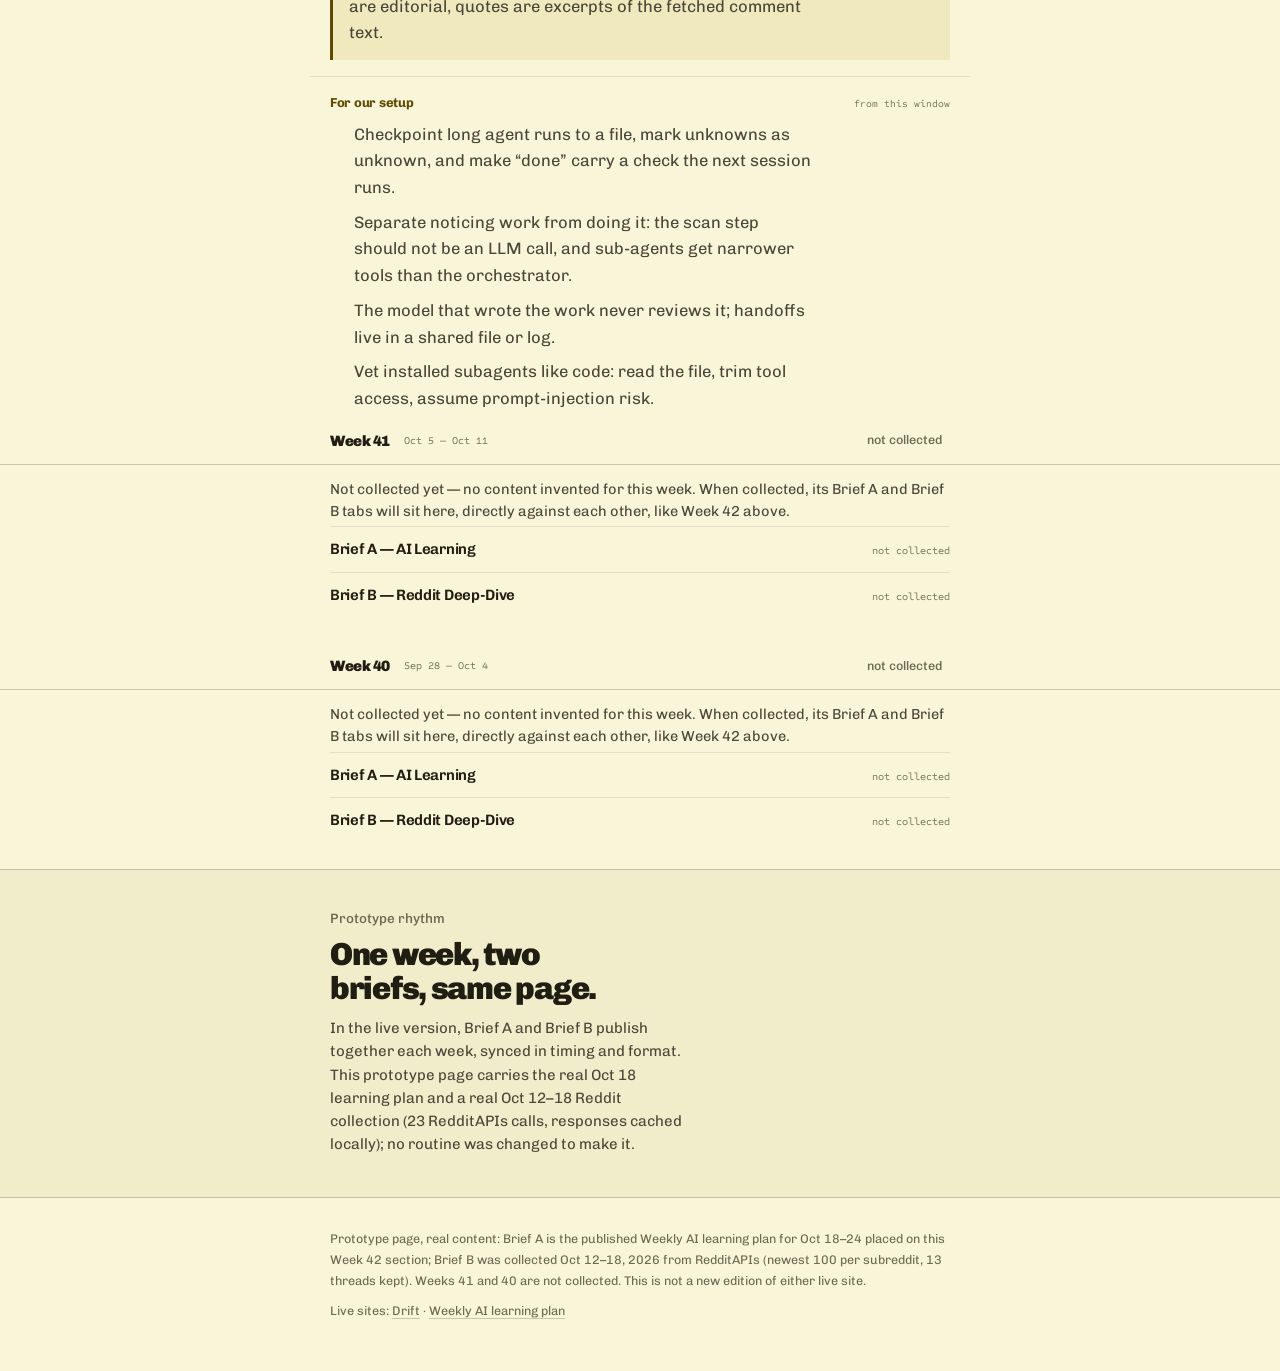
==== commit 34aadb0b: "Single landing page: inline Week 42, add Weeks 41/40, redirect old week URL" ====
--- a/weeks/2026-10-12.html
+++ b/weeks/2026-10-12.html
@@ -2,153 +2,12 @@
 <html lang="en">
 <head>
 <meta charset="utf-8">
-<meta name="viewport" content="width=device-width, initial-scale=1">
-<title>Week 42 Sample — Brief A + Brief B | Drift Unified Prototype</title>
-<meta name="description" content="Prototype sample week: AI learning brief and Reddit deep-dive brief in Drift design. Sample content only.">
-<link rel="preconnect" href="https://fonts.googleapis.com">
-<link rel="preconnect" href="https://fonts.gstatic.com" crossorigin>
-<link rel="stylesheet" href="https://fonts.googleapis.com/css2?family=Chivo:wght@300;400;500;600;700;900&family=Sometype+Mono:wght@400;500&display=swap">
-<link rel="stylesheet" href="../style.css">
+<meta http-equiv="refresh" content="0; url=../index.html#wk-42">
+<link rel="canonical" href="../index.html#wk-42">
+<title>Week 42 — moved to the single landing page</title>
 </head>
 <body>
-<div class="proto-banner"><div class="w"><span class="badge-proto">Prototype</span><span>Sample week — not a live edition</span></div></div>
-<header class="top"><div class="w"><span class="wm">Drift<em>/unified</em></span><span class="tools"><span class="live">Week 42 · sample</span><button id="dens" class="densbtn" aria-pressed="false">Compact</button></span></div></header>
-<main>
-  <div class="w"><a class="back" href="../index.html">← All weeks (prototype index)</a></div>
-
-  <section class="wk" id="wk-42">
-    <div class="wkhead"><div class="in">
-      <span class="no">Week 42</span><span class="dt">Oct 12 — Oct 18</span>
-      <span class="strip" aria-hidden="true"><i data-on="true"></i><i data-on="true"></i><i data-on="true"></i><i data-on="true"></i><i data-on="true"></i><i data-on="true"></i><i></i><i></i><i></i><i></i><i></i><i></i></span>
-      <button class="fold" data-fold-all="42">Fold all</button>
-    </div></div>
-
-    <!-- Brief A -->
-    <section class="src" id="learning" data-fold="false" style="color:var(--h-claudeai)">
-      <div class="srch"><div class="in"><h2><button class="srtoggle" aria-expanded="true">Brief A — AI Learning <span style="font-size:11px;font-family:var(--m);color:var(--mute)">(working title · TODO rename)</span></button></h2></div></div>
-      <div class="fold-wrap"><div>
-
-        <div class="sum hed"><h3 class="issuehed">Weekly AI learning plan for Oct 18–24, about 10 hours</h3><p><b>PROTOTYPE PAGE, REAL CONTENT</b> — this is the published Oct 18 learning plan placed into the prototype’s Week 42 (Oct 12–18) page. I based the taste check on your recent X bookmarks (personal agents, Grok Bot and Notion memory setups, harness engineering, Claude Code and Codex workflows, Lee Knowlton's notes on AI-verifiable work). Your Substack saves are all from July or earlier, so they only informed taste. Everything below is fresh long-form from roughly the last three weeks. I skipped the Luke Pierce masterclass you saved, because it is a module from his paid course for AI agency owners.</p></div>
-        <div class="grp"><div class="grph"><span>Must Watch (3)</span><span>real · Oct 18 plan</span></div><div class="tcard"><h3><a href="https://www.youtube.com/watch?v=_pcy1_jU27k" target="_blank" rel="noopener">1. Why Every Traded Personal Agents for One Company Agent</a></h3><span class="badge"><b>about 34m</b><i>/</i>Dan Shipper with Willie Williams · The Every Podcast #110<i>/</i>new</span><p class="summary">An honest look at why everyone&#x27;s personal agents decayed and what one shared agent does better. Every launched its own agent that week, so expect a little promotion.</p></div><div class="tcard"><h3><a href="https://www.lennysnewsletter.com/p/why-every-company-now-needs-to-think" target="_blank" rel="noopener">2. Why every company now needs to think and operate like a lab team</a></h3><span class="badge"><b>about 1h 2m</b><i>/</i>Josh Woodward (Google Labs) · Lenny's Podcast<i>/</i>new</span><p class="summary">How to run experiments, spot product-market fit early, and know when to kill an idea.</p></div><div class="tcard"><h3><a href="https://hugobowne.substack.com/p/the-science-and-engineering-of-agent" target="_blank" rel="noopener">3. The Science and Engineering of Agent Work</a></h3><span class="badge"><b>about 2h 22m</b><i>/</i>Hilary Mason, Eric Ma, Bryan Bischof and Tomasz Tunguz · Vanishing Gradients<i>/</i>new</span><p class="summary">Four heavy users show their real agent skills, memory setups and evals.</p></div></div>
-        <div class="grp"><div class="grph"><span>1) AI agents and workflows</span><span>about 1.5h more</span></div><div class="tcard"><h3><a href="https://www.youtube.com/watch?v=8rEAkEvhhcQ" target="_blank" rel="noopener">The 4-Step Agentic Engineering Workflow I Use to Ship Real Apps</a></h3><span class="badge"><b>about 47m</b><i>/</i>Ras Mic · Behind the Craft (Peter Yang)<i>/</i>new</span><p class="summary">Parallel agents, validation loops, agent PR review, and the one step he never delegates.</p></div><div class="tcard"><h3><a href="https://ghuntley.com/agency/" target="_blank" rel="noopener">nobody should type code by hand anymore. here&#x27;s what&#x27;s left.</a></h3><span class="badge"><b>about 31m read</b><i>/</i>Geoffrey Huntley<i>/</i>new</span><p class="summary">An opinionated take on vision, verification and putting the whole system under test.</p></div><div class="tcard"><h3><a href="https://lucumr.pocoo.org/2026/10/6/codemode/" target="_blank" rel="noopener">What is Codemode</a></h3><span class="badge"><b>about 10m read</b><i>/</i>Armin Ronacher<i>/</i>new</span><p class="summary">Why agents should write scripts instead of loading lots of tools into context.</p></div></div>
-        <div class="grp"><div class="grph"><span>2) Investing and trading with AI</span><span>about 2.9h</span></div><p style="padding:0 20px">This was the thinnest topic again. I found nothing long-form and credible on AI for discretionary order flow, and I left out the “24/7 AI trading bot” hype on X.</p><div class="tcard"><h3><a href="https://www.youtube.com/watch?v=ZPsoSZpaeNg" target="_blank" rel="noopener">Backtest in Sierra Chart with Python (Why I Don&#x27;t Use Replay Mode)</a></h3><span class="badge"><b>about 23m</b><i>/</i>Drew Thomas · One Person Trade Desk<i>/</i>new</span><p class="summary">Why Sierra&#x27;s fast replay modes look ahead when a strategy reads a second chart, and a Claude Code check for lookahead bias. He sells a community, but the method shown is free. Written companion: onepersontradedesk.com/blog/how-to-backtest-in-sierra-chart.</p></div><div class="tcard"><h3><a href="https://tradingnut.com/dave-mabe/" target="_blank" rel="noopener">How He Automated His Way to 3,500 Trades a Year</a></h3><span class="badge"><b>about 40m</b><i>/</i>Dave Mabe · Trading Nut #343<i>/</i>new</span><p class="summary">Going from discretionary to 25 automated strategies, and how to make Claude check its own backtest code.</p></div><div class="tcard"><h3><a href="https://www.youtube.com/watch?v=e9-br9hveRI" target="_blank" rel="noopener">Build a Financial Analyst Harness That You Can Trust</a></h3><span class="badge"><b>about 1h 51m</b><i>/</i>Francesco Galletta and Felippe Felisola Caso (Monzo) · AI Engineer<i>/</i>new</span><p class="summary">A bank team builds an analyst harness step by step with verification built in.</p></div></div>
-        <div class="grp"><div class="grph"><span>3) Product and building with AI</span><span>about 1.9h more</span></div><div class="tcard"><h3><a href="https://www.producttalk.org/generating-opportunity-solution-trees-with-ai-how-vistaly-rebuilt-its-product-around-interview-synthesis-evals-and-repair-loops/" target="_blank" rel="noopener">Generating Opportunity Solution Trees with AI</a></h3><span class="badge"><b>about 1h 20m</b><i>/</i>Teresa Torres with the Vistaly team · Just Now Possible<i>/</i>new</span><p class="summary">How a discovery tool rebuilt itself around AI interview synthesis, evals and repair loops.</p></div><div class="tcard"><h3><a href="https://www.youtube.com/watch?v=0JZy5AuuQzc" target="_blank" rel="noopener">I Spent Two Years Building the Median</a></h3><span class="badge"><b>about 36m</b><i>/</i>Hariprasad Sudharshan · AI Engineer<i>/</i>new</span><p class="summary">Why prompt-to-product gives you the median app, and three questions to ask before you build.</p></div></div>
-        <div class="grp"><div class="grph"><span>Suggested order</span><span>about 10.3 hours total</span></div><ol class="ed"><li>Sun: Must Watch #1 (Every), Codemode and the Median talk.</li><li>Mon: Must Watch #2 (Josh Woodward) and the Sierra Chart backtest video and article.</li><li>Tue: First half of Must Watch #3 (Vanishing Gradients).</li><li>Wed: Second half of Must Watch #3 and the Huntley essay.</li><li>Thu: Ras Mic and Dave Mabe.</li><li>Fri: Vistaly on Just Now Possible.</li><li>Sat: The Monzo analyst harness workshop.</li></ol><p style="padding:0 20px">The total is about 10.3 hours.</p></div>
-      
-      </div></div>
-    </section>
-
-
-<!-- Brief B: identical title structure to Brief A (.src > .srch > .srtoggle),
-     so its title is sticky at top:var(--top) and foldable exactly like Brief A. -->
-  <section class="src" id="reddit" data-fold="false" style="color:var(--h-hermes)">
-    <div class="srch"><div class="in"><h2><button class="srtoggle" aria-expanded="true">Brief B — Reddit Deep-Dive <span style="font-size:11px;font-family:var(--m);color:var(--mute)">(working title · TODO rename)</span></button></h2></div></div>
-    <div class="fold-wrap"><div>
-    <section class="subsrc" id="sub-hermesagent" style="color:var(--h-hermes)">
-      <header class="subsrc-h">
-        <span class="subk">Brief B · Reddit Deep-Dive · Core</span>
-        <h3>r/hermesagent</h3>
-        <span class="subline"><span class="subtier">Core</span><span class="substat">100 fetched · 3 kept · 3 shown</span></span>
-      </header>
-<div class="tcard"><h3><a href="https://reddit.com/r/hermesagent/comments/1x73trl/obsidian_hindsight_honcho_what_are_you_using_for/" target="_blank" rel="noopener">Obsidian, Hindsight, Honcho: what are you using for memory with Hermes?</a></h3><span class="badge"><b>138</b> pts<i>/</i><b>108</b> comments<i>/</i>Oct 16</span><p class="summary">OP runs Obsidian with Hermes and asks Hindsight, Honcho and other memory users what actually works: reliable cross-session recall, upkeep effort as memory grows, cost, privacy, and using tools together rather than picking one.</p><ul class="kp"><li>Asks what made people choose their setup, where it helps daily, and its frustrations.</li><li>Wants concrete switch stories: what actually improved, not feature lists.</li></ul><details class="tc"><summary class="tc-hd">Top comments <span>2 quoted</span></summary><div class="tc-list"><div class="tc-item"><p class="tc-meta"><b>rayishu</b><span class="sc">72 pts</span></p><p class="tc-body">Hindsight deployed locally using docker compose. Couldn&#x27;t be happier. My bank has over 15,000+ memories and Hindsight can search through them in milliseconds, all thanks to it&#x27;s postgres database.   You will never achieve that level of speed with a bunch…</p><a class="tc-pl" href="https://www.reddit.com/r/hermesagent/comments/1x73trl/obsidian_hindsight_honcho_what_are_you_using_for/ph1cfzn/" target="_blank" rel="noopener">permalink</a></div><div class="tc-item"><p class="tc-meta"><b>stousignant</b><span class="sc">20 pts</span></p><p class="tc-body">Hindsight (memory collector) + Gbrain (retrieval) + Obsidian (durable knowledge).</p><a class="tc-pl" href="https://www.reddit.com/r/hermesagent/comments/1x73trl/obsidian_hindsight_honcho_what_are_you_using_for/ph10z8c/" target="_blank" rel="noopener">permalink</a></div></div></details></div><div class="tcard"><h3><a href="https://reddit.com/r/hermesagent/comments/1x6x9wr/how_to_save_hundreds_of_on_travel_with_your/" target="_blank" rel="noopener">How to save hundreds of $$$ on travel with your Hermes agent</a></h3><span class="badge"><b>171</b> pts<i>/</i><b>38</b> comments<i>/</i>Oct 15</span><p class="summary">Three concrete Hermes cron/agent jobs for travel the author runs: hotel price-drop re-checks, best-rate-guarantee hunting in the first 24h, and flight-delay watch that warns before you accept a voucher and drafts the claim.</p><ul class="kp"><li>Hotel with free cancellation: check the same room every morning until cancellation ends; Telegram if cheaper, then rebook and cancel.</li><li>Marriott/Hilton direct: look for the exact room cheaper elsewhere a few times in 24h — 1%+ cheaper triggers their guarantee plus 25% off.</li><li>Flight day: give Hermes the flight number; EU 3h+ delays can mean €250–600, and it writes the claim.</li></ul><details class="tc"><summary class="tc-hd">Top comments <span>2 quoted</span></summary><div class="tc-list"><div class="tc-item"><p class="tc-meta"><b>nrdgrrrl_taco</b><span class="sc">10 pts</span></p><p class="tc-body">I&#x27;ve done number 1 multiple times with car rentals, and saved well over $1000. free cancellation so I book the new lower rate and then once it&#x27;s confirmed I cancel the old one.</p><a class="tc-pl" href="https://www.reddit.com/r/hermesagent/comments/1x6x9wr/how_to_save_hundreds_of_on_travel_with_your/ph0nk5f/" target="_blank" rel="noopener">permalink</a></div><div class="tc-item"><p class="tc-meta"><b>nickmullen_real</b><span class="sc">66 pts</span></p><p class="tc-body">&quot;I cancelled your room like you asked but was unable to make another booking, do you still want to go to the hotel tomorrow?&quot;</p><a class="tc-pl" href="https://www.reddit.com/r/hermesagent/comments/1x6x9wr/how_to_save_hundreds_of_on_travel_with_your/pgztdkh/" target="_blank" rel="noopener">permalink</a></div></div></details></div><div class="tcard"><h3><a href="https://reddit.com/r/hermesagent/comments/1x8pbsw/a_hermes_plugin_that_compacts_context_in_005_s/" target="_blank" rel="noopener">A Hermes plugin that compacts context in 0.05 s instead of ~8 min on my local model (no LLM call)</a></h3><span class="badge"><b>121</b> pts<i>/</i><b>13</b> comments<i>/</i>Oct 18</span><p class="summary">A Hermes plugin that builds the context-compaction summary from recorded messages with no LLM call: on the author&#x27;s local Qwen setup the summary step drops from ~8 minutes to 0.055s, with higher recall in their tests. Caveats stated: one setup, no &#x27;key decisions&#x27; section, small gain on fast cloud APIs.</p><ul class="kp"><li>Summary covers the request, every command with exit code, errors, files touched, and a session log, each linked to its message.</li><li>Install: hermes plugins install hermes-vcc-engine --enable, then set context.engine to vcc (revert: compressor).</li><li>Author asks local-model users for before/after numbers.</li></ul><details class="tc"><summary class="tc-hd">Top comments <span>2 quoted</span></summary><div class="tc-list"><div class="tc-item"><p class="tc-meta"><b>oldomelet</b><span class="sc">22 pts</span></p><p class="tc-body">What’s the downside? If it’s really great maybe it could just replace the compaction engine? You could make a hermes PR?</p><a class="tc-pl" href="https://www.reddit.com/r/hermesagent/comments/1x8pbsw/a_hermes_plugin_that_compacts_context_in_005_s/phfiwks/" target="_blank" rel="noopener">permalink</a></div><div class="tc-item"><p class="tc-meta"><b>shayanx45</b><span class="sc">4 pts</span></p><p class="tc-body">You’re not strictly using Hermes plugin API so an update could break your plugin.  Have you checked out the [WarmCompaction](https://github.com/Elevatormusic/hermes-warm-compaction) plugin, it uses the warm cache to speed up compression, which is what…</p><a class="tc-pl" href="https://www.reddit.com/r/hermesagent/comments/1x8pbsw/a_hermes_plugin_that_compacts_context_in_005_s/phg5dyp/" target="_blank" rel="noopener">permalink</a></div></div></details></div>
-</section>
-
-    <section class="subsrc" id="sub-hermes" style="color:var(--h-xnetwork)">
-      <header class="subsrc-h">
-        <span class="subk">Brief B · Reddit Deep-Dive · Core</span>
-        <h3>r/Hermes</h3>
-        <span class="subline"><span class="subtier">Core</span><span class="substat">100 fetched · 0 kept · 0 shown — nothing kept this week</span></span>
-      </header><div class="notyet"><b>Nothing kept this week</b> — r/Hermes — collected this week: the newest 100 posts reach back past the window (only 10 fall in Oct 12–18) and this subreddit is about the god Hermes, not AI agents. Nothing substantive for Brief B; no threads kept and none invented.</div></section>
-
-    <section class="subsrc" id="sub-openclaw" style="color:var(--h-mlreddit)">
-      <header class="subsrc-h">
-        <span class="subk">Brief B · Reddit Deep-Dive · Core</span>
-        <h3>r/OpenClaw</h3>
-        <span class="subline"><span class="subtier">Core</span><span class="substat">100 fetched · 2 kept · 2 shown</span></span>
-      </header>
-<div class="tcard"><h3><a href="https://reddit.com/r/openclaw/comments/1x6r3ra/anyone_running_openclaw_for_a_whole_team_or/" target="_blank" rel="noopener">Anyone running OpenClaw for a whole team or company? How’s it going?</a></h3><span class="badge"><b>15</b> pts<i>/</i><b>37</b> comments<i>/</i>Oct 15</span><p class="summary">Asks who runs OpenClaw for a whole team or company rather than solo: how many people, for what, what works, and the biggest roadblocks — upgrades, costs, or switching away.</p><ul class="kp"><li>Comments report real deployments: a 14-person web agency across four teams, and a local market made reliable over ~6 months.</li><li>One commenter runs one agent per employee plus a 24/7 orchestrator on EC2 holding shared context.</li></ul><details class="tc"><summary class="tc-hd">Top comments <span>2 quoted</span></summary><div class="tc-list"><div class="tc-item"><p class="tc-meta"><b>coccoinomane</b><span class="sc">11 pts</span></p><p class="tc-body">I&#x27;m having so much fun installing OpenClaw in small/medium businesses.  Most recently, I installed it for web agency with 14 people. Cool thing is that there are four different teams. There is the dev team, content and copy, graphic designer/video, and…</p><a class="tc-pl" href="https://www.reddit.com/r/openclaw/comments/1x6r3ra/anyone_running_openclaw_for_a_whole_team_or/ph2kvpf/" target="_blank" rel="noopener">permalink</a></div><div class="tc-item"><p class="tc-meta"><b>coccoinomane</b><span class="sc">1 pts</span></p><p class="tc-body">That looks fantastic, thank you for sharing! May I ask why did you decide to introduce an orchestrator rather than just injecting a folder with general rules and skills about the company? About the transcriber, is it something that you invite at meetings…</p><a class="tc-pl" href="https://www.reddit.com/r/openclaw/comments/1x6r3ra/anyone_running_openclaw_for_a_whole_team_or/ph2jkrr/" target="_blank" rel="noopener">permalink</a></div></div></details></div><div class="tcard"><h3><a href="https://reddit.com/r/openclaw/comments/1x40o2g/3_weeks_into_openclaw_and_still_struggling_to/" target="_blank" rel="noopener">3 weeks into OpenClaw and still struggling to build a useful personal assistant.</a></h3><span class="badge"><b>25</b> pts<i>/</i><b>33</b> comments<i>/</i>Oct 12</span><p class="summary">Three weeks trying to build a useful OpenClaw personal assistant and hitting walls: IT blocks Microsoft app access, only a ChatGPT Plus account plus local Ollama models, and Codex quota burn when the agent does work itself instead of delegating. An update says adding a Claude subscription led it to build a task manager that finally pulled tasks in.</p><ul class="kp"><li>Top diagnosis in comments: noticing new tasks and doing them are different jobs — the checking step should not be an LLM call.</li><li>Give the sub-agent a narrower tool allowlist than the main loop, or the orchestrator finishes tasks itself.</li></ul><details class="tc"><summary class="tc-hd">Top comments <span>2 quoted</span></summary><div class="tc-list"><div class="tc-item"><p class="tc-meta"><b>dylan_skydive</b><span class="sc">3 pts</span></p><p class="tc-body">The codex quota burn and the broken delegation are the same bug: you&#x27;re asking one model to notice when new tasks exist AND do the work. Those are different jobs with different requirements.  The &#x27;check apps for new tasks&#x27; part should never be an LLM call.…</p><a class="tc-pl" href="https://www.reddit.com/r/openclaw/comments/1x40o2g/3_weeks_into_openclaw_and_still_struggling_to/pgdvqf5/" target="_blank" rel="noopener">permalink</a></div><div class="tc-item"><p class="tc-meta"><b>nav8_ai</b><span class="sc">2 pts</span></p><p class="tc-body">the codex quota burn in point 3 usually means the delegate and the orchestrator have the same tool access, so the orchestrator just finishes the task itself instead of waiting on the weaker model. give the sub-agent a narrower allowlist than the main loop,…</p><a class="tc-pl" href="https://www.reddit.com/r/openclaw/comments/1x40o2g/3_weeks_into_openclaw_and_still_struggling_to/pffv4i4/" target="_blank" rel="noopener">permalink</a></div></div></details></div>
-</section>
-
-    <section class="subsrc" id="sub-ai-agents" style="color:var(--h-singularity)">
-      <header class="subsrc-h">
-        <span class="subk">Brief B · Reddit Deep-Dive · Core</span>
-        <h3>r/AI_Agents</h3>
-        <span class="subline"><span class="subtier">Core</span><span class="substat">100 fetched · 2 kept · 2 shown</span></span>
-      </header>
-<div class="tcard"><h3><a href="https://reddit.com/r/AI_Agents/comments/1x8i1fj/i_collected_51_ai_agent_setups_people_actually/" target="_blank" rel="noopener">I collected 51 AI agent setups people actually use - what I found.</a></h3><span class="badge"><b>56</b> pts<i>/</i><b>41</b> comments<i>/</i>Oct 17</span><p class="summary">The author collected 51 agent setups people say they kept running (traced to real people, via Reddit, X, blogs, Substack, GitHub) and reports the common patterns, with three examples: plan-before-code, two agents sharing one log, and inbox triage that cut email from ~3.5h to ~30 min a day.</p><ul class="kp"><li>Narrow jobs win; agents draft instead of send and open PRs instead of merging.</li><li>Handoffs live in a file; a different agent reviews the work.</li><li>Monitors stay quiet unless something crosses a threshold.</li></ul><details class="tc"><summary class="tc-hd">Top comments <span>2 quoted</span></summary><div class="tc-list"><div class="tc-item"><p class="tc-meta"><b>abe17124</b><span class="sc">12 pts</span></p><p class="tc-body">Originals:  \- Boris Tane: [https://boristane.com/blog/how-i-use-claude-code/](https://boristane.com/blog/how-i-use-claude-code/)  \- Wyndo &amp; Dheeraj Sharma:…</p><a class="tc-pl" href="https://www.reddit.com/r/AI_Agents/comments/1x8i1fj/i_collected_51_ai_agent_setups_people_actually/phcsvi4/" target="_blank" rel="noopener">permalink</a></div><div class="tc-item"><p class="tc-meta"><b>abe17124</b><span class="sc">4 pts</span></p><p class="tc-body">noooooo so much slop comments 😭</p><a class="tc-pl" href="https://www.reddit.com/r/AI_Agents/comments/1x8i1fj/i_collected_51_ai_agent_setups_people_actually/phdejhz/" target="_blank" rel="noopener">permalink</a></div></div></details></div><div class="tcard"><h3><a href="https://reddit.com/r/AI_Agents/comments/1x823sj/how_i_keep_agents_running_for_days_without_them/" target="_blank" rel="noopener">How I keep agents running for days without them forgetting what they were doing</a></h3><span class="badge"><b>14</b> pts<i>/</i><b>34</b> comments<i>/</i>Oct 17</span><p class="summary">How the author keeps agents running for days: before context fills, the agent writes a checkpoint file (working on / done / next, unknowns marked &#x27;Unknown&#x27; rather than guessed), the session is cleared, and a fresh session reads it back — with live state winning disagreements. Long-term decisions live separately in plain markdown in git.</p><ul class="kp"><li>Weak spot admitted: the agent writes its own done list, so &#x27;done&#x27; can be faked.</li><li>Fix in progress: done items must carry a check (a command or URL) the next session runs before trusting them.</li></ul><details class="tc"><summary class="tc-hd">Top comments <span>2 quoted</span></summary><div class="tc-list"><div class="tc-item"><p class="tc-meta"><b>senthil_rajan2949</b><span class="sc">2 pts</span></p><p class="tc-body">Verify before trust idea is the right direction. what&#x27;s worked for me is having the agent write the check before the work, so done can only mean the check passed instead of the agent&#x27;s opinion. not sure it scales to fuzzy tasks like writing though ,ymmv.</p><a class="tc-pl" href="https://www.reddit.com/r/AI_Agents/comments/1x823sj/how_i_keep_agents_running_for_days_without_them/ph9xfky/" target="_blank" rel="noopener">permalink</a></div><div class="tc-item"><p class="tc-meta"><b>kincaidDev</b><span class="sc">1 pts</span></p><p class="tc-body">I use fest cli for this, creates structured directional specs and delivers 1 step at a time to agents via the fest next loop.  Applied consistent gates throughout the plan and can optionally be configured with a judge agent hook to review gate criteria in…</p><a class="tc-pl" href="https://www.reddit.com/r/AI_Agents/comments/1x823sj/how_i_keep_agents_running_for_days_without_them/ph9ehl3/" target="_blank" rel="noopener">permalink</a></div></div></details></div>
-</section>
-
-    <section class="subsrc" id="sub-claudeai" style="color:var(--h-claudeai)">
-      <header class="subsrc-h">
-        <span class="subk">Brief B · Reddit Deep-Dive · Secondary</span>
-        <h3>r/ClaudeAI</h3>
-        <span class="subline"><span class="subtier">Secondary</span><span class="substat">100 fetched · 1 kept · 1 shown</span></span>
-      </header>
-<div class="tcard"><h3><a href="https://reddit.com/r/ClaudeAI/comments/1x8lae3/3_small_claude_code_habits_from_other_peoples/" target="_blank" rel="noopener">3 small Claude Code habits from other people&#x27;s setups that I liked</a></h3><span class="badge"><b>120</b> pts<i>/</i><b>31</b> comments<i>/</i>Oct 17</span><p class="summary">Habits the author tried from other people&#x27;s written-up Claude Code setups and kept: install only 2–3 vetted subagents for the specific repo, a Notification hook so Claude flags when it&#x27;s waiting on you, and a builder/reviewer split where a different model reviews and the writer never reviews its own work.</p><ul class="kp"><li>Read each subagent file before installing — they are prompts that can request tools — and trim tool access.</li><li>Notification hook prompt has Claude show the settings JSON before writing it.</li><li>Top comment warns about prompt-injection risk from installed subagents reaching outside the dev container.</li></ul><details class="tc"><summary class="tc-hd">Top comments <span>2 quoted</span></summary><div class="tc-list"><div class="tc-item"><p class="tc-meta"><b>Tasty-Trip5518</b><span class="sc">15 pts</span></p><p class="tc-body">Just be careful with what you’re installing. Some of the risks include prompt injection from someone else and chances are your agent will be able to access things outside your devcontainer to follow the external prompt. It is extremely difficult to lock down.</p><a class="tc-pl" href="https://www.reddit.com/r/ClaudeAI/comments/1x8lae3/3_small_claude_code_habits_from_other_peoples/phe0g3i/" target="_blank" rel="noopener">permalink</a></div><div class="tc-item"><p class="tc-meta"><b>Cultural-Ambition211</b><span class="sc">7 pts</span></p><p class="tc-body">I built my own notifier and status panel to monitor sessions and get notifications from them.   Took Claude all of 10 minutes to have a fully working native Mac OS app.</p><a class="tc-pl" href="https://www.reddit.com/r/ClaudeAI/comments/1x8lae3/3_small_claude_code_habits_from_other_peoples/phg42vc/" target="_blank" rel="noopener">permalink</a></div></div></details></div>
-</section>
-
-    <section class="subsrc" id="sub-claudecode" style="color:var(--h-claudeai)">
-      <header class="subsrc-h">
-        <span class="subk">Brief B · Reddit Deep-Dive · Secondary</span>
-        <h3>r/ClaudeCode</h3>
-        <span class="subline"><span class="subtier">Secondary</span><span class="substat">100 fetched · 2 kept · 2 shown</span></span>
-      </header>
-<div class="tcard"><h3><a href="https://reddit.com/r/ClaudeCode/comments/1x8ufrn/i_ran_claude_code_118_times_on_blank_repos_to_see/" target="_blank" rel="noopener">i ran claude code 118 times on blank repos to see what it picks when you don&#x27;t name a vendor</a></h3><span class="badge"><b>69</b> pts<i>/</i><b>17</b> comments<i>/</i>Oct 18</span><p class="summary">An experiment: Claude Code run 118 times on blank Next.js and FastAPI repos (about $19 of API spend), prompts never naming a vendor, to see what it actually installs. It picks the obvious incumbent every time (Stripe, Sentry 12/12) and otherwise mostly hand-rolls — auth, caching, storage, email, jobs — rather than reaching for providers.</p><ul class="kp"><li>Auth: hand-rolled JWT/sessions 12/12, zero auth providers; database mostly SQLite.</li><li>Caveats from the author: one model, two stacks — a first-instinct test, not a ranking.</li></ul><details class="tc"><summary class="tc-hd">Top comments <span>2 quoted</span></summary><div class="tc-list"><div class="tc-item"><p class="tc-meta"><b>Dapper_Profession</b><span class="sc">5 pts</span></p><p class="tc-body">it picks a logo when the logo is one npm install away, and hand rolls it when the alternative needs an account and keys. auth going 0/12 on providers and raw smtp on email is the same instinct twice</p><a class="tc-pl" href="https://www.reddit.com/r/ClaudeCode/comments/1x8ufrn/i_ran_claude_code_118_times_on_blank_repos_to_see/phg1m2m/" target="_blank" rel="noopener">permalink</a></div><div class="tc-item"><p class="tc-meta"><b>n1kusha13</b><span class="sc">3 pts</span></p><p class="tc-body">yeah that fits most of it. the weird part is stripe and sentry both need an account and keys too and it still goes 12/12 on them. so i think it&#x27;s more &quot;is there one name everyone already knows&quot; than setup friction. auth has 5 decent options, nobody owns…</p><a class="tc-pl" href="https://www.reddit.com/r/ClaudeCode/comments/1x8ufrn/i_ran_claude_code_118_times_on_blank_repos_to_see/phg1wrw/" target="_blank" rel="noopener">permalink</a></div></div></details></div><div class="tcard"><h3><a href="https://reddit.com/r/ClaudeCode/comments/1x8iupr/intelligent_ui_on_claude_code_in_the_terminal/" target="_blank" rel="noopener">Intelligent UI on Claude Code in the terminal: real tables, LaTeX, images and live diagrams.</a></h3><span class="badge"><b>86</b> pts<i>/</i><b>11</b> comments<i>/</i>Oct 17</span><p class="summary">A Claude Code mod that renders answers as typeset pictures via Typst: real tables, LaTeX, inline images, and charts/diagrams Claude draws itself, with plan mode rendered with approve/edit/reject. Works on kitty, Ghostty and cmux out of the box; macOS install via brew install typst and /plugin install cc-intelligent-ui.</p><ul class="kp"><li>Text in the rendered pictures stays selectable/copyable; themes follow the terminal or Claude Code&#x27;s own colours.</li></ul><details class="tc"><summary class="tc-hd">Top comments <span>2 quoted</span></summary><div class="tc-list"><div class="tc-item"><p class="tc-meta"><b>returnity</b><span class="sc">2 pts</span></p><p class="tc-body">I asked Claude to do something impressive to show me how the new add-on worked, and it produced this.... Very cool! I love this idea.  https://preview.redd.it/88lzamy6x3wh1.png?width=2024&amp;format=png&amp;auto=webp&amp;s=efb0fbae61fc4c778290982f4fd42283cdc4cc9b</p><a class="tc-pl" href="https://www.reddit.com/r/ClaudeCode/comments/1x8iupr/intelligent_ui_on_claude_code_in_the_terminal/phe6d5p/" target="_blank" rel="noopener">permalink</a></div><div class="tc-item"><p class="tc-meta"><b>dungeonpost</b><span class="sc">2 pts</span></p><p class="tc-body">Sick. Great idea, I’ve been toying with embedding generative ui as a sort of sidecar to the cli, but this seems much richer. Thanks for sharing!</p><a class="tc-pl" href="https://www.reddit.com/r/ClaudeCode/comments/1x8iupr/intelligent_ui_on_claude_code_in_the_terminal/phemkz2/" target="_blank" rel="noopener">permalink</a></div></div></details></div>
-</section>
-
-    <section class="subsrc" id="sub-cursor" style="color:var(--h-xnetwork)">
-      <header class="subsrc-h">
-        <span class="subk">Brief B · Reddit Deep-Dive · Secondary</span>
-        <h3>r/cursor</h3>
-        <span class="subline"><span class="subtier">Secondary</span><span class="substat">100 fetched · 1 kept · 1 shown</span></span>
-      </header>
-<div class="tcard"><h3><a href="https://reddit.com/r/cursor/comments/1x7beuq/we_spend_30km_on_tokens_how_to_reduce_it/" target="_blank" rel="noopener">We spend $30k/M on tokens! How to reduce it?</a></h3><span class="badge"><b>32</b> pts<i>/</i><b>153</b> comments<i>/</i>Oct 16</span><p class="summary">A 15-person startup spending $30k/month on tokens (about $2k per developer, some $5k, the DevOps person ~$200) asks engineers who have cut that meaningfully how they did it. The most-upvoted reply suggests subscription Max plans instead of API rates; another commenter counters that API data is not used for training, unlike subscriptions.</p><ul class="kp"><li>153 comments — the window&#x27;s biggest cost/workflow discussion in r/cursor amid pricing-change threads, which were not kept.</li></ul><details class="tc"><summary class="tc-hd">Top comments <span>1 quoted</span></summary><div class="tc-list"><div class="tc-item"><p class="tc-meta"><b>Slendy_Milky</b><span class="sc">16 pts</span></p><p class="tc-body">Data privacy reason, Claude max subscription use your conversation and code for the training of the model, api data are not used for the training of the LLM</p><a class="tc-pl" href="https://www.reddit.com/r/cursor/comments/1x7beuq/we_spend_30km_on_tokens_how_to_reduce_it/ph2prlm/" target="_blank" rel="noopener">permalink</a></div></div></details></div>
-</section>
-
-    <section class="subsrc" id="sub-localllama" style="color:var(--h-localllama)">
-      <header class="subsrc-h">
-        <span class="subk">Brief B · Reddit Deep-Dive · Secondary</span>
-        <h3>r/LocalLLaMA</h3>
-        <span class="subline"><span class="subtier">Secondary</span><span class="substat">100 fetched · 1 kept · 1 shown</span></span>
-      </header>
-<div class="tcard"><h3><a href="https://reddit.com/r/LocalLLaMA/comments/1x7sq8e/10_things_you_maybe_didnt_know_you_can_do_with/" target="_blank" rel="noopener">10 Things you maybe didn&#x27;t know you can do with Qwen 3.6 27B right now. (For Noobs)</a></h3><span class="badge"><b>698</b> pts<i>/</i><b>130</b> comments<i>/</i>Oct 16</span><p class="summary">Four-plus months of running Qwen locally with llama.cpp, written for newcomers: ten things the model can build for you — personal apps, your own chat UI, ReAct loops, MCP tools instead of third-party ones, sub-agent spawners that effectively multiply context, a pipeline runner, and a model launcher.</p><ul class="kp"><li>Author&#x27;s tip from comments: install, test, fork and rebuild open-source apps by telling the agent to build and try them — no need to code it yourself.</li></ul><details class="tc"><summary class="tc-hd">Top comments <span>2 quoted</span></summary><div class="tc-list"><div class="tc-item"><p class="tc-meta"><b>jacek2023</b><span class="sc">72 pts</span></p><p class="tc-body">&quot;**Install, test, fork, and/or rebuild open-source apps on the internet.** &quot;  This is a very good tip, especially for the beginners. You don&#x27;t need to do any code, all you need is to download the app (for example git clone) and tell your agent &quot;build it,…</p><a class="tc-pl" href="https://www.reddit.com/r/LocalLLaMA/comments/1x7sq8e/10_things_you_maybe_didnt_know_you_can_do_with/ph77815/" target="_blank" rel="noopener">permalink</a></div><div class="tc-item"><p class="tc-meta"><b>Conscious_Cut_6144</b><span class="sc">58 pts</span></p><p class="tc-body">1) delete it and download qwen 3.8 27B instead.</p><a class="tc-pl" href="https://www.reddit.com/r/LocalLLaMA/comments/1x7sq8e/10_things_you_maybe_didnt_know_you_can_do_with/ph8yowq/" target="_blank" rel="noopener">permalink</a></div></div></details></div>
-</section>
-
-    <section class="subsrc" id="sub-chatgpt" style="color:var(--h-mlreddit)">
-      <header class="subsrc-h">
-        <span class="subk">Brief B · Reddit Deep-Dive · Secondary</span>
-        <h3>r/ChatGPT</h3>
-        <span class="subline"><span class="subtier">Secondary</span><span class="substat">100 fetched · 1 kept · 1 shown</span></span>
-      </header>
-<div class="tcard"><h3><a href="https://reddit.com/r/ChatGPT/comments/1x8ojsg/i_accidentally_found_one_of_my_new_favorite_uses/" target="_blank" rel="noopener">I accidentally found one of my new favorite uses for ChatGPT</a></h3><span class="badge"><b>201</b> pts<i>/</i><b>44</b> comments<i>/</i>Oct 17</span><p class="summary">A horror fan who can no longer handle realistic gore calibrated ChatGPT on scenes they could and couldn&#x27;t handle, and now uses it before every film: it gives spoiler-light &#x27;look away&#x27; cues tied to what you&#x27;ll see and hear (&#x27;see this → close your eyes; hear this → open them&#x27;), including whether graphic scenes repeat later.</p><ul class="kp"><li>Top comment questions accuracy — ChatGPT can&#x27;t watch the film; another explains it works from scripts/subtitles and scene reports.</li></ul><details class="tc"><summary class="tc-hd">Top comments <span>2 quoted</span></summary><div class="tc-list"><div class="tc-item"><p class="tc-meta"><b>MrFlores94</b><span class="sc">35 pts</span></p><p class="tc-body">It reads the movies scripts/subtitles. They include noises and such with included timestamps. It can also search online for scary scenes to get some kind of clue as to what scenes are scary, like a YouTube shorts with many views and likes might have its…</p><a class="tc-pl" href="https://www.reddit.com/r/ChatGPT/comments/1x8ojsg/i_accidentally_found_one_of_my_new_favorite_uses/phemkvy/" target="_blank" rel="noopener">permalink</a></div><div class="tc-item"><p class="tc-meta"><b>MasterpieceWaste774</b><span class="sc">123 pts</span></p><p class="tc-body">ChatGPT generally does **not have unrestricted access to stream and watch the whole film on its own**.    So.....I&#x27;m not sure how accurate this could be.   I do see that Gemini is good at looking at YouTube clips, but I don&#x27;t know how you are doing this in…</p><a class="tc-pl" href="https://www.reddit.com/r/ChatGPT/comments/1x8ojsg/i_accidentally_found_one_of_my_new_favorite_uses/phejs3f/" target="_blank" rel="noopener">permalink</a></div></div></details></div>
-</section>
-
-    <section class="subsrc" id="sub-openai" style="color:var(--h-hermes)">
-      <header class="subsrc-h">
-        <span class="subk">Brief B · Reddit Deep-Dive · Secondary</span>
-        <h3>r/OpenAI</h3>
-        <span class="subline"><span class="subtier">Secondary</span><span class="substat">100 fetched · 0 kept · 0 shown — nothing kept this week</span></span>
-      </header><div class="notyet"><b>Nothing kept this week</b> — r/OpenAI — collected this week (100 fetched): the window&#x27;s top posts were news and reaction threads, with no substantive, repeated workflow or use case under the Drift rule. Nothing kept and none invented.</div></section>
-
-    <!-- Moved from above the subreddits: Brief B synthesis, after all subreddit sections -->
-    <section class="bbsynth" aria-label="Brief B executive read">
-      <div class="sum hed"><h3 class="issuehed">Memory, delegation and verification dominated the agent subs.</h3><p><b>Collected Oct 12–18, 2026 via RedditAPIs</b> — newest 100 posts fetched per subreddit (1,000 total), filtered to the window and to substantive threads; top comments fetched only for the 13 kept threads. Raw responses are cached locally and not committed.</p></div>
-<div class="grp"><div class="grph"><span>Executive read</span><span>Oct 12–18 collection</span></div>
-          <p style="padding:0 20px">In r/hermesagent the live debates were <strong>memory architecture</strong> (Obsidian vs Hindsight/Honcho), a no-LLM context-compaction plugin, and concrete cron jobs (travel price checks). r/Hermes turned out to be about the god Hermes, and r/OpenAI's window was news/reaction — both kept nothing.</p>
-          <p style="padding:0 20px">Across r/AI_Agents, r/OpenClaw and the Claude subs the repeated pattern was <strong>delegation with verification</strong>: checkpoint files for long runs, a different model reviewing, narrower tool allowlists for sub-agents, and handoffs that live in a file.</p>
-          <aside class="callout"><span class="boxlabel">Prototype note</span><p>Every thread, score and quote above comes from the Oct 12–18 RedditAPIs responses; summaries and key points are editorial, quotes are excerpts of the fetched comment text.</p></aside>
-        </div>
-<div class="grp"><div class="grph"><span>For our setup</span><span>from this window</span></div>
-          <ol class="ed"><li>Checkpoint long agent runs to a file, mark unknowns as unknown, and make “done” carry a check the next session runs.</li><li>Separate noticing work from doing it: the scan step should not be an LLM call, and sub-agents get narrower tools than the orchestrator.</li><li>The model that wrote the work never reviews it; handoffs live in a shared file or log.</li><li>Vet installed subagents like code: read the file, trim tool access, assume prompt-injection risk.</li></ol></div>
-    </section>
-    </div></div>
-  </section>
-  </section>
-
-  <section class="brk-band"><div class="w"><div class="k">Prototype rhythm</div><h3>One week, two briefs, same page.</h3><p>In the live version, Brief A and Brief B publish together each week, synced in timing and format. This prototype page carries the real Oct 18 learning plan and a real Oct 12–18 Reddit collection (23 RedditAPIs calls, responses cached locally); no routine was changed to make it.</p></div></section>
-
-  <footer><div class="w"><p>Prototype page, real content: Brief A is the published Weekly AI learning plan for Oct 18–24 placed on this Week 42 page; Brief B was collected Oct 12–18, 2026 from RedditAPIs (newest 100 per subreddit, 13 threads kept). This is not a new edition of either live site.</p><p><a href="../index.html">Back to prototype index</a> · Live sites: <a href="https://flaviusapop.github.io/ai-digest/drift.html">Drift</a> · <a href="https://flaviusapop.github.io/weekly-ai-learning-plan/">Weekly AI learning plan</a></p></div></footer>
-</main>
-<script src="../app.js"></script>
+<p>This week now lives on the single landing page: <a href="../index.html#wk-42">Week 42</a>.</p>
+<script>location.replace("../index.html#wk-42");</script>
 </body>
 </html>
